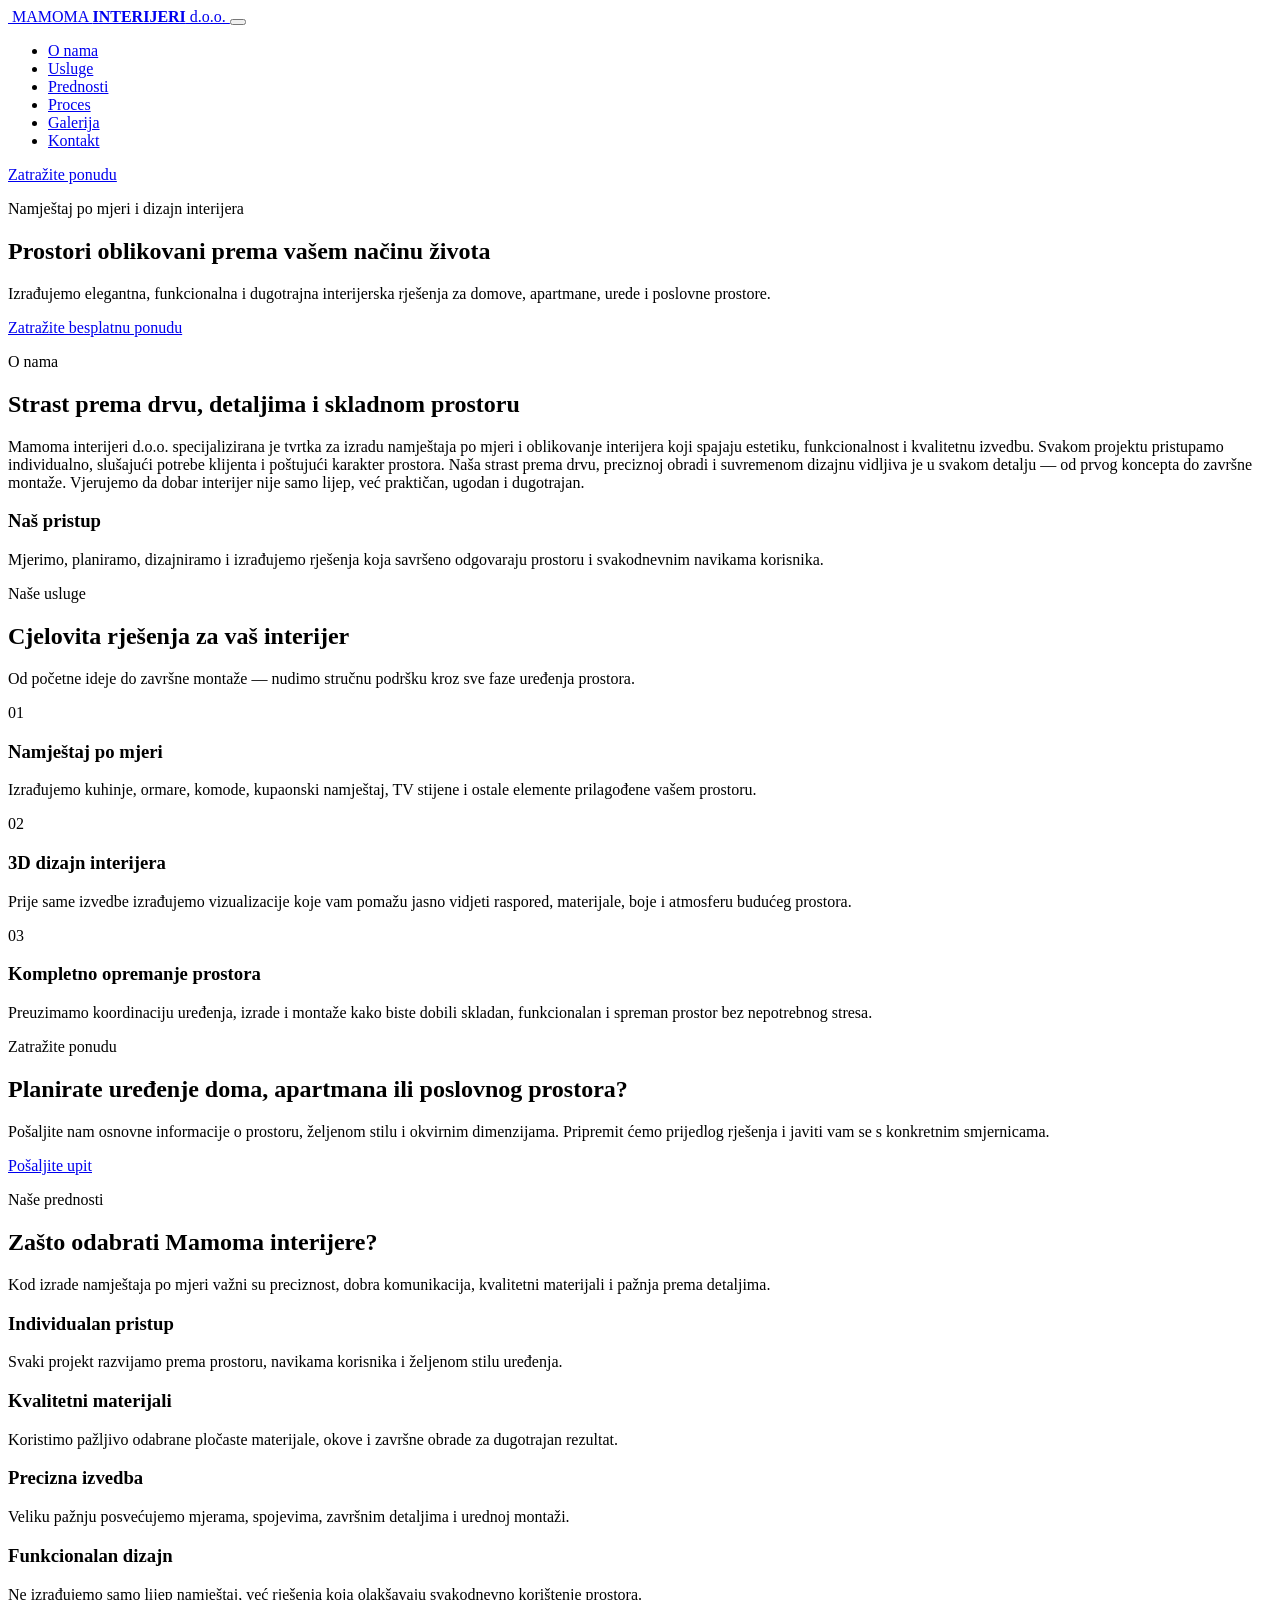
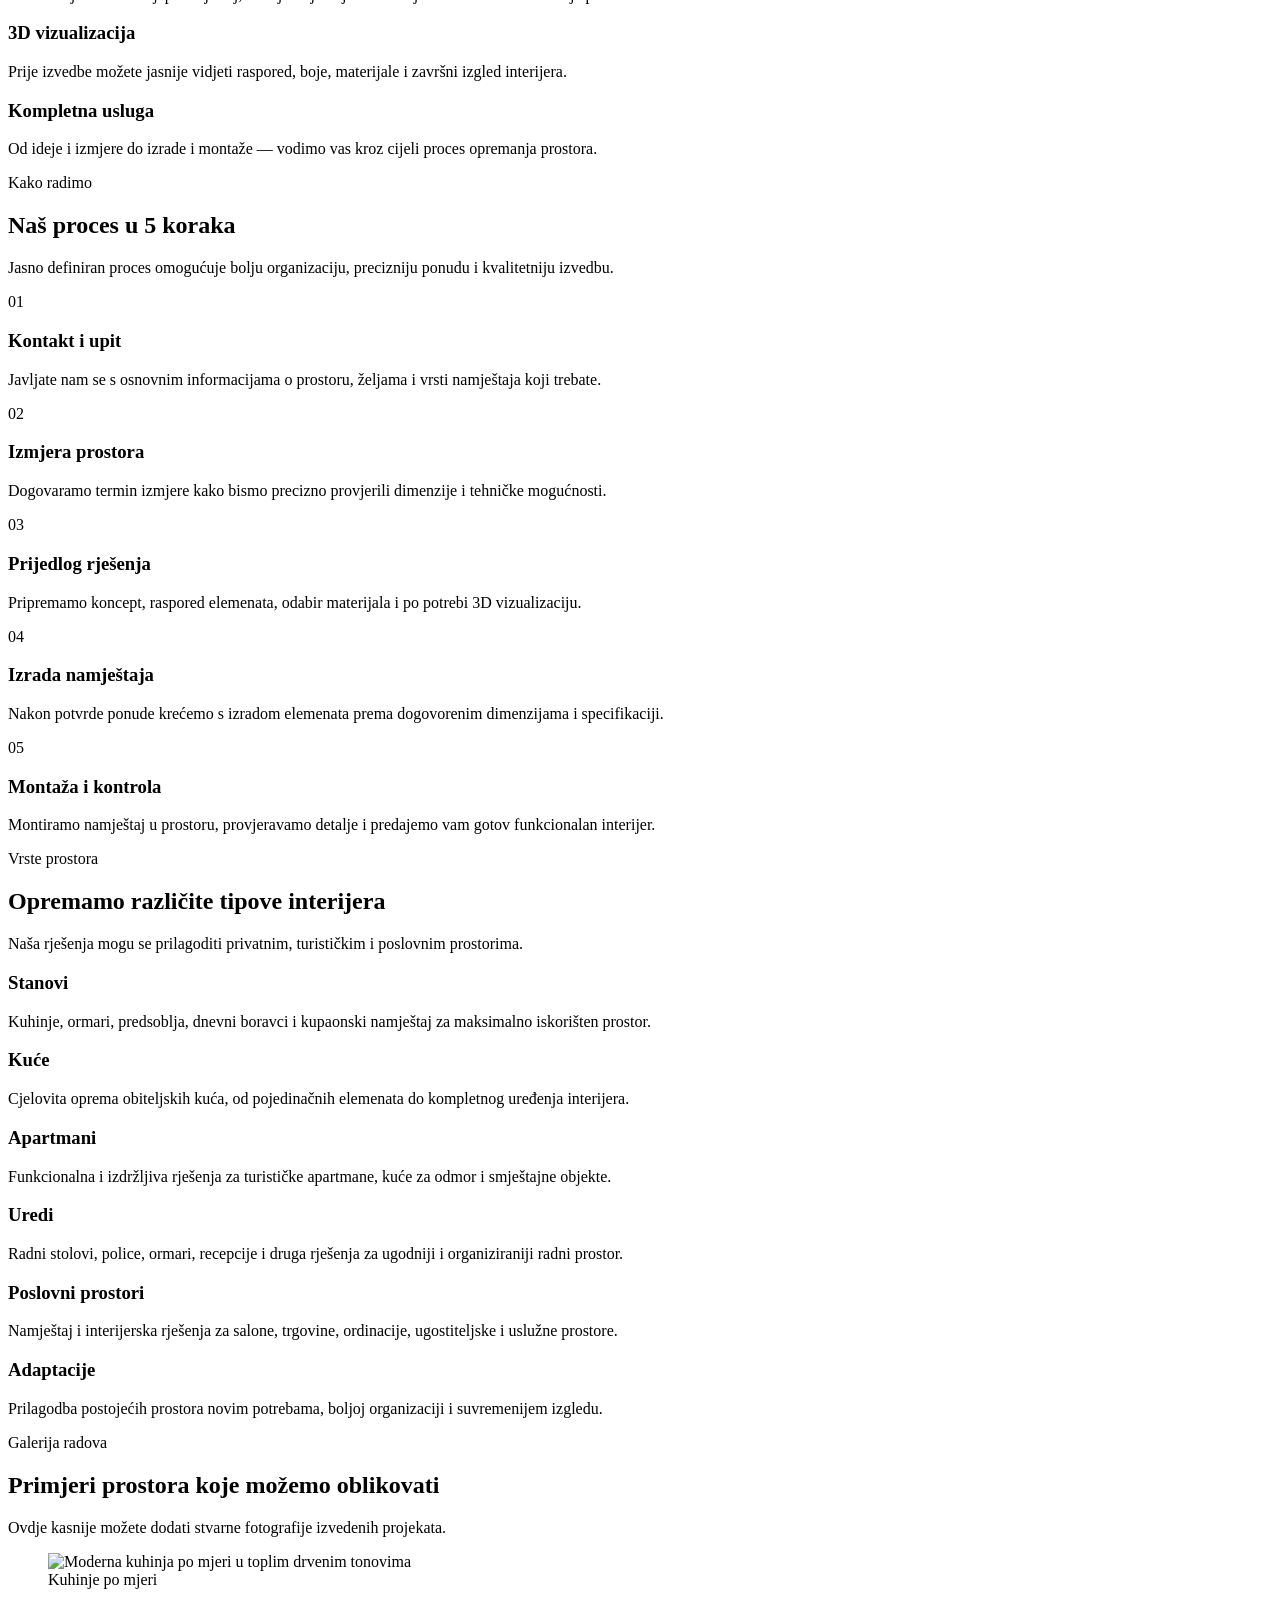
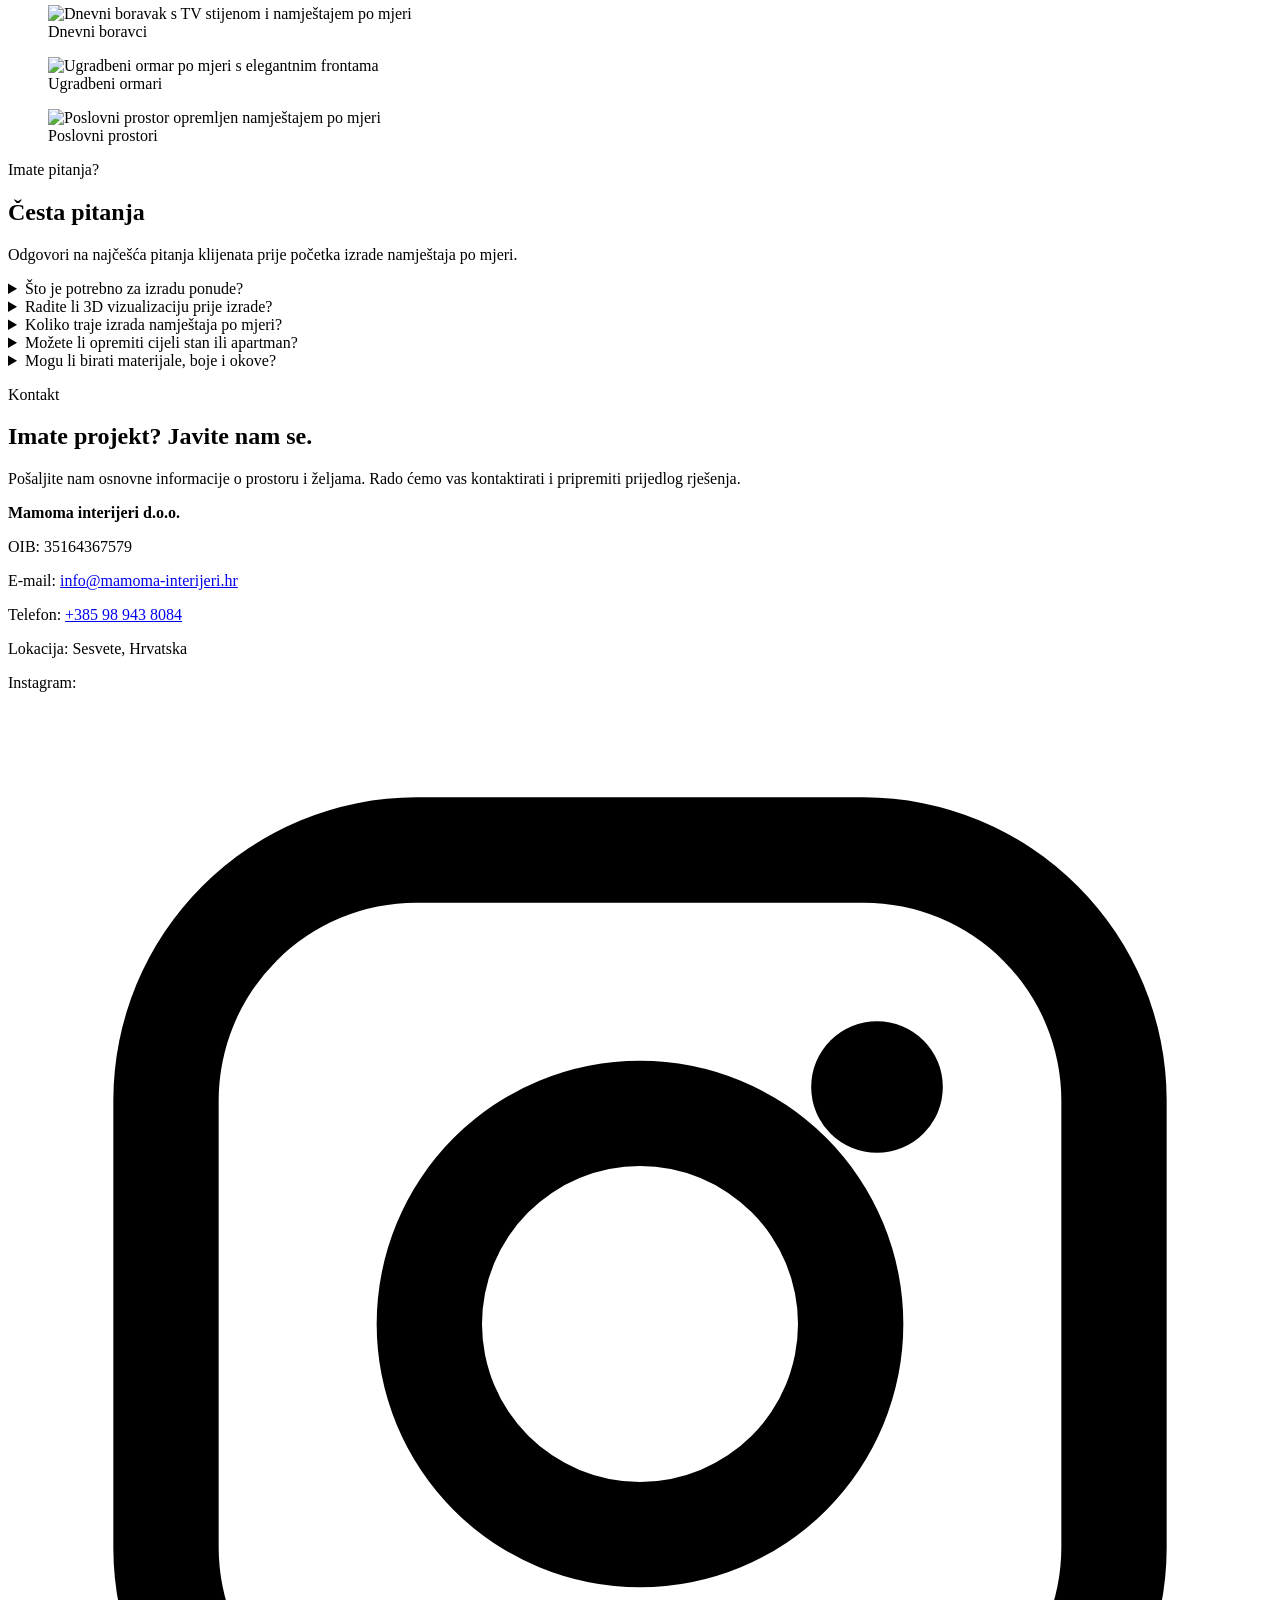
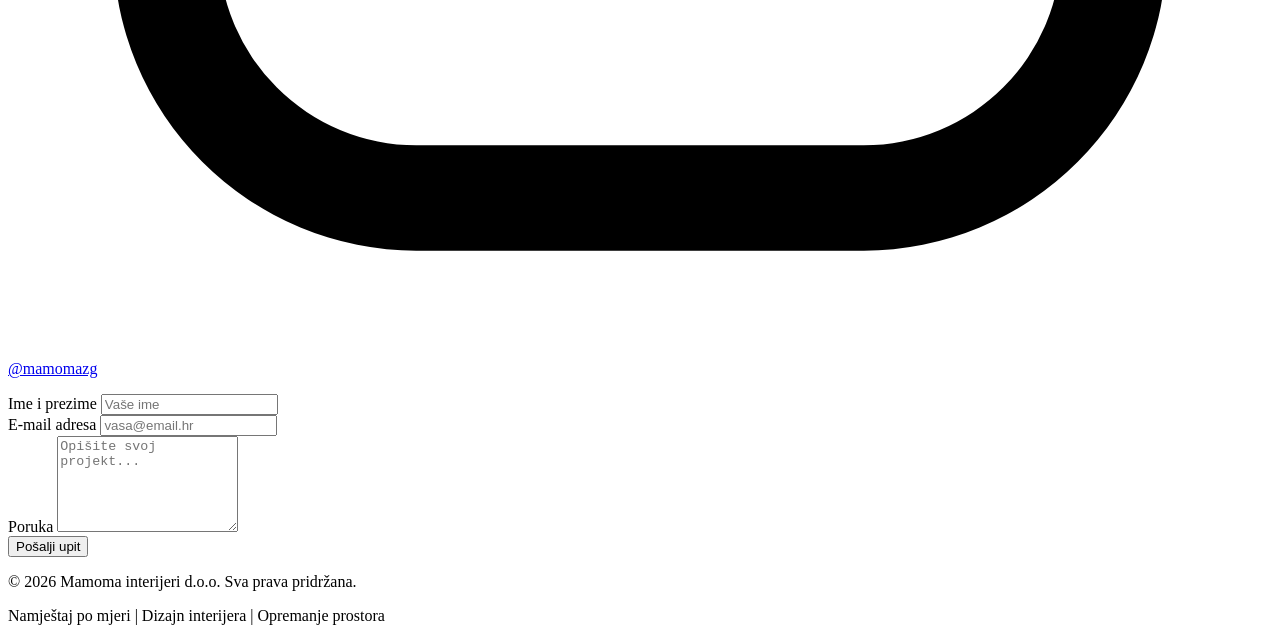
==== index.html @ ce4ad9e4 "Upload new Mamoma website" ====
<!DOCTYPE html>
<html lang="hr">
<head>
    <meta charset="UTF-8">

    <!-- Responzivnost za mobitele, tablete i računala -->
    <meta name="viewport" content="width=device-width, initial-scale=1.0">

    <!-- Osnovni SEO -->
    <title>Mamoma interijeri d.o.o. | Namještaj po mjeri i dizajn interijera</title>
    <meta name="description" content="Mamoma interijeri d.o.o. izrađuje namještaj po mjeri, kuhinje, ormare, 3D dizajn interijera i kompletno opremanje stanova, apartmana, kuća i poslovnih prostora.">
    <meta name="keywords" content="Mamoma interijeri, namještaj po mjeri, kuhinje po mjeri, ormari po mjeri, dizajn interijera, 3D dizajn interijera, opremanje apartmana, opremanje stanova, opremanje poslovnih prostora, Zagreb, Hrvatska">
    <meta name="author" content="Mamoma interijeri d.o.o.">
    <meta name="robots" content="index, follow, max-image-preview:large">
    <meta name="language" content="hr">
    <meta name="theme-color" content="#2b2723">

    <!-- Canonical URL - zamijeni pravom domenom kada stranica bude online -->
    <link rel="canonical" href="https://www.mamoma-interijeri.hr/">

    <!-- Hreflang za hrvatsku verziju stranice -->
    <link rel="alternate" hreflang="hr-HR" href="https://www.mamoma-interijeri.hr/">
    <link rel="alternate" hreflang="x-default" href="https://www.mamoma-interijeri.hr/">

    <!-- Open Graph za Facebook, WhatsApp, LinkedIn i ostale platforme -->
    <meta property="og:locale" content="hr_HR">
    <meta property="og:type" content="website">
    <meta property="og:title" content="Mamoma interijeri d.o.o. | Namještaj po mjeri i dizajn interijera">
    <meta property="og:description" content="Namještaj po mjeri, 3D dizajn interijera i kompletno opremanje stanova, apartmana, kuća i poslovnih prostora.">
    <meta property="og:url" content="https://www.mamoma-interijeri.hr/">
    <meta property="og:site_name" content="Mamoma interijeri d.o.o.">
    <meta property="og:image" content="https://www.mamoma-interijeri.hr/images/mamoma-og-image.jpg">
    <meta property="og:image:alt" content="Elegantno uređen interijer s namještajem po mjeri Mamoma interijeri">
    <meta property="og:image:width" content="1200">
    <meta property="og:image:height" content="630">

    <!-- Twitter/X kartica za dijeljenje linka -->
    <meta name="twitter:card" content="summary_large_image">
    <meta name="twitter:title" content="Mamoma interijeri d.o.o. | Namještaj po mjeri i dizajn interijera">
    <meta name="twitter:description" content="Izrada namještaja po mjeri, 3D dizajn interijera i kompletno opremanje prostora.">
    <meta name="twitter:image" content="https://www.mamoma-interijeri.hr/images/mamoma-og-image.jpg">

    <!-- Ikone - dodaj datoteke u folder images ili prilagodi putanje -->
    <link rel="icon" href="images/favicon.ico?v=3" sizes="any">
	<link rel="icon" type="image/png" sizes="32x32" href="images/favicon-32x32.png?v=3">
	<link rel="icon" type="image/png" sizes="16x16" href="images/favicon-16x16.png?v=3">
	<link rel="apple-touch-icon" sizes="180x180" href="images/apple-touch-icon.png?v=3">

    <!-- Povezivanje CSS datoteke iz foldera css -->
    <link rel="stylesheet" href="css/styles.css">

    <!-- Strukturirani podaci za Google i druge tražilice -->
    <script type="application/ld+json">
    {
        "@context": "https://schema.org",
        "@type": "HomeAndConstructionBusiness",
        "@id": "https://www.mamoma-interijeri.hr/#business",
        "name": "Mamoma interijeri d.o.o.",
        "alternateName": "Mamoma interijeri",
        "url": "https://www.mamoma-interijeri.hr/",
        "logo": "https://www.mamoma-interijeri.hr/images/mamoma-logo.png",
        "image": "https://www.mamoma-interijeri.hr/images/mamoma-og-image.jpg",
        "description": "Mamoma interijeri d.o.o. specijalizirana je tvrtka za izradu namještaja po mjeri, 3D dizajn interijera i kompletno opremanje stanova, kuća, apartmana i poslovnih prostora.",
        "slogan": "Prostori oblikovani prema vašem načinu života",
        "priceRange": "€€",
        "areaServed": [
            {
                "@type": "Country",
                "name": "Hrvatska"
            },
            {
                "@type": "City",
                "name": "Sesvete"
            }
        ],
        "address": {
            "@type": "PostalAddress",
            "addressLocality": "Sesvete",
            "addressCountry": "HR"
        },
        "email": "info@mamoma-interijeri.hr",
        "telephone": "+385989438084",
        "sameAs": [
            "https://www.instagram.com/mamomazg/"
        ],
        "hasOfferCatalog": {
            "@type": "OfferCatalog",
            "name": "Usluge Mamoma interijeri",
            "itemListElement": [
                {
                    "@type": "Offer",
                    "itemOffered": {
                        "@type": "Service",
                        "name": "Namještaj po mjeri",
                        "description": "Izrada kuhinja, ormara, komoda, kupaonskog namještaja, TV stijena i drugih elemenata po mjeri."
                    }
                },
                {
                    "@type": "Offer",
                    "itemOffered": {
                        "@type": "Service",
                        "name": "3D dizajn interijera",
                        "description": "Izrada 3D vizualizacija interijera s prijedlogom rasporeda, materijala, boja i završnog izgleda prostora."
                    }
                },
                {
                    "@type": "Offer",
                    "itemOffered": {
                        "@type": "Service",
                        "name": "Kompletno opremanje prostora",
                        "description": "Planiranje, izrada i montaža namještaja te kompletno opremanje stanova, kuća, apartmana i poslovnih prostora."
                    }
                }
            ]
        }
    }
    </script>

    <!-- Strukturirani podaci za često postavljena pitanja -->
    <script type="application/ld+json">
    {
        "@context": "https://schema.org",
        "@type": "FAQPage",
        "mainEntity": [
            {
                "@type": "Question",
                "name": "Što je potrebno za izradu ponude?",
                "acceptedAnswer": {
                    "@type": "Answer",
                    "text": "Za početnu ponudu korisne su okvirne dimenzije prostora, fotografije, željeni stil, vrsta namještaja i informacije o materijalima koje preferirate. Za preciznu ponudu preporučujemo izmjeru na lokaciji."
                }
            },
            {
                "@type": "Question",
                "name": "Radite li 3D vizualizaciju prije izrade?",
                "acceptedAnswer": {
                    "@type": "Answer",
                    "text": "Da, za veće projekte i kompletna uređenja možemo pripremiti 3D prikaz kako biste lakše vidjeli raspored elemenata, boje, materijale i završni izgled prostora."
                }
            },
            {
                "@type": "Question",
                "name": "Koliko traje izrada namještaja po mjeri?",
                "acceptedAnswer": {
                    "@type": "Answer",
                    "text": "Rok izrade ovisi o opsegu projekta, dostupnosti materijala i složenosti izvedbe. Nakon dogovora i potvrde ponude definiramo realan rok izrade i montaže."
                }
            },
            {
                "@type": "Question",
                "name": "Možete li opremiti cijeli stan ili apartman?",
                "acceptedAnswer": {
                    "@type": "Answer",
                    "text": "Da, nudimo uslugu kompletnog opremanja prostora, uključujući planiranje, izradu namještaja po mjeri, koordinaciju detalja i završnu montažu."
                }
            },
            {
                "@type": "Question",
                "name": "Mogu li birati materijale, boje i okove?",
                "acceptedAnswer": {
                    "@type": "Answer",
                    "text": "Naravno. Zajedno s vama prolazimo kroz opcije materijala, dekora, radnih ploča, ručkica, okova i drugih detalja kako bi završni rezultat odgovarao vašem prostoru i budžetu."
                }
            }
        ]
    }
    </script>
</head>
<body>

    <!-- HEADER / NAVIGACIJA -->
    <header class="site-header">
		<div class="container header-container">

			<!-- Logo tvrtke -->
			<a href="#" class="logo" aria-label="Mamoma interijeri d.o.o. - početna stranica">
				<img src="images/mamoma-symbol.png" alt="" class="logo-symbol">
				<span class="logo-text">
					MAMOMA <strong>INTERIJERI</strong> d.o.o.
				</span>
			</a>

			<!-- Gumb za mobilni meni -->
			<button class="menu-toggle" type="button" aria-label="Otvori navigacijski meni" aria-expanded="false">
				<span></span>
				<span></span>
				<span></span>
			</button>

			<!-- Glavna navigacija -->
			<nav class="main-nav" aria-label="Glavna navigacija">
				<ul>
					<li><a href="#o-nama">O nama</a></li>
					<li><a href="#usluge">Usluge</a></li>
					<li><a href="#prednosti">Prednosti</a></li>
					<li><a href="#proces">Proces</a></li>
					<li><a href="#galerija">Galerija</a></li>
					<li><a href="#kontakt">Kontakt</a></li>
				</ul>

				<!-- CTA gumb u mobilnom meniju -->
				<a href="#kontakt" class="mobile-menu-cta">Zatražite ponudu</a>
			</nav>

		</div>
	</header>

    <!-- GLAVNI SADRŽAJ -->
    <main>

        <!-- HERO SEKCIJA -->
        <section class="hero">
            <div class="hero-overlay">
                <div class="container hero-content">
                    <p class="hero-subtitle">Namještaj po mjeri i dizajn interijera</p>

                    <h1>Prostori oblikovani prema vašem načinu života</h1>

                    <p class="hero-text">
                        Izrađujemo elegantna, funkcionalna i dugotrajna interijerska rješenja
                        za domove, apartmane, urede i poslovne prostore.
                    </p>

                    <a href="#kontakt" class="btn-primary" aria-label="Zatražite besplatnu ponudu za namještaj po mjeri i dizajn interijera">
						Zatražite besplatnu ponudu
					</a>
                </div>
            </div>
        </section>

        <!-- O NAMA -->
        <section id="o-nama" class="about section-padding">
            <div class="container about-grid">

                <div class="about-text">
                    <p class="section-label">O nama</p>

                    <h2>Strast prema drvu, detaljima i skladnom prostoru</h2>

                    <p>
                        Mamoma interijeri d.o.o. specijalizirana je tvrtka za izradu namještaja
                        po mjeri i oblikovanje interijera koji spajaju estetiku, funkcionalnost
                        i kvalitetnu izvedbu. Svakom projektu pristupamo individualno, slušajući
                        potrebe klijenta i poštujući karakter prostora. Naša strast prema drvu,
                        preciznoj obradi i suvremenom dizajnu vidljiva je u svakom detalju — od
                        prvog koncepta do završne montaže. Vjerujemo da dobar interijer nije samo
                        lijep, već praktičan, ugodan i dugotrajan.
                    </p>
                </div>

                <div class="about-card">
                    <h3>Naš pristup</h3>

                    <p>
                        Mjerimo, planiramo, dizajniramo i izrađujemo rješenja koja savršeno
                        odgovaraju prostoru i svakodnevnim navikama korisnika.
                    </p>
                </div>

            </div>
        </section>

        <!-- USLUGE -->
        <section id="usluge" class="services section-padding">
            <div class="container">

                <div class="section-heading">
                    <p class="section-label">Naše usluge</p>

                    <h2>Cjelovita rješenja za vaš interijer</h2>

                    <p>
                        Od početne ideje do završne montaže — nudimo stručnu podršku kroz sve faze
                        uređenja prostora.
                    </p>
                </div>

                <div class="services-grid">

                    <!-- Usluga 1 -->
                    <article class="service-card">
                        <div class="service-icon">01</div>

                        <h3>Namještaj po mjeri</h3>

                        <p>
                            Izrađujemo kuhinje, ormare, komode, kupaonski namještaj, TV stijene
                            i ostale elemente prilagođene vašem prostoru.
                        </p>
                    </article>

                    <!-- Usluga 2 -->
                    <article class="service-card">
                        <div class="service-icon">02</div>

                        <h3>3D dizajn interijera</h3>

                        <p>
                            Prije same izvedbe izrađujemo vizualizacije koje vam pomažu jasno
                            vidjeti raspored, materijale, boje i atmosferu budućeg prostora.
                        </p>
                    </article>

                    <!-- Usluga 3 -->
                    <article class="service-card">
                        <div class="service-icon">03</div>

                        <h3>Kompletno opremanje prostora</h3>

                        <p>
                            Preuzimamo koordinaciju uređenja, izrade i montaže kako biste dobili
                            skladan, funkcionalan i spreman prostor bez nepotrebnog stresa.
                        </p>
                    </article>

                </div>
            </div>
        </section>

        <!-- CTA SEKCIJA -->
        <section class="cta-section">
            <div class="container cta-container">

                <div>
                    <p class="section-label">Zatražite ponudu</p>

                    <h2>Planirate uređenje doma, apartmana ili poslovnog prostora?</h2>

                    <p>
                        Pošaljite nam osnovne informacije o prostoru, željenom stilu i okvirnim
                        dimenzijama. Pripremit ćemo prijedlog rješenja i javiti vam se s konkretnim
                        smjernicama.
                    </p>
                </div>

                <a href="#kontakt" class="btn-primary">Pošaljite upit</a>

            </div>
        </section>

        <!-- PREDNOSTI -->
        <section id="prednosti" class="features section-padding">
            <div class="container">

                <div class="section-heading">
                    <p class="section-label">Naše prednosti</p>

                    <h2>Zašto odabrati Mamoma interijere?</h2>

                    <p>
                        Kod izrade namještaja po mjeri važni su preciznost, dobra komunikacija,
                        kvalitetni materijali i pažnja prema detaljima.
                    </p>
                </div>

                <div class="features-grid">

                    <article class="feature-card">
                        <h3>Individualan pristup</h3>

                        <p>
                            Svaki projekt razvijamo prema prostoru, navikama korisnika i željenom
                            stilu uređenja.
                        </p>
                    </article>

                    <article class="feature-card">
                        <h3>Kvalitetni materijali</h3>

                        <p>
                            Koristimo pažljivo odabrane pločaste materijale, okove i završne obrade
                            za dugotrajan rezultat.
                        </p>
                    </article>

                    <article class="feature-card">
                        <h3>Precizna izvedba</h3>

                        <p>
                            Veliku pažnju posvećujemo mjerama, spojevima, završnim detaljima i
                            urednoj montaži.
                        </p>
                    </article>

                    <article class="feature-card">
                        <h3>Funkcionalan dizajn</h3>

                        <p>
                            Ne izrađujemo samo lijep namještaj, već rješenja koja olakšavaju
                            svakodnevno korištenje prostora.
                        </p>
                    </article>

                    <article class="feature-card">
                        <h3>3D vizualizacija</h3>

                        <p>
                            Prije izvedbe možete jasnije vidjeti raspored, boje, materijale i
                            završni izgled interijera.
                        </p>
                    </article>

                    <article class="feature-card">
                        <h3>Kompletna usluga</h3>

                        <p>
                            Od ideje i izmjere do izrade i montaže — vodimo vas kroz cijeli proces
                            opremanja prostora.
                        </p>
                    </article>

                </div>
            </div>
        </section>

        <!-- PROCES RADA -->
        <section id="proces" class="process section-padding">
            <div class="container">

                <div class="section-heading">
                    <p class="section-label">Kako radimo</p>

                    <h2>Naš proces u 5 koraka</h2>

                    <p>
                        Jasno definiran proces omogućuje bolju organizaciju, precizniju ponudu i
                        kvalitetniju izvedbu.
                    </p>
                </div>

                <div class="process-grid">

                    <article class="process-step">
                        <span>01</span>

                        <h3>Kontakt i upit</h3>

                        <p>
                            Javljate nam se s osnovnim informacijama o prostoru, željama i vrsti
                            namještaja koji trebate.
                        </p>
                    </article>

                    <article class="process-step">
                        <span>02</span>

                        <h3>Izmjera prostora</h3>

                        <p>
                            Dogovaramo termin izmjere kako bismo precizno provjerili dimenzije i
                            tehničke mogućnosti.
                        </p>
                    </article>

                    <article class="process-step">
                        <span>03</span>

                        <h3>Prijedlog rješenja</h3>

                        <p>
                            Pripremamo koncept, raspored elemenata, odabir materijala i po potrebi
                            3D vizualizaciju.
                        </p>
                    </article>

                    <article class="process-step">
                        <span>04</span>

                        <h3>Izrada namještaja</h3>

                        <p>
                            Nakon potvrde ponude krećemo s izradom elemenata prema dogovorenim
                            dimenzijama i specifikaciji.
                        </p>
                    </article>

                    <article class="process-step">
                        <span>05</span>

                        <h3>Montaža i kontrola</h3>

                        <p>
                            Montiramo namještaj u prostoru, provjeravamo detalje i predajemo vam
                            gotov funkcionalan interijer.
                        </p>
                    </article>

                </div>
            </div>
        </section>

        <!-- VRSTE PROSTORA -->
        <section class="spaces section-padding">
            <div class="container">

                <div class="section-heading">
                    <p class="section-label">Vrste prostora</p>

                    <h2>Opremamo različite tipove interijera</h2>

                    <p>
                        Naša rješenja mogu se prilagoditi privatnim, turističkim i poslovnim prostorima.
                    </p>
                </div>

                <div class="spaces-grid">

                    <article class="space-card">
                        <h3>Stanovi</h3>

                        <p>
                            Kuhinje, ormari, predsoblja, dnevni boravci i kupaonski namještaj za
                            maksimalno iskorišten prostor.
                        </p>
                    </article>

                    <article class="space-card">
                        <h3>Kuće</h3>

                        <p>
                            Cjelovita oprema obiteljskih kuća, od pojedinačnih elemenata do
                            kompletnog uređenja interijera.
                        </p>
                    </article>

                    <article class="space-card">
                        <h3>Apartmani</h3>

                        <p>
                            Funkcionalna i izdržljiva rješenja za turističke apartmane, kuće za odmor
                            i smještajne objekte.
                        </p>
                    </article>

                    <article class="space-card">
                        <h3>Uredi</h3>

                        <p>
                            Radni stolovi, police, ormari, recepcije i druga rješenja za ugodniji i
                            organiziraniji radni prostor.
                        </p>
                    </article>

                    <article class="space-card">
                        <h3>Poslovni prostori</h3>

                        <p>
                            Namještaj i interijerska rješenja za salone, trgovine, ordinacije,
                            ugostiteljske i uslužne prostore.
                        </p>
                    </article>

                    <article class="space-card">
                        <h3>Adaptacije</h3>

                        <p>
                            Prilagodba postojećih prostora novim potrebama, boljoj organizaciji i
                            suvremenijem izgledu.
                        </p>
                    </article>

                </div>
            </div>
        </section>

        <!-- GALERIJA RADOVA -->
        <section id="galerija" class="gallery section-padding">
            <div class="container">

                <div class="section-heading">
                    <p class="section-label">Galerija radova</p>

                    <h2>Primjeri prostora koje možemo oblikovati</h2>

                    <p>
                        Ovdje kasnije možete dodati stvarne fotografije izvedenih projekata.
                    </p>
                </div>

                <div class="gallery-grid">

					<figure class="gallery-card">
						<img 
							src="https://images.unsplash.com/photo-1556912173-3bb406ef7e77?auto=format&fit=crop&w=900&q=80" 
							alt="Moderna kuhinja po mjeri u toplim drvenim tonovima"
							loading="lazy"
						>
						<figcaption>Kuhinje po mjeri</figcaption>
					</figure>

					<figure class="gallery-card">
						<img 
							src="https://images.unsplash.com/photo-1600210492486-724fe5c67fb0?auto=format&fit=crop&w=900&q=80" 
							alt="Dnevni boravak s TV stijenom i namještajem po mjeri"
							loading="lazy"
						>
						<figcaption>Dnevni boravci</figcaption>
					</figure>

					<figure class="gallery-card">
						<img 
							src="https://images.unsplash.com/photo-1618220179428-22790b461013?auto=format&fit=crop&w=900&q=80" 
							alt="Ugradbeni ormar po mjeri s elegantnim frontama"
							loading="lazy"
						>
						<figcaption>Ugradbeni ormari</figcaption>
					</figure>

					<figure class="gallery-card">
						<img 
							src="https://images.unsplash.com/photo-1497366754035-f200968a6e72?auto=format&fit=crop&w=900&q=80" 
							alt="Poslovni prostor opremljen namještajem po mjeri"
							loading="lazy"
						>
						<figcaption>Poslovni prostori</figcaption>
					</figure>

				</div>

            </div>
        </section>

        <!-- ČESTA PITANJA -->
        <section class="faq section-padding">
            <div class="container">

                <div class="section-heading">
                    <p class="section-label">Imate pitanja?</p>

                    <h2>Česta pitanja</h2>

                    <p>
                        Odgovori na najčešća pitanja klijenata prije početka izrade namještaja po mjeri.
                    </p>
                </div>

                <div class="faq-list">

                    <details class="faq-item">
                        <summary>Što je potrebno za izradu ponude?</summary>

                        <p>
                            Za početnu ponudu korisne su okvirne dimenzije prostora, fotografije,
                            željeni stil, vrsta namještaja i informacije o materijalima koje preferirate.
                            Za preciznu ponudu preporučujemo izmjeru na lokaciji.
                        </p>
                    </details>

                    <details class="faq-item">
                        <summary>Radite li 3D vizualizaciju prije izrade?</summary>

                        <p>
                            Da, za veće projekte i kompletna uređenja možemo pripremiti 3D prikaz
                            kako biste lakše vidjeli raspored elemenata, boje, materijale i završni
                            izgled prostora.
                        </p>
                    </details>

                    <details class="faq-item">
                        <summary>Koliko traje izrada namještaja po mjeri?</summary>

                        <p>
                            Rok izrade ovisi o opsegu projekta, dostupnosti materijala i složenosti
                            izvedbe. Nakon dogovora i potvrde ponude definiramo realan rok izrade i montaže.
                        </p>
                    </details>

                    <details class="faq-item">
                        <summary>Možete li opremiti cijeli stan ili apartman?</summary>

                        <p>
                            Da, nudimo uslugu kompletnog opremanja prostora, uključujući planiranje,
                            izradu namještaja po mjeri, koordinaciju detalja i završnu montažu.
                        </p>
                    </details>

                    <details class="faq-item">
                        <summary>Mogu li birati materijale, boje i okove?</summary>

                        <p>
                            Naravno. Zajedno s vama prolazimo kroz opcije materijala, dekora, radnih
                            ploča, ručkica, okova i drugih detalja kako bi završni rezultat odgovarao
                            vašem prostoru i budžetu.
                        </p>
                    </details>

                </div>
            </div>
        </section>

        <!-- KONTAKT -->
        <section id="kontakt" class="contact section-padding">
            <div class="container contact-grid">

                <div class="contact-info">
                    <p class="section-label">Kontakt</p>

                    <h2>Imate projekt? Javite nam se.</h2>

                    <p>
                        Pošaljite nam osnovne informacije o prostoru i željama. Rado ćemo vas
                        kontaktirati i pripremiti prijedlog rješenja.
                    </p>

                    <div class="contact-details">
						<p><strong>Mamoma interijeri d.o.o.</strong></p>
						<p>OIB: 35164367579</p>
						<p>E-mail: <a href="mailto:info@mamoma-interijeri.hr">info@mamoma-interijeri.hr</a></p>
						<p>Telefon: <a href="tel:+385989438084">+385 98 943 8084</a></p>
						<p>Lokacija: Sesvete, Hrvatska</p>
						<p class="instagram-contact">
							<span>Instagram:</span>

							<a 
								href="https://www.instagram.com/mamomazg/" 
								target="_blank" 
								rel="noopener noreferrer me" 
								aria-label="Instagram profil Mamoma interijeri"
							>
								<svg class="instagram-icon" viewBox="0 0 24 24" aria-hidden="true">
									<path d="M7.75 2h8.5A5.76 5.76 0 0 1 22 7.75v8.5A5.76 5.76 0 0 1 16.25 22h-8.5A5.76 5.76 0 0 1 2 16.25v-8.5A5.76 5.76 0 0 1 7.75 2Zm0 2A3.76 3.76 0 0 0 4 7.75v8.5A3.76 3.76 0 0 0 7.75 20h8.5A3.76 3.76 0 0 0 20 16.25v-8.5A3.76 3.76 0 0 0 16.25 4h-8.5Zm8.75 2.25a1.25 1.25 0 1 1 0 2.5 1.25 1.25 0 0 1 0-2.5ZM12 7a5 5 0 1 1 0 10 5 5 0 0 1 0-10Zm0 2a3 3 0 1 0 0 6 3 3 0 0 0 0-6Z"></path>
								</svg>

								<span>@mamomazg</span>
							</a>
						</p>
					</div>
                </div>

                <!-- Kontakt forma -->
                <form class="contact-form" action="#" method="post">

                    <div class="form-group">
                        <label for="name">Ime i prezime</label>
                        <input type="text" id="name" name="name" placeholder="Vaše ime" required>
                    </div>

                    <div class="form-group">
                        <label for="email">E-mail adresa</label>
                        <input type="email" id="email" name="email" placeholder="vasa@email.hr" required>
                    </div>

                    <div class="form-group">
                        <label for="message">Poruka</label>
                        <textarea id="message" name="message" rows="6" placeholder="Opišite svoj projekt..." required></textarea>
                    </div>

                    <button type="submit" class="btn-primary">Pošalji upit</button>

                </form>

            </div>
        </section>

    </main>

    <!-- FOOTER -->
    <footer class="site-footer">
        <div class="container footer-container">
            <p>&copy; 2026 Mamoma interijeri d.o.o. Sva prava pridržana.</p>
            <p>Namještaj po mjeri | Dizajn interijera | Opremanje prostora</p>
        </div>
    </footer>
	
	<!-- Skripta za navigaciju i promjenu izgleda headera kod scrollanja -->
	<script>
		const header = document.querySelector('.site-header');
		const menuToggle = document.querySelector('.menu-toggle');
		const mainNav = document.querySelector('.main-nav');
		const navLinks = document.querySelectorAll('.main-nav a');

		function toggleHeaderBackground() {
			if (window.scrollY > 60 || mainNav.classList.contains('is-open')) {
				header.classList.add('scrolled');
			} else {
				header.classList.remove('scrolled');
			}
		}

		menuToggle.addEventListener('click', function () {
			const isOpen = mainNav.classList.toggle('is-open');

			menuToggle.classList.toggle('is-active', isOpen);
			menuToggle.setAttribute('aria-expanded', isOpen);

			document.body.classList.toggle('menu-open', isOpen);

			if (isOpen) {
				header.classList.add('scrolled');
			} else {
				toggleHeaderBackground();
			}
		});

		navLinks.forEach(function (link) {
			link.addEventListener('click', function () {
				mainNav.classList.remove('is-open');
				menuToggle.classList.remove('is-active');
				menuToggle.setAttribute('aria-expanded', 'false');
				document.body.classList.remove('menu-open');
				toggleHeaderBackground();
			});
		});

		window.addEventListener('scroll', toggleHeaderBackground);
		window.addEventListener('load', toggleHeaderBackground);
	</script>

</body>
</html>
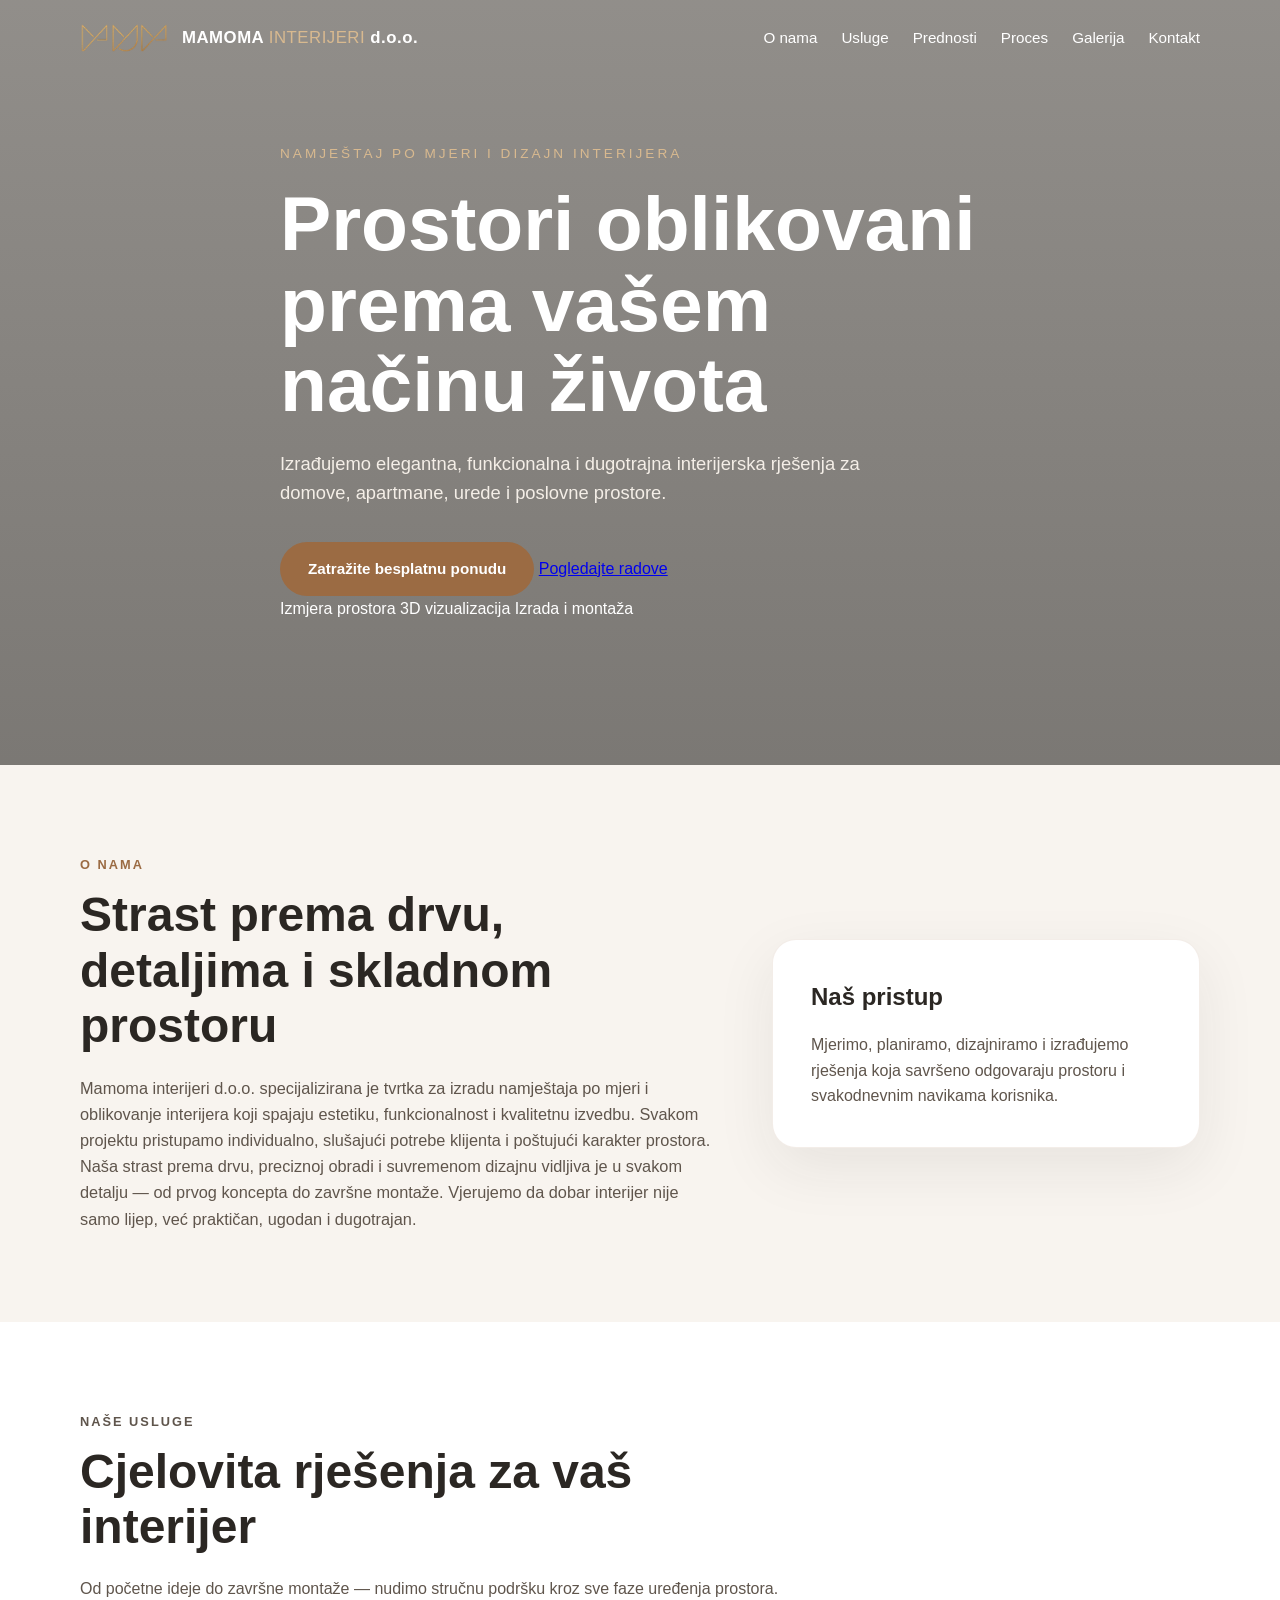
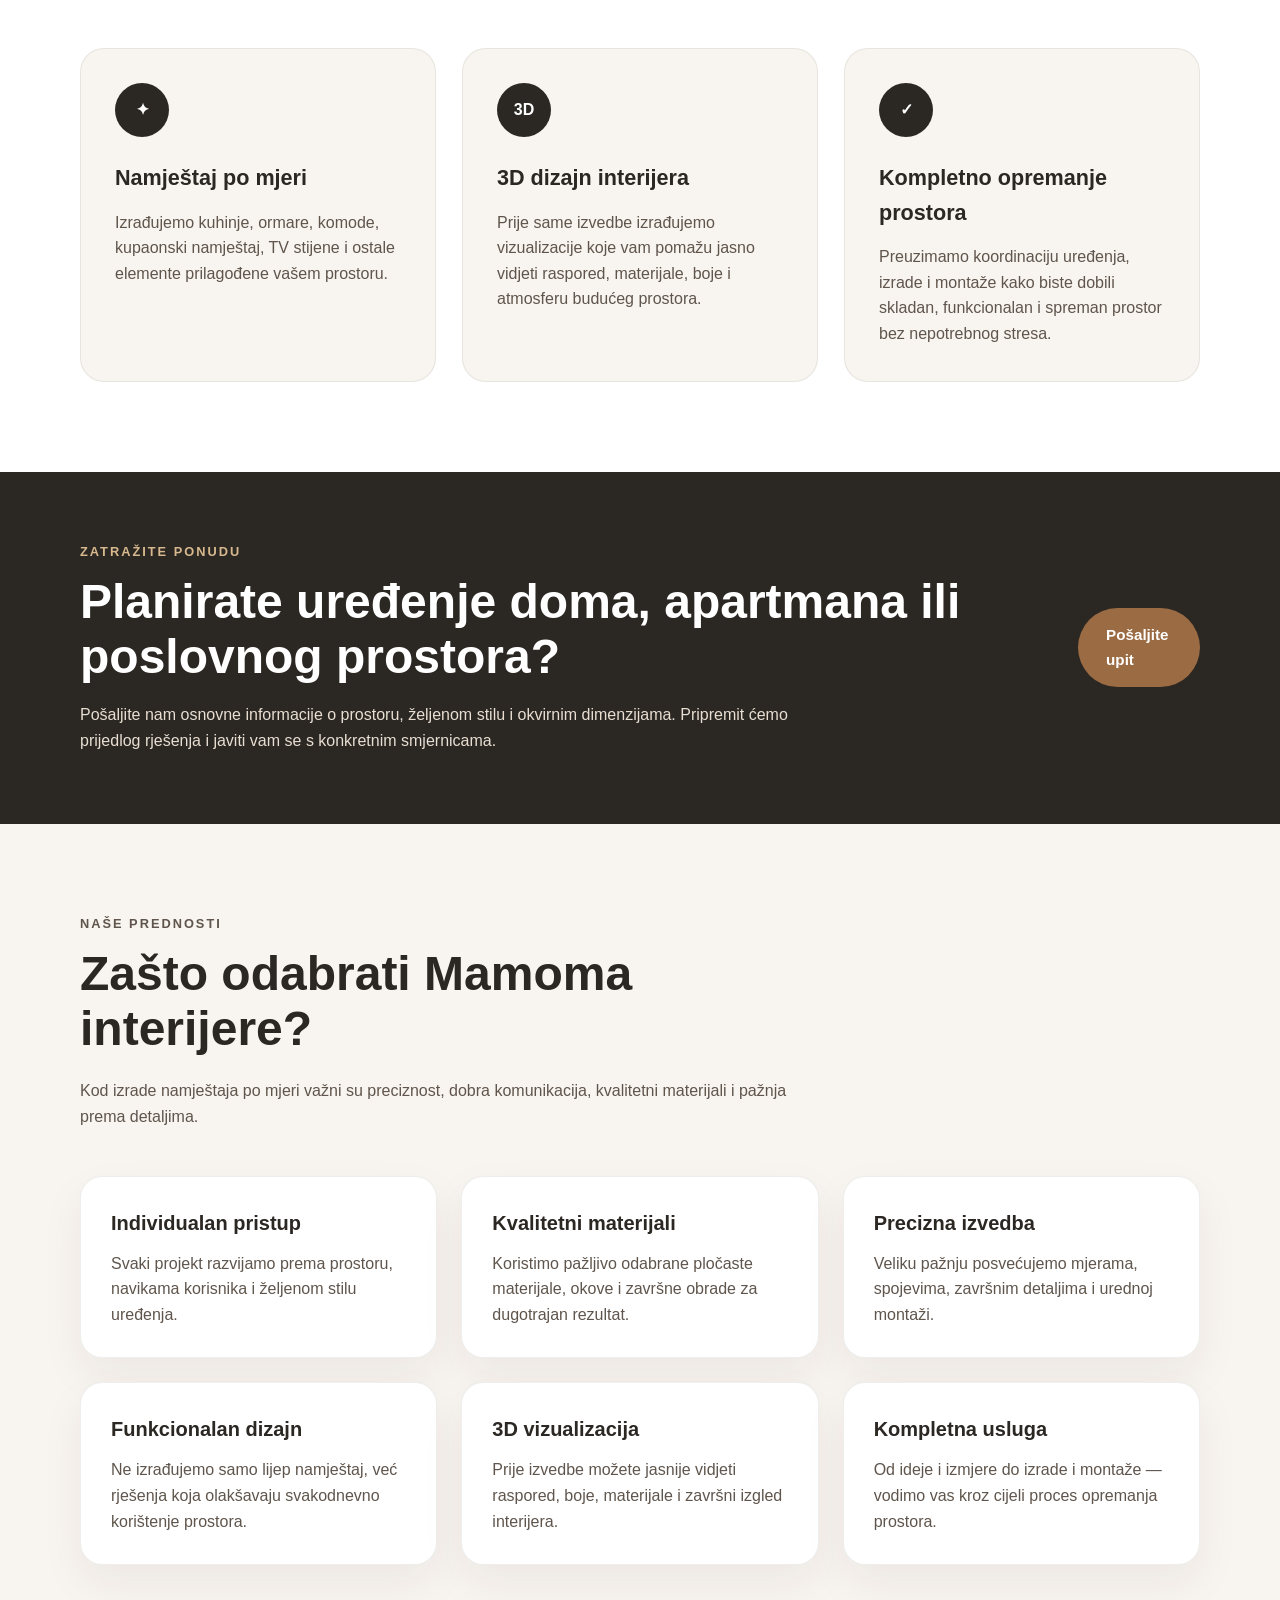
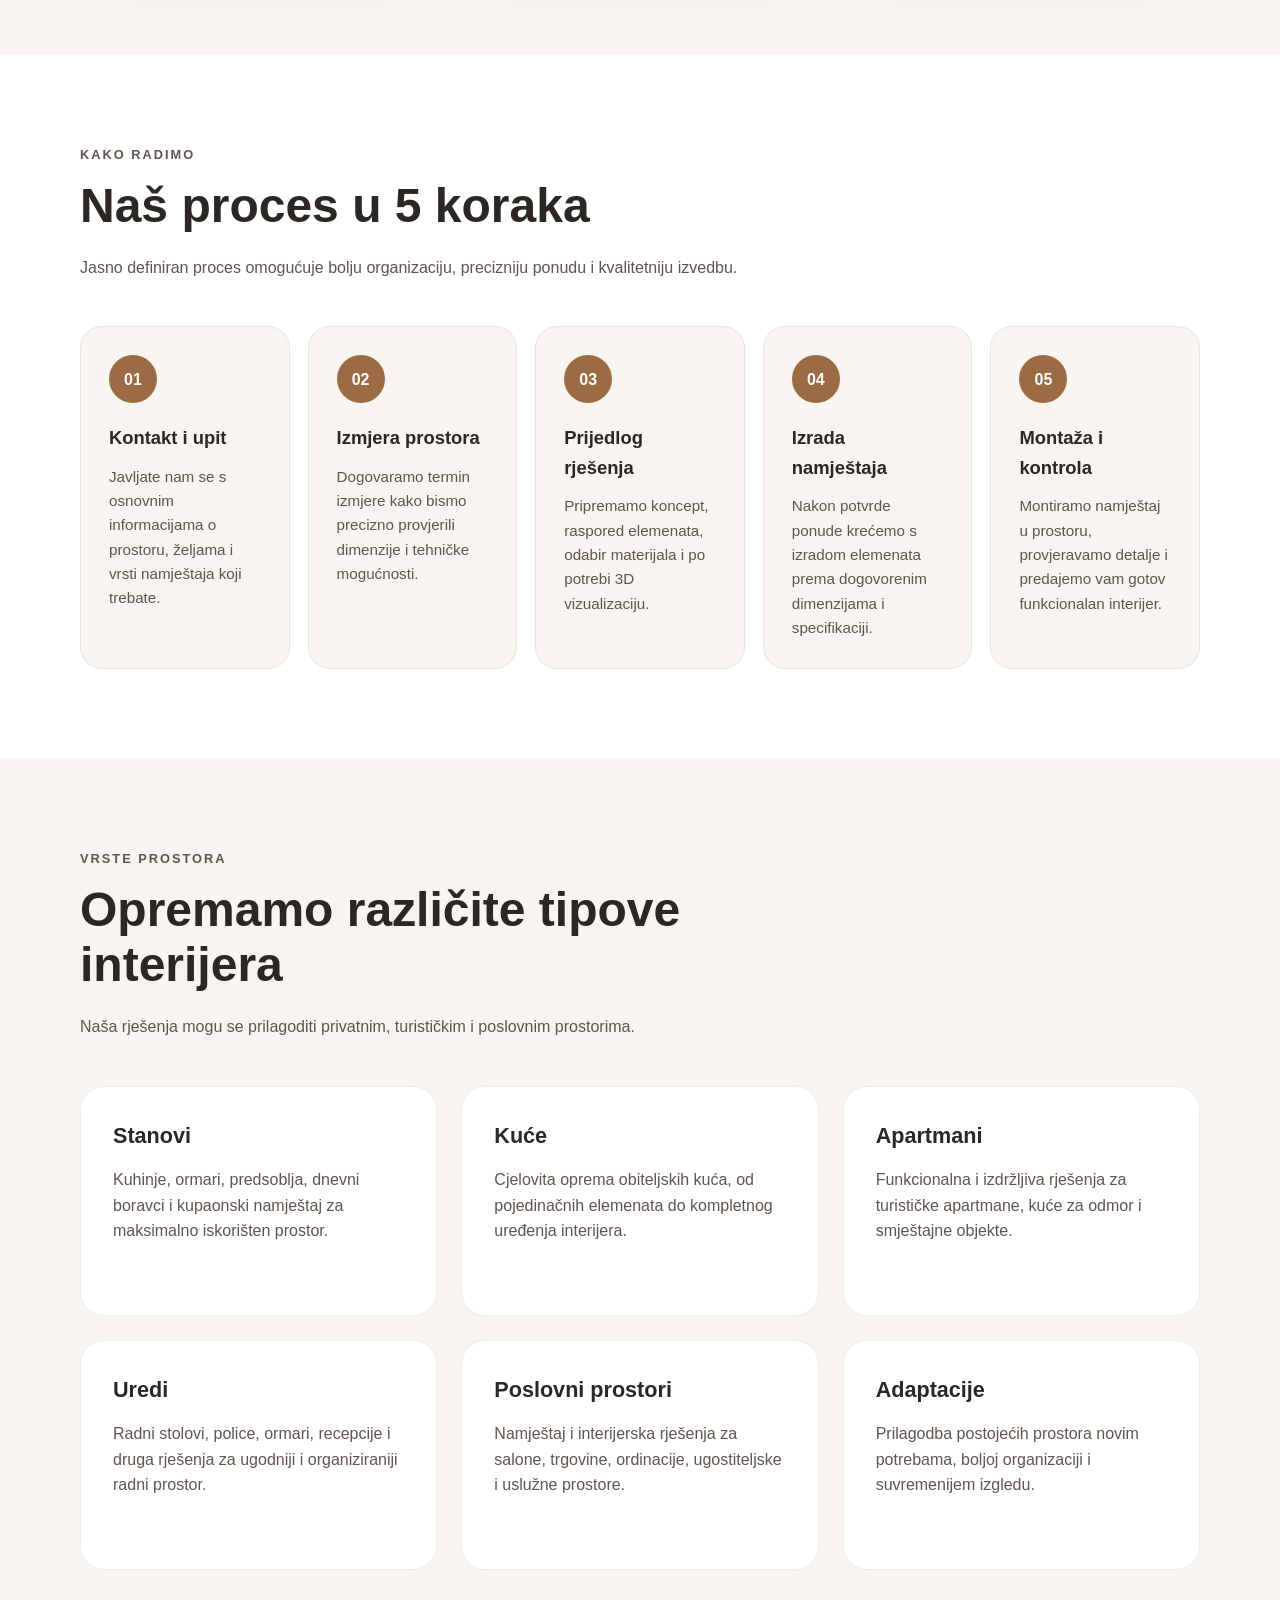
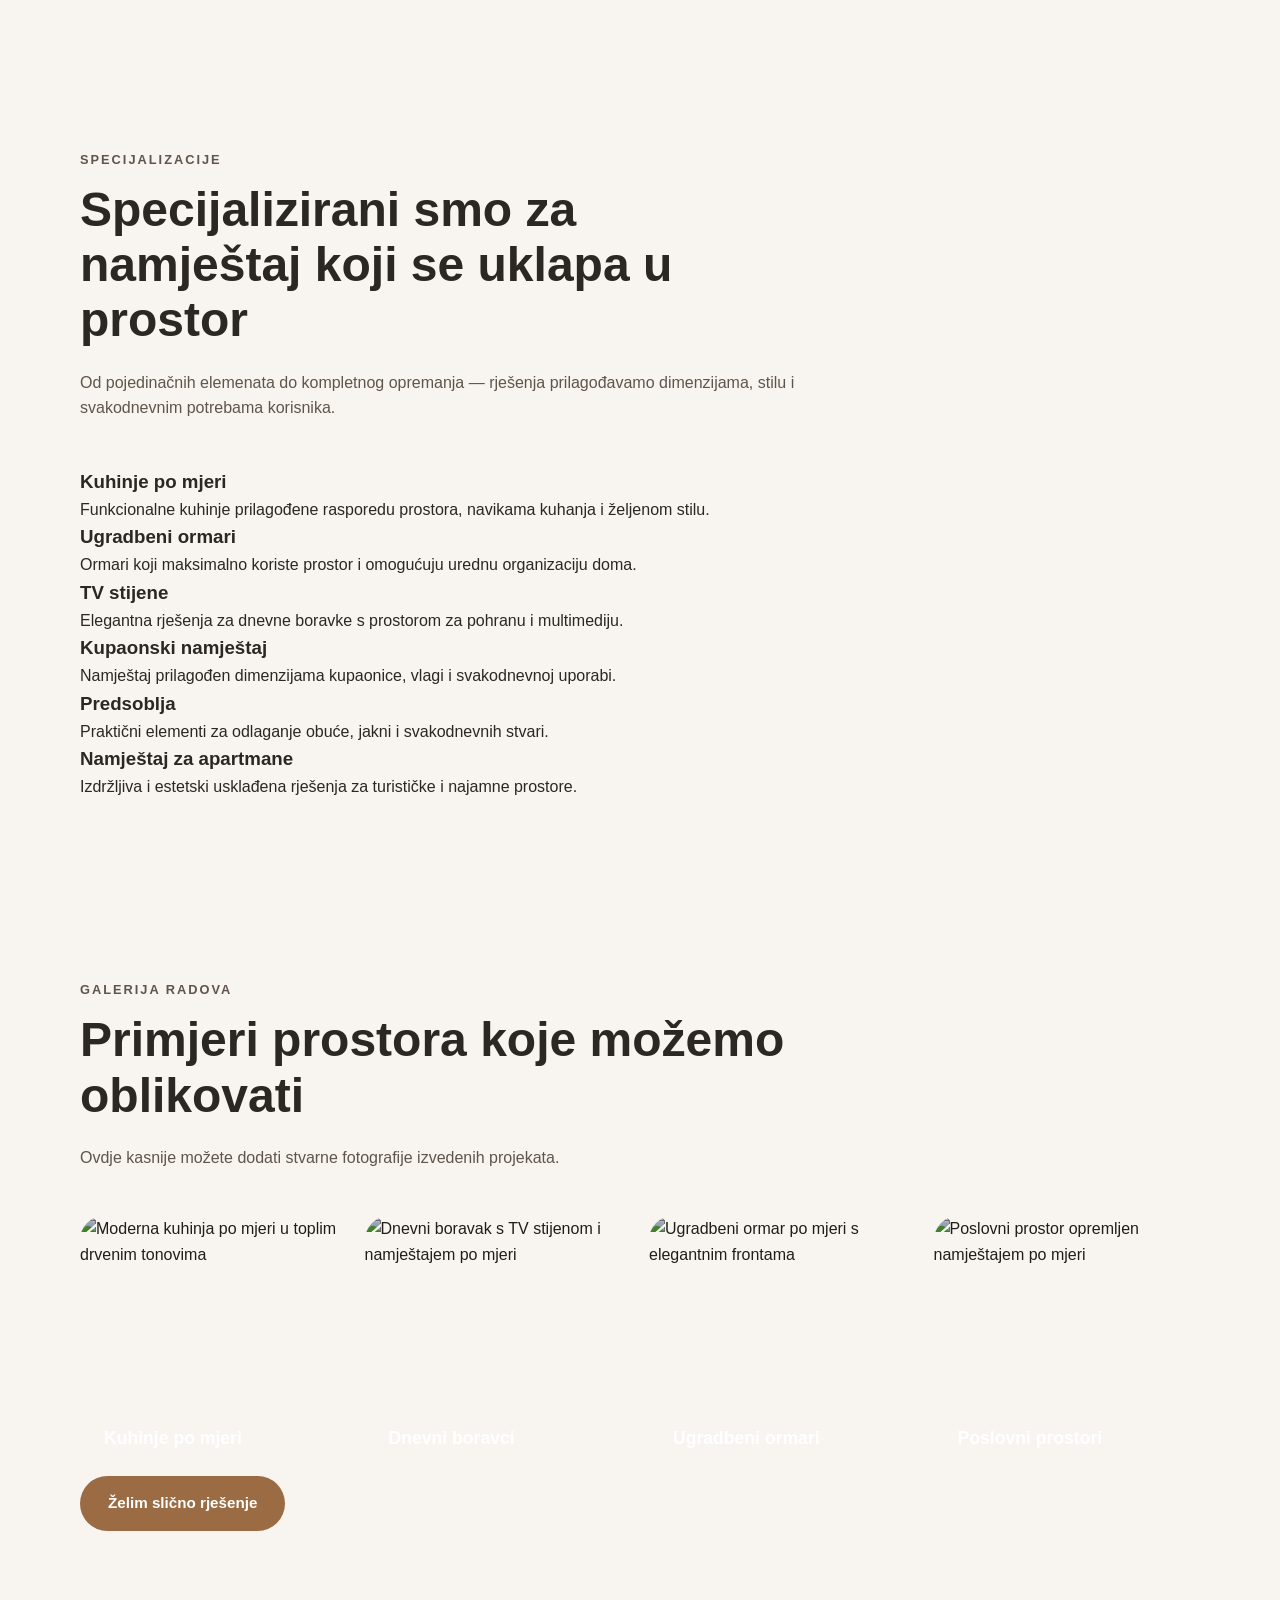
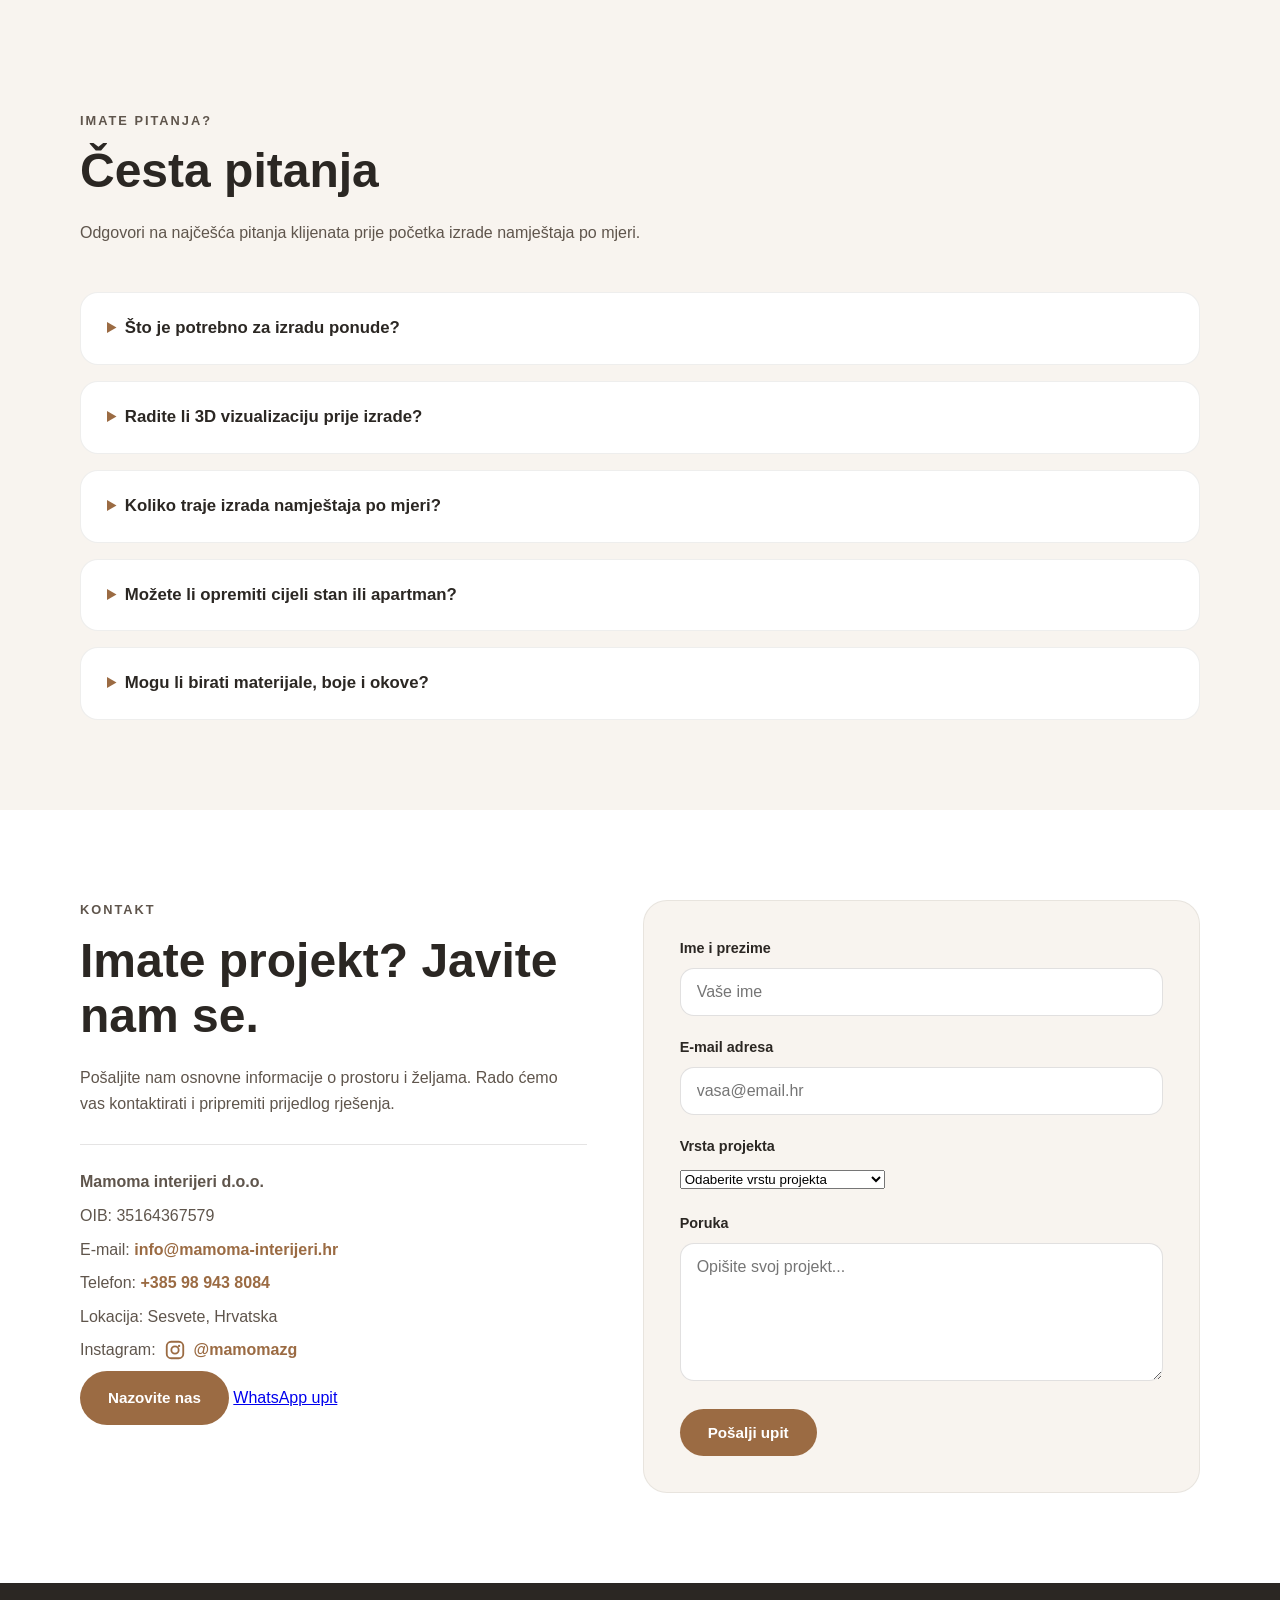
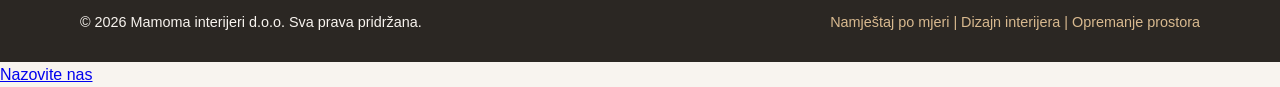
==== commit 28db93b5: "Add files via upload" ====
--- a/index.html
+++ b/index.html
@@ -176,7 +176,7 @@
 			<a href="#" class="logo" aria-label="Mamoma interijeri d.o.o. - početna stranica">
 				<img src="images/mamoma-symbol.png" alt="" class="logo-symbol">
 				<span class="logo-text">
-					MAMOMA <strong>INTERIJERI</strong> d.o.o.
+					MAMOMA <strong>INTERIJERI</strong> <span class="logo-company-type">d.o.o.</span>
 				</span>
 			</a>
 
@@ -221,9 +221,21 @@
                         za domove, apartmane, urede i poslovne prostore.
                     </p>
 
-                    <a href="#kontakt" class="btn-primary" aria-label="Zatražite besplatnu ponudu za namještaj po mjeri i dizajn interijera">
-						Zatražite besplatnu ponudu
-					</a>
+                    <div class="hero-actions">
+                        <a href="#kontakt" class="btn-primary" aria-label="Zatražite besplatnu ponudu za namještaj po mjeri i dizajn interijera">
+                            Zatražite besplatnu ponudu
+                        </a>
+
+                        <a href="#galerija" class="btn-secondary">
+                            Pogledajte radove
+                        </a>
+                    </div>
+
+                    <div class="hero-badges" aria-label="Glavne prednosti usluge">
+                        <span>Izmjera prostora</span>
+                        <span>3D vizualizacija</span>
+                        <span>Izrada i montaža</span>
+                    </div>
                 </div>
             </div>
         </section>
@@ -279,7 +291,7 @@
 
                     <!-- Usluga 1 -->
                     <article class="service-card">
-                        <div class="service-icon">01</div>
+                        <div class="service-icon">✦</div>
 
                         <h3>Namještaj po mjeri</h3>
 
@@ -291,7 +303,7 @@
 
                     <!-- Usluga 2 -->
                     <article class="service-card">
-                        <div class="service-icon">02</div>
+                        <div class="service-icon">3D</div>
 
                         <h3>3D dizajn interijera</h3>
 
@@ -303,7 +315,7 @@
 
                     <!-- Usluga 3 -->
                     <article class="service-card">
-                        <div class="service-icon">03</div>
+                        <div class="service-icon">✓</div>
 
                         <h3>Kompletno opremanje prostora</h3>
 
@@ -557,6 +569,57 @@
                             Prilagodba postojećih prostora novim potrebama, boljoj organizaciji i
                             suvremenijem izgledu.
                         </p>
+                    </article>
+
+                </div>
+            </div>
+        </section>
+
+        <!-- SPECIJALIZACIJE -->
+        <section class="specializations section-padding">
+            <div class="container">
+
+                <div class="section-heading">
+                    <p class="section-label">Specijalizacije</p>
+
+                    <h2>Specijalizirani smo za namještaj koji se uklapa u prostor</h2>
+
+                    <p>
+                        Od pojedinačnih elemenata do kompletnog opremanja — rješenja prilagođavamo
+                        dimenzijama, stilu i svakodnevnim potrebama korisnika.
+                    </p>
+                </div>
+
+                <div class="specializations-grid">
+
+                    <article class="specialization-card">
+                        <h3>Kuhinje po mjeri</h3>
+                        <p>Funkcionalne kuhinje prilagođene rasporedu prostora, navikama kuhanja i željenom stilu.</p>
+                    </article>
+
+                    <article class="specialization-card">
+                        <h3>Ugradbeni ormari</h3>
+                        <p>Ormari koji maksimalno koriste prostor i omogućuju urednu organizaciju doma.</p>
+                    </article>
+
+                    <article class="specialization-card">
+                        <h3>TV stijene</h3>
+                        <p>Elegantna rješenja za dnevne boravke s prostorom za pohranu i multimediju.</p>
+                    </article>
+
+                    <article class="specialization-card">
+                        <h3>Kupaonski namještaj</h3>
+                        <p>Namještaj prilagođen dimenzijama kupaonice, vlagi i svakodnevnoj uporabi.</p>
+                    </article>
+
+                    <article class="specialization-card">
+                        <h3>Predsoblja</h3>
+                        <p>Praktični elementi za odlaganje obuće, jakni i svakodnevnih stvari.</p>
+                    </article>
+
+                    <article class="specialization-card">
+                        <h3>Namještaj za apartmane</h3>
+                        <p>Izdržljiva i estetski usklađena rješenja za turističke i najamne prostore.</p>
                     </article>
 
                 </div>
@@ -616,6 +679,10 @@
 					</figure>
 
 				</div>
+
+                <div class="gallery-actions">
+                    <a href="#kontakt" class="btn-primary">Želim slično rješenje</a>
+                </div>
 
             </div>
         </section>
@@ -725,6 +792,13 @@
 							</a>
 						</p>
 					</div>
+
+                    <div class="contact-actions">
+                        <a href="tel:+385989438084" class="btn-primary">Nazovite nas</a>
+                        <a href="https://wa.me/385989438084" class="btn-outline" target="_blank" rel="noopener noreferrer">
+                            WhatsApp upit
+                        </a>
+                    </div>
                 </div>
 
                 <!-- Kontakt forma -->
@@ -738,6 +812,18 @@
                     <div class="form-group">
                         <label for="email">E-mail adresa</label>
                         <input type="email" id="email" name="email" placeholder="vasa@email.hr" required>
+                    </div>
+
+                    <div class="form-group">
+                        <label for="project-type">Vrsta projekta</label>
+                        <select id="project-type" name="project-type" required>
+                            <option value="">Odaberite vrstu projekta</option>
+                            <option value="kuhinja">Kuhinja po mjeri</option>
+                            <option value="ormari">Ormari po mjeri</option>
+                            <option value="3d-dizajn">3D dizajn interijera</option>
+                            <option value="opremanje">Kompletno opremanje prostora</option>
+                            <option value="ostalo">Ostalo</option>
+                        </select>
                     </div>
 
                     <div class="form-group">
@@ -761,6 +847,11 @@
             <p>Namještaj po mjeri | Dizajn interijera | Opremanje prostora</p>
         </div>
     </footer>
+
+    <!-- Fiksni mobilni gumb za brzi poziv -->
+    <a href="tel:+385989438084" class="mobile-floating-call">
+        Nazovite nas
+    </a>
 	
 	<!-- Skripta za navigaciju i promjenu izgleda headera kod scrollanja -->
 	<script>
@@ -768,12 +859,23 @@
 		const menuToggle = document.querySelector('.menu-toggle');
 		const mainNav = document.querySelector('.main-nav');
 		const navLinks = document.querySelectorAll('.main-nav a');
+		const floatingCall = document.querySelector('.mobile-floating-call');
 
 		function toggleHeaderBackground() {
 			if (window.scrollY > 60 || mainNav.classList.contains('is-open')) {
 				header.classList.add('scrolled');
 			} else {
 				header.classList.remove('scrolled');
+			}
+		}
+
+		function toggleFloatingCall() {
+			if (!floatingCall) return;
+
+			if (window.scrollY > 420) {
+				floatingCall.classList.add('is-visible');
+			} else {
+				floatingCall.classList.remove('is-visible');
 			}
 		}
 
@@ -802,8 +904,15 @@
 			});
 		});
 
-		window.addEventListener('scroll', toggleHeaderBackground);
-		window.addEventListener('load', toggleHeaderBackground);
+		window.addEventListener('scroll', function () {
+			toggleHeaderBackground();
+			toggleFloatingCall();
+		});
+
+		window.addEventListener('load', function () {
+			toggleHeaderBackground();
+			toggleFloatingCall();
+		});
 	</script>
 
 </body>
--- a/css/styles.css
+++ b/css/styles.css
@@ -0,0 +1,1014 @@
+/* =========================================================
+   MAMOMA INTERIJERI - GLAVNI CSS
+
+   Sadržaj:
+   01. CSS varijable
+   02. Reset i osnovne postavke
+   03. Utility klase
+   04. Header, logo i navigacija
+   05. Hero sekcija
+   06. O nama
+   07. Usluge
+   08. CTA sekcija
+   09. Prednosti
+   10. Proces rada
+   11. Vrste prostora
+   12. Galerija
+   13. Česta pitanja
+   14. Kontakt
+   15. Footer
+   16. Responzivnost
+   ========================================================= */
+
+
+/* =========================================================
+   01. CSS VARIJABLE
+   ========================================================= */
+
+:root {
+    --color-dark: #2b2723;
+    --color-dark-menu: #111722;
+    --color-bg: #f8f4ef;
+    --color-white: #ffffff;
+    --color-text-muted: #5f554c;
+    --color-gold: #9b6b43;
+    --color-gold-light: #d8b98f;
+    --color-gold-dark: #7b5131;
+
+    --shadow-soft: 0 20px 60px rgba(43, 39, 35, 0.08);
+    --shadow-card: 0 24px 60px rgba(43, 39, 35, 0.12);
+
+    --radius-small: 14px;
+    --radius-medium: 22px;
+    --radius-large: 24px;
+    --container-width: 1120px;
+}
+
+
+/* =========================================================
+   02. RESET I OSNOVNE POSTAVKE
+   ========================================================= */
+
+* {
+    margin: 0;
+    padding: 0;
+    box-sizing: border-box;
+}
+
+html {
+    scroll-behavior: smooth;
+}
+
+body {
+    font-family: Arial, Helvetica, sans-serif;
+    color: var(--color-dark);
+    background-color: var(--color-bg);
+    line-height: 1.6;
+}
+
+img,
+svg {
+    max-width: 100%;
+}
+
+
+/* =========================================================
+   03. UTILITY KLASE
+   ========================================================= */
+
+.container {
+    width: min(var(--container-width), 90%);
+    margin: 0 auto;
+}
+
+.section-padding {
+    padding: 90px 0;
+}
+
+.section-label {
+    color: var(--color-gold);
+    text-transform: uppercase;
+    letter-spacing: 2px;
+    font-size: 0.8rem;
+    font-weight: 700;
+    margin-bottom: 12px;
+}
+
+.section-heading {
+    max-width: 720px;
+    margin-bottom: 46px;
+}
+
+.section-heading h2,
+.about h2,
+.contact-info h2 {
+    font-size: clamp(2rem, 4vw, 3rem);
+    line-height: 1.15;
+    margin-bottom: 22px;
+    color: var(--color-dark);
+}
+
+.section-heading p {
+    color: var(--color-text-muted);
+}
+
+.btn-primary {
+    display: inline-block;
+    border: none;
+    cursor: pointer;
+    text-decoration: none;
+    background-color: var(--color-gold);
+    color: var(--color-white);
+    padding: 15px 28px;
+    border-radius: 999px;
+    font-size: 0.95rem;
+    font-weight: 700;
+    transition: all 0.3s ease;
+}
+
+.btn-primary:hover {
+    background-color: var(--color-gold-dark);
+    transform: translateY(-2px);
+}
+
+
+/* =========================================================
+   04. HEADER, LOGO I NAVIGACIJA
+   ========================================================= */
+
+.site-header {
+    position: fixed;
+    top: 0;
+    left: 0;
+    width: 100%;
+    z-index: 1000;
+    background-color: transparent;
+    border-bottom: 1px solid transparent;
+    transition: background-color 0.35s ease, box-shadow 0.35s ease, border-color 0.35s ease;
+}
+
+.site-header.scrolled {
+    background-color: rgba(248, 244, 239, 0.96);
+    backdrop-filter: blur(12px);
+    border-bottom: 1px solid rgba(43, 39, 35, 0.08);
+    box-shadow: 0 12px 35px rgba(43, 39, 35, 0.08);
+}
+
+.header-container {
+    min-height: 76px;
+    display: flex;
+    align-items: center;
+    justify-content: space-between;
+    gap: 30px;
+}
+
+/* Logo */
+.logo {
+    display: inline-flex;
+    align-items: center;
+    gap: 14px;
+    color: var(--color-white);
+    text-decoration: none;
+    white-space: nowrap;
+    transition: color 0.3s ease;
+}
+
+.logo-symbol {
+    width: 88px;
+    height: auto;
+    display: block;
+    flex-shrink: 0;
+}
+
+.logo-text {
+    font-size: 1.05rem;
+    font-weight: 800;
+    letter-spacing: 0.5px;
+    color: var(--color-white);
+    line-height: 1;
+    transition: color 0.3s ease;
+}
+
+.logo-text strong {
+    color: var(--color-gold-light);
+    font-weight: 500;
+}
+
+.site-header.scrolled .logo-text {
+    color: var(--color-dark);
+}
+
+.site-header.scrolled .logo-text strong {
+    color: var(--color-gold);
+}
+
+/* Desktop navigacija */
+.main-nav {
+    display: flex;
+    align-items: center;
+    gap: 26px;
+}
+
+.main-nav ul {
+    list-style: none;
+    display: flex;
+    align-items: center;
+    gap: 24px;
+}
+
+.main-nav a {
+    color: var(--color-white);
+    text-decoration: none;
+    font-size: 0.95rem;
+    font-weight: 500;
+    transition: color 0.3s ease;
+}
+
+.main-nav a:hover {
+    color: var(--color-gold-light);
+}
+
+.site-header.scrolled .main-nav a {
+    color: var(--color-dark);
+}
+
+.site-header.scrolled .main-nav a:hover {
+    color: var(--color-gold);
+}
+
+/* CTA gumb u mobilnom meniju - skriven na desktopu */
+.mobile-menu-cta {
+    display: none;
+}
+
+/* Hamburger gumb */
+.menu-toggle {
+    display: none;
+    width: 44px;
+    height: 44px;
+    border: none;
+    background: transparent;
+    cursor: pointer;
+    position: relative;
+    z-index: 1100;
+    padding: 0;
+}
+
+.menu-toggle span {
+    display: block;
+    width: 26px;
+    height: 2px;
+    background-color: var(--color-white);
+    margin: 6px auto;
+    border-radius: 999px;
+    transition: transform 0.3s ease, opacity 0.3s ease, background-color 0.3s ease;
+}
+
+.site-header.scrolled .menu-toggle span {
+    background-color: var(--color-dark);
+}
+
+.menu-toggle.is-active span:nth-child(1) {
+    transform: translateY(8px) rotate(45deg);
+}
+
+.menu-toggle.is-active span:nth-child(2) {
+    opacity: 0;
+}
+
+.menu-toggle.is-active span:nth-child(3) {
+    transform: translateY(-8px) rotate(-45deg);
+}
+
+
+/* =========================================================
+   05. HERO SEKCIJA
+   ========================================================= */
+
+.hero {
+    min-height: 85vh;
+    background-image:
+        linear-gradient(rgba(20, 18, 15, 0.45), rgba(20, 18, 15, 0.55)),
+        url("https://images.unsplash.com/photo-1600607687939-ce8a6c25118c?auto=format&fit=crop&w=1800&q=80");
+    background-size: cover;
+    background-position: center;
+    display: flex;
+    align-items: center;
+}
+
+.hero-overlay {
+    width: 100%;
+}
+
+.hero-content {
+    max-width: 720px;
+    color: var(--color-white);
+}
+
+.hero-subtitle {
+    text-transform: uppercase;
+    letter-spacing: 3px;
+    font-size: 0.85rem;
+    color: var(--color-gold-light);
+    margin-bottom: 18px;
+}
+
+.hero h1 {
+    font-size: clamp(2.6rem, 6vw, 5.2rem);
+    line-height: 1.05;
+    margin-bottom: 24px;
+    font-weight: 700;
+}
+
+.hero-text {
+    font-size: 1.15rem;
+    max-width: 610px;
+    margin-bottom: 34px;
+    color: #f4eee7;
+}
+
+
+/* =========================================================
+   06. O NAMA
+   ========================================================= */
+
+.about {
+    background-color: var(--color-bg);
+}
+
+.about-grid {
+    display: grid;
+    grid-template-columns: 1.5fr 1fr;
+    gap: 50px;
+    align-items: center;
+}
+
+.about-text p:last-child {
+    color: var(--color-text-muted);
+    font-size: 1.02rem;
+}
+
+.about-card {
+    background-color: var(--color-white);
+    padding: 38px;
+    border-radius: var(--radius-large);
+    box-shadow: var(--shadow-soft);
+    border: 1px solid rgba(155, 107, 67, 0.12);
+}
+
+.about-card h3 {
+    font-size: 1.5rem;
+    margin-bottom: 16px;
+    color: var(--color-dark);
+}
+
+.about-card p {
+    color: var(--color-text-muted);
+}
+
+
+/* =========================================================
+   07. USLUGE
+   ========================================================= */
+
+.services {
+    background-color: var(--color-white);
+}
+
+.services-grid {
+    display: grid;
+    grid-template-columns: repeat(3, 1fr);
+    gap: 26px;
+}
+
+.service-card {
+    background-color: var(--color-bg);
+    padding: 34px;
+    border-radius: var(--radius-large);
+    border: 1px solid rgba(43, 39, 35, 0.08);
+    transition: all 0.3s ease;
+}
+
+.service-card:hover {
+    transform: translateY(-8px);
+    box-shadow: var(--shadow-card);
+}
+
+.service-icon {
+    width: 54px;
+    height: 54px;
+    border-radius: 50%;
+    background-color: var(--color-dark);
+    color: var(--color-white);
+    display: flex;
+    align-items: center;
+    justify-content: center;
+    font-weight: 700;
+    margin-bottom: 24px;
+}
+
+.service-card h3 {
+    font-size: 1.35rem;
+    margin-bottom: 14px;
+    color: var(--color-dark);
+}
+
+.service-card p {
+    color: var(--color-text-muted);
+}
+
+
+/* =========================================================
+   08. CTA SEKCIJA
+   ========================================================= */
+
+.cta-section {
+    background-color: var(--color-dark);
+    color: var(--color-white);
+    padding: 70px 0;
+}
+
+.cta-container {
+    display: flex;
+    align-items: center;
+    justify-content: space-between;
+    gap: 40px;
+}
+
+.cta-container h2 {
+    font-size: clamp(1.9rem, 4vw, 3rem);
+    line-height: 1.15;
+    margin-bottom: 18px;
+    color: var(--color-white);
+}
+
+.cta-container p {
+    max-width: 720px;
+    color: #e8ded2;
+}
+
+.cta-container .section-label {
+    color: var(--color-gold-light);
+}
+
+
+/* =========================================================
+   09. PREDNOSTI
+   ========================================================= */
+
+.features {
+    background-color: var(--color-bg);
+}
+
+.features-grid {
+    display: grid;
+    grid-template-columns: repeat(3, 1fr);
+    gap: 24px;
+}
+
+.feature-card {
+    background-color: var(--color-white);
+    padding: 30px;
+    border-radius: var(--radius-medium);
+    border: 1px solid rgba(43, 39, 35, 0.08);
+    box-shadow: 0 18px 45px rgba(43, 39, 35, 0.06);
+}
+
+.feature-card h3 {
+    font-size: 1.25rem;
+    margin-bottom: 12px;
+    color: var(--color-dark);
+}
+
+.feature-card p {
+    color: var(--color-text-muted);
+}
+
+
+/* =========================================================
+   10. PROCES RADA
+   ========================================================= */
+
+.process {
+    background-color: var(--color-white);
+}
+
+.process-grid {
+    display: grid;
+    grid-template-columns: repeat(5, 1fr);
+    gap: 18px;
+}
+
+.process-step {
+    background-color: var(--color-bg);
+    padding: 28px;
+    border-radius: var(--radius-medium);
+    border: 1px solid rgba(43, 39, 35, 0.08);
+}
+
+.process-step span {
+    display: inline-flex;
+    width: 48px;
+    height: 48px;
+    align-items: center;
+    justify-content: center;
+    background-color: var(--color-gold);
+    color: var(--color-white);
+    border-radius: 50%;
+    font-weight: 700;
+    margin-bottom: 20px;
+}
+
+.process-step h3 {
+    font-size: 1.15rem;
+    margin-bottom: 12px;
+    color: var(--color-dark);
+}
+
+.process-step p {
+    color: var(--color-text-muted);
+    font-size: 0.95rem;
+}
+
+
+/* =========================================================
+   11. VRSTE PROSTORA
+   ========================================================= */
+
+.spaces {
+    background-color: var(--color-bg);
+}
+
+.spaces-grid {
+    display: grid;
+    grid-template-columns: repeat(3, 1fr);
+    gap: 24px;
+}
+
+.space-card {
+    min-height: 230px;
+    background-color: var(--color-white);
+    padding: 32px;
+    border-radius: var(--radius-large);
+    border: 1px solid rgba(43, 39, 35, 0.08);
+    transition: all 0.3s ease;
+}
+
+.space-card:hover {
+    transform: translateY(-6px);
+    box-shadow: 0 22px 55px rgba(43, 39, 35, 0.1);
+}
+
+.space-card h3 {
+    font-size: 1.35rem;
+    margin-bottom: 14px;
+    color: var(--color-dark);
+}
+
+.space-card p {
+    color: var(--color-text-muted);
+}
+
+
+/* =========================================================
+   12. GALERIJA
+   ========================================================= */
+
+.gallery {
+    background-color: var(--color-bg);
+}
+
+.gallery-grid {
+    display: grid;
+    grid-template-columns: repeat(4, 1fr);
+    gap: 18px;
+}
+
+.gallery-card {
+    position: relative;
+    min-height: 260px;
+    border-radius: var(--radius-large);
+    overflow: hidden;
+    margin: 0;
+}
+
+.gallery-card img {
+    width: 100%;
+    height: 260px;
+    object-fit: cover;
+    display: block;
+    filter: brightness(0.75);
+    transition: transform 0.4s ease, filter 0.4s ease;
+}
+
+.gallery-card:hover img {
+    transform: scale(1.05);
+    filter: brightness(0.65);
+}
+
+.gallery-card figcaption {
+    position: absolute;
+    left: 24px;
+    bottom: 24px;
+    color: var(--color-white);
+    font-size: 1.1rem;
+    font-weight: 700;
+}
+
+
+/* =========================================================
+   13. ČESTA PITANJA
+   ========================================================= */
+
+.faq {
+    background-color: var(--color-bg);
+}
+
+.faq-list {
+    display: grid;
+    gap: 16px;
+}
+
+.faq-item {
+    background-color: var(--color-white);
+    border-radius: 18px;
+    border: 1px solid rgba(43, 39, 35, 0.08);
+    padding: 22px 26px;
+}
+
+.faq-item summary {
+    cursor: pointer;
+    font-weight: 700;
+    color: var(--color-dark);
+    font-size: 1.05rem;
+}
+
+.faq-item summary::marker {
+    color: var(--color-gold);
+}
+
+.faq-item p {
+    margin-top: 14px;
+    color: var(--color-text-muted);
+}
+
+
+/* =========================================================
+   14. KONTAKT
+   ========================================================= */
+
+.contact {
+    background-color: var(--color-white);
+}
+
+.contact-grid {
+    display: grid;
+    grid-template-columns: 1fr 1.1fr;
+    gap: 56px;
+    align-items: start;
+}
+
+.contact-info p {
+    color: var(--color-text-muted);
+}
+
+.contact-details {
+    margin-top: 28px;
+    padding-top: 24px;
+    border-top: 1px solid rgba(43, 39, 35, 0.12);
+}
+
+.contact-details p {
+    margin-bottom: 8px;
+}
+
+.contact-details a {
+    color: var(--color-gold);
+    text-decoration: none;
+    font-weight: 600;
+}
+
+.contact-details a:hover {
+    text-decoration: underline;
+}
+
+/* Instagram link */
+.instagram-contact {
+    display: flex;
+    align-items: center;
+    gap: 8px;
+    flex-wrap: wrap;
+}
+
+.instagram-contact a {
+    display: inline-flex;
+    align-items: center;
+    gap: 8px;
+    color: var(--color-gold);
+    text-decoration: none;
+    font-weight: 700;
+    transition: color 0.3s ease, transform 0.3s ease;
+}
+
+.instagram-contact a:hover {
+    color: var(--color-gold-dark);
+    transform: translateY(-1px);
+    text-decoration: none;
+}
+
+.instagram-icon {
+    width: 22px;
+    height: 22px;
+    fill: currentColor;
+    flex-shrink: 0;
+}
+
+/* Kontakt forma */
+.contact-form {
+    background-color: var(--color-bg);
+    padding: 36px;
+    border-radius: var(--radius-large);
+    border: 1px solid rgba(43, 39, 35, 0.08);
+}
+
+.form-group {
+    margin-bottom: 20px;
+}
+
+.form-group label {
+    display: block;
+    font-size: 0.9rem;
+    font-weight: 700;
+    margin-bottom: 8px;
+    color: var(--color-dark);
+}
+
+.form-group input,
+.form-group textarea {
+    width: 100%;
+    border: 1px solid rgba(43, 39, 35, 0.14);
+    border-radius: var(--radius-small);
+    padding: 14px 16px;
+    font-size: 1rem;
+    font-family: inherit;
+    color: var(--color-dark);
+    background-color: var(--color-white);
+    outline: none;
+    transition: border-color 0.3s ease, box-shadow 0.3s ease;
+}
+
+.form-group input:focus,
+.form-group textarea:focus {
+    border-color: var(--color-gold);
+    box-shadow: 0 0 0 4px rgba(155, 107, 67, 0.12);
+}
+
+.form-group textarea {
+    resize: vertical;
+}
+
+
+/* =========================================================
+   15. FOOTER
+   ========================================================= */
+
+.site-footer {
+    background-color: var(--color-dark);
+    color: var(--color-bg);
+    padding: 28px 0;
+}
+
+.footer-container {
+    display: flex;
+    align-items: center;
+    justify-content: space-between;
+    gap: 20px;
+    font-size: 0.9rem;
+}
+
+.site-footer p:last-child {
+    color: var(--color-gold-light);
+}
+
+
+/* =========================================================
+   16. RESPONZIVNOST
+   ========================================================= */
+
+/* Manji laptopi */
+@media (max-width: 1100px) {
+    .process-grid {
+        grid-template-columns: repeat(2, 1fr);
+    }
+
+    .process-step:last-child {
+        grid-column: span 2;
+    }
+}
+
+/* Tableti */
+@media (max-width: 992px) {
+    .about-grid,
+    .contact-grid {
+        grid-template-columns: 1fr;
+    }
+
+    .services-grid {
+        grid-template-columns: 1fr;
+    }
+
+    .features-grid,
+    .spaces-grid {
+        grid-template-columns: repeat(2, 1fr);
+    }
+
+    .gallery-grid {
+        grid-template-columns: repeat(2, 1fr);
+    }
+
+    .cta-container {
+        flex-direction: column;
+        align-items: flex-start;
+    }
+}
+
+/* Mobiteli i manji tableti */
+@media (max-width: 768px) {
+    .section-padding {
+        padding: 70px 0;
+    }
+
+    .header-container {
+        min-height: 70px;
+        flex-direction: row;
+        justify-content: space-between;
+        padding: 0;
+    }
+
+    .logo-symbol {
+        width: 66px;
+    }
+
+    .logo-text {
+        font-size: 0.95rem;
+    }
+
+    .menu-toggle {
+        display: block;
+    }
+
+    .main-nav {
+        position: fixed;
+        top: 70px;
+        left: 0;
+        width: 100%;
+        background-color: var(--color-dark-menu);
+        display: flex;
+        flex-direction: column;
+        align-items: flex-start;
+        gap: 0;
+        padding: 26px 5% 30px;
+        border-top: 1px solid rgba(255, 255, 255, 0.08);
+        box-shadow: 0 25px 50px rgba(0, 0, 0, 0.28);
+        opacity: 0;
+        visibility: hidden;
+        transform: translateY(-16px);
+        pointer-events: none;
+        transition: opacity 0.3s ease, transform 0.3s ease, visibility 0.3s ease;
+    }
+
+    .main-nav.is-open {
+        opacity: 1;
+        visibility: visible;
+        transform: translateY(0);
+        pointer-events: auto;
+    }
+
+    .main-nav ul {
+        width: 100%;
+        flex-direction: column;
+        align-items: flex-start;
+        gap: 0;
+    }
+
+    .main-nav li {
+        width: 100%;
+    }
+
+    .main-nav a,
+    .site-header.scrolled .main-nav a {
+        display: block;
+        width: 100%;
+        padding: 15px 0;
+        color: var(--color-white);
+        font-size: 1rem;
+        font-weight: 700;
+        border-bottom: 1px solid rgba(255, 255, 255, 0.08);
+    }
+
+    .main-nav a:hover,
+    .site-header.scrolled .main-nav a:hover {
+        color: var(--color-gold-light);
+    }
+
+    .mobile-menu-cta {
+        display: inline-block;
+        width: auto;
+        margin-top: 22px;
+        padding: 12px 18px !important;
+        background-color: var(--color-gold);
+        color: var(--color-white) !important;
+        border-radius: 8px;
+        font-size: 0.95rem;
+        font-weight: 800;
+        border-bottom: none !important;
+    }
+
+    .mobile-menu-cta:hover {
+        background-color: var(--color-gold-dark);
+        color: var(--color-white) !important;
+        text-decoration: none;
+    }
+
+    body.menu-open {
+        overflow: hidden;
+    }
+
+    .hero {
+        min-height: 78vh;
+        text-align: center;
+    }
+
+    .hero-content {
+        margin: 0 auto;
+    }
+
+    .features-grid,
+    .spaces-grid,
+    .process-grid,
+    .gallery-grid {
+        grid-template-columns: 1fr;
+    }
+
+    .process-step:last-child {
+        grid-column: auto;
+    }
+
+    .contact-form {
+        padding: 26px;
+    }
+
+    .footer-container {
+        flex-direction: column;
+        text-align: center;
+    }
+}
+
+/* Mali mobiteli */
+@media (max-width: 480px) {
+    .logo-symbol {
+        width: 56px;
+    }
+
+    .logo-text {
+        font-size: 0.82rem;
+        letter-spacing: 0.2px;
+    }
+
+    .main-nav {
+        top: 68px;
+    }
+
+    .menu-toggle {
+        width: 40px;
+        height: 40px;
+    }
+
+    .menu-toggle span {
+        width: 24px;
+    }
+
+    .hero h1 {
+        font-size: 2.35rem;
+    }
+
+    .hero-text {
+        font-size: 1rem;
+    }
+
+    .btn-primary {
+        width: 100%;
+        text-align: center;
+    }
+
+    .about-card,
+    .service-card,
+    .feature-card,
+    .process-step,
+    .space-card,
+    .faq-item,
+    .contact-form {
+        border-radius: 18px;
+        padding: 24px;
+    }
+}
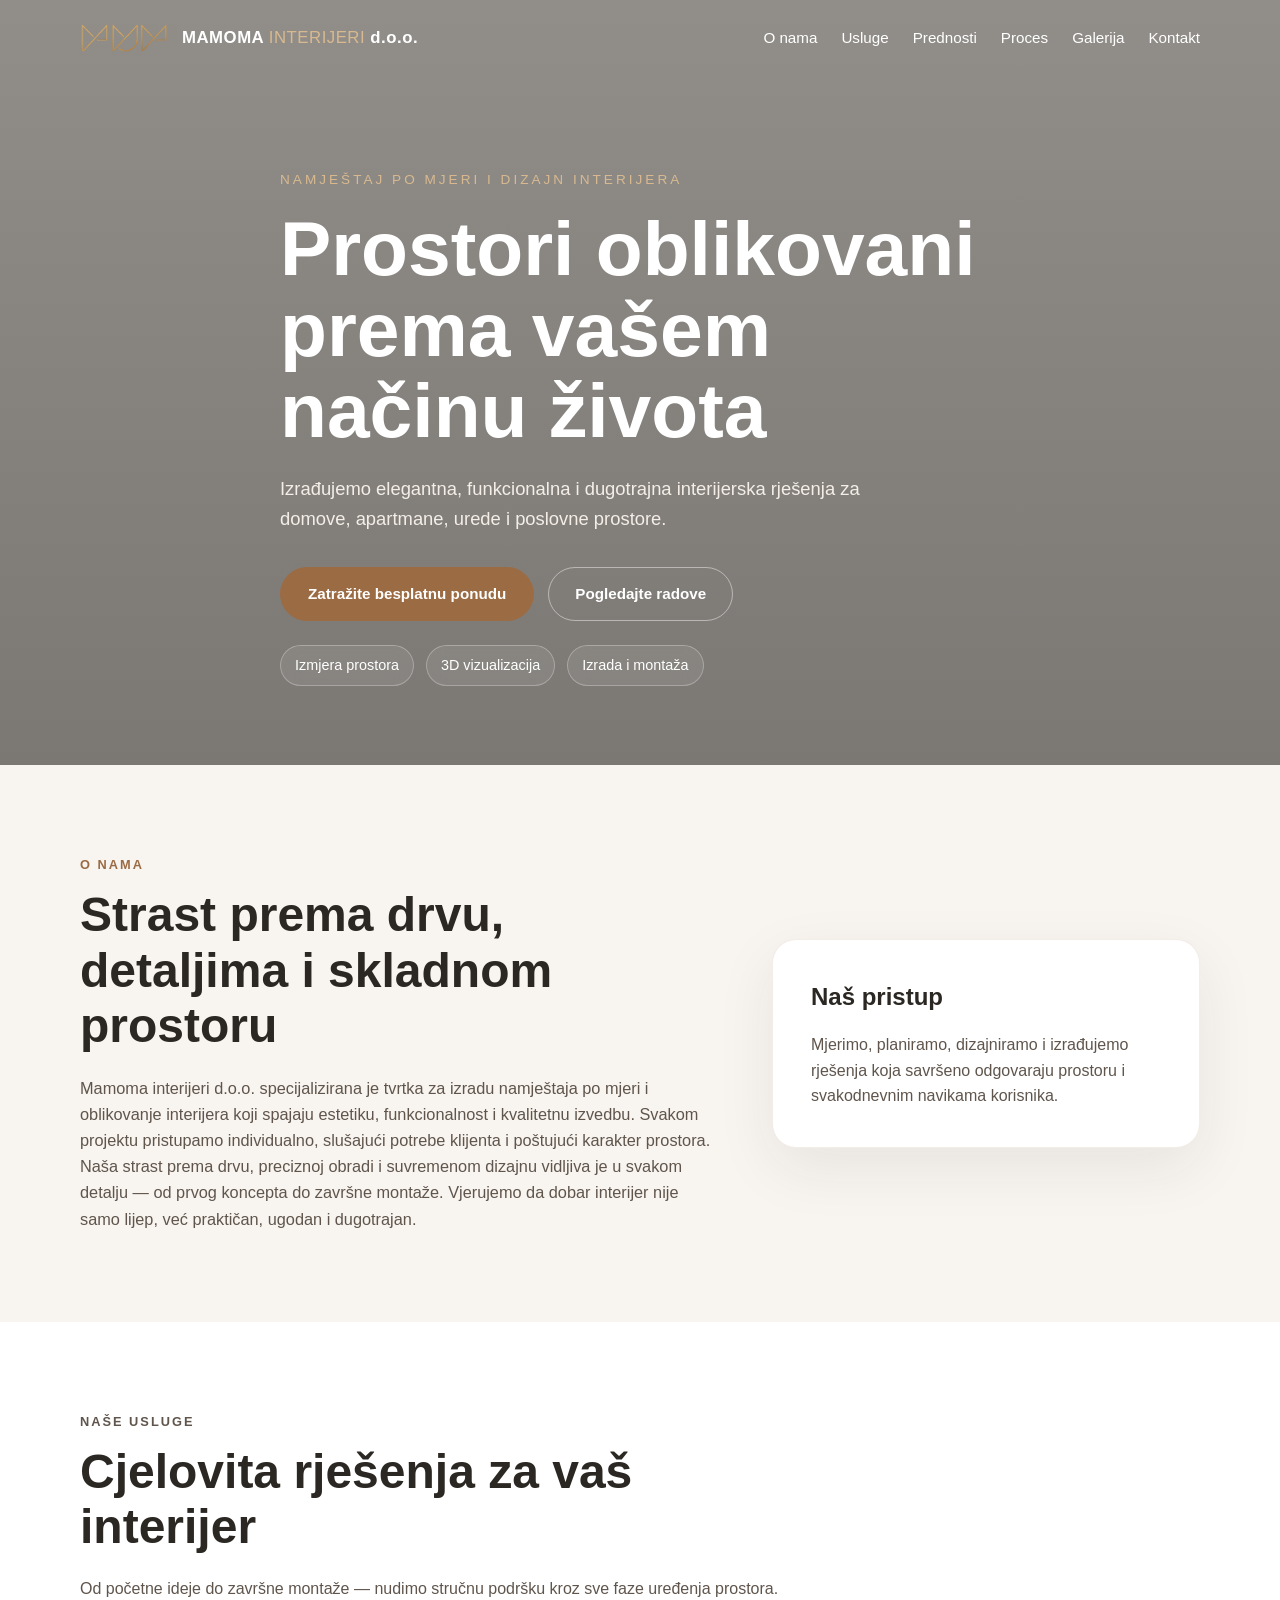
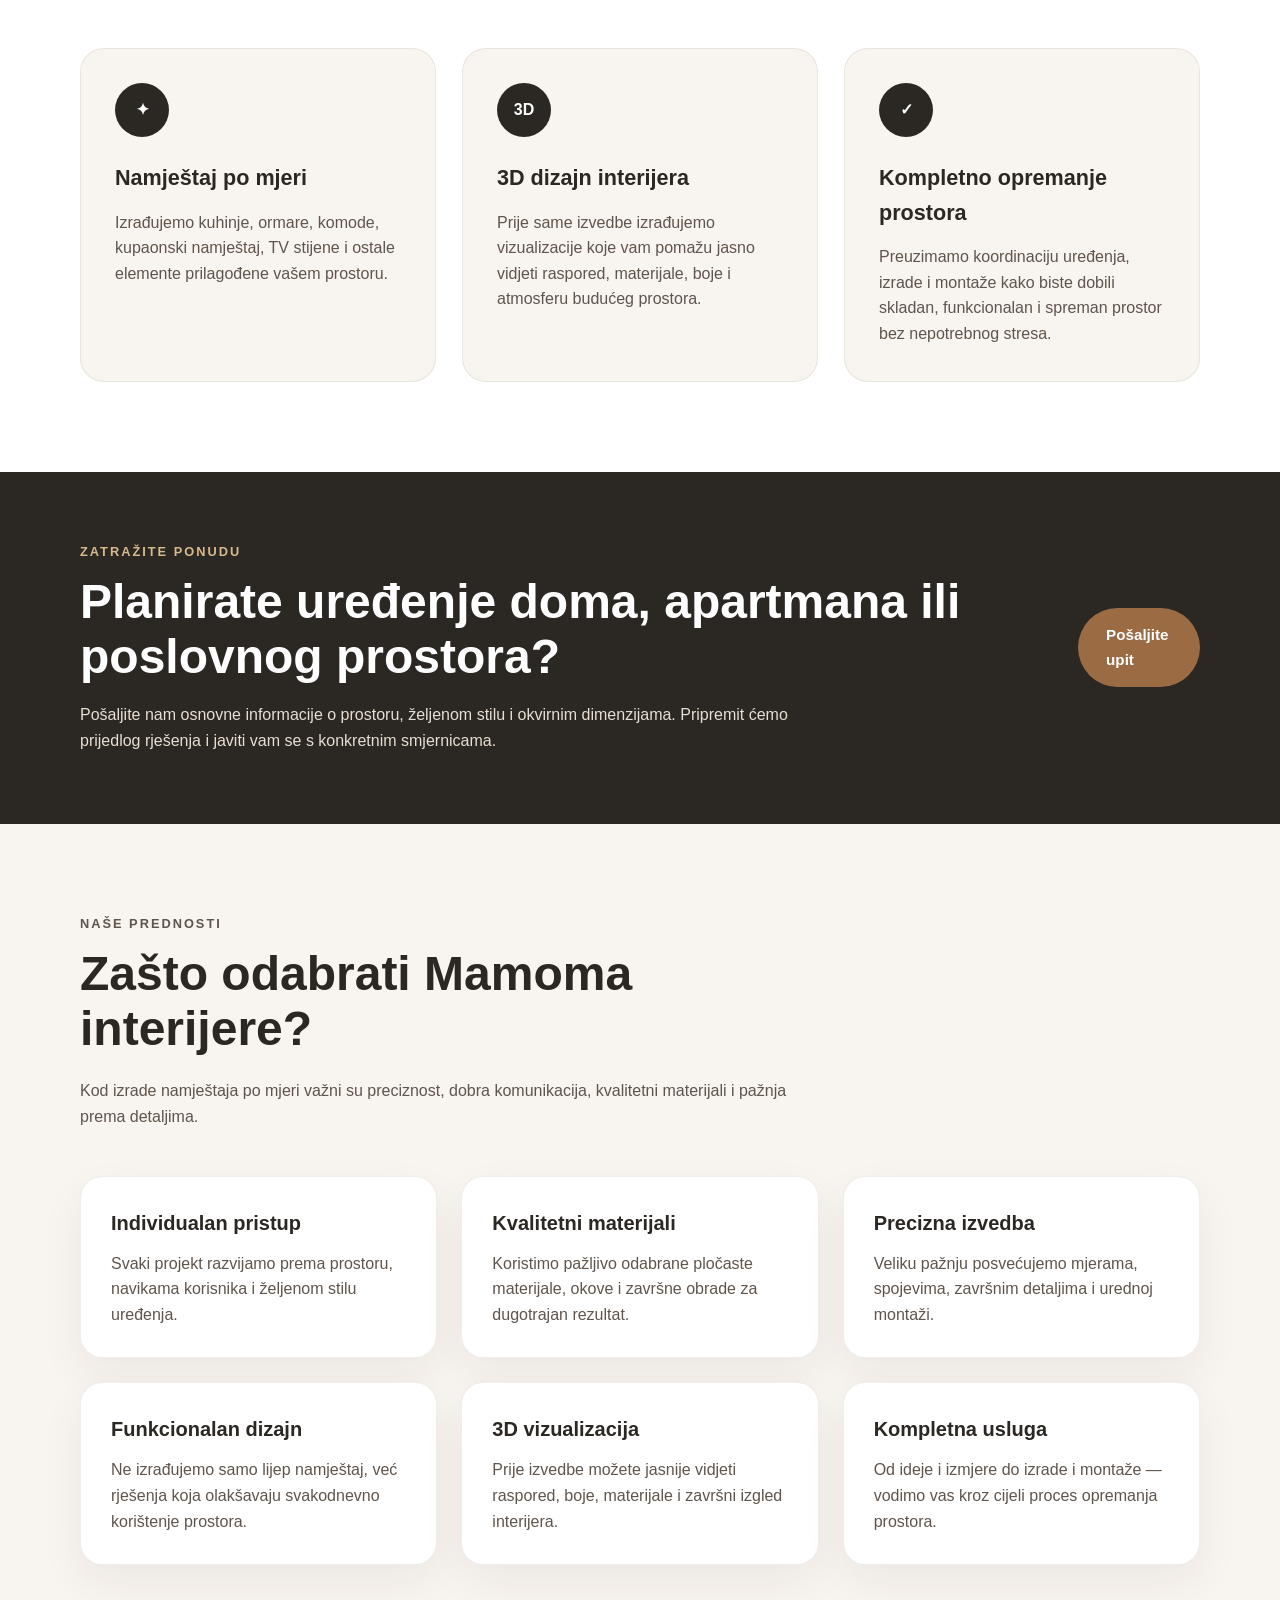
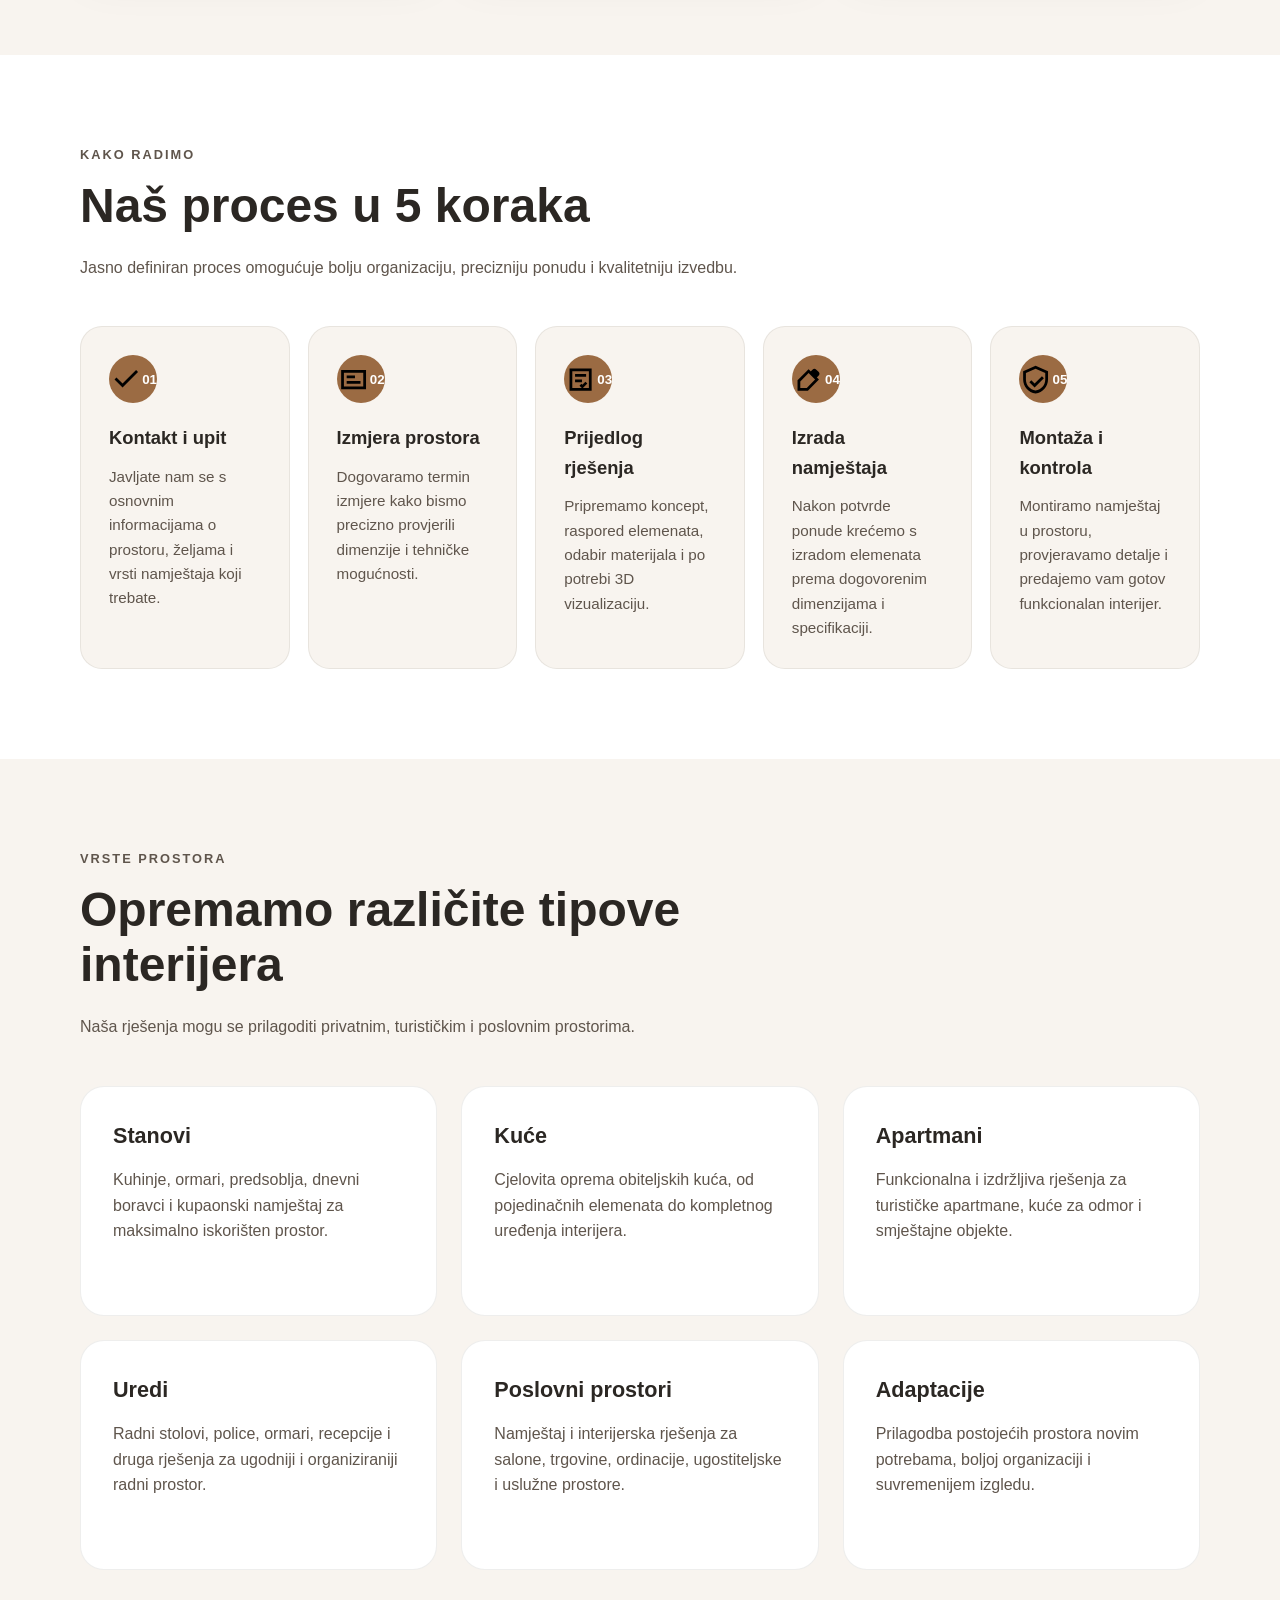
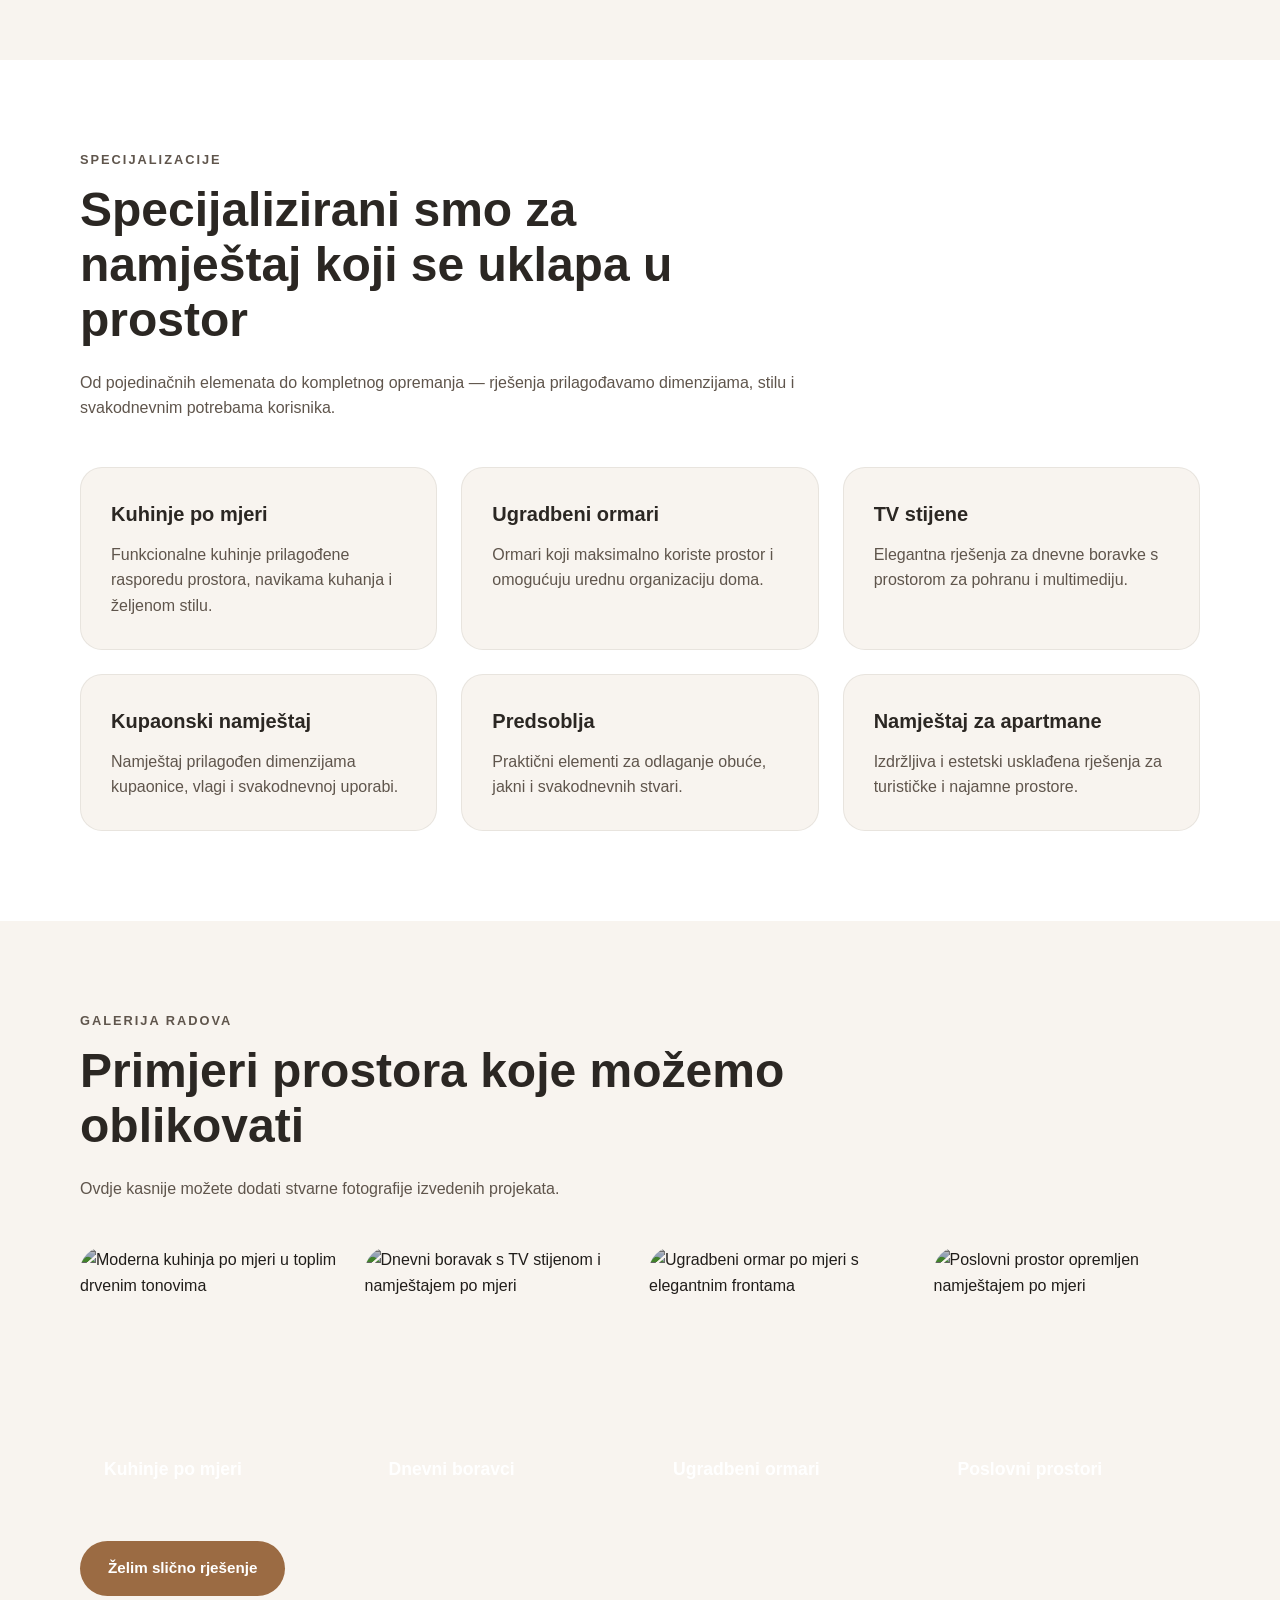
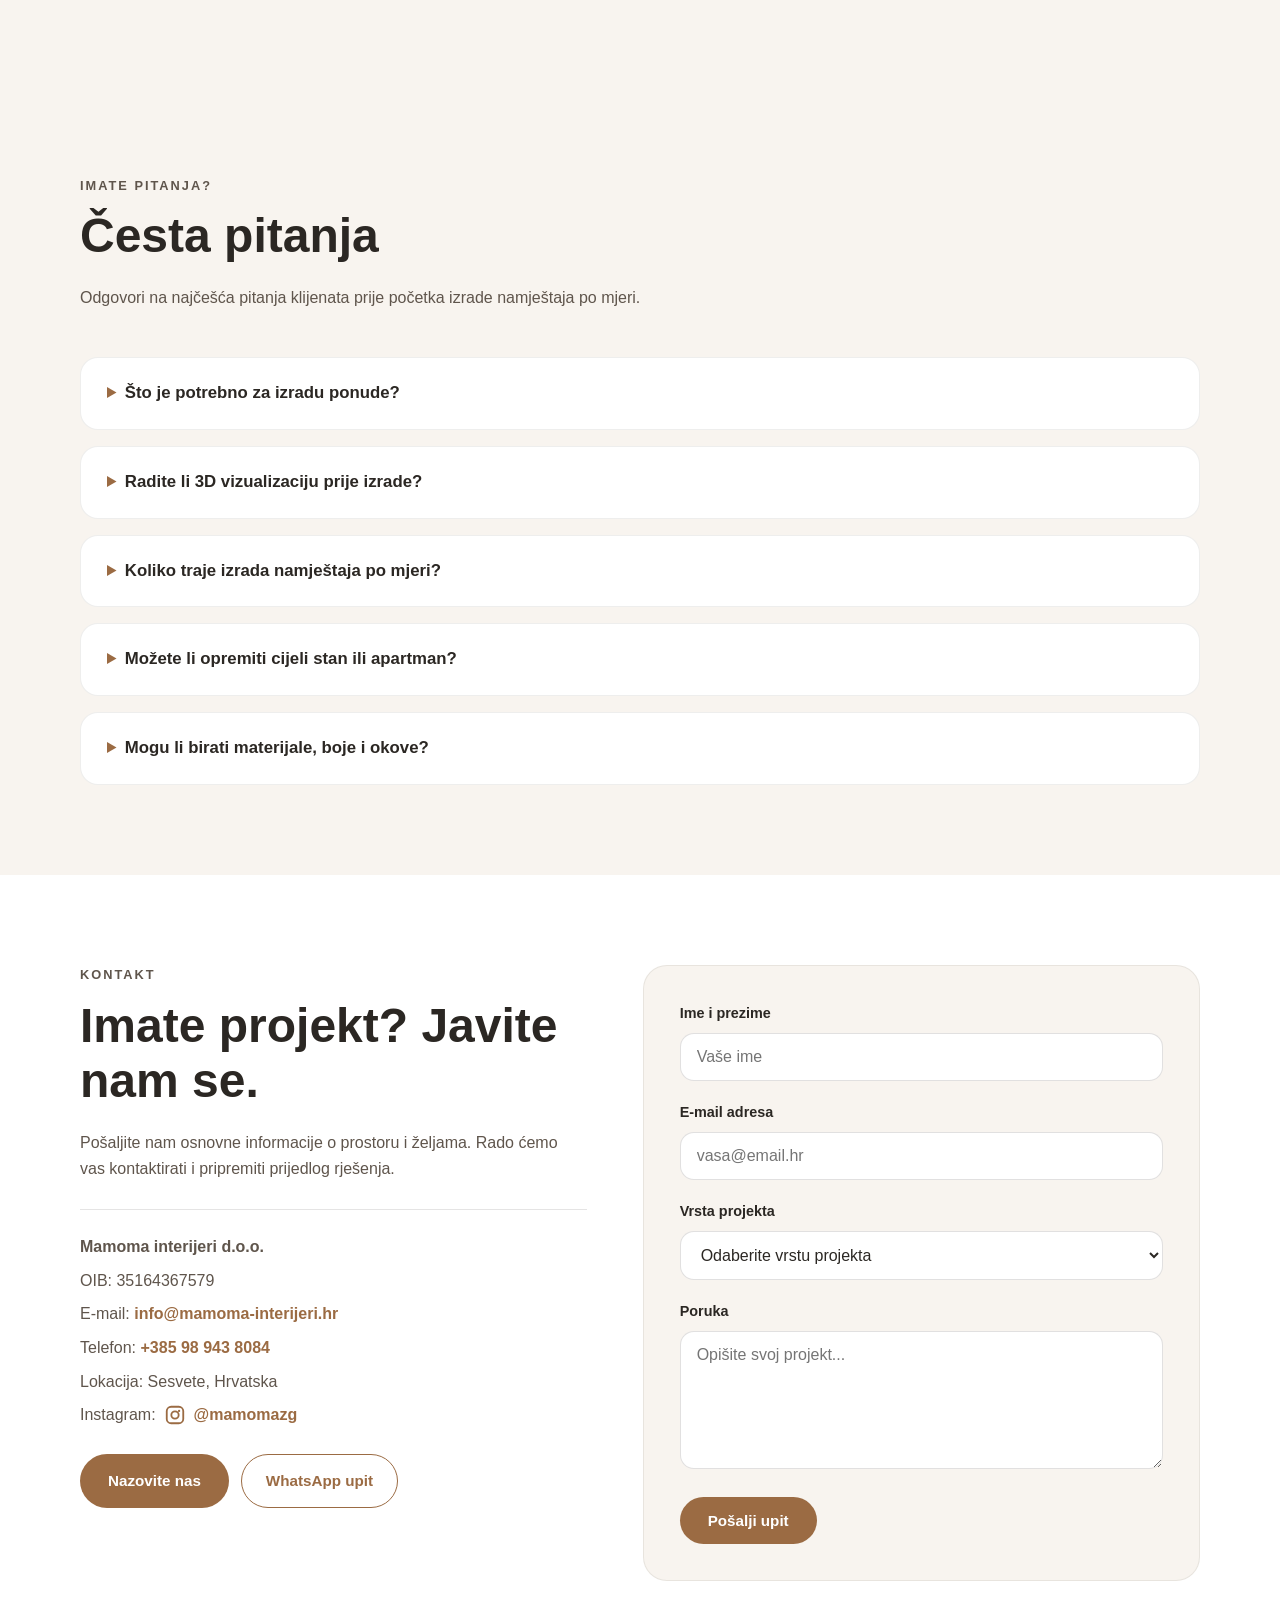
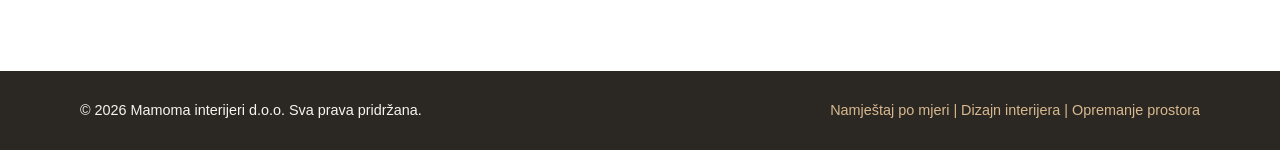
==== commit e5f9b9f6: "Add files via upload" ====
--- a/index.html
+++ b/index.html
@@ -42,9 +42,9 @@
 
     <!-- Ikone - dodaj datoteke u folder images ili prilagodi putanje -->
     <link rel="icon" href="images/favicon.ico?v=3" sizes="any">
-	<link rel="icon" type="image/png" sizes="32x32" href="images/favicon-32x32.png?v=3">
-	<link rel="icon" type="image/png" sizes="16x16" href="images/favicon-16x16.png?v=3">
-	<link rel="apple-touch-icon" sizes="180x180" href="images/apple-touch-icon.png?v=3">
+    <link rel="icon" type="image/png" sizes="32x32" href="images/favicon-32x32.png?v=3">
+    <link rel="icon" type="image/png" sizes="16x16" href="images/favicon-16x16.png?v=3">
+    <link rel="apple-touch-icon" sizes="180x180" href="images/apple-touch-icon.png?v=3">
 
     <!-- Povezivanje CSS datoteke iz foldera css -->
     <link rel="stylesheet" href="css/styles.css">
@@ -170,40 +170,40 @@
 
     <!-- HEADER / NAVIGACIJA -->
     <header class="site-header">
-		<div class="container header-container">
-
-			<!-- Logo tvrtke -->
-			<a href="#" class="logo" aria-label="Mamoma interijeri d.o.o. - početna stranica">
-				<img src="images/mamoma-symbol.png" alt="" class="logo-symbol">
-				<span class="logo-text">
-					MAMOMA <strong>INTERIJERI</strong> <span class="logo-company-type">d.o.o.</span>
-				</span>
-			</a>
-
-			<!-- Gumb za mobilni meni -->
-			<button class="menu-toggle" type="button" aria-label="Otvori navigacijski meni" aria-expanded="false">
-				<span></span>
-				<span></span>
-				<span></span>
-			</button>
-
-			<!-- Glavna navigacija -->
-			<nav class="main-nav" aria-label="Glavna navigacija">
-				<ul>
-					<li><a href="#o-nama">O nama</a></li>
-					<li><a href="#usluge">Usluge</a></li>
-					<li><a href="#prednosti">Prednosti</a></li>
-					<li><a href="#proces">Proces</a></li>
-					<li><a href="#galerija">Galerija</a></li>
-					<li><a href="#kontakt">Kontakt</a></li>
-				</ul>
-
-				<!-- CTA gumb u mobilnom meniju -->
-				<a href="#kontakt" class="mobile-menu-cta">Zatražite ponudu</a>
-			</nav>
-
-		</div>
-	</header>
+        <div class="container header-container">
+
+            <!-- Logo tvrtke -->
+            <a href="#" class="logo" aria-label="Mamoma interijeri d.o.o. - početna stranica">
+                <img src="images/mamoma-symbol.png" alt="" class="logo-symbol">
+                <span class="logo-text">
+                    MAMOMA <strong>INTERIJERI</strong> <span class="logo-company-type">d.o.o.</span>
+                </span>
+            </a>
+
+            <!-- Gumb za mobilni meni -->
+            <button class="menu-toggle" type="button" aria-label="Otvori navigacijski meni" aria-expanded="false">
+                <span></span>
+                <span></span>
+                <span></span>
+            </button>
+
+            <!-- Glavna navigacija -->
+            <nav class="main-nav" aria-label="Glavna navigacija">
+                <ul>
+                    <li><a href="#o-nama">O nama</a></li>
+                    <li><a href="#usluge">Usluge</a></li>
+                    <li><a href="#prednosti">Prednosti</a></li>
+                    <li><a href="#proces">Proces</a></li>
+                    <li><a href="#galerija">Galerija</a></li>
+                    <li><a href="#kontakt">Kontakt</a></li>
+                </ul>
+
+                <!-- CTA gumb u mobilnom meniju -->
+                <a href="#kontakt" class="mobile-menu-cta">Zatražite ponudu</a>
+            </nav>
+
+        </div>
+    </header>
 
     <!-- GLAVNI SADRŽAJ -->
     <main>
@@ -443,7 +443,12 @@
                 <div class="process-grid">
 
                     <article class="process-step">
-                        <span>01</span>
+                        <span class="process-number">
+                            <svg class="process-icon" viewBox="0 0 24 24" aria-hidden="true">
+                                <path d="M21 6.5 9.8 17.7 4 11.9l1.4-1.4 4.4 4.4L19.6 5.1 21 6.5Z"></path>
+                            </svg>
+                            <small>01</small>
+                        </span>
 
                         <h3>Kontakt i upit</h3>
 
@@ -454,7 +459,12 @@
                     </article>
 
                     <article class="process-step">
-                        <span>02</span>
+                        <span class="process-number">
+                            <svg class="process-icon" viewBox="0 0 24 24" aria-hidden="true">
+                                <path d="M3 5h18v14H3V5Zm2 2v10h14V7H5Zm2 2h6v2H7V9Zm0 4h10v2H7v-2Z"></path>
+                            </svg>
+                            <small>02</small>
+                        </span>
 
                         <h3>Izmjera prostora</h3>
 
@@ -465,7 +475,12 @@
                     </article>
 
                     <article class="process-step">
-                        <span>03</span>
+                        <span class="process-number">
+                            <svg class="process-icon" viewBox="0 0 24 24" aria-hidden="true">
+                                <path d="M4 4h16v16H4V4Zm2 2v12h12V6H6Zm2 2h8v2H8V8Zm0 4h5v2H8v-2Zm7.5 1.5 1.4 1.4-3.6 3.6-2.1-2.1 1.4-1.4.7.7 2.2-2.2Z"></path>
+                            </svg>
+                            <small>03</small>
+                        </span>
 
                         <h3>Prijedlog rješenja</h3>
 
@@ -476,7 +491,12 @@
                     </article>
 
                     <article class="process-step">
-                        <span>04</span>
+                        <span class="process-number">
+                            <svg class="process-icon" viewBox="0 0 24 24" aria-hidden="true">
+                                <path d="M4 20v-7.5l8-8 7.5 7.5-8 8H4Zm2-2h4.7l6-6L12 7.3l-6 6V18Zm11.7-7.3L13.3 6.3l1.5-1.5a2 2 0 0 1 2.8 0l1.6 1.6a2 2 0 0 1 0 2.8l-1.5 1.5Z"></path>
+                            </svg>
+                            <small>04</small>
+                        </span>
 
                         <h3>Izrada namještaja</h3>
 
@@ -487,7 +507,12 @@
                     </article>
 
                     <article class="process-step">
-                        <span>05</span>
+                        <span class="process-number">
+                            <svg class="process-icon" viewBox="0 0 24 24" aria-hidden="true">
+                                <path d="M12 2 3 6v6c0 5 3.8 9.7 9 10 5.2-.3 9-5 9-10V6l-9-4Zm0 2.2L19 7.3V12c0 4-2.8 7.4-7 7.9-4.2-.5-7-3.9-7-7.9V7.3l7-3.1Zm4.6 5.4 1.4 1.4-6.7 6.7-3.8-3.8 1.4-1.4 2.4 2.4 5.3-5.3Z"></path>
+                            </svg>
+                            <small>05</small>
+                        </span>
 
                         <h3>Montaža i kontrola</h3>
 
@@ -642,43 +667,43 @@
 
                 <div class="gallery-grid">
 
-					<figure class="gallery-card">
-						<img 
-							src="https://images.unsplash.com/photo-1556912173-3bb406ef7e77?auto=format&fit=crop&w=900&q=80" 
-							alt="Moderna kuhinja po mjeri u toplim drvenim tonovima"
-							loading="lazy"
-						>
-						<figcaption>Kuhinje po mjeri</figcaption>
-					</figure>
-
-					<figure class="gallery-card">
-						<img 
-							src="https://images.unsplash.com/photo-1600210492486-724fe5c67fb0?auto=format&fit=crop&w=900&q=80" 
-							alt="Dnevni boravak s TV stijenom i namještajem po mjeri"
-							loading="lazy"
-						>
-						<figcaption>Dnevni boravci</figcaption>
-					</figure>
-
-					<figure class="gallery-card">
-						<img 
-							src="https://images.unsplash.com/photo-1618220179428-22790b461013?auto=format&fit=crop&w=900&q=80" 
-							alt="Ugradbeni ormar po mjeri s elegantnim frontama"
-							loading="lazy"
-						>
-						<figcaption>Ugradbeni ormari</figcaption>
-					</figure>
-
-					<figure class="gallery-card">
-						<img 
-							src="https://images.unsplash.com/photo-1497366754035-f200968a6e72?auto=format&fit=crop&w=900&q=80" 
-							alt="Poslovni prostor opremljen namještajem po mjeri"
-							loading="lazy"
-						>
-						<figcaption>Poslovni prostori</figcaption>
-					</figure>
-
-				</div>
+                    <figure class="gallery-card">
+                        <img 
+                            src="https://images.unsplash.com/photo-1556912173-3bb406ef7e77?auto=format&fit=crop&w=900&q=80" 
+                            alt="Moderna kuhinja po mjeri u toplim drvenim tonovima"
+                            loading="lazy"
+                        >
+                        <figcaption>Kuhinje po mjeri</figcaption>
+                    </figure>
+
+                    <figure class="gallery-card">
+                        <img 
+                            src="https://images.unsplash.com/photo-1600210492486-724fe5c67fb0?auto=format&fit=crop&w=900&q=80" 
+                            alt="Dnevni boravak s TV stijenom i namještajem po mjeri"
+                            loading="lazy"
+                        >
+                        <figcaption>Dnevni boravci</figcaption>
+                    </figure>
+
+                    <figure class="gallery-card">
+                        <img 
+                            src="https://images.unsplash.com/photo-1618220179428-22790b461013?auto=format&fit=crop&w=900&q=80" 
+                            alt="Ugradbeni ormar po mjeri s elegantnim frontama"
+                            loading="lazy"
+                        >
+                        <figcaption>Ugradbeni ormari</figcaption>
+                    </figure>
+
+                    <figure class="gallery-card">
+                        <img 
+                            src="https://images.unsplash.com/photo-1497366754035-f200968a6e72?auto=format&fit=crop&w=900&q=80" 
+                            alt="Poslovni prostor opremljen namještajem po mjeri"
+                            loading="lazy"
+                        >
+                        <figcaption>Poslovni prostori</figcaption>
+                    </figure>
+
+                </div>
 
                 <div class="gallery-actions">
                     <a href="#kontakt" class="btn-primary">Želim slično rješenje</a>
@@ -770,28 +795,28 @@
                     </p>
 
                     <div class="contact-details">
-						<p><strong>Mamoma interijeri d.o.o.</strong></p>
-						<p>OIB: 35164367579</p>
-						<p>E-mail: <a href="mailto:info@mamoma-interijeri.hr">info@mamoma-interijeri.hr</a></p>
-						<p>Telefon: <a href="tel:+385989438084">+385 98 943 8084</a></p>
-						<p>Lokacija: Sesvete, Hrvatska</p>
-						<p class="instagram-contact">
-							<span>Instagram:</span>
-
-							<a 
-								href="https://www.instagram.com/mamomazg/" 
-								target="_blank" 
-								rel="noopener noreferrer me" 
-								aria-label="Instagram profil Mamoma interijeri"
-							>
-								<svg class="instagram-icon" viewBox="0 0 24 24" aria-hidden="true">
-									<path d="M7.75 2h8.5A5.76 5.76 0 0 1 22 7.75v8.5A5.76 5.76 0 0 1 16.25 22h-8.5A5.76 5.76 0 0 1 2 16.25v-8.5A5.76 5.76 0 0 1 7.75 2Zm0 2A3.76 3.76 0 0 0 4 7.75v8.5A3.76 3.76 0 0 0 7.75 20h8.5A3.76 3.76 0 0 0 20 16.25v-8.5A3.76 3.76 0 0 0 16.25 4h-8.5Zm8.75 2.25a1.25 1.25 0 1 1 0 2.5 1.25 1.25 0 0 1 0-2.5ZM12 7a5 5 0 1 1 0 10 5 5 0 0 1 0-10Zm0 2a3 3 0 1 0 0 6 3 3 0 0 0 0-6Z"></path>
-								</svg>
-
-								<span>@mamomazg</span>
-							</a>
-						</p>
-					</div>
+                        <p><strong>Mamoma interijeri d.o.o.</strong></p>
+                        <p>OIB: 35164367579</p>
+                        <p>E-mail: <a href="mailto:info@mamoma-interijeri.hr">info@mamoma-interijeri.hr</a></p>
+                        <p>Telefon: <a href="tel:+385989438084">+385 98 943 8084</a></p>
+                        <p>Lokacija: Sesvete, Hrvatska</p>
+                        <p class="instagram-contact">
+                            <span>Instagram:</span>
+
+                            <a 
+                                href="https://www.instagram.com/mamomazg/" 
+                                target="_blank" 
+                                rel="noopener noreferrer me" 
+                                aria-label="Instagram profil Mamoma interijeri"
+                            >
+                                <svg class="instagram-icon" viewBox="0 0 24 24" aria-hidden="true">
+                                    <path d="M7.75 2h8.5A5.76 5.76 0 0 1 22 7.75v8.5A5.76 5.76 0 0 1 16.25 22h-8.5A5.76 5.76 0 0 1 2 16.25v-8.5A5.76 5.76 0 0 1 7.75 2Zm0 2A3.76 3.76 0 0 0 4 7.75v8.5A3.76 3.76 0 0 0 7.75 20h8.5A3.76 3.76 0 0 0 20 16.25v-8.5A3.76 3.76 0 0 0 16.25 4h-8.5Zm8.75 2.25a1.25 1.25 0 1 1 0 2.5 1.25 1.25 0 0 1 0-2.5ZM12 7a5 5 0 1 1 0 10 5 5 0 0 1 0-10Zm0 2a3 3 0 1 0 0 6 3 3 0 0 0 0-6Z"></path>
+                                </svg>
+
+                                <span>@mamomazg</span>
+                            </a>
+                        </p>
+                    </div>
 
                     <div class="contact-actions">
                         <a href="tel:+385989438084" class="btn-primary">Nazovite nas</a>
@@ -853,67 +878,67 @@
         Nazovite nas
     </a>
 	
-	<!-- Skripta za navigaciju i promjenu izgleda headera kod scrollanja -->
-	<script>
-		const header = document.querySelector('.site-header');
-		const menuToggle = document.querySelector('.menu-toggle');
-		const mainNav = document.querySelector('.main-nav');
-		const navLinks = document.querySelectorAll('.main-nav a');
-		const floatingCall = document.querySelector('.mobile-floating-call');
-
-		function toggleHeaderBackground() {
-			if (window.scrollY > 60 || mainNav.classList.contains('is-open')) {
-				header.classList.add('scrolled');
-			} else {
-				header.classList.remove('scrolled');
-			}
-		}
-
-		function toggleFloatingCall() {
-			if (!floatingCall) return;
-
-			if (window.scrollY > 420) {
-				floatingCall.classList.add('is-visible');
-			} else {
-				floatingCall.classList.remove('is-visible');
-			}
-		}
-
-		menuToggle.addEventListener('click', function () {
-			const isOpen = mainNav.classList.toggle('is-open');
-
-			menuToggle.classList.toggle('is-active', isOpen);
-			menuToggle.setAttribute('aria-expanded', isOpen);
-
-			document.body.classList.toggle('menu-open', isOpen);
-
-			if (isOpen) {
-				header.classList.add('scrolled');
-			} else {
-				toggleHeaderBackground();
-			}
-		});
-
-		navLinks.forEach(function (link) {
-			link.addEventListener('click', function () {
-				mainNav.classList.remove('is-open');
-				menuToggle.classList.remove('is-active');
-				menuToggle.setAttribute('aria-expanded', 'false');
-				document.body.classList.remove('menu-open');
-				toggleHeaderBackground();
-			});
-		});
-
-		window.addEventListener('scroll', function () {
-			toggleHeaderBackground();
-			toggleFloatingCall();
-		});
-
-		window.addEventListener('load', function () {
-			toggleHeaderBackground();
-			toggleFloatingCall();
-		});
-	</script>
+    <!-- Skripta za navigaciju i promjenu izgleda headera kod scrollanja -->
+    <script>
+        const header = document.querySelector('.site-header');
+        const menuToggle = document.querySelector('.menu-toggle');
+        const mainNav = document.querySelector('.main-nav');
+        const navLinks = document.querySelectorAll('.main-nav a');
+        const floatingCall = document.querySelector('.mobile-floating-call');
+
+        function toggleHeaderBackground() {
+            if (window.scrollY > 60 || mainNav.classList.contains('is-open')) {
+                header.classList.add('scrolled');
+            } else {
+                header.classList.remove('scrolled');
+            }
+        }
+
+        function toggleFloatingCall() {
+            if (!floatingCall) return;
+
+            if (window.scrollY > 420) {
+                floatingCall.classList.add('is-visible');
+            } else {
+                floatingCall.classList.remove('is-visible');
+            }
+        }
+
+        menuToggle.addEventListener('click', function () {
+            const isOpen = mainNav.classList.toggle('is-open');
+
+            menuToggle.classList.toggle('is-active', isOpen);
+            menuToggle.setAttribute('aria-expanded', isOpen);
+
+            document.body.classList.toggle('menu-open', isOpen);
+
+            if (isOpen) {
+                header.classList.add('scrolled');
+            } else {
+                toggleHeaderBackground();
+            }
+        });
+
+        navLinks.forEach(function (link) {
+            link.addEventListener('click', function () {
+                mainNav.classList.remove('is-open');
+                menuToggle.classList.remove('is-active');
+                menuToggle.setAttribute('aria-expanded', 'false');
+                document.body.classList.remove('menu-open');
+                toggleHeaderBackground();
+            });
+        });
+
+        window.addEventListener('scroll', function () {
+            toggleHeaderBackground();
+            toggleFloatingCall();
+        });
+
+        window.addEventListener('load', function () {
+            toggleHeaderBackground();
+            toggleFloatingCall();
+        });
+    </script>
 
 </body>
 </html>
--- a/css/styles.css
+++ b/css/styles.css
@@ -131,6 +131,40 @@
     transform: translateY(-2px);
 }
 
+.btn-secondary {
+    display: inline-block;
+    text-decoration: none;
+    color: var(--color-white);
+    padding: 14px 26px;
+    border-radius: 999px;
+    border: 1px solid rgba(255, 255, 255, 0.45);
+    font-size: 0.95rem;
+    font-weight: 700;
+    transition: all 0.3s ease;
+}
+
+.btn-secondary:hover {
+    background-color: rgba(255, 255, 255, 0.12);
+    transform: translateY(-2px);
+}
+
+.btn-outline {
+    display: inline-block;
+    text-decoration: none;
+    color: var(--color-gold);
+    padding: 14px 24px;
+    border-radius: 999px;
+    border: 1px solid var(--color-gold);
+    font-size: 0.95rem;
+    font-weight: 700;
+    transition: all 0.3s ease;
+}
+
+.btn-outline:hover {
+    background-color: var(--color-gold);
+    color: var(--color-white);
+}
+
 
 /* =========================================================
    04. HEADER, LOGO I NAVIGACIJA
@@ -303,6 +337,7 @@
 .hero-content {
     max-width: 720px;
     color: var(--color-white);
+    padding-top: 90px; /* prostor zbog fiksnog headera */
 }
 
 .hero-subtitle {
@@ -325,6 +360,30 @@
     max-width: 610px;
     margin-bottom: 34px;
     color: #f4eee7;
+}
+
+.hero-actions {
+    display: flex;
+    align-items: center;
+    gap: 14px;
+    flex-wrap: wrap;
+}
+
+.hero-badges {
+    display: flex;
+    flex-wrap: wrap;
+    gap: 12px;
+    margin-top: 24px;
+}
+
+.hero-badges span {
+    padding: 8px 14px;
+    border: 1px solid rgba(255, 255, 255, 0.28);
+    border-radius: 999px;
+    color: var(--color-white);
+    font-size: 0.9rem;
+    background-color: rgba(255, 255, 255, 0.08);
+    backdrop-filter: blur(8px);
 }
 
 
@@ -570,8 +629,47 @@
 }
 
 
-/* =========================================================
-   12. GALERIJA
+
+/* =========================================================
+   12. SPECIJALIZACIJE
+   ========================================================= */
+
+.specializations {
+    background-color: var(--color-white);
+}
+
+.specializations-grid {
+    display: grid;
+    grid-template-columns: repeat(3, 1fr);
+    gap: 24px;
+}
+
+.specialization-card {
+    background-color: var(--color-bg);
+    padding: 30px;
+    border-radius: var(--radius-medium);
+    border: 1px solid rgba(43, 39, 35, 0.08);
+    transition: all 0.3s ease;
+}
+
+.specialization-card:hover {
+    transform: translateY(-6px);
+    box-shadow: 0 22px 55px rgba(43, 39, 35, 0.1);
+}
+
+.specialization-card h3 {
+    font-size: 1.25rem;
+    margin-bottom: 12px;
+    color: var(--color-dark);
+}
+
+.specialization-card p {
+    color: var(--color-text-muted);
+}
+
+
+/* =========================================================
+   13. GALERIJA
    ========================================================= */
 
 .gallery {
@@ -615,9 +713,13 @@
     font-weight: 700;
 }
 
-
-/* =========================================================
-   13. ČESTA PITANJA
+.gallery-actions {
+    margin-top: 34px;
+}
+
+
+/* =========================================================
+   14. ČESTA PITANJA
    ========================================================= */
 
 .faq {
@@ -654,7 +756,7 @@
 
 
 /* =========================================================
-   14. KONTAKT
+   15. KONTAKT
    ========================================================= */
 
 .contact {
@@ -723,6 +825,14 @@
     flex-shrink: 0;
 }
 
+/* Brzi kontakt gumbi */
+.contact-actions {
+    display: flex;
+    gap: 12px;
+    flex-wrap: wrap;
+    margin-top: 26px;
+}
+
 /* Kontakt forma */
 .contact-form {
     background-color: var(--color-bg);
@@ -744,7 +854,8 @@
 }
 
 .form-group input,
-.form-group textarea {
+.form-group textarea,
+.form-group select {
     width: 100%;
     border: 1px solid rgba(43, 39, 35, 0.14);
     border-radius: var(--radius-small);
@@ -758,7 +869,8 @@
 }
 
 .form-group input:focus,
-.form-group textarea:focus {
+.form-group textarea:focus,
+.form-group select:focus {
     border-color: var(--color-gold);
     box-shadow: 0 0 0 4px rgba(155, 107, 67, 0.12);
 }
@@ -768,8 +880,46 @@
 }
 
 
-/* =========================================================
-   15. FOOTER
+
+/* =========================================================
+   PREMIUM HOVER DETALJ ZA KARTICE
+   ========================================================= */
+
+.service-card,
+.feature-card,
+.space-card,
+.process-step,
+.specialization-card {
+    position: relative;
+    overflow: hidden;
+}
+
+.service-card::before,
+.feature-card::before,
+.space-card::before,
+.process-step::before,
+.specialization-card::before {
+    content: "";
+    position: absolute;
+    inset: 0 auto 0 0;
+    width: 4px;
+    background-color: var(--color-gold);
+    transform: scaleY(0);
+    transform-origin: bottom;
+    transition: transform 0.3s ease;
+}
+
+.service-card:hover::before,
+.feature-card:hover::before,
+.space-card:hover::before,
+.process-step:hover::before,
+.specialization-card:hover::before {
+    transform: scaleY(1);
+}
+
+
+/* =========================================================
+   16. FOOTER
    ========================================================= */
 
 .site-footer {
@@ -792,7 +942,16 @@
 
 
 /* =========================================================
-   16. RESPONZIVNOST
+   17. MOBILNI FLOATING GUMB
+   ========================================================= */
+
+.mobile-floating-call {
+    display: none;
+}
+
+
+/* =========================================================
+   18. RESPONZIVNOST
    ========================================================= */
 
 /* Manji laptopi */
@@ -818,7 +977,8 @@
     }
 
     .features-grid,
-    .spaces-grid {
+    .spaces-grid,
+    .specializations-grid {
         grid-template-columns: repeat(2, 1fr);
     }
 
@@ -934,19 +1094,64 @@
         overflow: hidden;
     }
 
+    body {
+        padding-bottom: 72px;
+    }
+
     .hero {
-        min-height: 78vh;
-        text-align: center;
-    }
-
-    .hero-content {
-        margin: 0 auto;
+		min-height: 100svh;
+		text-align: center;
+		align-items: flex-start;
+		padding-top: 110px;
+		padding-bottom: 90px;
+	}
+
+	.hero-content {
+		margin: 0 auto;
+		padding-top: 0;
+	}
+
+	.hero-subtitle {
+		font-size: 0.72rem;
+		letter-spacing: 3px;
+		margin-bottom: 14px;
+	}
+
+	.hero h1 {
+		font-size: clamp(2.15rem, 10vw, 3.2rem);
+		line-height: 1.05;
+		margin-bottom: 22px;
+	}
+
+	.hero-text {
+		font-size: 1rem;
+		line-height: 1.55;
+		margin-bottom: 26px;
+	}
+
+	.hero-actions {
+		justify-content: center;
+		gap: 12px;
+	}
+
+	.hero-badges {
+		justify-content: center;
+		margin-top: 22px;
+	}
+
+    .hero-actions {
+        justify-content: center;
+    }
+
+    .hero-badges {
+        justify-content: center;
     }
 
     .features-grid,
     .spaces-grid,
     .process-grid,
-    .gallery-grid {
+    .gallery-grid,
+    .specializations-grid {
         grid-template-columns: 1fr;
     }
 
@@ -962,17 +1167,48 @@
         flex-direction: column;
         text-align: center;
     }
+
+    .mobile-floating-call {
+		position: fixed;
+		left: 5%;
+		right: 5%;
+		bottom: 16px;
+		z-index: 1200;
+		display: block;
+		text-align: center;
+		background-color: var(--color-gold);
+		color: var(--color-white);
+		text-decoration: none;
+		padding: 14px 18px;
+		border-radius: 999px;
+		font-weight: 800;
+		box-shadow: 0 16px 40px rgba(0, 0, 0, 0.22);
+		opacity: 0;
+		visibility: hidden;
+		transform: translateY(16px);
+		transition: opacity 0.3s ease, visibility 0.3s ease, transform 0.3s ease;
+	}
+
+	.mobile-floating-call.is-visible {
+		opacity: 1;
+		visibility: visible;
+		transform: translateY(0);
+	}
 }
 
 /* Mali mobiteli */
 @media (max-width: 480px) {
     .logo-symbol {
-        width: 56px;
+        width: 48px;
     }
 
     .logo-text {
-        font-size: 0.82rem;
-        letter-spacing: 0.2px;
+		font-size: 0.78rem;
+		letter-spacing: 0.1px;
+	}
+
+    .logo-company-type {
+        display: none;
     }
 
     .main-nav {
@@ -988,17 +1224,47 @@
         width: 24px;
     }
 
-    .hero h1 {
-        font-size: 2.35rem;
-    }
-
-    .hero-text {
-        font-size: 1rem;
-    }
-
-    .btn-primary {
+    .hero {
+		padding-top: 105px;
+		padding-bottom: 100px;
+	}
+
+	.hero-subtitle {
+		font-size: 0.68rem;
+		letter-spacing: 2.5px;
+	}
+
+	.hero h1 {
+		font-size: clamp(2rem, 11vw, 2.7rem);
+		line-height: 1.05;
+		margin-bottom: 20px;
+	}
+
+	.hero-text {
+		font-size: 0.98rem;
+		line-height: 1.55;
+	}
+
+	.hero-badges span {
+		font-size: 0.82rem;
+		padding: 7px 12px;
+	}
+
+    .btn-primary,
+	.btn-secondary,
+	.btn-outline {
+		width: auto;
+		text-align: center;
+	}
+
+	.hero-actions .btn-primary,
+	.hero-actions .btn-secondary {
+		width: 100%;
+	}
+
+    .hero-actions,
+    .contact-actions {
         width: 100%;
-        text-align: center;
     }
 
     .about-card,
@@ -1006,6 +1272,7 @@
     .feature-card,
     .process-step,
     .space-card,
+    .specialization-card,
     .faq-item,
     .contact-form {
         border-radius: 18px;
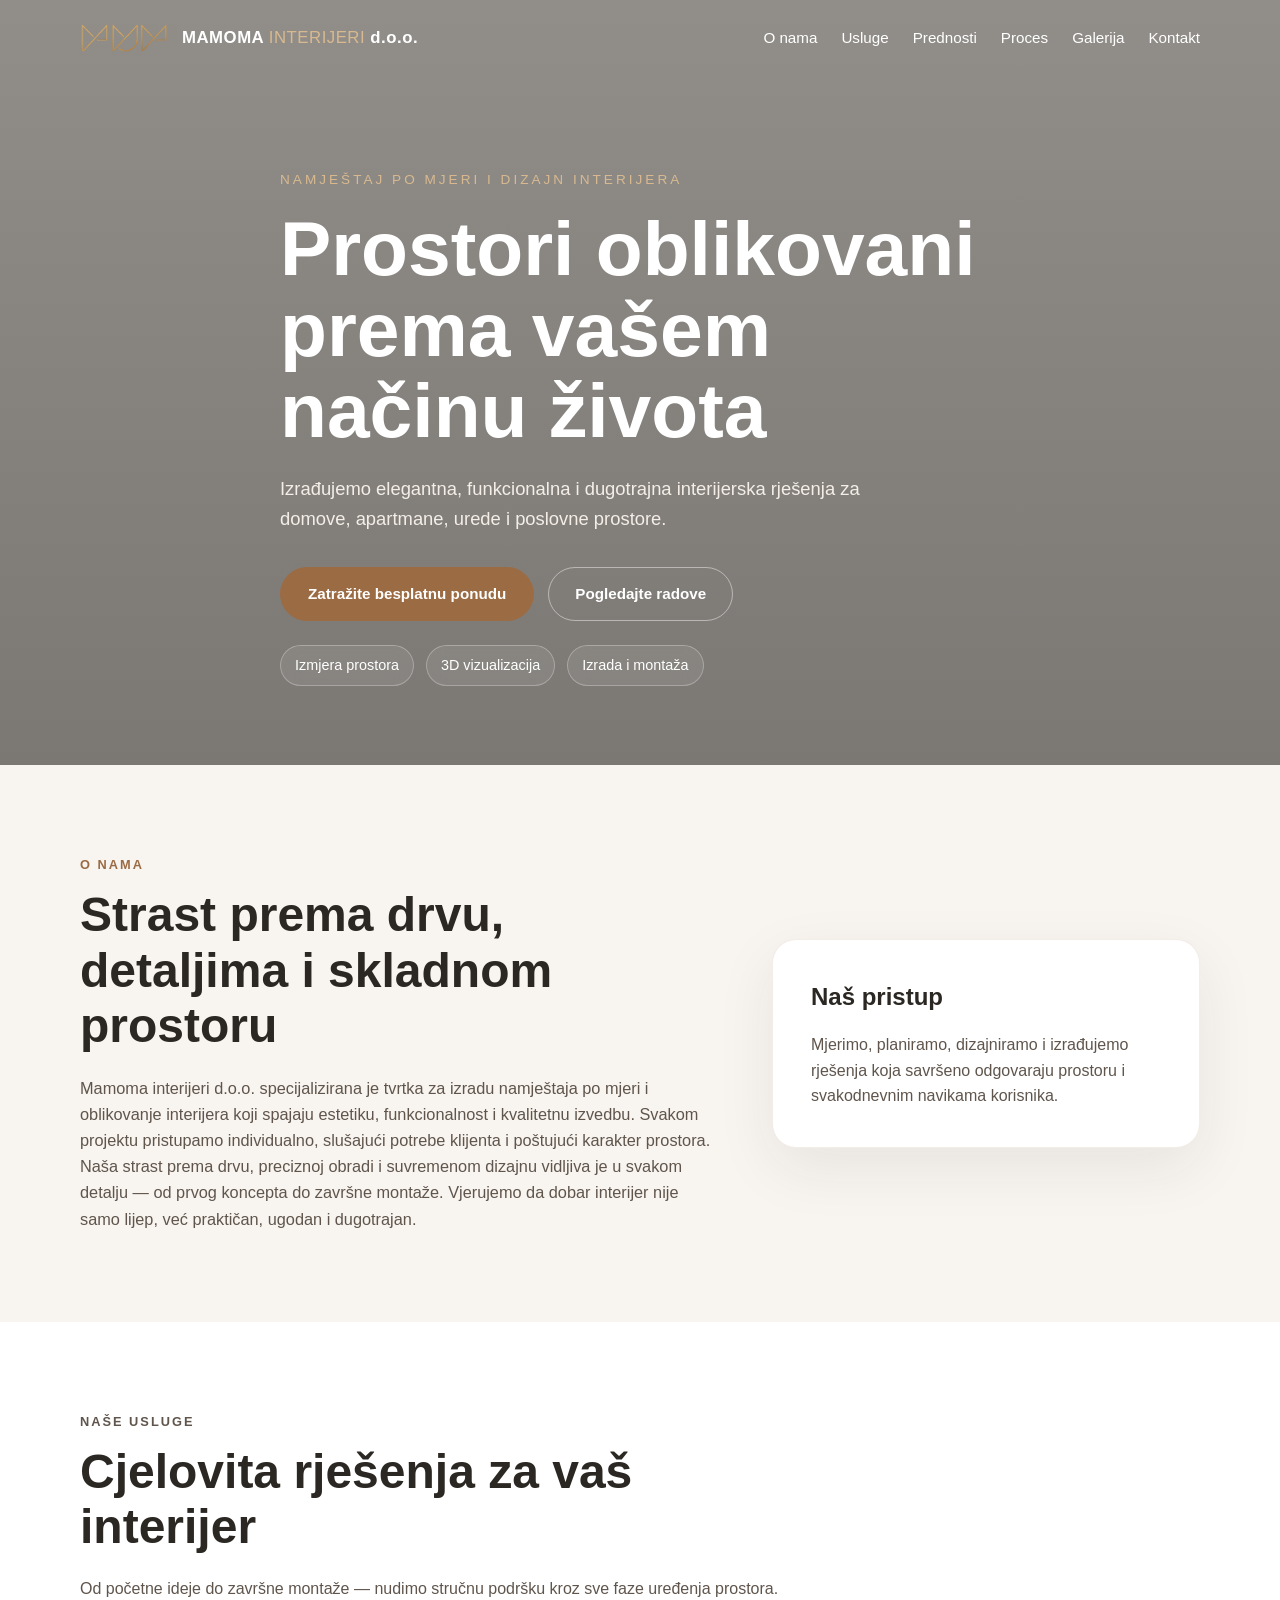
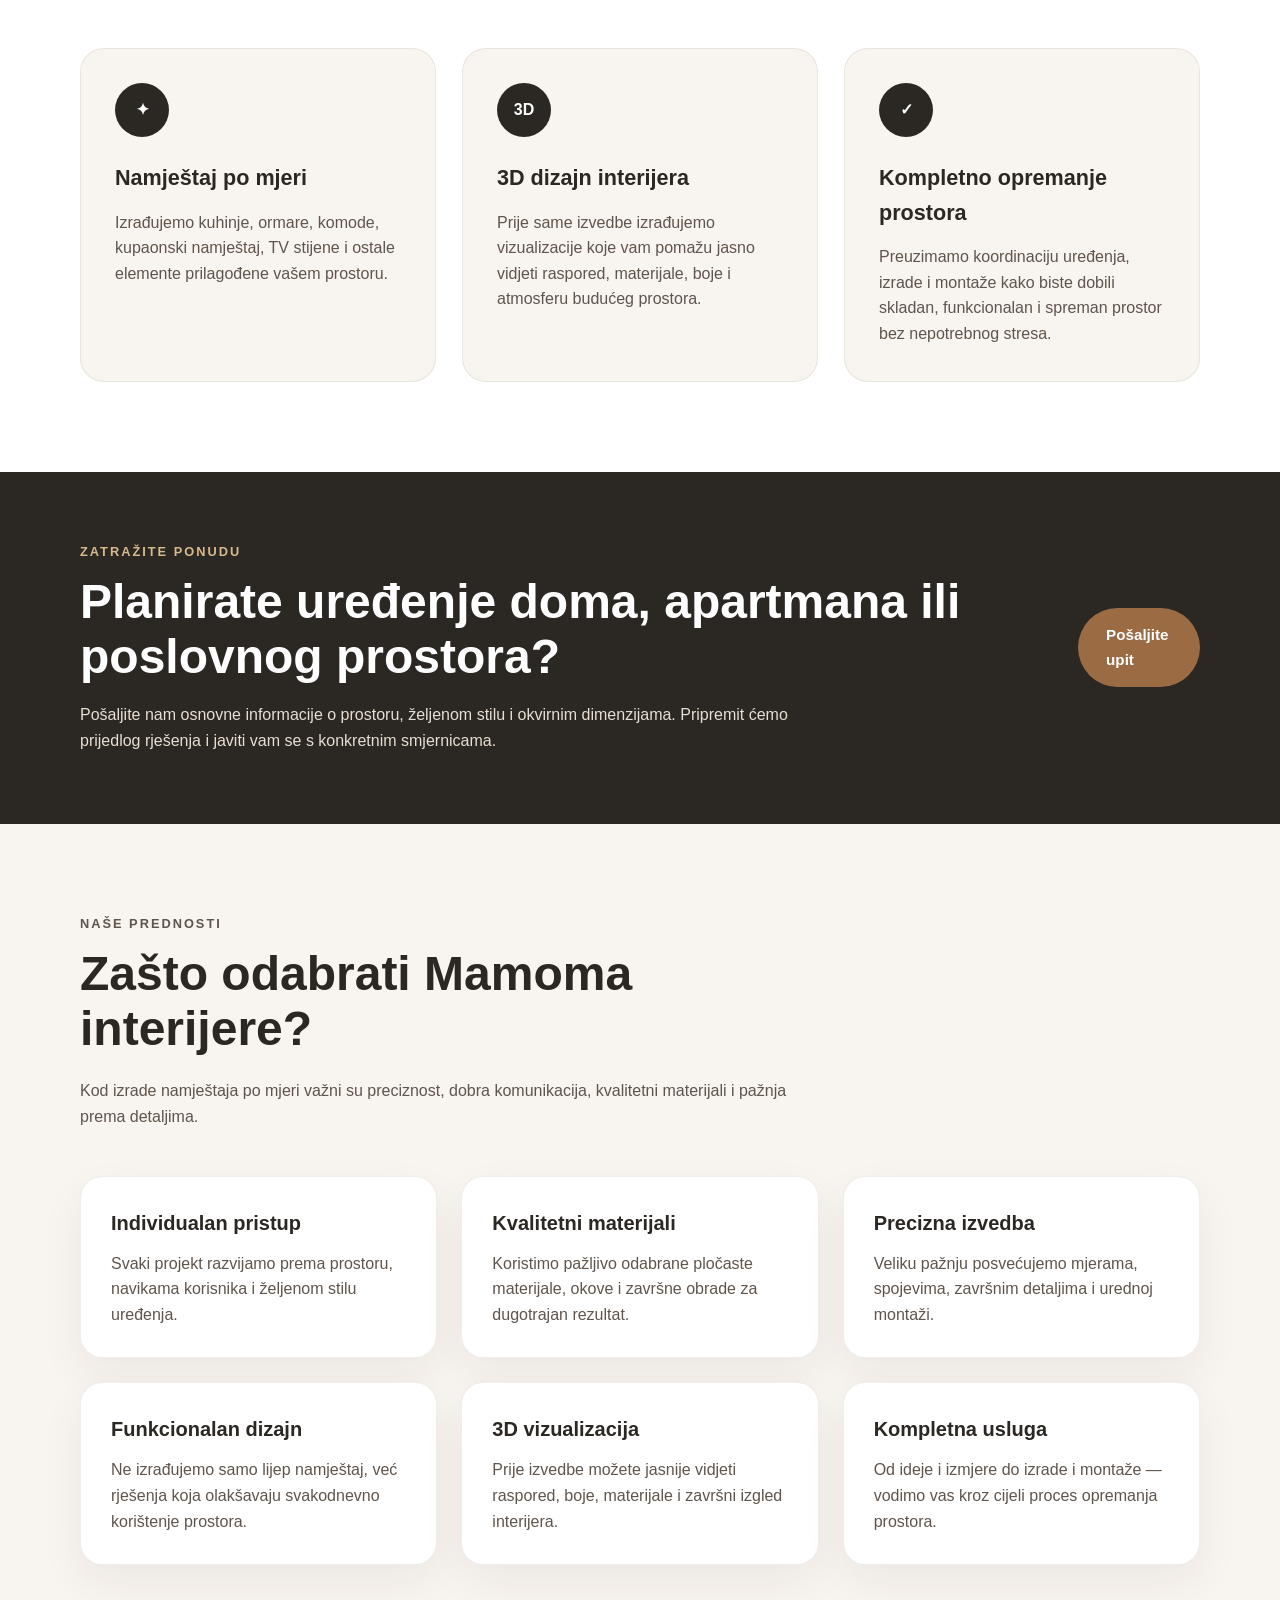
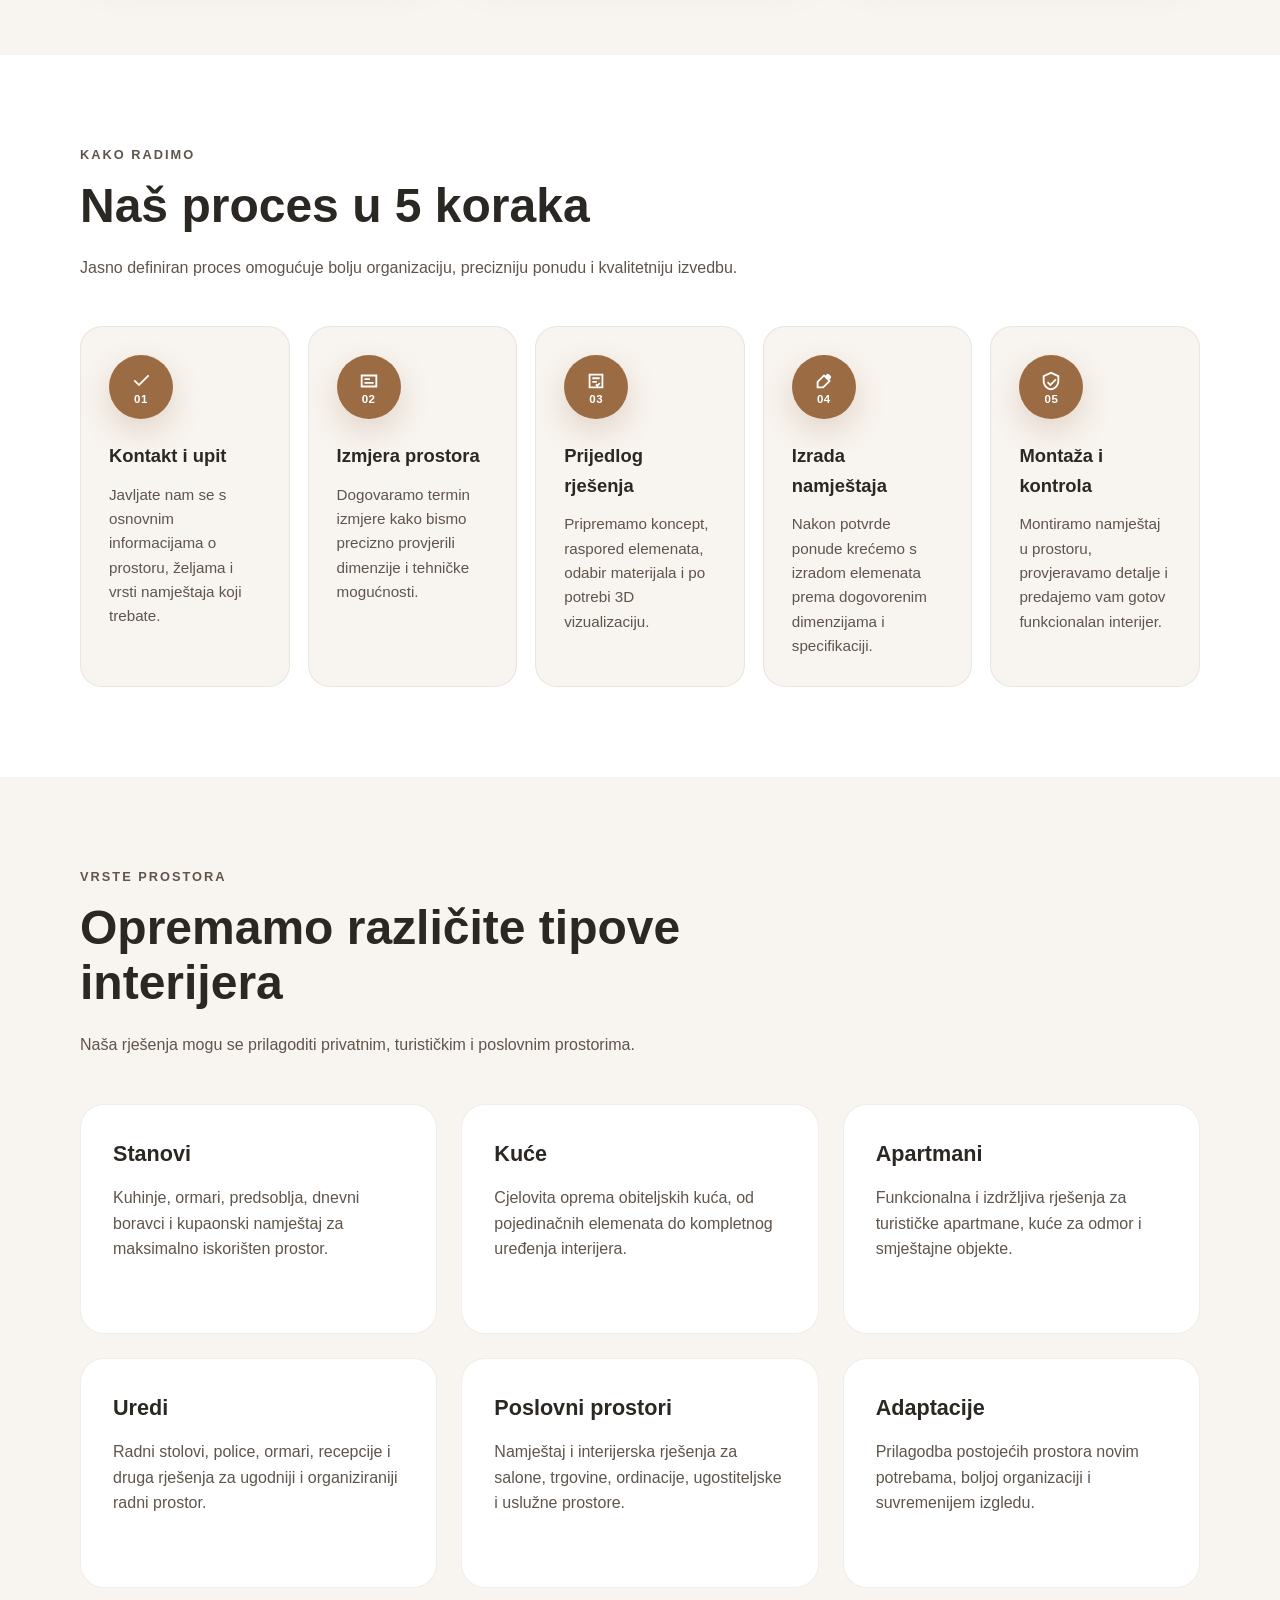
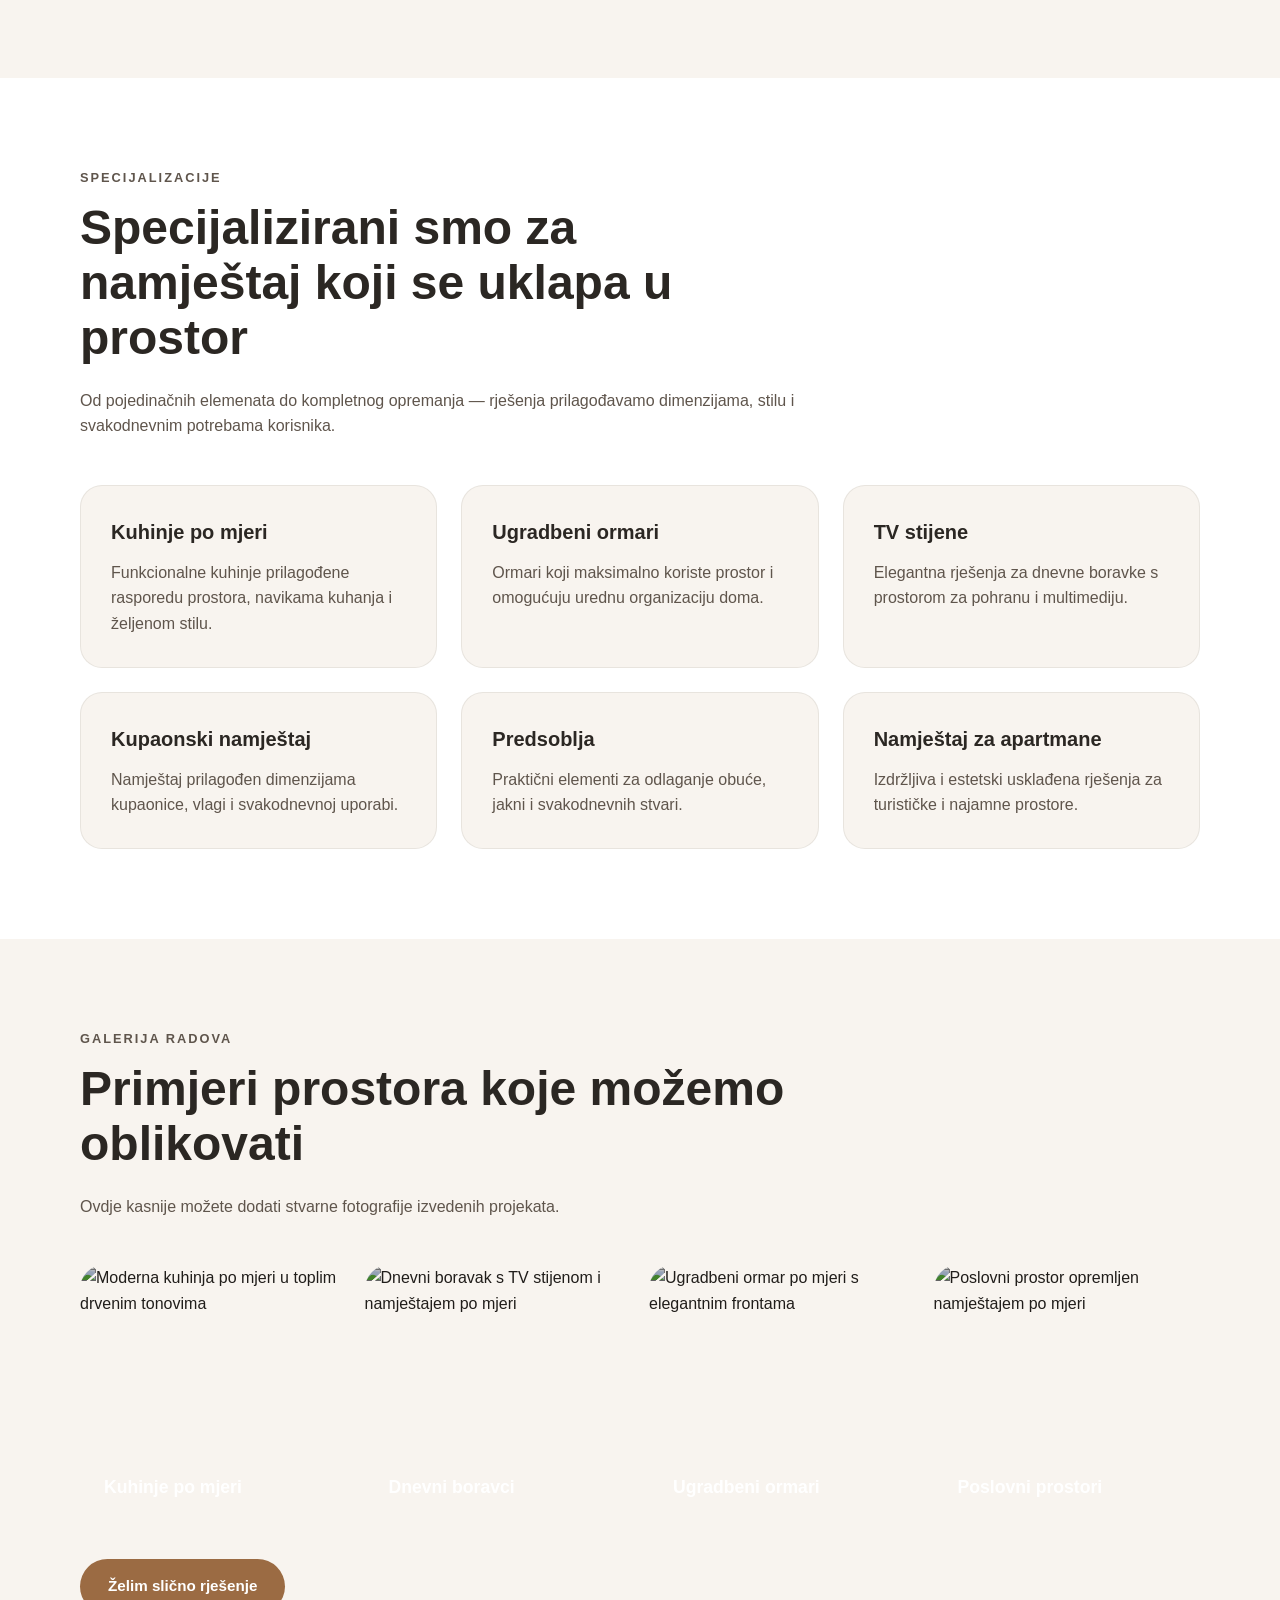
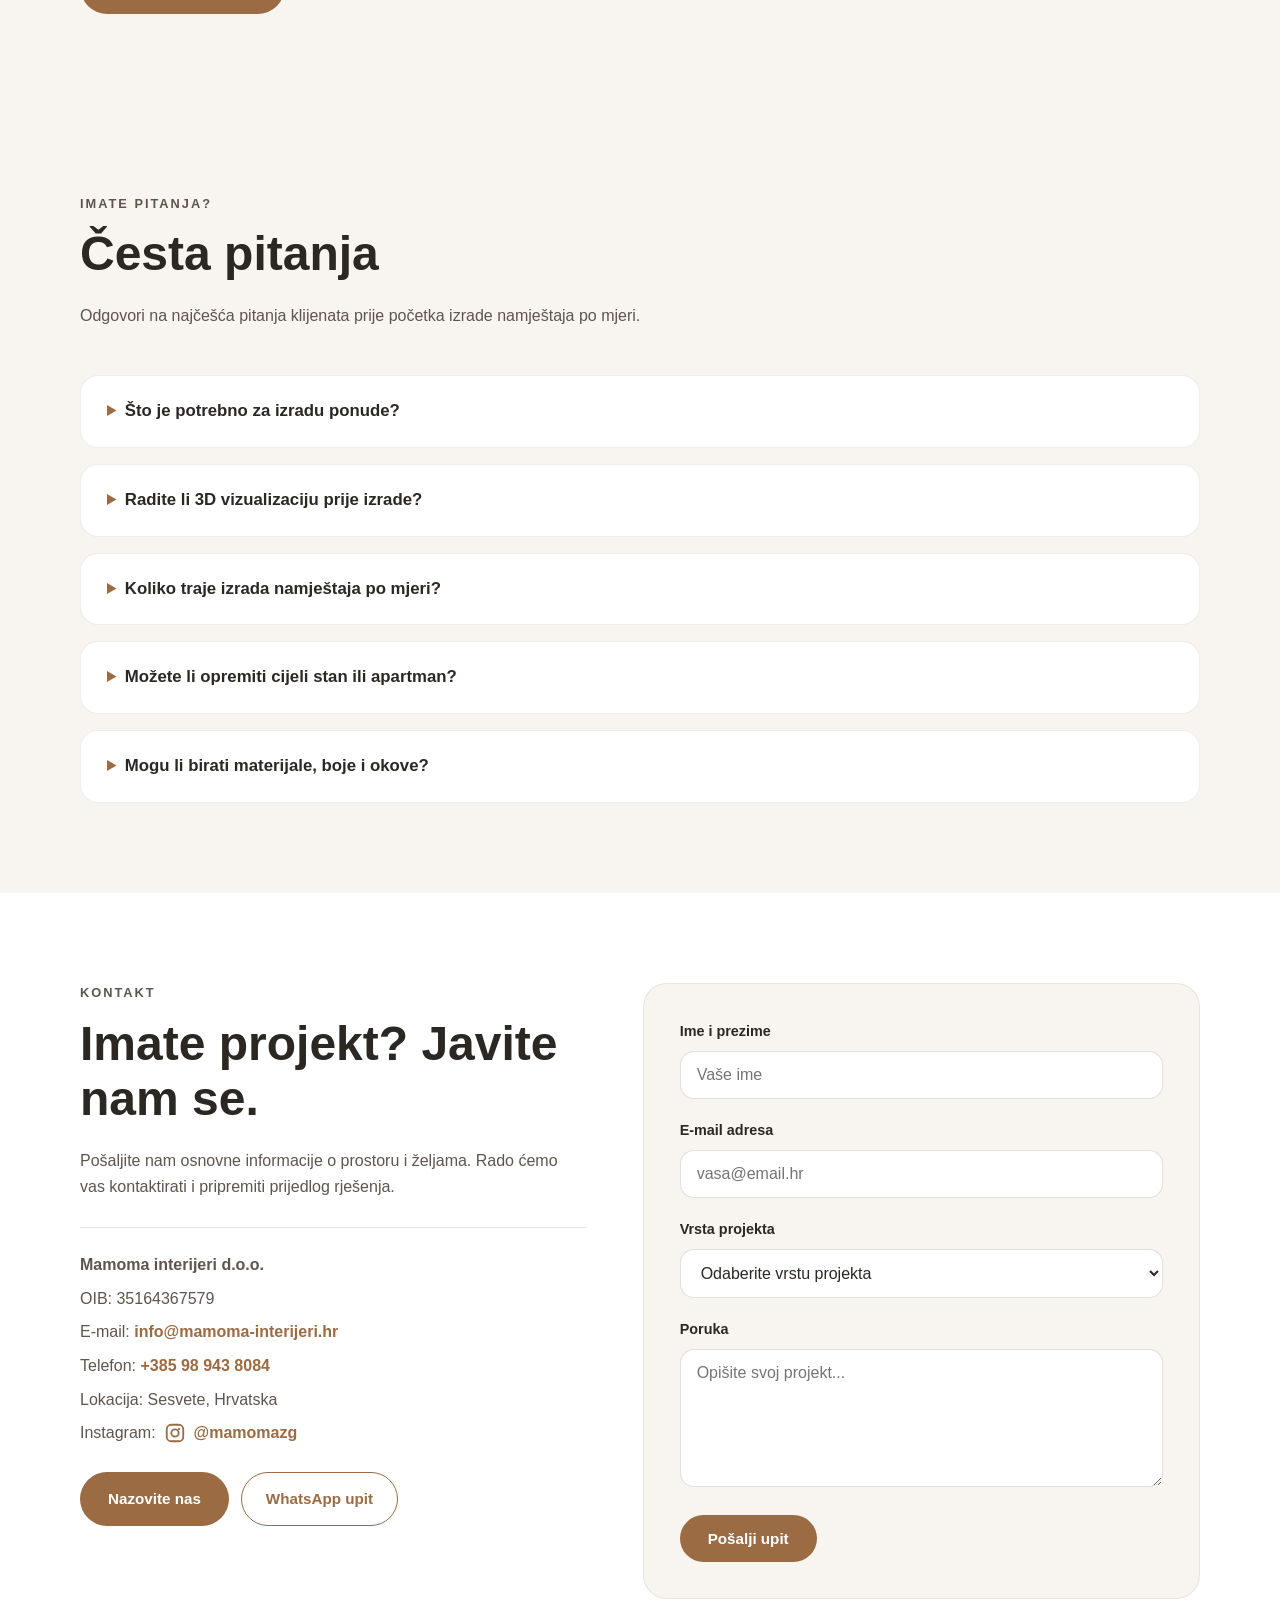
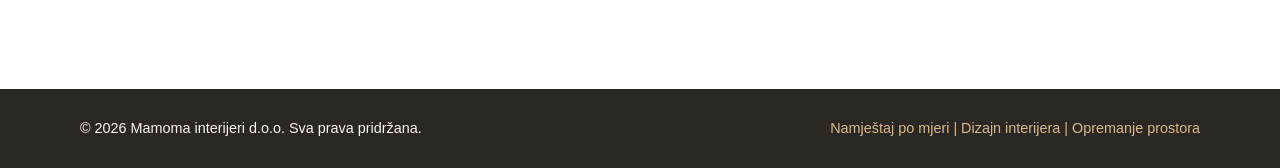
==== commit 80485657: "Add files via upload" ====
--- a/index.html
+++ b/index.html
@@ -667,43 +667,51 @@
 
                 <div class="gallery-grid">
 
-                    <figure class="gallery-card">
-                        <img 
-                            src="https://images.unsplash.com/photo-1556912173-3bb406ef7e77?auto=format&fit=crop&w=900&q=80" 
-                            alt="Moderna kuhinja po mjeri u toplim drvenim tonovima"
-                            loading="lazy"
-                        >
-                        <figcaption>Kuhinje po mjeri</figcaption>
-                    </figure>
-
-                    <figure class="gallery-card">
-                        <img 
-                            src="https://images.unsplash.com/photo-1600210492486-724fe5c67fb0?auto=format&fit=crop&w=900&q=80" 
-                            alt="Dnevni boravak s TV stijenom i namještajem po mjeri"
-                            loading="lazy"
-                        >
-                        <figcaption>Dnevni boravci</figcaption>
-                    </figure>
-
-                    <figure class="gallery-card">
-                        <img 
-                            src="https://images.unsplash.com/photo-1618220179428-22790b461013?auto=format&fit=crop&w=900&q=80" 
-                            alt="Ugradbeni ormar po mjeri s elegantnim frontama"
-                            loading="lazy"
-                        >
-                        <figcaption>Ugradbeni ormari</figcaption>
-                    </figure>
-
-                    <figure class="gallery-card">
-                        <img 
-                            src="https://images.unsplash.com/photo-1497366754035-f200968a6e72?auto=format&fit=crop&w=900&q=80" 
-                            alt="Poslovni prostor opremljen namještajem po mjeri"
-                            loading="lazy"
-                        >
-                        <figcaption>Poslovni prostori</figcaption>
-                    </figure>
-
-                </div>
+					<a href="kuhinje-po-mjeri.html" class="gallery-link" aria-label="Pogledajte stranicu Kuhinje po mjeri">
+						<figure class="gallery-card">
+							<img 
+								src="https://images.unsplash.com/photo-1556912173-3bb406ef7e77?auto=format&fit=crop&w=900&q=80" 
+								alt="Moderna kuhinja po mjeri u toplim drvenim tonovima"
+								loading="lazy"
+							>
+							<figcaption>Kuhinje po mjeri</figcaption>
+						</figure>
+					</a>
+
+					<a href="dnevni-boravci.html" class="gallery-link" aria-label="Pogledajte stranicu Dnevni boravci">
+						<figure class="gallery-card">
+							<img 
+								src="https://images.unsplash.com/photo-1600210492486-724fe5c67fb0?auto=format&fit=crop&w=900&q=80" 
+								alt="Dnevni boravak s TV stijenom i namještajem po mjeri"
+								loading="lazy"
+							>
+							<figcaption>Dnevni boravci</figcaption>
+						</figure>
+					</a>
+
+					<a href="ugradbeni-ormari.html" class="gallery-link" aria-label="Pogledajte stranicu Ugradbeni ormari">
+						<figure class="gallery-card">
+							<img 
+								src="https://images.unsplash.com/photo-1618220179428-22790b461013?auto=format&fit=crop&w=900&q=80" 
+								alt="Ugradbeni ormar po mjeri s elegantnim frontama"
+								loading="lazy"
+							>
+							<figcaption>Ugradbeni ormari</figcaption>
+						</figure>
+					</a>
+
+					<a href="poslovni-prostori.html" class="gallery-link" aria-label="Pogledajte stranicu Poslovni prostori">
+						<figure class="gallery-card">
+							<img 
+								src="https://images.unsplash.com/photo-1497366754035-f200968a6e72?auto=format&fit=crop&w=900&q=80" 
+								alt="Poslovni prostor opremljen namještajem po mjeri"
+								loading="lazy"
+							>
+							<figcaption>Poslovni prostori</figcaption>
+						</figure>
+					</a>
+
+				</div>
 
                 <div class="gallery-actions">
                     <a href="#kontakt" class="btn-primary">Želim slično rješenje</a>
--- a/css/styles.css
+++ b/css/styles.css
@@ -13,11 +13,14 @@
    09. Prednosti
    10. Proces rada
    11. Vrste prostora
-   12. Galerija
-   13. Česta pitanja
-   14. Kontakt
-   15. Footer
-   16. Responzivnost
+   12. Specijalizacije
+   13. Galerija
+   14. Česta pitanja
+   15. Kontakt
+   16. Premium hover detalj za kartice
+   17. Footer
+   18. Mobilni floating gumb
+   19. Responzivnost
    ========================================================= */
 
 
@@ -565,21 +568,38 @@
     border: 1px solid rgba(43, 39, 35, 0.08);
 }
 
-.process-step span {
+.process-number {
     display: inline-flex;
-    width: 48px;
-    height: 48px;
+    width: 64px;
+    height: 64px;
     align-items: center;
     justify-content: center;
+    flex-direction: column;
+    gap: 2px;
     background-color: var(--color-gold);
     color: var(--color-white);
     border-radius: 50%;
     font-weight: 700;
     margin-bottom: 20px;
+    box-shadow: 0 12px 30px rgba(155, 107, 67, 0.22);
+}
+
+.process-number small {
+    font-size: 0.72rem;
+    line-height: 1;
+    letter-spacing: 0.5px;
+}
+
+.process-icon {
+    width: 22px;
+    height: 22px;
+    fill: currentColor;
+    display: block;
 }
 
 .process-step h3 {
     font-size: 1.15rem;
+    margin-top: 2px;
     margin-bottom: 12px;
     color: var(--color-dark);
 }
@@ -629,7 +649,6 @@
 }
 
 
-
 /* =========================================================
    12. SPECIJALIZACIJE
    ========================================================= */
@@ -715,6 +734,22 @@
 
 .gallery-actions {
     margin-top: 34px;
+}
+
+.gallery-link {
+    display: block;
+    color: inherit;
+    text-decoration: none;
+    border-radius: var(--radius-large);
+}
+
+.gallery-link .gallery-card {
+    height: 100%;
+}
+
+.gallery-link:focus-visible {
+    outline: 3px solid var(--color-gold-light);
+    outline-offset: 4px;
 }
 
 
@@ -880,9 +915,8 @@
 }
 
 
-
-/* =========================================================
-   PREMIUM HOVER DETALJ ZA KARTICE
+/* =========================================================
+   16. PREMIUM HOVER DETALJ ZA KARTICE
    ========================================================= */
 
 .service-card,
@@ -919,7 +953,7 @@
 
 
 /* =========================================================
-   16. FOOTER
+   17. FOOTER
    ========================================================= */
 
 .site-footer {
@@ -942,7 +976,7 @@
 
 
 /* =========================================================
-   17. MOBILNI FLOATING GUMB
+   18. MOBILNI FLOATING GUMB
    ========================================================= */
 
 .mobile-floating-call {
@@ -951,7 +985,7 @@
 
 
 /* =========================================================
-   18. RESPONZIVNOST
+   19. RESPONZIVNOST
    ========================================================= */
 
 /* Manji laptopi */
@@ -1099,52 +1133,44 @@
     }
 
     .hero {
-		min-height: 100svh;
-		text-align: center;
-		align-items: flex-start;
-		padding-top: 110px;
-		padding-bottom: 90px;
-	}
-
-	.hero-content {
-		margin: 0 auto;
-		padding-top: 0;
-	}
-
-	.hero-subtitle {
-		font-size: 0.72rem;
-		letter-spacing: 3px;
-		margin-bottom: 14px;
-	}
-
-	.hero h1 {
-		font-size: clamp(2.15rem, 10vw, 3.2rem);
-		line-height: 1.05;
-		margin-bottom: 22px;
-	}
-
-	.hero-text {
-		font-size: 1rem;
-		line-height: 1.55;
-		margin-bottom: 26px;
-	}
-
-	.hero-actions {
-		justify-content: center;
-		gap: 12px;
-	}
-
-	.hero-badges {
-		justify-content: center;
-		margin-top: 22px;
-	}
+        min-height: 100svh;
+        text-align: center;
+        align-items: flex-start;
+        padding-top: 110px;
+        padding-bottom: 90px;
+    }
+
+    .hero-content {
+        margin: 0 auto;
+        padding-top: 0;
+    }
+
+    .hero-subtitle {
+        font-size: 0.72rem;
+        letter-spacing: 3px;
+        margin-bottom: 14px;
+    }
+
+    .hero h1 {
+        font-size: clamp(2.15rem, 10vw, 3.2rem);
+        line-height: 1.05;
+        margin-bottom: 22px;
+    }
+
+    .hero-text {
+        font-size: 1rem;
+        line-height: 1.55;
+        margin-bottom: 26px;
+    }
 
     .hero-actions {
         justify-content: center;
+        gap: 12px;
     }
 
     .hero-badges {
         justify-content: center;
+        margin-top: 22px;
     }
 
     .features-grid,
@@ -1169,31 +1195,31 @@
     }
 
     .mobile-floating-call {
-		position: fixed;
-		left: 5%;
-		right: 5%;
-		bottom: 16px;
-		z-index: 1200;
-		display: block;
-		text-align: center;
-		background-color: var(--color-gold);
-		color: var(--color-white);
-		text-decoration: none;
-		padding: 14px 18px;
-		border-radius: 999px;
-		font-weight: 800;
-		box-shadow: 0 16px 40px rgba(0, 0, 0, 0.22);
-		opacity: 0;
-		visibility: hidden;
-		transform: translateY(16px);
-		transition: opacity 0.3s ease, visibility 0.3s ease, transform 0.3s ease;
-	}
-
-	.mobile-floating-call.is-visible {
-		opacity: 1;
-		visibility: visible;
-		transform: translateY(0);
-	}
+        position: fixed;
+        left: 5%;
+        right: 5%;
+        bottom: 16px;
+        z-index: 1200;
+        display: block;
+        text-align: center;
+        background-color: var(--color-gold);
+        color: var(--color-white);
+        text-decoration: none;
+        padding: 14px 18px;
+        border-radius: 999px;
+        font-weight: 800;
+        box-shadow: 0 16px 40px rgba(0, 0, 0, 0.22);
+        opacity: 0;
+        visibility: hidden;
+        transform: translateY(16px);
+        transition: opacity 0.3s ease, visibility 0.3s ease, transform 0.3s ease;
+    }
+
+    .mobile-floating-call.is-visible {
+        opacity: 1;
+        visibility: visible;
+        transform: translateY(0);
+    }
 }
 
 /* Mali mobiteli */
@@ -1203,9 +1229,9 @@
     }
 
     .logo-text {
-		font-size: 0.78rem;
-		letter-spacing: 0.1px;
-	}
+        font-size: 0.78rem;
+        letter-spacing: 0.1px;
+    }
 
     .logo-company-type {
         display: none;
@@ -1225,42 +1251,42 @@
     }
 
     .hero {
-		padding-top: 105px;
-		padding-bottom: 100px;
-	}
-
-	.hero-subtitle {
-		font-size: 0.68rem;
-		letter-spacing: 2.5px;
-	}
-
-	.hero h1 {
-		font-size: clamp(2rem, 11vw, 2.7rem);
-		line-height: 1.05;
-		margin-bottom: 20px;
-	}
-
-	.hero-text {
-		font-size: 0.98rem;
-		line-height: 1.55;
-	}
-
-	.hero-badges span {
-		font-size: 0.82rem;
-		padding: 7px 12px;
-	}
+        padding-top: 105px;
+        padding-bottom: 100px;
+    }
+
+    .hero-subtitle {
+        font-size: 0.68rem;
+        letter-spacing: 2.5px;
+    }
+
+    .hero h1 {
+        font-size: clamp(2rem, 11vw, 2.7rem);
+        line-height: 1.05;
+        margin-bottom: 20px;
+    }
+
+    .hero-text {
+        font-size: 0.98rem;
+        line-height: 1.55;
+    }
+
+    .hero-badges span {
+        font-size: 0.82rem;
+        padding: 7px 12px;
+    }
 
     .btn-primary,
-	.btn-secondary,
-	.btn-outline {
-		width: auto;
-		text-align: center;
-	}
-
-	.hero-actions .btn-primary,
-	.hero-actions .btn-secondary {
-		width: 100%;
-	}
+    .btn-secondary,
+    .btn-outline {
+        width: auto;
+        text-align: center;
+    }
+
+    .hero-actions .btn-primary,
+    .hero-actions .btn-secondary {
+        width: 100%;
+    }
 
     .hero-actions,
     .contact-actions {
@@ -1279,3 +1305,431 @@
         padding: 24px;
     }
 }
+
+/* =========================================================
+   20. PODSTRANICE KATEGORIJA
+   ========================================================= */
+
+.subpage-hero {
+    min-height: 72vh;
+    background-image:
+        linear-gradient(rgba(20, 18, 15, 0.52), rgba(20, 18, 15, 0.62)),
+        var(--subpage-image);
+    background-size: cover;
+    background-position: center;
+    display: flex;
+    align-items: center;
+    padding: 130px 0 80px;
+    color: var(--color-white);
+}
+
+.subpage-hero-content {
+    max-width: 780px;
+}
+
+.subpage-hero h1 {
+    font-size: clamp(2.6rem, 6vw, 5.1rem);
+    line-height: 1.04;
+    margin-bottom: 24px;
+}
+
+.subpage-hero p:not(.hero-subtitle) {
+    max-width: 680px;
+    color: #f4eee7;
+    font-size: 1.13rem;
+    margin-bottom: 30px;
+}
+
+.subpage-layout {
+    display: grid;
+    grid-template-columns: 1.35fr 0.8fr;
+    gap: 54px;
+    align-items: start;
+}
+
+.subpage-main-text h2 {
+    font-size: clamp(2rem, 4vw, 3rem);
+    line-height: 1.15;
+    margin-bottom: 22px;
+}
+
+.subpage-main-text p {
+    color: var(--color-text-muted);
+    margin-bottom: 18px;
+    font-size: 1.02rem;
+}
+
+.subpage-side-card {
+    background-color: var(--color-white);
+    padding: 34px;
+    border-radius: var(--radius-large);
+    box-shadow: var(--shadow-soft);
+    border: 1px solid rgba(155, 107, 67, 0.12);
+}
+
+.subpage-side-card h3 {
+    font-size: 1.35rem;
+    margin-bottom: 14px;
+}
+
+.subpage-side-card p {
+    color: var(--color-text-muted);
+    margin-bottom: 22px;
+}
+
+.subpage-features {
+    background-color: var(--color-white);
+}
+
+.subpage-feature-grid {
+    display: grid;
+    grid-template-columns: repeat(4, 1fr);
+    gap: 22px;
+}
+
+.subpage-feature-card {
+    background-color: var(--color-bg);
+    padding: 28px;
+    border-radius: var(--radius-medium);
+    border: 1px solid rgba(43, 39, 35, 0.08);
+    position: relative;
+    overflow: hidden;
+    transition: transform 0.3s ease, box-shadow 0.3s ease;
+}
+
+.subpage-feature-card::before {
+    content: "";
+    position: absolute;
+    inset: 0 auto 0 0;
+    width: 4px;
+    background-color: var(--color-gold);
+    transform: scaleY(0);
+    transform-origin: bottom;
+    transition: transform 0.3s ease;
+}
+
+.subpage-feature-card:hover {
+    transform: translateY(-6px);
+    box-shadow: 0 22px 55px rgba(43, 39, 35, 0.1);
+}
+
+.subpage-feature-card:hover::before {
+    transform: scaleY(1);
+}
+
+.subpage-feature-card h3 {
+    font-size: 1.16rem;
+    margin-bottom: 12px;
+}
+
+.subpage-feature-card p {
+    color: var(--color-text-muted);
+    font-size: 0.96rem;
+}
+
+.related-pages {
+    background-color: var(--color-bg);
+}
+
+.related-grid {
+    display: grid;
+    grid-template-columns: repeat(3, 1fr);
+    gap: 22px;
+}
+
+.related-card {
+    display: block;
+    background-color: var(--color-white);
+    padding: 28px;
+    border-radius: var(--radius-medium);
+    border: 1px solid rgba(43, 39, 35, 0.08);
+    text-decoration: none;
+    color: var(--color-dark);
+    transition: transform 0.3s ease, box-shadow 0.3s ease;
+}
+
+.related-card:hover {
+    transform: translateY(-6px);
+    box-shadow: 0 22px 55px rgba(43, 39, 35, 0.1);
+}
+
+.related-card span {
+    display: block;
+    font-weight: 800;
+    font-size: 1.15rem;
+    margin-bottom: 10px;
+}
+
+.related-card p {
+    color: var(--color-text-muted);
+}
+
+.gallery-link {
+    display: block;
+    color: inherit;
+    text-decoration: none;
+    border-radius: var(--radius-large);
+}
+
+.gallery-link:focus-visible {
+    outline: 3px solid var(--color-gold-light);
+    outline-offset: 4px;
+}
+
+/* Responzivnost za podstranice */
+@media (max-width: 992px) {
+    .subpage-layout {
+        grid-template-columns: 1fr;
+    }
+
+    .subpage-feature-grid {
+        grid-template-columns: repeat(2, 1fr);
+    }
+
+    .related-grid {
+        grid-template-columns: 1fr;
+    }
+}
+
+@media (max-width: 768px) {
+    .subpage-hero {
+        min-height: 100svh;
+        text-align: center;
+        align-items: flex-start;
+        padding-top: 112px;
+        padding-bottom: 80px;
+    }
+
+    .subpage-hero-content {
+        margin: 0 auto;
+    }
+
+    .subpage-hero h1 {
+        font-size: clamp(2.15rem, 10vw, 3.2rem);
+    }
+
+    .subpage-hero p:not(.hero-subtitle) {
+        font-size: 1rem;
+        margin-left: auto;
+        margin-right: auto;
+    }
+
+    .subpage-feature-grid {
+        grid-template-columns: 1fr;
+    }
+}
+
+@media (max-width: 480px) {
+    .subpage-hero {
+        padding-top: 105px;
+        padding-bottom: 92px;
+    }
+
+    .subpage-hero h1 {
+        font-size: clamp(2rem, 11vw, 2.7rem);
+    }
+
+    .subpage-side-card,
+    .subpage-feature-card,
+    .related-card {
+        border-radius: 18px;
+        padding: 24px;
+    }
+}
+
+
+/* =========================================================
+   21. GALERIJA NA PODSTRANICAMA + LIGHTBOX========================================================= */
+
+.project-gallery {
+    background-color: var(--color-bg);
+}
+
+.project-gallery-grid {
+    display: grid;
+    grid-template-columns: repeat(3, 1fr);
+    gap: 18px;
+}
+
+.project-gallery-item {
+    display: block;
+    width: 100%;
+    height: 260px;
+    padding: 0;
+    border: none;
+    border-radius: var(--radius-large);
+    overflow: hidden;
+    cursor: pointer;
+    background-color: transparent;
+    box-shadow: 0 18px 45px rgba(43, 39, 35, 0.08);
+}
+
+.project-gallery-item img {
+    width: 100%;
+    height: 100%;
+    object-fit: cover;
+    display: block;
+    transition: transform 0.4s ease, filter 0.4s ease;
+}
+
+.project-gallery-item:hover img {
+    transform: scale(1.06);
+    filter: brightness(0.85);
+}
+
+.project-gallery-item:focus-visible {
+    outline: 3px solid var(--color-gold);
+    outline-offset: 4px;
+}
+
+/* Lightbox */
+.gallery-lightbox {
+    position: fixed;
+    inset: 0;
+    z-index: 3000;
+    display: flex;
+    align-items: center;
+    justify-content: center;
+    padding: 80px 90px;
+    background-color: rgba(17, 23, 34, 0.92);
+    opacity: 0;
+    visibility: hidden;
+    pointer-events: none;
+    transition: opacity 0.3s ease, visibility 0.3s ease;
+}
+
+.gallery-lightbox.is-open {
+    opacity: 1;
+    visibility: visible;
+    pointer-events: auto;
+}
+
+.gallery-lightbox-content {
+    width: min(1000px, 100%);
+    text-align: center;
+}
+
+.gallery-lightbox-image {
+    max-width: 100%;
+    max-height: 75vh;
+    object-fit: contain;
+    border-radius: var(--radius-large);
+    box-shadow: 0 30px 90px rgba(0, 0, 0, 0.45);
+}
+
+.gallery-lightbox-caption {
+    margin-top: 16px;
+    color: var(--color-white);
+    font-size: 1rem;
+    font-weight: 700;
+}
+
+.gallery-lightbox-close {
+    position: absolute;
+    top: 24px;
+    right: 30px;
+    width: 48px;
+    height: 48px;
+    border: none;
+    border-radius: 50%;
+    background-color: var(--color-white);
+    color: var(--color-dark);
+    font-size: 2rem;
+    line-height: 1;
+    cursor: pointer;
+    transition: transform 0.3s ease, background-color 0.3s ease;
+}
+
+.gallery-lightbox-close:hover {
+    transform: scale(1.06);
+    background-color: var(--color-gold-light);
+}
+
+.gallery-lightbox-nav {
+    position: absolute;
+    top: 50%;
+    transform: translateY(-50%);
+    width: 54px;
+    height: 54px;
+    border: none;
+    border-radius: 50%;
+    background-color: rgba(255, 255, 255, 0.95);
+    color: var(--color-dark);
+    font-size: 2rem;
+    cursor: pointer;
+    transition: transform 0.3s ease, background-color 0.3s ease;
+}
+
+.gallery-lightbox-nav:hover {
+    transform: translateY(-50%) scale(1.06);
+    background-color: var(--color-gold-light);
+}
+
+.gallery-lightbox-prev {
+    left: 28px;
+}
+
+.gallery-lightbox-next {
+    right: 28px;
+}
+
+body.lightbox-open {
+    overflow: hidden;
+}
+
+/* Responzivnost galerije */
+@media (max-width: 992px) {
+    .project-gallery-grid {
+        grid-template-columns: repeat(2, 1fr);
+    }
+}
+
+@media (max-width: 768px) {
+    .project-gallery-grid {
+        grid-template-columns: 1fr;
+    }
+
+    .project-gallery-item {
+        height: 240px;
+    }
+
+    .gallery-lightbox {
+        padding: 70px 20px;
+    }
+
+    .gallery-lightbox-nav {
+        width: 44px;
+        height: 44px;
+        font-size: 1.6rem;
+    }
+
+    .gallery-lightbox-prev {
+        left: 12px;
+    }
+
+    .gallery-lightbox-next {
+        right: 12px;
+    }
+
+    .gallery-lightbox-close {
+        top: 18px;
+        right: 18px;
+        width: 44px;
+        height: 44px;
+    }
+
+    .gallery-lightbox-image {
+        max-height: 70vh;
+    }
+}
+
+@media (max-width: 480px) {
+    .project-gallery-item {
+        height: 220px;
+        border-radius: 18px;
+    }
+
+    .gallery-lightbox-image {
+        border-radius: 18px;
+    }
+}
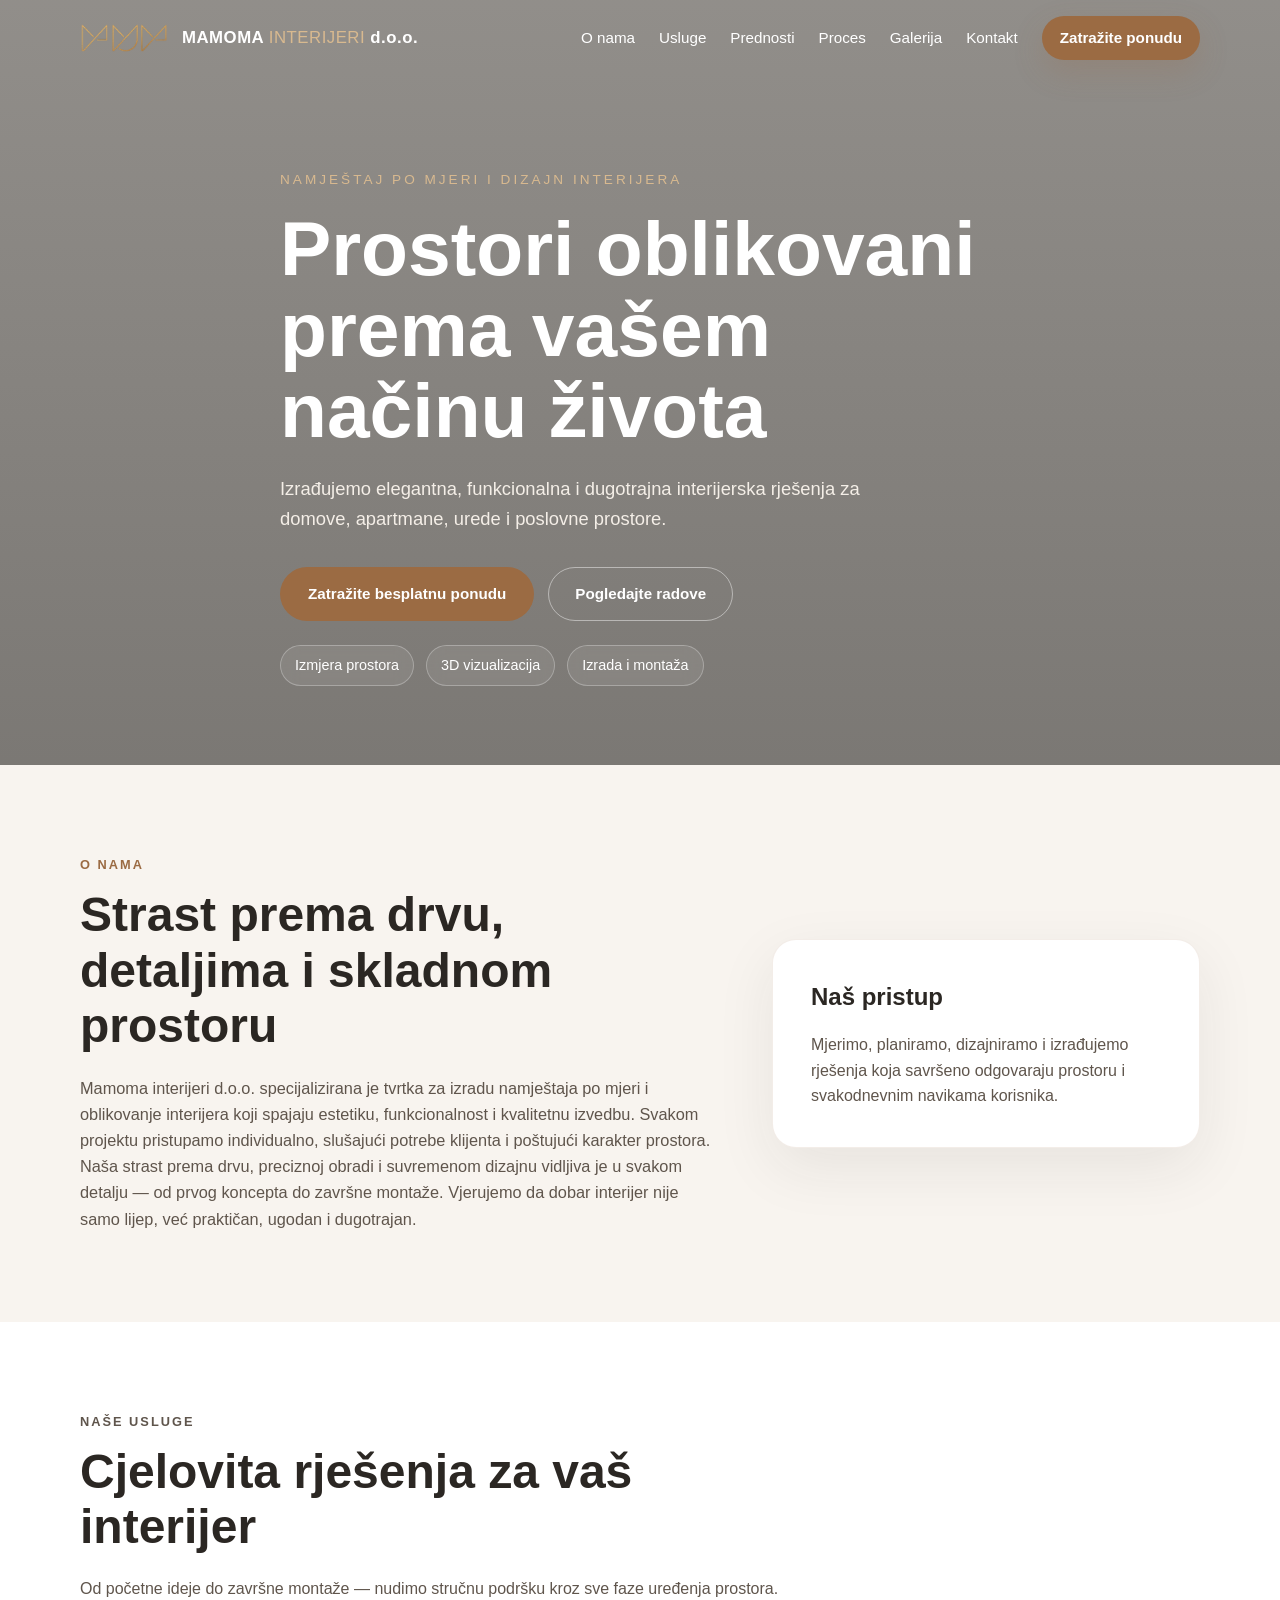
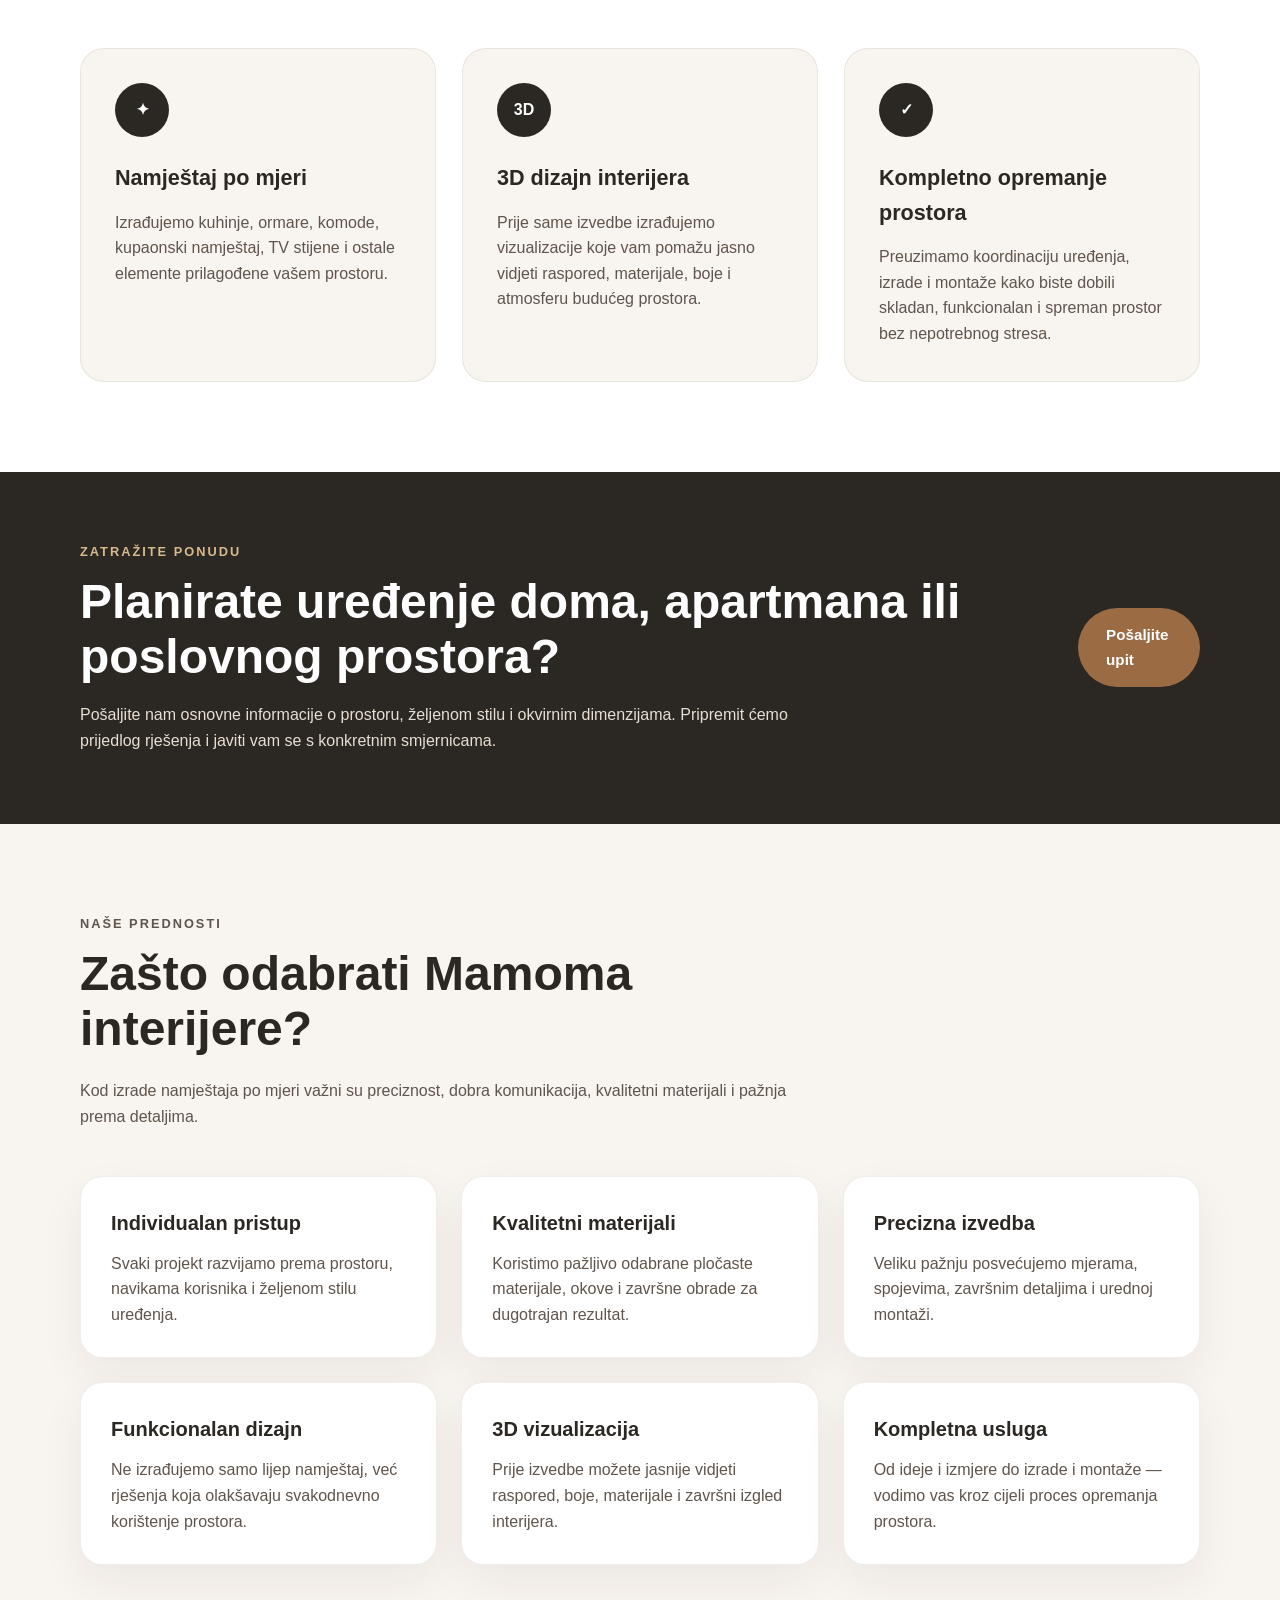
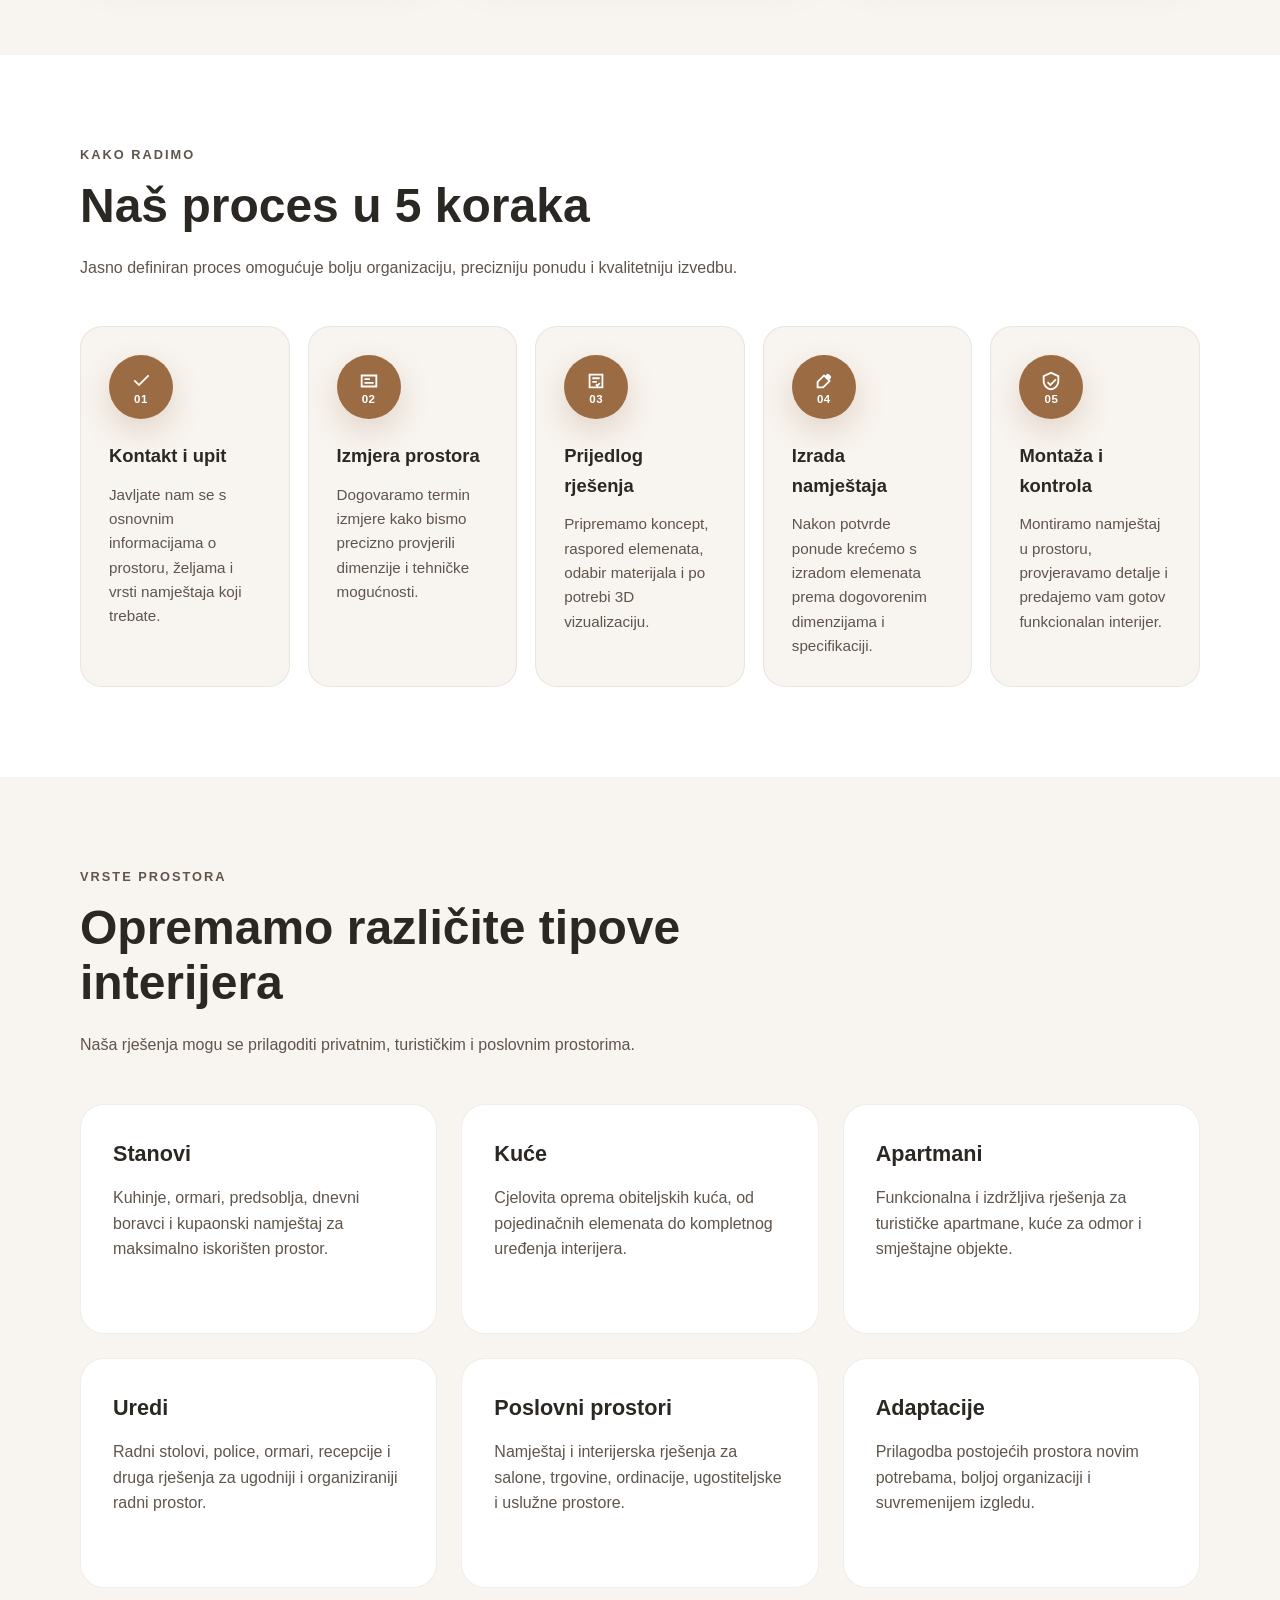
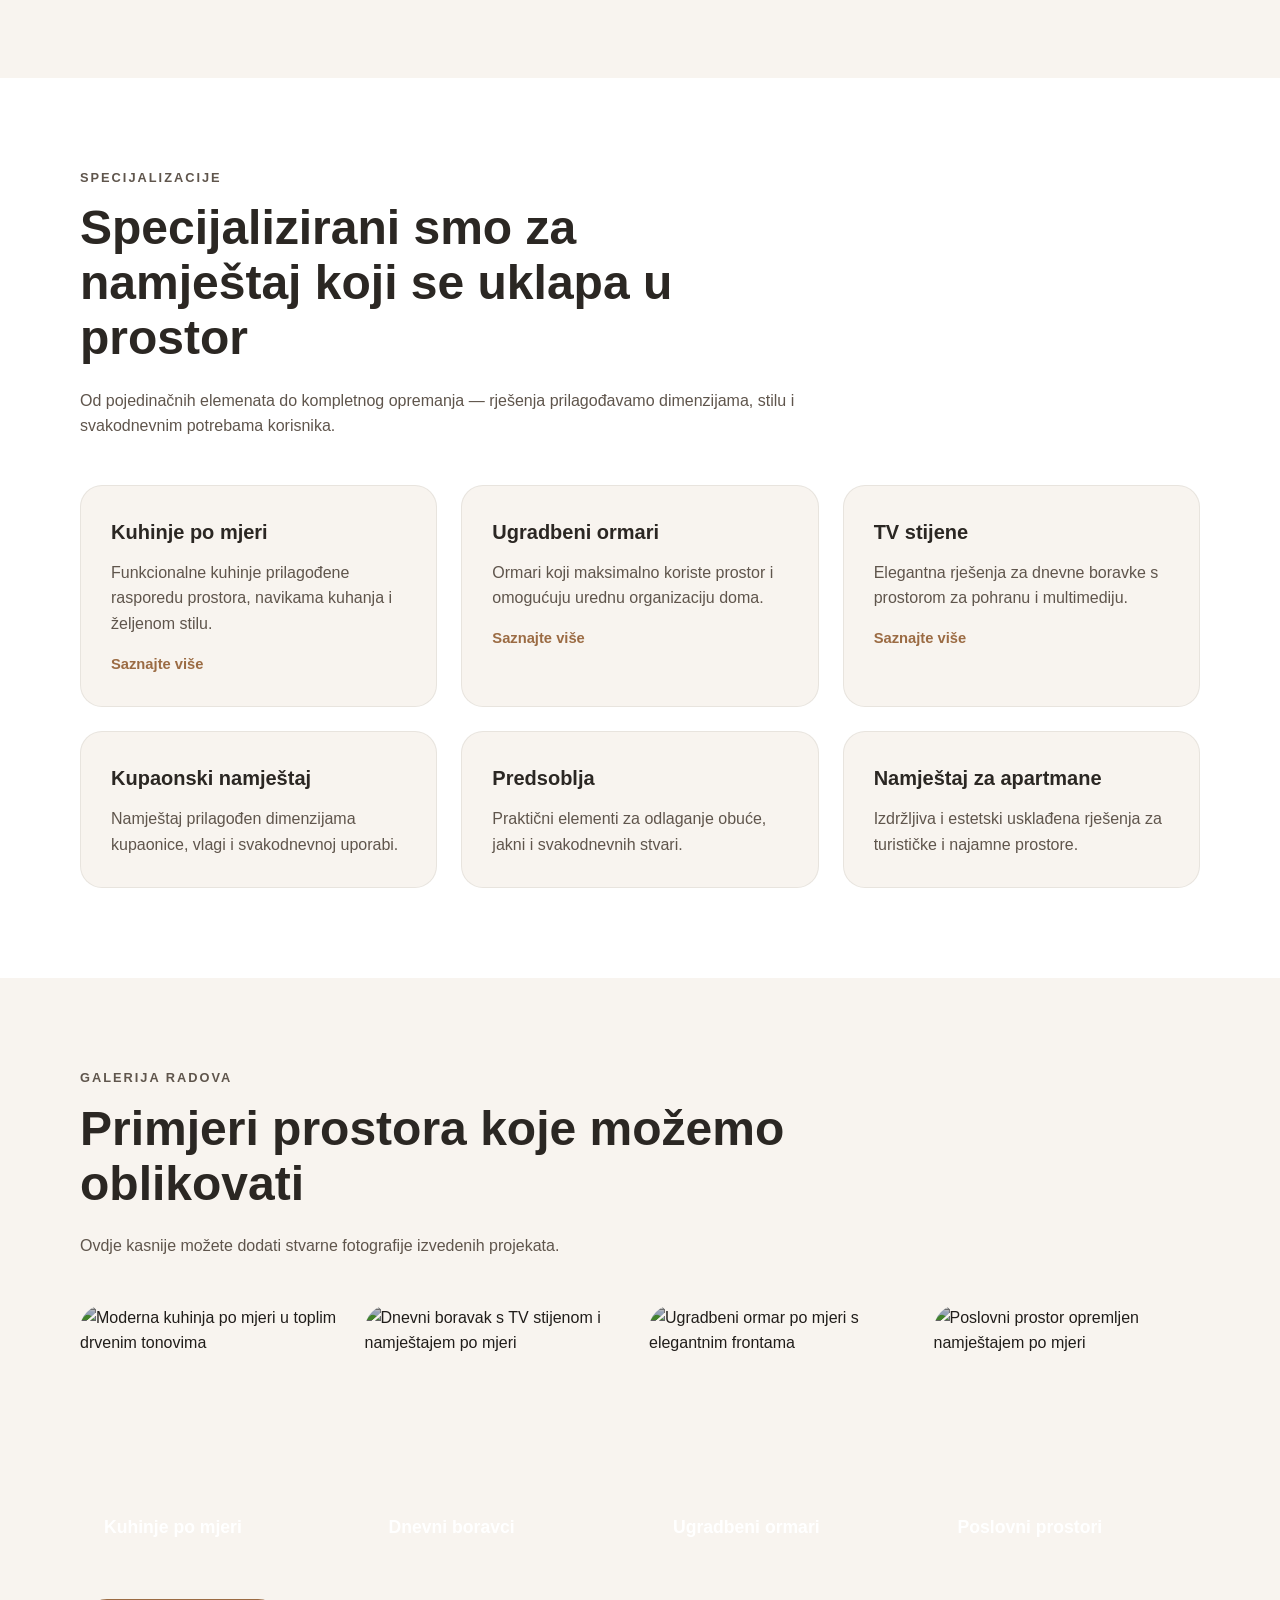
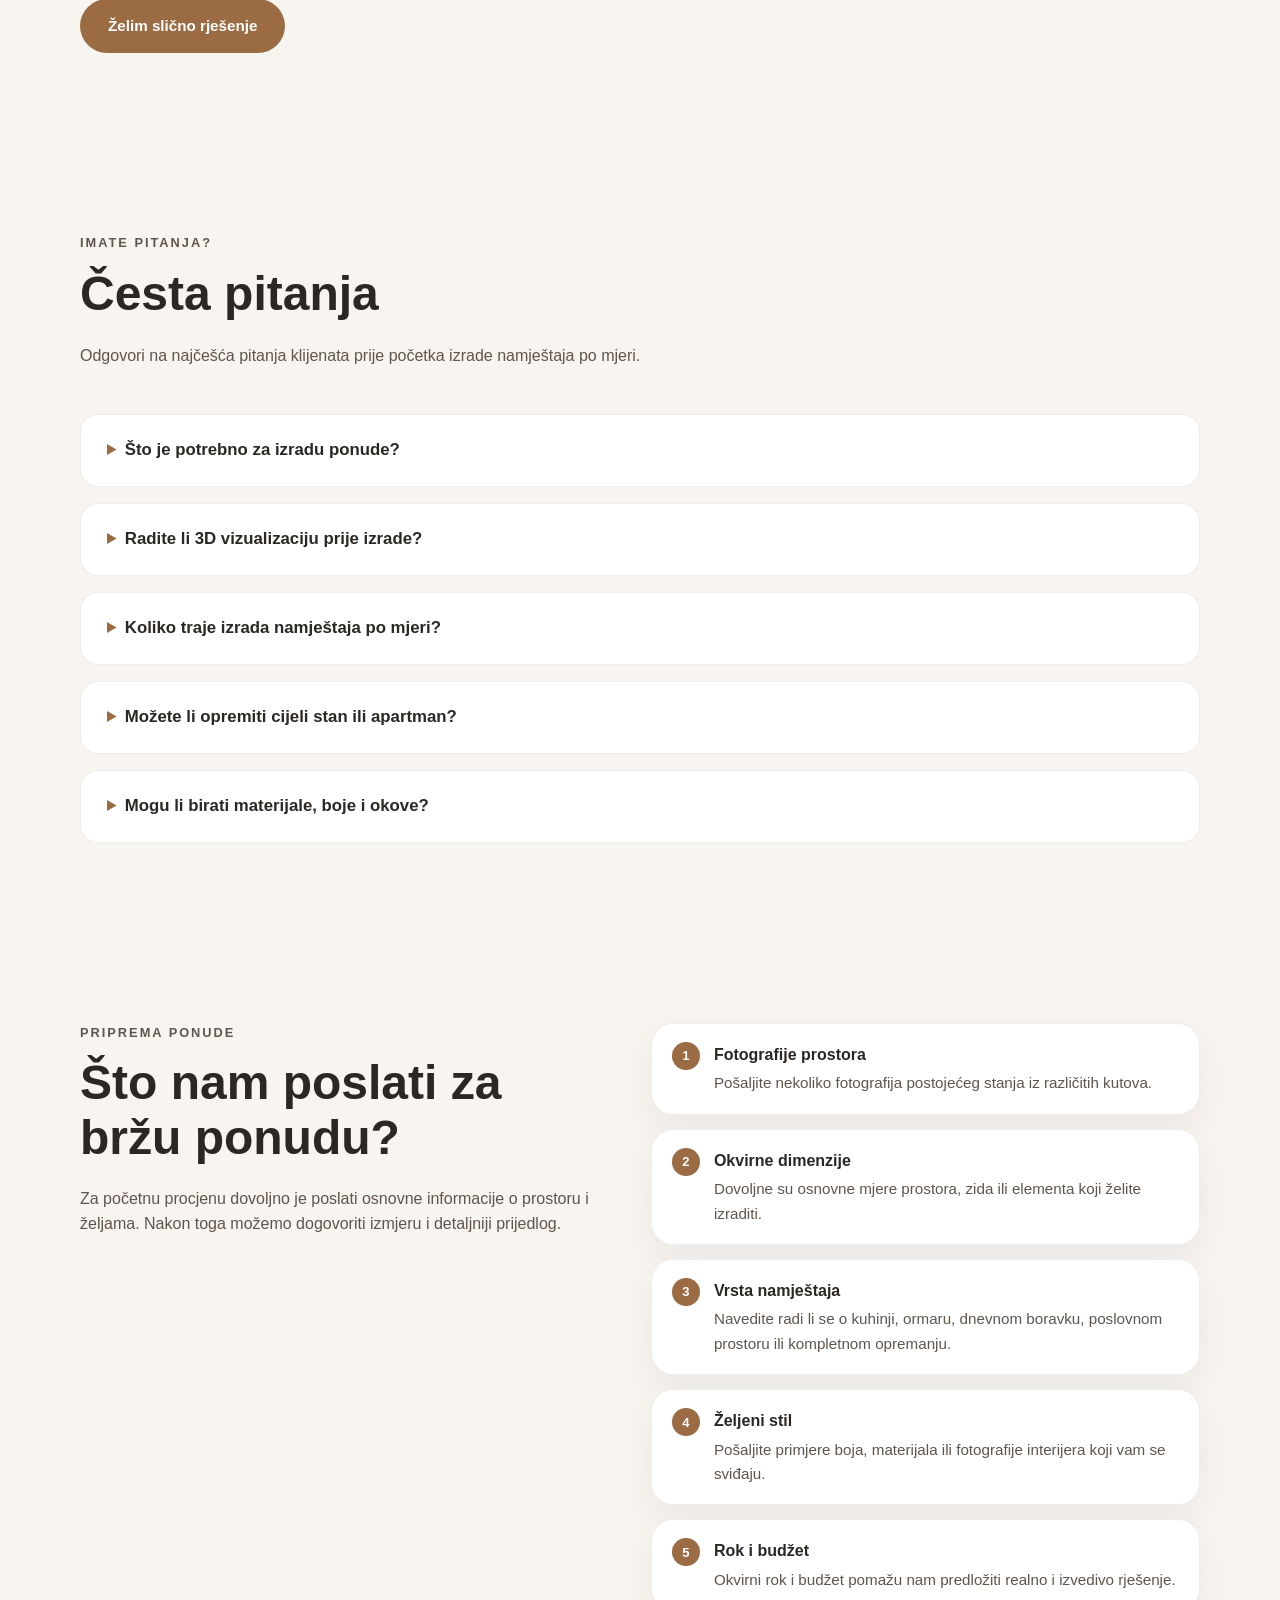
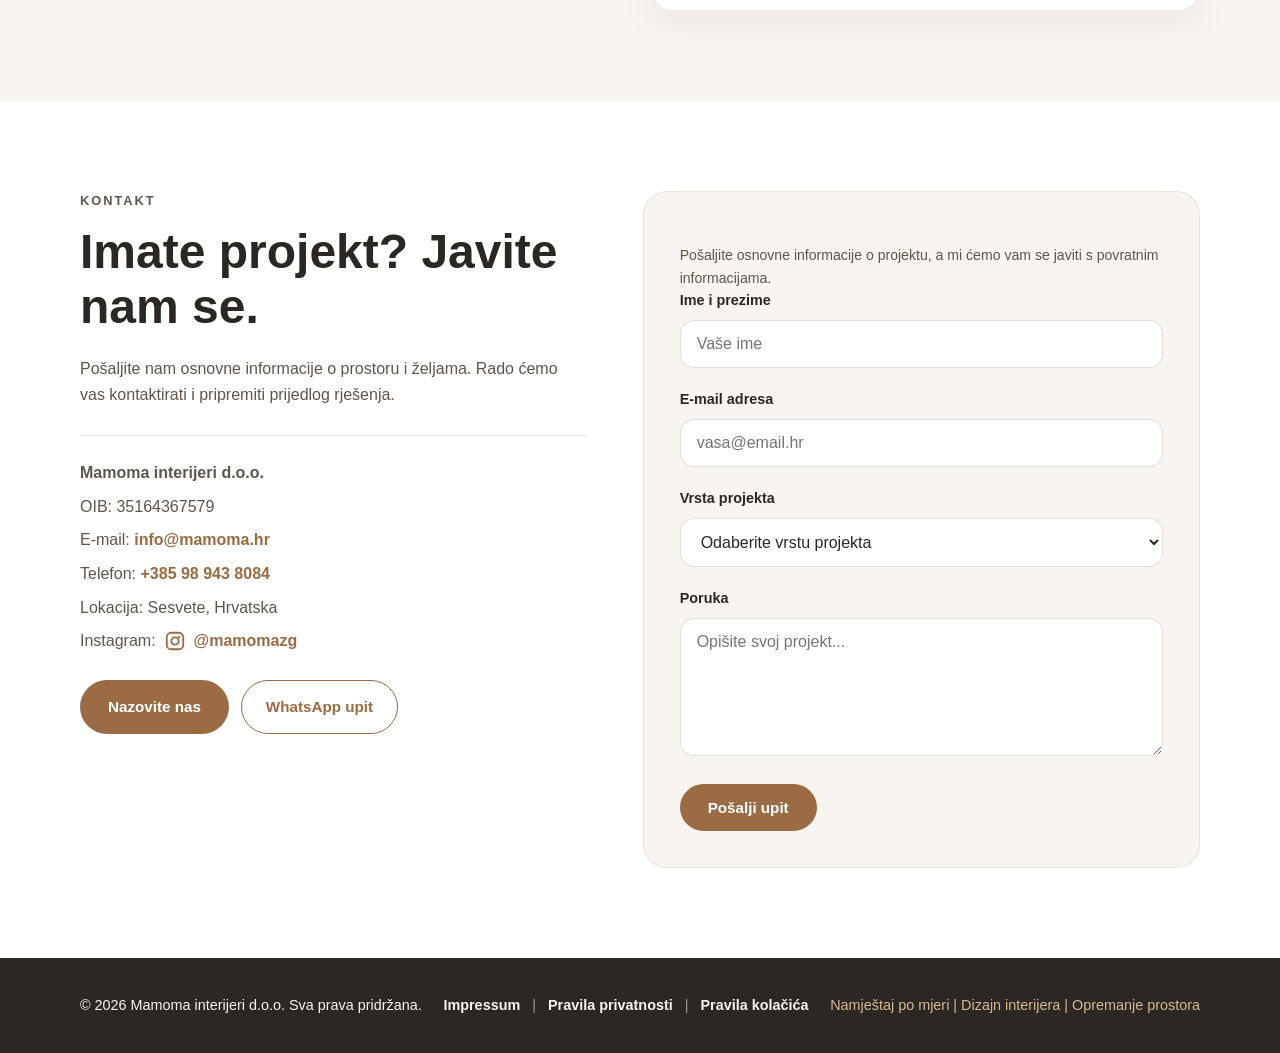
==== commit 10601284: "Add files via upload" ====
--- a/index.html
+++ b/index.html
@@ -7,163 +7,180 @@
     <meta name="viewport" content="width=device-width, initial-scale=1.0">
 
     <!-- Osnovni SEO -->
-    <title>Mamoma interijeri d.o.o. | Namještaj po mjeri i dizajn interijera</title>
-    <meta name="description" content="Mamoma interijeri d.o.o. izrađuje namještaj po mjeri, kuhinje, ormare, 3D dizajn interijera i kompletno opremanje stanova, apartmana, kuća i poslovnih prostora.">
-    <meta name="keywords" content="Mamoma interijeri, namještaj po mjeri, kuhinje po mjeri, ormari po mjeri, dizajn interijera, 3D dizajn interijera, opremanje apartmana, opremanje stanova, opremanje poslovnih prostora, Zagreb, Hrvatska">
+    <title>Mamoma interijeri d.o.o. | Namještaj po mjeri Zagreb i Sesvete</title>
+    <meta name="description" content="Mamoma interijeri d.o.o. izrađuje namještaj po mjeri, kuhinje, ugradbene ormare, TV stijene i rješenja za stambene, apartmanske i poslovne prostore.">
+    <meta name="keywords" content="Mamoma interijeri, namještaj po mjeri, kuhinje po mjeri, ugradbeni ormari, TV stijene, dnevni boravci, poslovni prostori, dizajn interijera, 3D dizajn interijera, Zagreb, Sesvete">
     <meta name="author" content="Mamoma interijeri d.o.o.">
     <meta name="robots" content="index, follow, max-image-preview:large">
     <meta name="language" content="hr">
     <meta name="theme-color" content="#2b2723">
 
-    <!-- Canonical URL - zamijeni pravom domenom kada stranica bude online -->
-    <link rel="canonical" href="https://www.mamoma-interijeri.hr/">
+    <!-- Canonical URL -->
+    <link rel="canonical" href="https://www.mamoma.hr/">
 
     <!-- Hreflang za hrvatsku verziju stranice -->
-    <link rel="alternate" hreflang="hr-HR" href="https://www.mamoma-interijeri.hr/">
-    <link rel="alternate" hreflang="x-default" href="https://www.mamoma-interijeri.hr/">
+    <link rel="alternate" hreflang="hr-HR" href="https://www.mamoma.hr/">
+    <link rel="alternate" hreflang="x-default" href="https://www.mamoma.hr/">
 
     <!-- Open Graph za Facebook, WhatsApp, LinkedIn i ostale platforme -->
     <meta property="og:locale" content="hr_HR">
     <meta property="og:type" content="website">
-    <meta property="og:title" content="Mamoma interijeri d.o.o. | Namještaj po mjeri i dizajn interijera">
-    <meta property="og:description" content="Namještaj po mjeri, 3D dizajn interijera i kompletno opremanje stanova, apartmana, kuća i poslovnih prostora.">
-    <meta property="og:url" content="https://www.mamoma-interijeri.hr/">
+    <meta property="og:title" content="Mamoma interijeri d.o.o. | Namještaj po mjeri Zagreb i Sesvete">
+    <meta property="og:description" content="Mamoma interijeri d.o.o. izrađuje namještaj po mjeri, kuhinje, ugradbene ormare, TV stijene i rješenja za stambene, apartmanske i poslovne prostore.">
+    <meta property="og:url" content="https://www.mamoma.hr/">
     <meta property="og:site_name" content="Mamoma interijeri d.o.o.">
-    <meta property="og:image" content="https://www.mamoma-interijeri.hr/images/mamoma-og-image.jpg">
-    <meta property="og:image:alt" content="Elegantno uređen interijer s namještajem po mjeri Mamoma interijeri">
+    <meta property="og:image" content="https://www.mamoma.hr/images/mamoma-og-image.jpg">
+    <meta property="og:image:alt" content="Mamoma interijeri d.o.o. | Namještaj po mjeri Zagreb i Sesvete">
     <meta property="og:image:width" content="1200">
     <meta property="og:image:height" content="630">
 
     <!-- Twitter/X kartica za dijeljenje linka -->
     <meta name="twitter:card" content="summary_large_image">
-    <meta name="twitter:title" content="Mamoma interijeri d.o.o. | Namještaj po mjeri i dizajn interijera">
-    <meta name="twitter:description" content="Izrada namještaja po mjeri, 3D dizajn interijera i kompletno opremanje prostora.">
-    <meta name="twitter:image" content="https://www.mamoma-interijeri.hr/images/mamoma-og-image.jpg">
-
-    <!-- Ikone - dodaj datoteke u folder images ili prilagodi putanje -->
+    <meta name="twitter:title" content="Mamoma interijeri d.o.o. | Namještaj po mjeri Zagreb i Sesvete">
+    <meta name="twitter:description" content="Mamoma interijeri d.o.o. izrađuje namještaj po mjeri, kuhinje, ugradbene ormare, TV stijene i rješenja za stambene, apartmanske i poslovne prostore.">
+    <meta name="twitter:image" content="https://www.mamoma.hr/images/mamoma-og-image.jpg">
+
+    <!-- Ikone -->
     <link rel="icon" href="images/favicon.ico?v=3" sizes="any">
     <link rel="icon" type="image/png" sizes="32x32" href="images/favicon-32x32.png?v=3">
     <link rel="icon" type="image/png" sizes="16x16" href="images/favicon-16x16.png?v=3">
     <link rel="apple-touch-icon" sizes="180x180" href="images/apple-touch-icon.png?v=3">
 
-    <!-- Povezivanje CSS datoteke iz foldera css -->
+    <!-- CSS -->
     <link rel="stylesheet" href="css/styles.css">
 
     <!-- Strukturirani podaci za Google i druge tražilice -->
     <script type="application/ld+json">
-    {
+{
         "@context": "https://schema.org",
         "@type": "HomeAndConstructionBusiness",
-        "@id": "https://www.mamoma-interijeri.hr/#business",
+        "@id": "https://www.mamoma.hr/#business",
         "name": "Mamoma interijeri d.o.o.",
         "alternateName": "Mamoma interijeri",
-        "url": "https://www.mamoma-interijeri.hr/",
-        "logo": "https://www.mamoma-interijeri.hr/images/mamoma-logo.png",
-        "image": "https://www.mamoma-interijeri.hr/images/mamoma-og-image.jpg",
-        "description": "Mamoma interijeri d.o.o. specijalizirana je tvrtka za izradu namještaja po mjeri, 3D dizajn interijera i kompletno opremanje stanova, kuća, apartmana i poslovnih prostora.",
+        "url": "https://www.mamoma.hr/",
+        "logo": "https://www.mamoma.hr/images/mamoma-logo.png",
+        "image": "https://www.mamoma.hr/images/mamoma-og-image.jpg",
+        "description": "Mamoma interijeri d.o.o. izrađuje namještaj po mjeri, kuhinje, ugradbene ormare, TV stijene, 3D dizajn interijera i oprema stambene, apartmanske i poslovne prostore.",
         "slogan": "Prostori oblikovani prema vašem načinu života",
+        "telephone": "+385989438084",
+        "email": "info@mamoma.hr",
         "priceRange": "€€",
+        "identifier": {
+                "@type": "PropertyValue",
+                "name": "OIB",
+                "value": "35164367579"
+        },
+        "address": {
+                "@type": "PostalAddress",
+                "addressLocality": "Sesvete",
+                "addressRegion": "Grad Zagreb",
+                "addressCountry": "HR"
+        },
         "areaServed": [
-            {
-                "@type": "Country",
-                "name": "Hrvatska"
-            },
-            {
-                "@type": "City",
-                "name": "Sesvete"
-            }
+                {
+                        "@type": "City",
+                        "name": "Zagreb"
+                },
+                {
+                        "@type": "City",
+                        "name": "Sesvete"
+                },
+                {
+                        "@type": "Country",
+                        "name": "Hrvatska"
+                }
         ],
-        "address": {
-            "@type": "PostalAddress",
-            "addressLocality": "Sesvete",
-            "addressCountry": "HR"
-        },
-        "email": "info@mamoma-interijeri.hr",
-        "telephone": "+385989438084",
         "sameAs": [
-            "https://www.instagram.com/mamomazg/"
+                "https://www.instagram.com/mamomazg/"
         ],
         "hasOfferCatalog": {
-            "@type": "OfferCatalog",
-            "name": "Usluge Mamoma interijeri",
-            "itemListElement": [
-                {
-                    "@type": "Offer",
-                    "itemOffered": {
-                        "@type": "Service",
-                        "name": "Namještaj po mjeri",
-                        "description": "Izrada kuhinja, ormara, komoda, kupaonskog namještaja, TV stijena i drugih elemenata po mjeri."
-                    }
-                },
-                {
-                    "@type": "Offer",
-                    "itemOffered": {
-                        "@type": "Service",
-                        "name": "3D dizajn interijera",
-                        "description": "Izrada 3D vizualizacija interijera s prijedlogom rasporeda, materijala, boja i završnog izgleda prostora."
-                    }
-                },
-                {
-                    "@type": "Offer",
-                    "itemOffered": {
-                        "@type": "Service",
-                        "name": "Kompletno opremanje prostora",
-                        "description": "Planiranje, izrada i montaža namještaja te kompletno opremanje stanova, kuća, apartmana i poslovnih prostora."
-                    }
-                }
-            ]
+                "@type": "OfferCatalog",
+                "name": "Usluge Mamoma interijeri",
+                "itemListElement": [
+                        {
+                                "@type": "Offer",
+                                "itemOffered": {
+                                        "@type": "Service",
+                                        "name": "Kuhinje po mjeri",
+                                        "description": "Planiranje, izrada i montaža kuhinja po mjeri."
+                                }
+                        },
+                        {
+                                "@type": "Offer",
+                                "itemOffered": {
+                                        "@type": "Service",
+                                        "name": "Ugradbeni ormari po mjeri",
+                                        "description": "Izrada ormara po mjeri za maksimalno iskorišten prostor."
+                                }
+                        },
+                        {
+                                "@type": "Offer",
+                                "itemOffered": {
+                                        "@type": "Service",
+                                        "name": "Dnevni boravci po mjeri",
+                                        "description": "TV stijene, komode, police i namještaj za dnevne boravke."
+                                }
+                        },
+                        {
+                                "@type": "Offer",
+                                "itemOffered": {
+                                        "@type": "Service",
+                                        "name": "Namještaj za poslovne prostore",
+                                        "description": "Namještaj po mjeri za urede, recepcije, salone i poslovne prostore."
+                                }
+                        }
+                ]
         }
-    }
+}
     </script>
 
-    <!-- Strukturirani podaci za često postavljena pitanja -->
     <script type="application/ld+json">
-    {
+{
         "@context": "https://schema.org",
         "@type": "FAQPage",
         "mainEntity": [
-            {
-                "@type": "Question",
-                "name": "Što je potrebno za izradu ponude?",
-                "acceptedAnswer": {
-                    "@type": "Answer",
-                    "text": "Za početnu ponudu korisne su okvirne dimenzije prostora, fotografije, željeni stil, vrsta namještaja i informacije o materijalima koje preferirate. Za preciznu ponudu preporučujemo izmjeru na lokaciji."
+                {
+                        "@type": "Question",
+                        "name": "Što je potrebno za izradu ponude?",
+                        "acceptedAnswer": {
+                                "@type": "Answer",
+                                "text": "Za početnu ponudu korisne su okvirne dimenzije prostora, fotografije, željeni stil, vrsta namještaja i informacije o materijalima koje preferirate. Za preciznu ponudu preporučujemo izmjeru na lokaciji."
+                        }
+                },
+                {
+                        "@type": "Question",
+                        "name": "Radite li 3D vizualizaciju prije izrade?",
+                        "acceptedAnswer": {
+                                "@type": "Answer",
+                                "text": "Da, za veće projekte i kompletna uređenja možemo pripremiti 3D prikaz kako biste lakše vidjeli raspored elemenata, boje, materijale i završni izgled prostora."
+                        }
+                },
+                {
+                        "@type": "Question",
+                        "name": "Koliko traje izrada namještaja po mjeri?",
+                        "acceptedAnswer": {
+                                "@type": "Answer",
+                                "text": "Rok izrade ovisi o opsegu projekta, dostupnosti materijala i složenosti izvedbe. Nakon dogovora i potvrde ponude definiramo realan rok izrade i montaže."
+                        }
+                },
+                {
+                        "@type": "Question",
+                        "name": "Možete li opremiti cijeli stan ili apartman?",
+                        "acceptedAnswer": {
+                                "@type": "Answer",
+                                "text": "Da, nudimo uslugu kompletnog opremanja prostora, uključujući planiranje, izradu namještaja po mjeri, koordinaciju detalja i završnu montažu."
+                        }
+                },
+                {
+                        "@type": "Question",
+                        "name": "Mogu li birati materijale, boje i okove?",
+                        "acceptedAnswer": {
+                                "@type": "Answer",
+                                "text": "Da. Zajedno s vama prolazimo kroz opcije materijala, dekora, radnih ploča, ručkica, okova i drugih detalja kako bi završni rezultat odgovarao prostoru i budžetu."
+                        }
                 }
-            },
-            {
-                "@type": "Question",
-                "name": "Radite li 3D vizualizaciju prije izrade?",
-                "acceptedAnswer": {
-                    "@type": "Answer",
-                    "text": "Da, za veće projekte i kompletna uređenja možemo pripremiti 3D prikaz kako biste lakše vidjeli raspored elemenata, boje, materijale i završni izgled prostora."
-                }
-            },
-            {
-                "@type": "Question",
-                "name": "Koliko traje izrada namještaja po mjeri?",
-                "acceptedAnswer": {
-                    "@type": "Answer",
-                    "text": "Rok izrade ovisi o opsegu projekta, dostupnosti materijala i složenosti izvedbe. Nakon dogovora i potvrde ponude definiramo realan rok izrade i montaže."
-                }
-            },
-            {
-                "@type": "Question",
-                "name": "Možete li opremiti cijeli stan ili apartman?",
-                "acceptedAnswer": {
-                    "@type": "Answer",
-                    "text": "Da, nudimo uslugu kompletnog opremanja prostora, uključujući planiranje, izradu namještaja po mjeri, koordinaciju detalja i završnu montažu."
-                }
-            },
-            {
-                "@type": "Question",
-                "name": "Mogu li birati materijale, boje i okove?",
-                "acceptedAnswer": {
-                    "@type": "Answer",
-                    "text": "Naravno. Zajedno s vama prolazimo kroz opcije materijala, dekora, radnih ploča, ručkica, okova i drugih detalja kako bi završni rezultat odgovarao vašem prostoru i budžetu."
-                }
-            }
         ]
-    }
+}
     </script>
 </head>
 <body>
@@ -173,7 +190,7 @@
         <div class="container header-container">
 
             <!-- Logo tvrtke -->
-            <a href="#" class="logo" aria-label="Mamoma interijeri d.o.o. - početna stranica">
+            <a href="index.html" class="logo" aria-label="Mamoma interijeri d.o.o. - početna stranica">
                 <img src="images/mamoma-symbol.png" alt="" class="logo-symbol">
                 <span class="logo-text">
                     MAMOMA <strong>INTERIJERI</strong> <span class="logo-company-type">d.o.o.</span>
@@ -196,6 +213,8 @@
                     <li><a href="#proces">Proces</a></li>
                     <li><a href="#galerija">Galerija</a></li>
                     <li><a href="#kontakt">Kontakt</a></li>
+                
+                    <li class="desktop-nav-cta"><a href="#kontakt" class="header-cta">Zatražite ponudu</a></li>
                 </ul>
 
                 <!-- CTA gumb u mobilnom meniju -->
@@ -617,20 +636,23 @@
 
                 <div class="specializations-grid">
 
-                    <article class="specialization-card">
+                    <a href="kuhinje-po-mjeri.html" class="specialization-card specialization-link">
                         <h3>Kuhinje po mjeri</h3>
                         <p>Funkcionalne kuhinje prilagođene rasporedu prostora, navikama kuhanja i željenom stilu.</p>
-                    </article>
-
-                    <article class="specialization-card">
+                        <span class="card-more">Saznajte više</span>
+                    </a>
+
+                    <a href="ugradbeni-ormari.html" class="specialization-card specialization-link">
                         <h3>Ugradbeni ormari</h3>
                         <p>Ormari koji maksimalno koriste prostor i omogućuju urednu organizaciju doma.</p>
-                    </article>
-
-                    <article class="specialization-card">
+                        <span class="card-more">Saznajte više</span>
+                    </a>
+
+                    <a href="dnevni-boravci.html" class="specialization-card specialization-link">
                         <h3>TV stijene</h3>
                         <p>Elegantna rješenja za dnevne boravke s prostorom za pohranu i multimediju.</p>
-                    </article>
+                        <span class="card-more">Saznajte više</span>
+                    </a>
 
                     <article class="specialization-card">
                         <h3>Kupaonski namještaj</h3>
@@ -788,6 +810,58 @@
             </div>
         </section>
 
+
+
+        <!-- ŠTO NAM POSLATI ZA PONUDU -->
+        <section class="quote-prep section-padding">
+            <div class="container quote-prep-grid">
+                <div>
+                    <p class="section-label">Priprema ponude</p>
+                    <h2>Što nam poslati za bržu ponudu?</h2>
+                    <p>Za početnu procjenu dovoljno je poslati osnovne informacije o prostoru i željama. Nakon toga možemo dogovoriti izmjeru i detaljniji prijedlog.</p>
+                </div>
+
+                <div class="quote-checklist">
+
+                    <div class="quote-checklist-item">
+                        <span>1</span>
+                        <div>
+                            <strong>Fotografije prostora</strong>
+                            <p>Pošaljite nekoliko fotografija postojećeg stanja iz različitih kutova.</p>
+                        </div>
+                    </div>
+                    <div class="quote-checklist-item">
+                        <span>2</span>
+                        <div>
+                            <strong>Okvirne dimenzije</strong>
+                            <p>Dovoljne su osnovne mjere prostora, zida ili elementa koji želite izraditi.</p>
+                        </div>
+                    </div>
+                    <div class="quote-checklist-item">
+                        <span>3</span>
+                        <div>
+                            <strong>Vrsta namještaja</strong>
+                            <p>Navedite radi li se o kuhinji, ormaru, dnevnom boravku, poslovnom prostoru ili kompletnom opremanju.</p>
+                        </div>
+                    </div>
+                    <div class="quote-checklist-item">
+                        <span>4</span>
+                        <div>
+                            <strong>Željeni stil</strong>
+                            <p>Pošaljite primjere boja, materijala ili fotografije interijera koji vam se sviđaju.</p>
+                        </div>
+                    </div>
+                    <div class="quote-checklist-item">
+                        <span>5</span>
+                        <div>
+                            <strong>Rok i budžet</strong>
+                            <p>Okvirni rok i budžet pomažu nam predložiti realno i izvedivo rješenje.</p>
+                        </div>
+                    </div>
+                </div>
+            </div>
+        </section>
+
         <!-- KONTAKT -->
         <section id="kontakt" class="contact section-padding">
             <div class="container contact-grid">
@@ -805,7 +879,7 @@
                     <div class="contact-details">
                         <p><strong>Mamoma interijeri d.o.o.</strong></p>
                         <p>OIB: 35164367579</p>
-                        <p>E-mail: <a href="mailto:info@mamoma-interijeri.hr">info@mamoma-interijeri.hr</a></p>
+                        <p>E-mail: <a href="mailto:info@mamoma.hr">info@mamoma.hr</a></p>
                         <p>Telefon: <a href="tel:+385989438084">+385 98 943 8084</a></p>
                         <p>Lokacija: Sesvete, Hrvatska</p>
                         <p class="instagram-contact">
@@ -828,45 +902,58 @@
 
                     <div class="contact-actions">
                         <a href="tel:+385989438084" class="btn-primary">Nazovite nas</a>
-                        <a href="https://wa.me/385989438084" class="btn-outline" target="_blank" rel="noopener noreferrer">
+                        <a href="https://wa.me/385989438084?text=Pozdrav%2C%20zanima%20me%20ponuda%20za%20namje%C5%A1taj%20po%20mjeri." class="btn-outline" target="_blank" rel="noopener noreferrer">
                             WhatsApp upit
                         </a>
                     </div>
                 </div>
 
                 <!-- Kontakt forma -->
-                <form class="contact-form" action="#" method="post">
-
-                    <div class="form-group">
-                        <label for="name">Ime i prezime</label>
-                        <input type="text" id="name" name="name" placeholder="Vaše ime" required>
-                    </div>
-
-                    <div class="form-group">
-                        <label for="email">E-mail adresa</label>
-                        <input type="email" id="email" name="email" placeholder="vasa@email.hr" required>
-                    </div>
-
-                    <div class="form-group">
-                        <label for="project-type">Vrsta projekta</label>
-                        <select id="project-type" name="project-type" required>
-                            <option value="">Odaberite vrstu projekta</option>
-                            <option value="kuhinja">Kuhinja po mjeri</option>
-                            <option value="ormari">Ormari po mjeri</option>
-                            <option value="3d-dizajn">3D dizajn interijera</option>
-                            <option value="opremanje">Kompletno opremanje prostora</option>
-                            <option value="ostalo">Ostalo</option>
-                        </select>
-                    </div>
-
-                    <div class="form-group">
-                        <label for="message">Poruka</label>
-                        <textarea id="message" name="message" rows="6" placeholder="Opišite svoj projekt..." required></textarea>
-                    </div>
-
-                    <button type="submit" class="btn-primary">Pošalji upit</button>
-
-                </form>
+				<form class="contact-form" action="send-mail.php" method="post">
+					<p class="form-note">
+						Pošaljite osnovne informacije o projektu, a mi ćemo vam se javiti s povratnim informacijama.
+					</p>
+
+					<!-- Skriveno polje za osnovnu zaštitu od botova -->
+					<div style="display: none;">
+						<label for="website">Web stranica</label>
+						<input type="text" id="website" name="website" tabindex="-1" autocomplete="off">
+					</div>
+
+					<div class="form-group">
+						<label for="name">Ime i prezime</label>
+						<input type="text" id="name" name="name" placeholder="Vaše ime" required>
+					</div>
+
+					<div class="form-group">
+						<label for="email">E-mail adresa</label>
+						<input type="email" id="email" name="email" placeholder="vasa@email.hr" required>
+					</div>
+
+					<div class="form-group">
+						<label for="project-type">Vrsta projekta</label>
+
+						<select id="project-type" name="project-type" required>
+							<option value="">Odaberite vrstu projekta</option>
+							<option value="kuhinja">Kuhinja po mjeri</option>
+							<option value="dnevni-boravak">Dnevni boravak</option>
+							<option value="ormari">Ugradbeni ormari</option>
+							<option value="poslovni-prostor">Poslovni prostor</option>
+							<option value="3d-dizajn">3D dizajn interijera</option>
+							<option value="opremanje">Kompletno opremanje prostora</option>
+							<option value="ostalo">Ostalo</option>
+						</select>
+					</div>
+
+					<div class="form-group">
+						<label for="message">Poruka</label>
+						<textarea id="message" name="message" rows="6" placeholder="Opišite svoj projekt..." required></textarea>
+					</div>
+
+					<button type="submit" class="btn-primary">Pošalji upit</button>
+
+					<p class="form-status-message" aria-live="polite"></p>
+				</form>
 
             </div>
         </section>
@@ -874,12 +961,21 @@
     </main>
 
     <!-- FOOTER -->
-    <footer class="site-footer">
-        <div class="container footer-container">
-            <p>&copy; 2026 Mamoma interijeri d.o.o. Sva prava pridržana.</p>
-            <p>Namještaj po mjeri | Dizajn interijera | Opremanje prostora</p>
-        </div>
-    </footer>
+	<footer class="site-footer">
+		<div class="container footer-container">
+			<p>&copy; 2026 Mamoma interijeri d.o.o. Sva prava pridržana.</p>
+
+			<p class="footer-links">
+				<a href="impressum.html">Impressum</a>
+				<span aria-hidden="true">|</span>
+				<a href="privatnost.html">Pravila privatnosti</a>
+				<span aria-hidden="true">|</span>
+				<a href="kolacici.html">Pravila kolačića</a>
+			</p>
+
+			<p>Namještaj po mjeri | Dizajn interijera | Opremanje prostora</p>
+		</div>
+	</footer>
 
     <!-- Fiksni mobilni gumb za brzi poziv -->
     <a href="tel:+385989438084" class="mobile-floating-call">
--- a/css/styles.css
+++ b/css/styles.css
@@ -1539,7 +1539,8 @@
 
 
 /* =========================================================
-   21. GALERIJA NA PODSTRANICAMA + LIGHTBOX========================================================= */
+   21. GALERIJA NA PODSTRANICAMA + LIGHTBOX
+   ========================================================= */
 
 .project-gallery {
     background-color: var(--color-bg);
@@ -1733,3 +1734,278 @@
         border-radius: 18px;
     }
 }
+
+/* =========================================================
+   22. UX DORADE: BREADCRUMB, CTA I FORMA
+   ========================================================= */
+
+/* Istaknuti CTA u desktop navigaciji */
+.header-cta {
+    display: inline-block;
+    padding: 10px 18px;
+    border-radius: 999px;
+    background-color: var(--color-gold);
+    color: var(--color-white) !important;
+    font-weight: 800 !important;
+    border-bottom: none !important;
+    box-shadow: 0 12px 30px rgba(155, 107, 67, 0.22);
+}
+
+.header-cta:hover {
+    background-color: var(--color-gold-dark);
+    color: var(--color-white) !important;
+    transform: translateY(-1px);
+    text-decoration: none;
+}
+
+/* Breadcrumb u hero sekciji podstranica */
+.breadcrumb-on-hero {
+    margin-bottom: 20px;
+    color: rgba(255, 255, 255, 0.78);
+    font-size: 0.92rem;
+    font-weight: 700;
+}
+
+.breadcrumb-on-hero a,
+.breadcrumb-on-hero span {
+    display: inline-block;
+    color: inherit;
+    text-decoration: none;
+}
+
+.breadcrumb-on-hero a:hover {
+    color: var(--color-gold-light);
+}
+
+.breadcrumb-on-hero .breadcrumb-separator {
+    margin: 0 8px;
+    opacity: 0.65;
+}
+
+.breadcrumb-on-hero .breadcrumb-current {
+    color: var(--color-gold-light);
+}
+
+/* Mini CTA nakon galerije */
+.mini-cta {
+    background-color: var(--color-dark);
+    color: var(--color-white);
+    padding: 46px 0;
+}
+
+.mini-cta-container {
+    display: flex;
+    align-items: center;
+    justify-content: space-between;
+    gap: 28px;
+}
+
+.mini-cta h2 {
+    font-size: clamp(1.6rem, 3vw, 2.35rem);
+    line-height: 1.15;
+    margin-bottom: 10px;
+    color: var(--color-white);
+}
+
+.mini-cta p {
+    color: #e8ded2;
+    max-width: 760px;
+}
+
+/* Sekcija: što poslati za ponudu */
+.quote-prep {
+    background-color: var(--color-bg);
+}
+
+.quote-prep-grid {
+    display: grid;
+    grid-template-columns: 1fr 1.05fr;
+    gap: 48px;
+    align-items: start;
+}
+
+.quote-prep h2 {
+    font-size: clamp(2rem, 4vw, 3rem);
+    line-height: 1.15;
+    margin-bottom: 20px;
+}
+
+.quote-prep p {
+    color: var(--color-text-muted);
+}
+
+.quote-checklist {
+    display: grid;
+    gap: 14px;
+}
+
+.quote-checklist-item {
+    display: flex;
+    gap: 14px;
+    align-items: flex-start;
+    background-color: var(--color-white);
+    padding: 18px 20px;
+    border-radius: var(--radius-medium);
+    border: 1px solid rgba(43, 39, 35, 0.08);
+    box-shadow: 0 14px 36px rgba(43, 39, 35, 0.06);
+}
+
+.quote-checklist-item span {
+    width: 28px;
+    height: 28px;
+    flex-shrink: 0;
+    display: inline-flex;
+    align-items: center;
+    justify-content: center;
+    border-radius: 50%;
+    background-color: var(--color-gold);
+    color: var(--color-white);
+    font-size: 0.82rem;
+    font-weight: 800;
+}
+
+.quote-checklist-item strong {
+    display: block;
+    color: var(--color-dark);
+    margin-bottom: 4px;
+}
+
+.quote-checklist-item p {
+    margin: 0;
+    font-size: 0.95rem;
+}
+
+/* Klikabilne kartice na početnoj */
+.specialization-link,
+.space-link {
+    display: block;
+    color: inherit;
+    text-decoration: none;
+}
+
+.specialization-link:focus-visible,
+.space-link:focus-visible {
+    outline: 3px solid var(--color-gold-light);
+    outline-offset: 4px;
+}
+
+.specialization-card .card-more,
+.space-card .card-more {
+    display: inline-block;
+    margin-top: 16px;
+    color: var(--color-gold);
+    font-weight: 800;
+    font-size: 0.92rem;
+}
+
+/* Napomena ispod forme */
+.form-note {
+    margin-top: 16px;
+    color: var(--color-text-muted);
+    font-size: 0.88rem;
+}
+
+@media (max-width: 768px) {
+    .header-cta {
+        display: none !important;
+    }
+
+    .breadcrumb-on-hero {
+        text-align: center;
+        margin-bottom: 16px;
+        font-size: 0.86rem;
+    }
+
+    .mini-cta-container,
+    .quote-prep-grid {
+        grid-template-columns: 1fr;
+        flex-direction: column;
+        align-items: flex-start;
+    }
+
+    .mini-cta {
+        padding: 40px 0;
+    }
+}
+
+/* Poruka nakon slanja kontakt forme */
+.form-status-message {
+    display: none;
+    margin-top: 18px;
+    padding: 14px 16px;
+    border-radius: var(--radius-small);
+    font-weight: 700;
+    font-size: 0.95rem;
+}
+
+.form-status-message.is-visible {
+    display: block;
+}
+
+.form-status-message.is-success {
+    color: #1f5f37;
+    background-color: #e7f6ec;
+    border: 1px solid rgba(31, 95, 55, 0.18);
+}
+
+.form-status-message.is-error {
+    color: #8a2f2f;
+    background-color: #fdecec;
+    border: 1px solid rgba(138, 47, 47, 0.18);
+}
+
+/* Footer linkovi za pravila privatnosti i kolačiće */
+.footer-links {
+    margin: 8px 0;
+    font-size: 0.9rem;
+}
+
+.footer-links a {
+    color: inherit;
+    text-decoration: none;
+    font-weight: 700;
+}
+
+.footer-links a:hover {
+    color: var(--color-gold-light);
+    text-decoration: underline;
+}
+
+.footer-links span {
+    display: inline-block;
+    margin: 0 8px;
+    opacity: 0.55;
+}
+
+/* Pravne stranice */
+.legal-content {
+    max-width: 900px;
+}
+
+.legal-content h2 {
+    margin-top: 34px;
+    margin-bottom: 12px;
+    font-size: 1.55rem;
+}
+
+.legal-content h3 {
+    margin-top: 24px;
+    margin-bottom: 10px;
+    font-size: 1.15rem;
+}
+
+.legal-content p,
+.legal-content li {
+    color: var(--color-text-muted);
+    line-height: 1.75;
+}
+
+.legal-content ul {
+    padding-left: 22px;
+    margin: 12px 0 20px;
+}
+
+.legal-content a {
+    color: var(--color-gold);
+    font-weight: 700;
+}
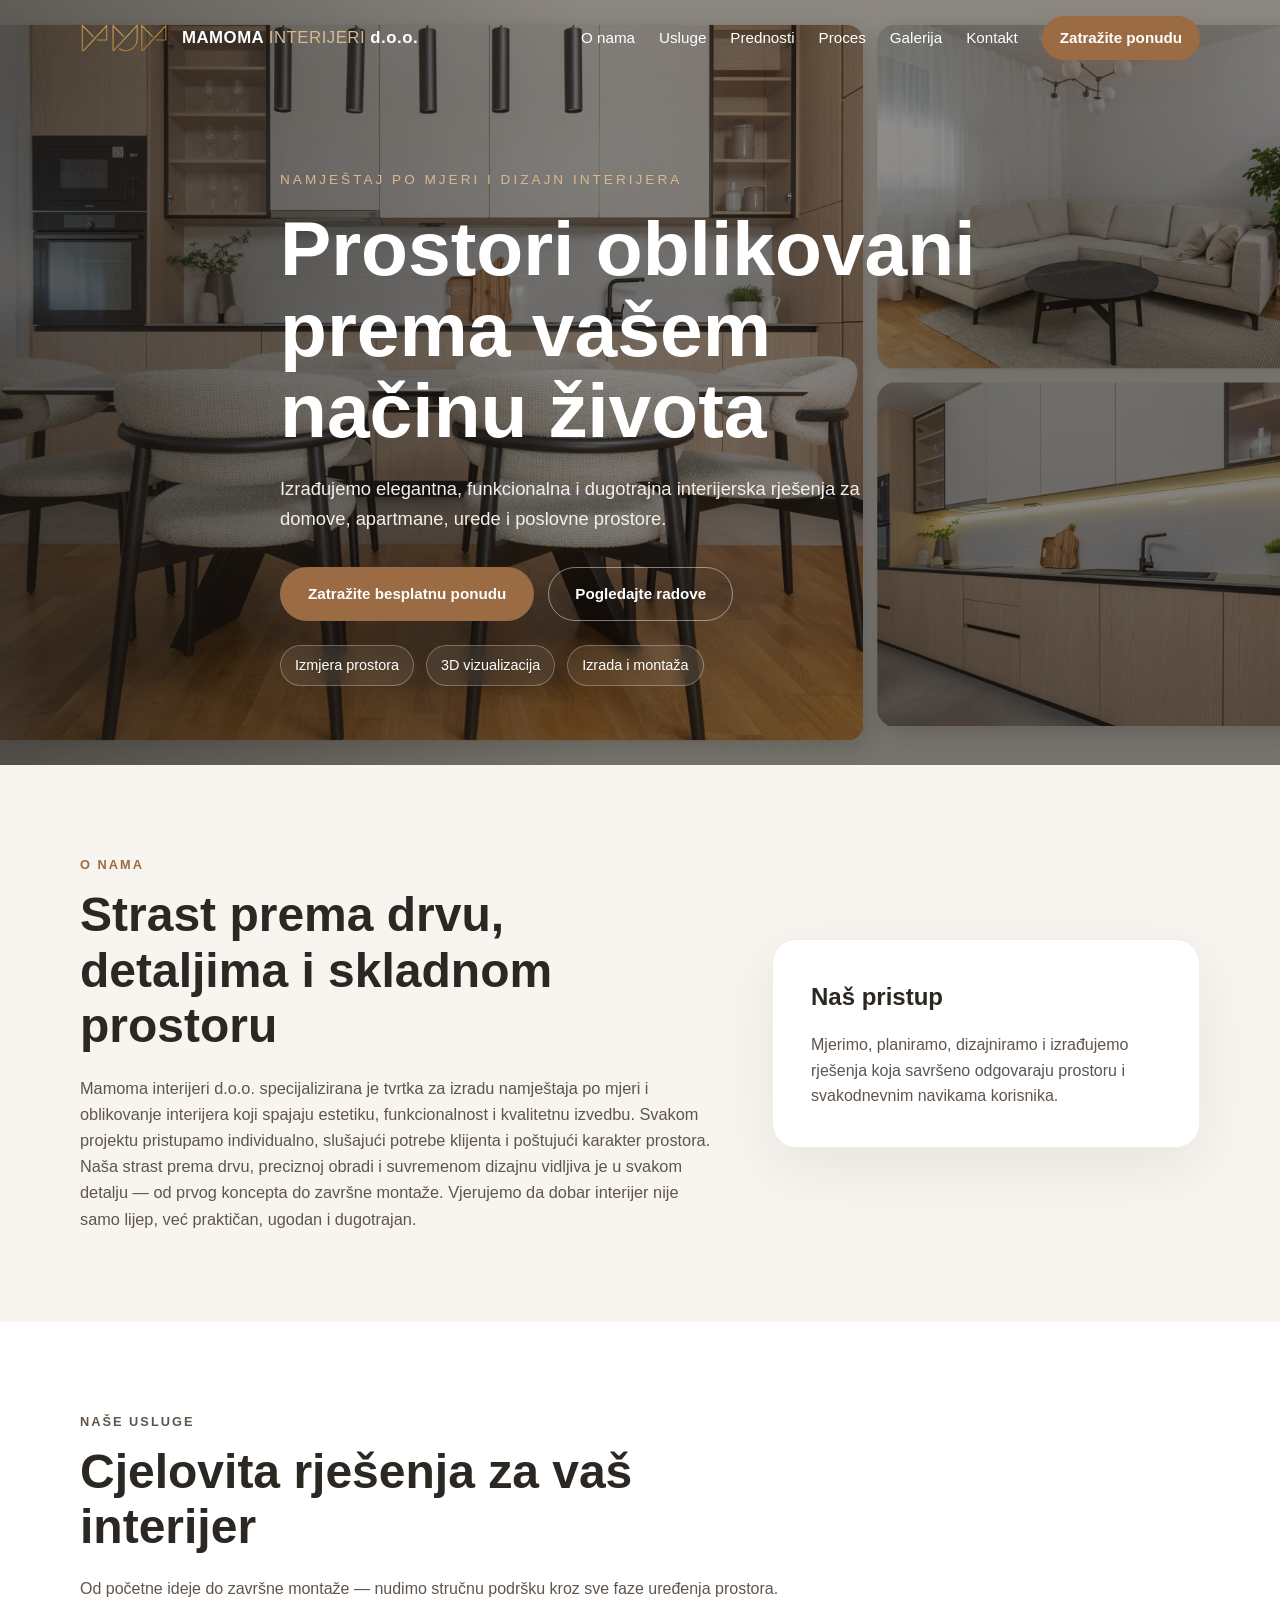
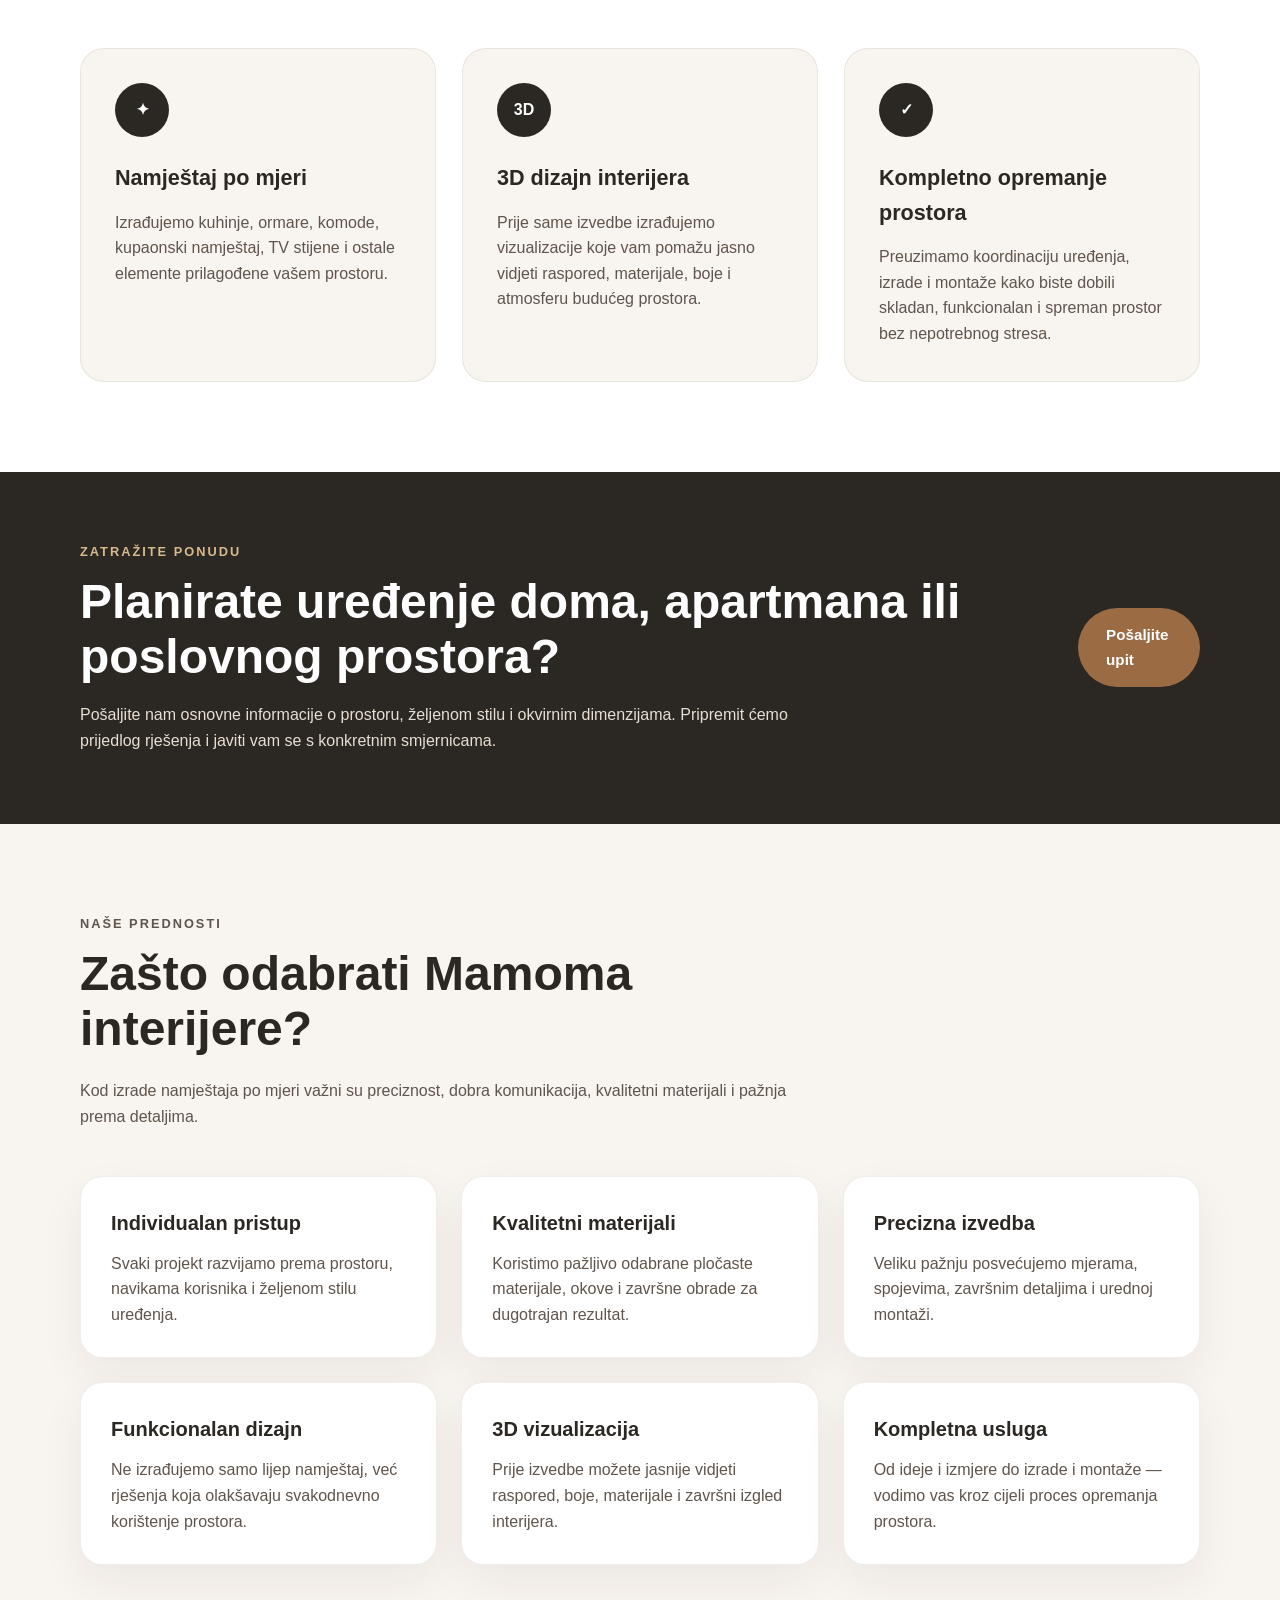
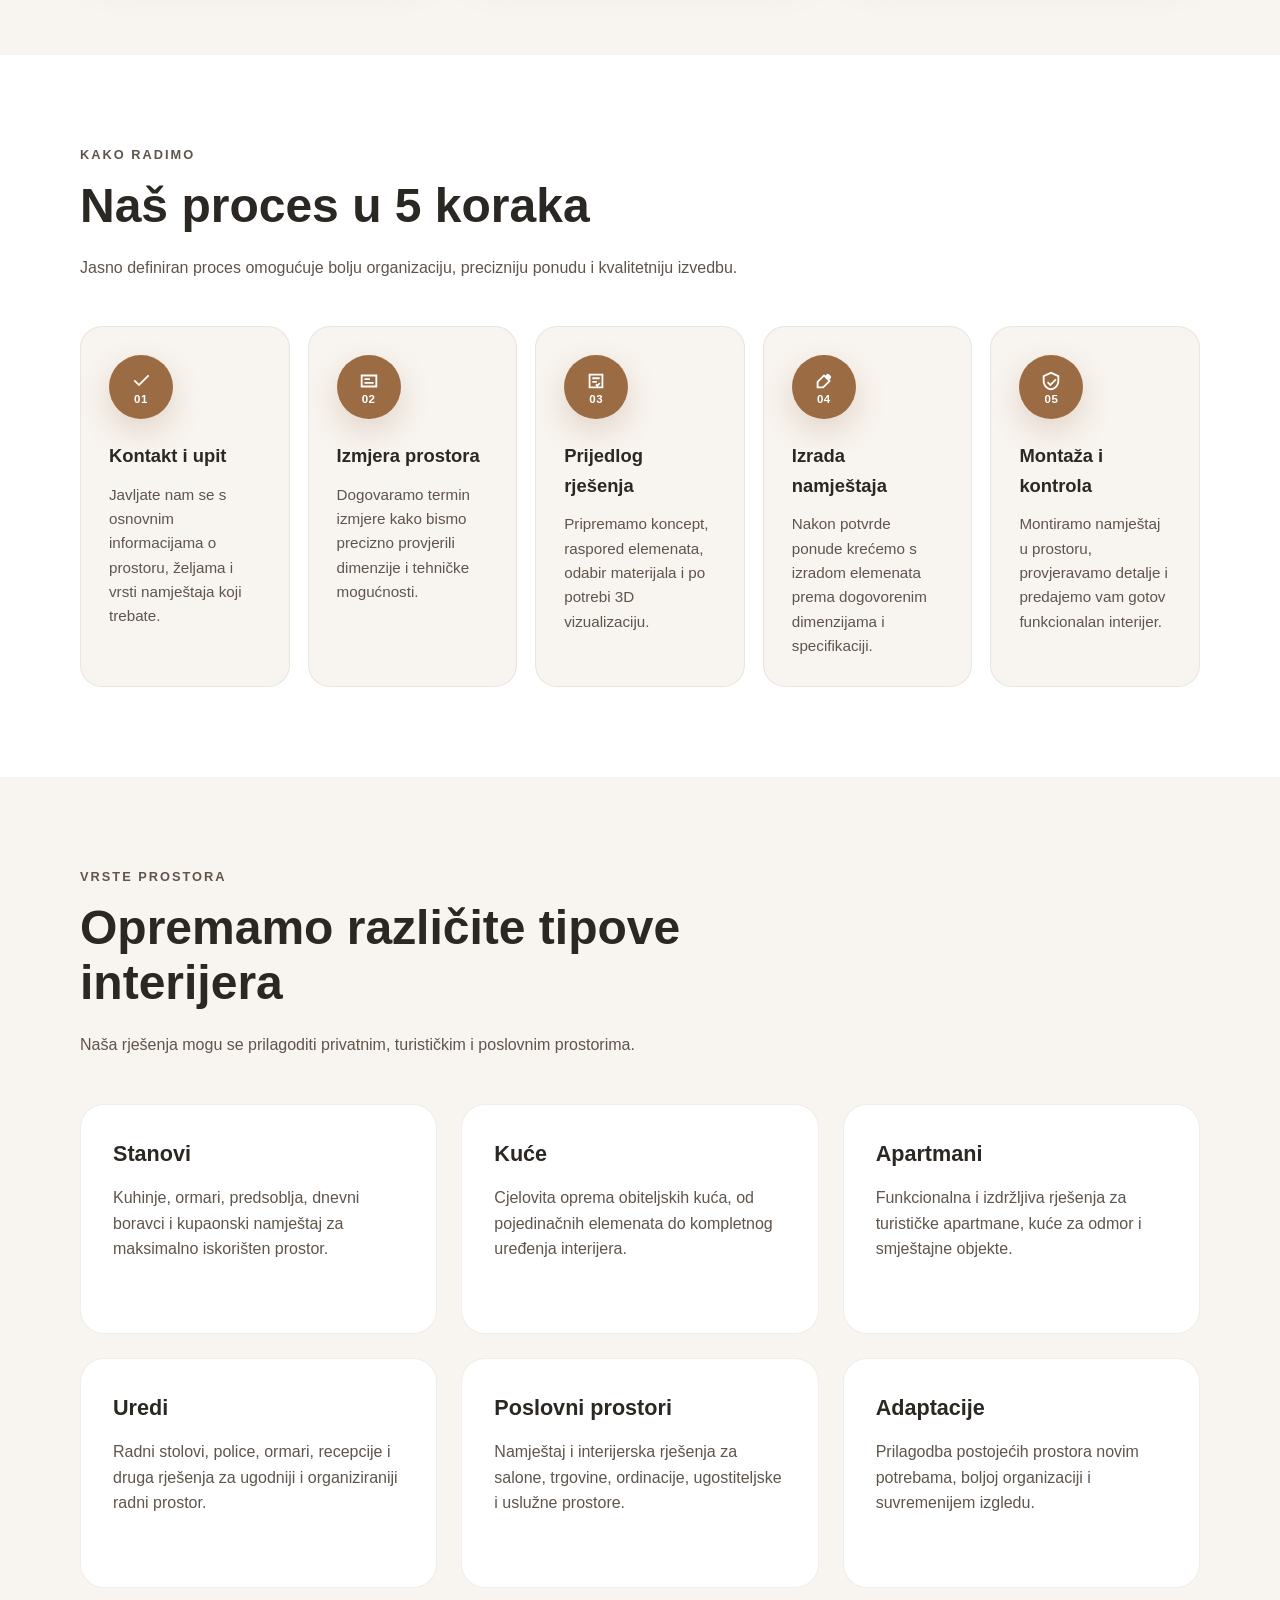
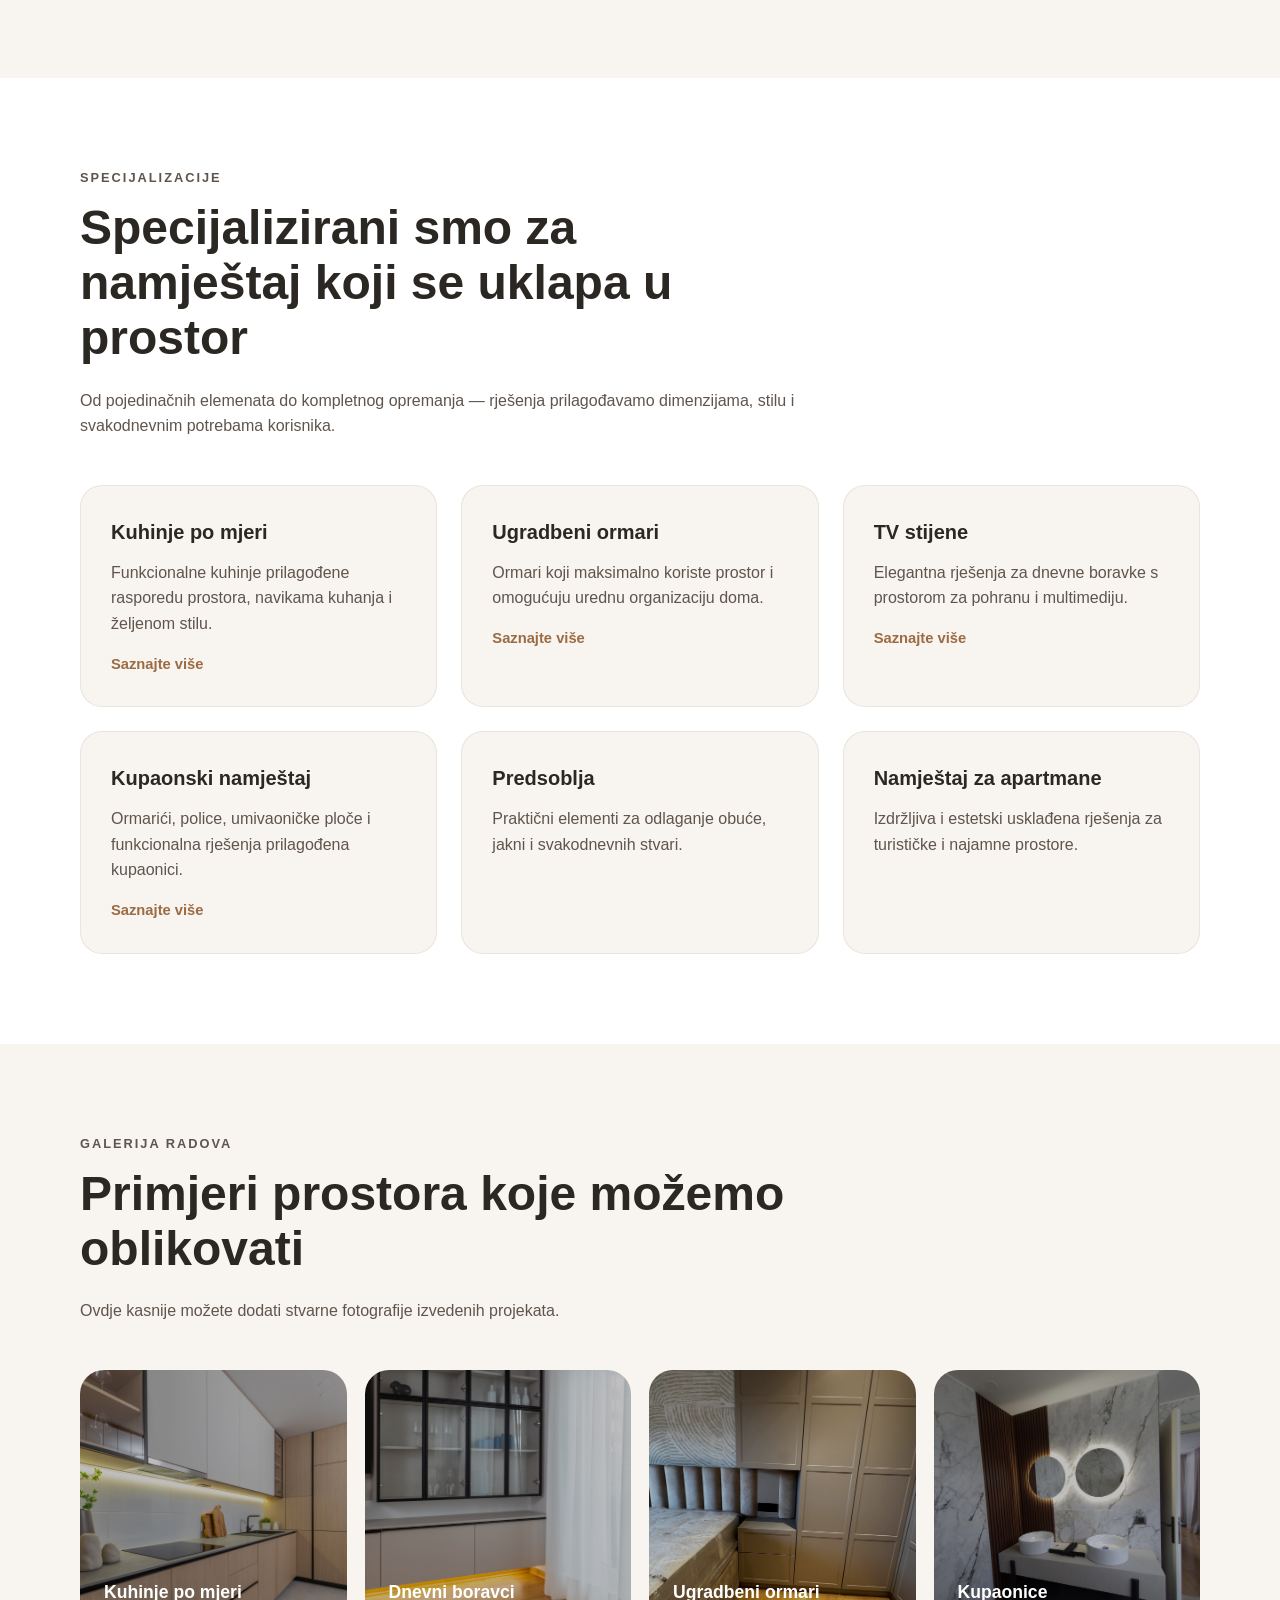
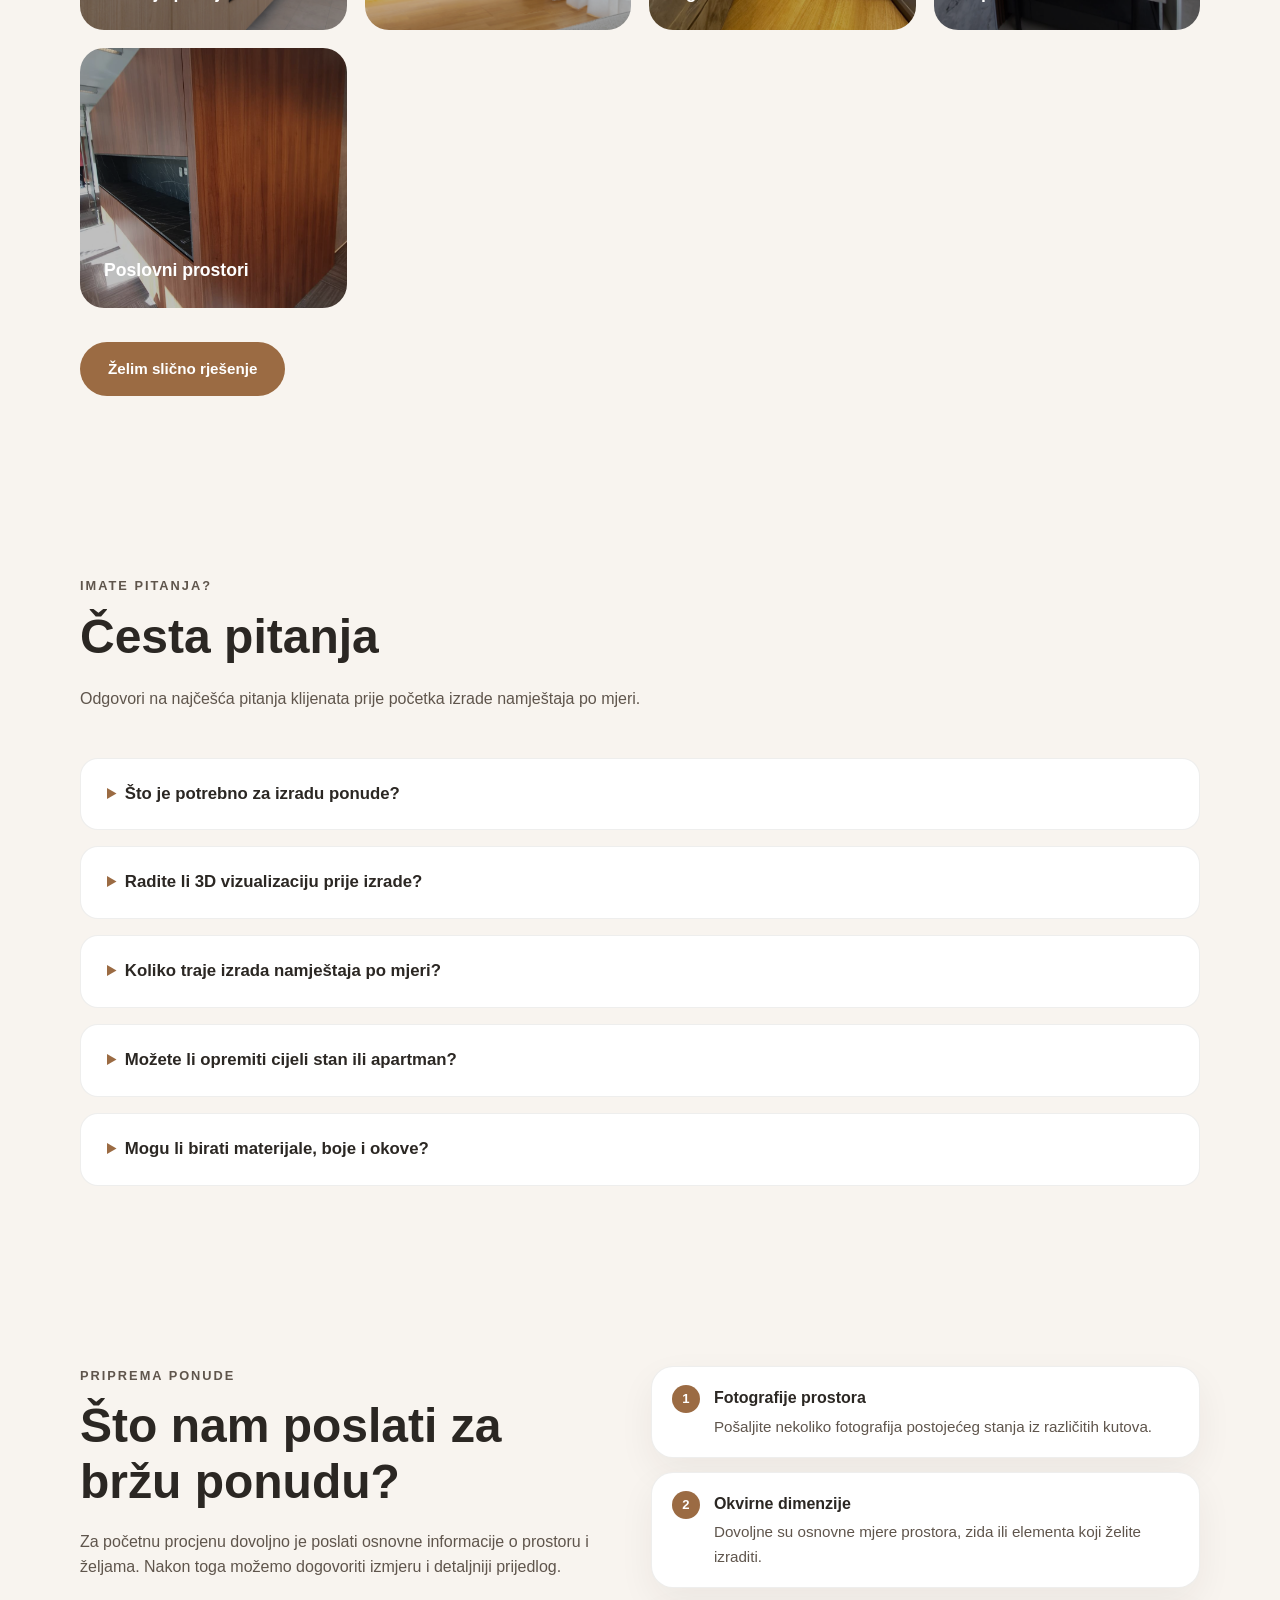
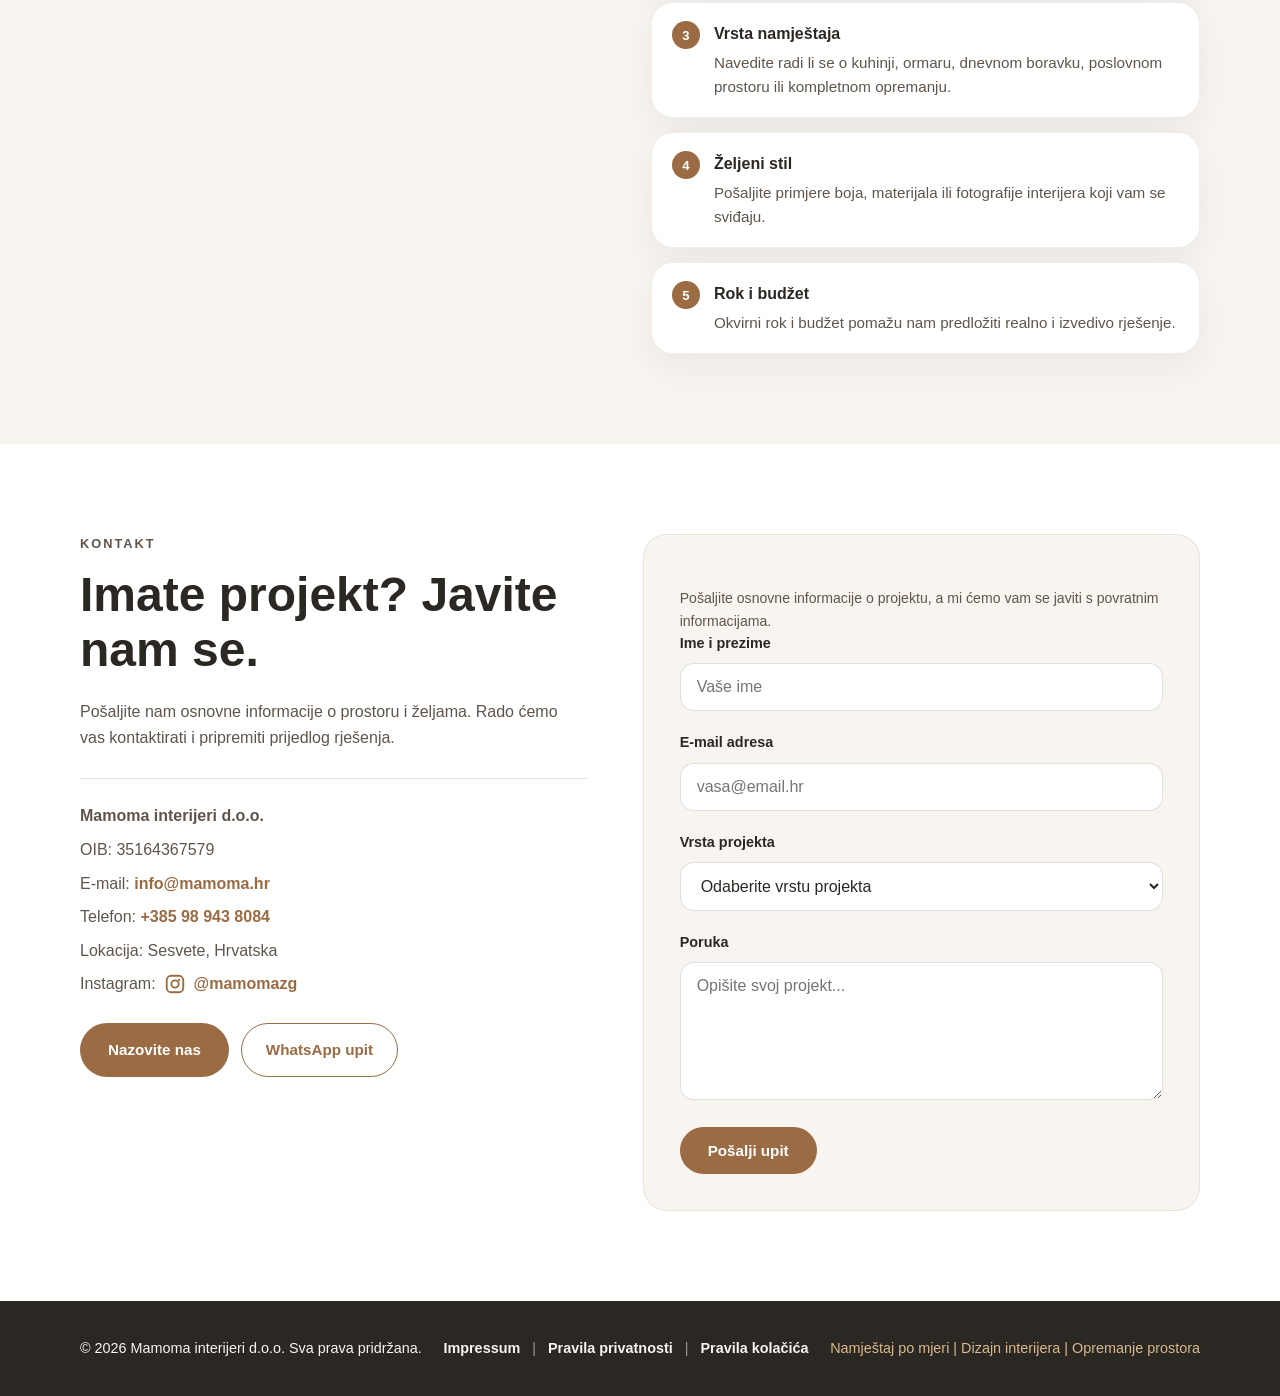
==== commit ff170e85: "Add files via upload" ====
--- a/index.html
+++ b/index.html
@@ -121,6 +121,14 @@
                                         "description": "TV stijene, komode, police i namještaj za dnevne boravke."
                                 }
                         },
+						{
+								"@type": "Offer",
+								"itemOffered": {
+										"@type": "Service",
+										"name": "Kupaonski namještaj po mjeri",
+										"description": "Kupaonski ormarići, police, umivaoničke ploče i funkcionalna rješenja za kupaonice."
+								}
+						},
                         {
                                 "@type": "Offer",
                                 "itemOffered": {
@@ -654,10 +662,11 @@
                         <span class="card-more">Saznajte više</span>
                     </a>
 
-                    <article class="specialization-card">
-                        <h3>Kupaonski namještaj</h3>
-                        <p>Namještaj prilagođen dimenzijama kupaonice, vlagi i svakodnevnoj uporabi.</p>
-                    </article>
+                    <a href="kupaonice.html" class="specialization-card specialization-link">
+						<h3>Kupaonski namještaj</h3>
+						<p>Ormarići, police, umivaoničke ploče i funkcionalna rješenja prilagođena kupaonici.</p>
+						<span class="card-more">Saznajte više</span>
+					</a>
 
                     <article class="specialization-card">
                         <h3>Predsoblja</h3>
@@ -692,7 +701,7 @@
 					<a href="kuhinje-po-mjeri.html" class="gallery-link" aria-label="Pogledajte stranicu Kuhinje po mjeri">
 						<figure class="gallery-card">
 							<img 
-								src="https://images.unsplash.com/photo-1556912173-3bb406ef7e77?auto=format&fit=crop&w=900&q=80" 
+								src="images/kuhinje/01_kuhinje.jpg" 
 								alt="Moderna kuhinja po mjeri u toplim drvenim tonovima"
 								loading="lazy"
 							>
@@ -703,7 +712,7 @@
 					<a href="dnevni-boravci.html" class="gallery-link" aria-label="Pogledajte stranicu Dnevni boravci">
 						<figure class="gallery-card">
 							<img 
-								src="https://images.unsplash.com/photo-1600210492486-724fe5c67fb0?auto=format&fit=crop&w=900&q=80" 
+								src="images/dnevniboravci/01_dnevniboravci.jpg" 
 								alt="Dnevni boravak s TV stijenom i namještajem po mjeri"
 								loading="lazy"
 							>
@@ -714,18 +723,29 @@
 					<a href="ugradbeni-ormari.html" class="gallery-link" aria-label="Pogledajte stranicu Ugradbeni ormari">
 						<figure class="gallery-card">
 							<img 
-								src="https://images.unsplash.com/photo-1618220179428-22790b461013?auto=format&fit=crop&w=900&q=80" 
+								src="images/ormari/01_ormari.jpeg" 
 								alt="Ugradbeni ormar po mjeri s elegantnim frontama"
 								loading="lazy"
 							>
 							<figcaption>Ugradbeni ormari</figcaption>
 						</figure>
 					</a>
+					
+					<a href="kupaonice.html" class="gallery-link" aria-label="Pogledajte stranicu Kupaonice">
+						<figure class="gallery-card">
+							<img 
+								src="images/kupaonice/01_kupaonice.jpeg" 
+								alt="Kupaonski namještaj po mjeri s drvenim dekorom i umivaonikom"
+								loading="lazy"
+							>
+							<figcaption>Kupaonice</figcaption>
+						</figure>
+					</a>
 
 					<a href="poslovni-prostori.html" class="gallery-link" aria-label="Pogledajte stranicu Poslovni prostori">
 						<figure class="gallery-card">
 							<img 
-								src="https://images.unsplash.com/photo-1497366754035-f200968a6e72?auto=format&fit=crop&w=900&q=80" 
+								src="images/poslovniprostori/01_poslovniprostori.jpeg" 
 								alt="Poslovni prostor opremljen namještajem po mjeri"
 								loading="lazy"
 							>
@@ -938,6 +958,7 @@
 							<option value="kuhinja">Kuhinja po mjeri</option>
 							<option value="dnevni-boravak">Dnevni boravak</option>
 							<option value="ormari">Ugradbeni ormari</option>
+							<option value="kupaonice">Kupaonice</option>
 							<option value="poslovni-prostor">Poslovni prostor</option>
 							<option value="3d-dizajn">3D dizajn interijera</option>
 							<option value="opremanje">Kompletno opremanje prostora</option>
--- a/css/styles.css
+++ b/css/styles.css
@@ -326,7 +326,7 @@
     min-height: 85vh;
     background-image:
         linear-gradient(rgba(20, 18, 15, 0.45), rgba(20, 18, 15, 0.55)),
-        url("https://images.unsplash.com/photo-1600607687939-ce8a6c25118c?auto=format&fit=crop&w=1800&q=80");
+        url("../images/pocetna/mamoma-pocetna-hero.webp");
     background-size: cover;
     background-position: center;
     display: flex;
@@ -1001,6 +1001,33 @@
 
 /* Tableti */
 @media (max-width: 992px) {
+    .hero {
+        min-height: 100svh;
+        text-align: center;
+        align-items: flex-start;
+        padding-top: 115px;
+        padding-bottom: 70px;
+
+        background-image:
+            linear-gradient(rgba(20, 18, 15, 0.45), rgba(20, 18, 15, 0.62)),
+            url("../images/pocetna/mamoma-pocetna-hero-mobile.webp");
+
+        background-size: 100% auto;
+        background-position: center top;
+        background-repeat: no-repeat;
+        background-color: #d8d1c7;
+    }
+
+    .hero-content {
+        margin: 0 auto;
+        padding-top: 0;
+    }
+
+    .hero-actions,
+    .hero-badges {
+        justify-content: center;
+    }
+
     .about-grid,
     .contact-grid {
         grid-template-columns: 1fr;
@@ -1133,12 +1160,21 @@
     }
 
     .hero {
-        min-height: 100svh;
-        text-align: center;
-        align-items: flex-start;
-        padding-top: 110px;
-        padding-bottom: 90px;
-    }
+		min-height: 100svh;
+		text-align: center;
+		align-items: flex-start;
+		padding-top: 105px;
+		padding-bottom: 64px;
+
+		background-image:
+			linear-gradient(rgba(20, 18, 15, 0.45), rgba(20, 18, 15, 0.62)),
+			url("../images/pocetna/mamoma-pocetna-hero-mobile.webp");
+
+		background-size: 100% auto;
+		background-position: center top;
+		background-repeat: no-repeat;
+		background-color: #d8d1c7;
+	}
 
     .hero-content {
         margin: 0 auto;
@@ -1251,9 +1287,19 @@
     }
 
     .hero {
-        padding-top: 105px;
-        padding-bottom: 100px;
-    }
+		min-height: 100svh;
+		padding-top: 96px;
+		padding-bottom: 54px;
+
+		background-image:
+			linear-gradient(rgba(20, 18, 15, 0.45), rgba(20, 18, 15, 0.62)),
+			url("../images/pocetna/mamoma-pocetna-hero-mobile.webp");
+
+		background-size: 100% auto;
+		background-position: center top;
+		background-repeat: no-repeat;
+		background-color: #d8d1c7;
+	}
 
     .hero-subtitle {
         font-size: 0.68rem;
@@ -2008,4 +2054,239 @@
 .legal-content a {
     color: var(--color-gold);
     font-weight: 700;
+}
+
+/* =========================================================
+   KUHINJE - HERO SLIKA
+   ========================================================= */
+
+.kuhinje-hero {
+    background-image:
+        linear-gradient(rgba(20, 18, 15, 0.52), rgba(20, 18, 15, 0.62)),
+        url("../images/kuhinje/kuhinje-hero.webp");
+    background-size: cover;
+    background-position: center;
+    background-repeat: no-repeat;
+}
+
+/* Tablet i mobitel */
+@media (max-width: 992px) {
+    .kuhinje-hero {
+        min-height: 100svh;
+        text-align: center;
+        align-items: flex-start;
+        padding-top: 115px;
+        padding-bottom: 70px;
+
+        background-image:
+            linear-gradient(rgba(20, 18, 15, 0.45), rgba(20, 18, 15, 0.62)),
+            url("../images/kuhinje/kuhinje-hero-mobile.webp");
+
+        background-size: 100% auto;
+        background-position: center top;
+        background-repeat: no-repeat;
+        background-color: #d8d1c7;
+    }
+}
+
+@media (max-width: 768px) {
+    .kuhinje-hero {
+        padding-top: 105px;
+        padding-bottom: 64px;
+    }
+}
+
+@media (max-width: 480px) {
+    .kuhinje-hero {
+        padding-top: 96px;
+        padding-bottom: 54px;
+    }
+}
+
+/* =========================================================
+   DNEVNI BORAVCI - HERO SLIKA
+   ========================================================= */
+
+.dnevni-hero {
+    background-image:
+        linear-gradient(rgba(20, 18, 15, 0.52), rgba(20, 18, 15, 0.62)),
+        url("../images/dnevniboravci/dnevni-hero.webp");
+    background-size: cover;
+    background-position: center;
+    background-repeat: no-repeat;
+}
+
+/* Tablet i mobitel */
+@media (max-width: 992px) {
+    .dnevni-hero {
+        min-height: 100svh;
+        text-align: center;
+        align-items: flex-start;
+        padding-top: 115px;
+        padding-bottom: 70px;
+
+        background-image:
+            linear-gradient(rgba(20, 18, 15, 0.45), rgba(20, 18, 15, 0.62)),
+            url("../images/dnevniboravci/dnevni-hero-mobile.webp");
+
+        background-size: 100% auto;
+        background-position: center top;
+        background-repeat: no-repeat;
+        background-color: #d8d1c7;
+    }
+}
+
+@media (max-width: 768px) {
+    .dnevni-hero {
+        padding-top: 105px;
+        padding-bottom: 64px;
+    }
+}
+
+@media (max-width: 480px) {
+    .dnevni-hero {
+        padding-top: 96px;
+        padding-bottom: 54px;
+    }
+}
+
+/* =========================================================
+   ORMARI - HERO SLIKA
+   ========================================================= */
+
+.ormari-hero {
+    background-image:
+        linear-gradient(rgba(20, 18, 15, 0.52), rgba(20, 18, 15, 0.62)),
+        url("../images/ormari/ormari-hero.webp");
+    background-size: cover;
+    background-position: center;
+    background-repeat: no-repeat;
+}
+
+/* Tablet i mobitel */
+@media (max-width: 992px) {
+    .ormari-hero {
+        min-height: 100svh;
+        text-align: center;
+        align-items: flex-start;
+        padding-top: 115px;
+        padding-bottom: 70px;
+
+        background-image:
+            linear-gradient(rgba(20, 18, 15, 0.45), rgba(20, 18, 15, 0.62)),
+            url("../images/ormari/ormari-hero-mobile.webp");
+
+        background-size: 100% auto;
+        background-position: center top;
+        background-repeat: no-repeat;
+        background-color: #d8d1c7;
+    }
+}
+
+@media (max-width: 768px) {
+    .ormari-hero {
+        padding-top: 105px;
+        padding-bottom: 64px;
+    }
+}
+
+@media (max-width: 480px) {
+    .ormari-hero {
+        padding-top: 96px;
+        padding-bottom: 54px;
+    }
+}
+
+/* =========================================================
+   POSLOVNI PROSTORI - HERO SLIKA
+   ========================================================= */
+
+.poslovni-hero {
+    background-image:
+        linear-gradient(rgba(20, 18, 15, 0.52), rgba(20, 18, 15, 0.62)),
+        url("../images/poslovniprostori/poslovni-hero.webp");
+    background-size: cover;
+    background-position: center;
+    background-repeat: no-repeat;
+}
+
+/* Tablet i mobitel */
+@media (max-width: 992px) {
+    .poslovni-hero {
+        min-height: 100svh;
+        text-align: center;
+        align-items: flex-start;
+        padding-top: 115px;
+        padding-bottom: 70px;
+
+        background-image:
+            linear-gradient(rgba(20, 18, 15, 0.45), rgba(20, 18, 15, 0.62)),
+            url("../images/poslovniprostori/poslovni-hero-mobile.webp");
+
+        background-size: 100% auto;
+        background-position: center top;
+        background-repeat: no-repeat;
+        background-color: #d8d1c7;
+    }
+}
+
+@media (max-width: 768px) {
+    .poslovni-hero {
+        padding-top: 105px;
+        padding-bottom: 64px;
+    }
+}
+
+@media (max-width: 480px) {
+    .poslovni-hero {
+        padding-top: 96px;
+        padding-bottom: 54px;
+    }
+}
+
+/* =========================================================
+   KUPAONICE - HERO SLIKA
+   ========================================================= */
+
+.kupaonice-hero {
+    background-image:
+        linear-gradient(rgba(20, 18, 15, 0.52), rgba(20, 18, 15, 0.62)),
+        url("../images/kupaonice/kupaonice-hero.webp");
+    background-size: cover;
+    background-position: center;
+    background-repeat: no-repeat;
+}
+
+/* Tablet i mobitel */
+@media (max-width: 992px) {
+    .kupaonice-hero {
+        min-height: 100svh;
+        text-align: center;
+        align-items: flex-start;
+        padding-top: 115px;
+        padding-bottom: 70px;
+
+        background-image:
+            linear-gradient(rgba(20, 18, 15, 0.45), rgba(20, 18, 15, 0.62)),
+            url("../images/kupaonice/kupaonice-hero-mobile.webp");
+
+        background-size: 100% auto;
+        background-position: center top;
+        background-repeat: no-repeat;
+        background-color: #d8d1c7;
+    }
+}
+
+@media (max-width: 768px) {
+    .kupaonice-hero {
+        padding-top: 105px;
+        padding-bottom: 64px;
+    }
+}
+
+@media (max-width: 480px) {
+    .kupaonice-hero {
+        padding-top: 96px;
+        padding-bottom: 54px;
+    }
 }
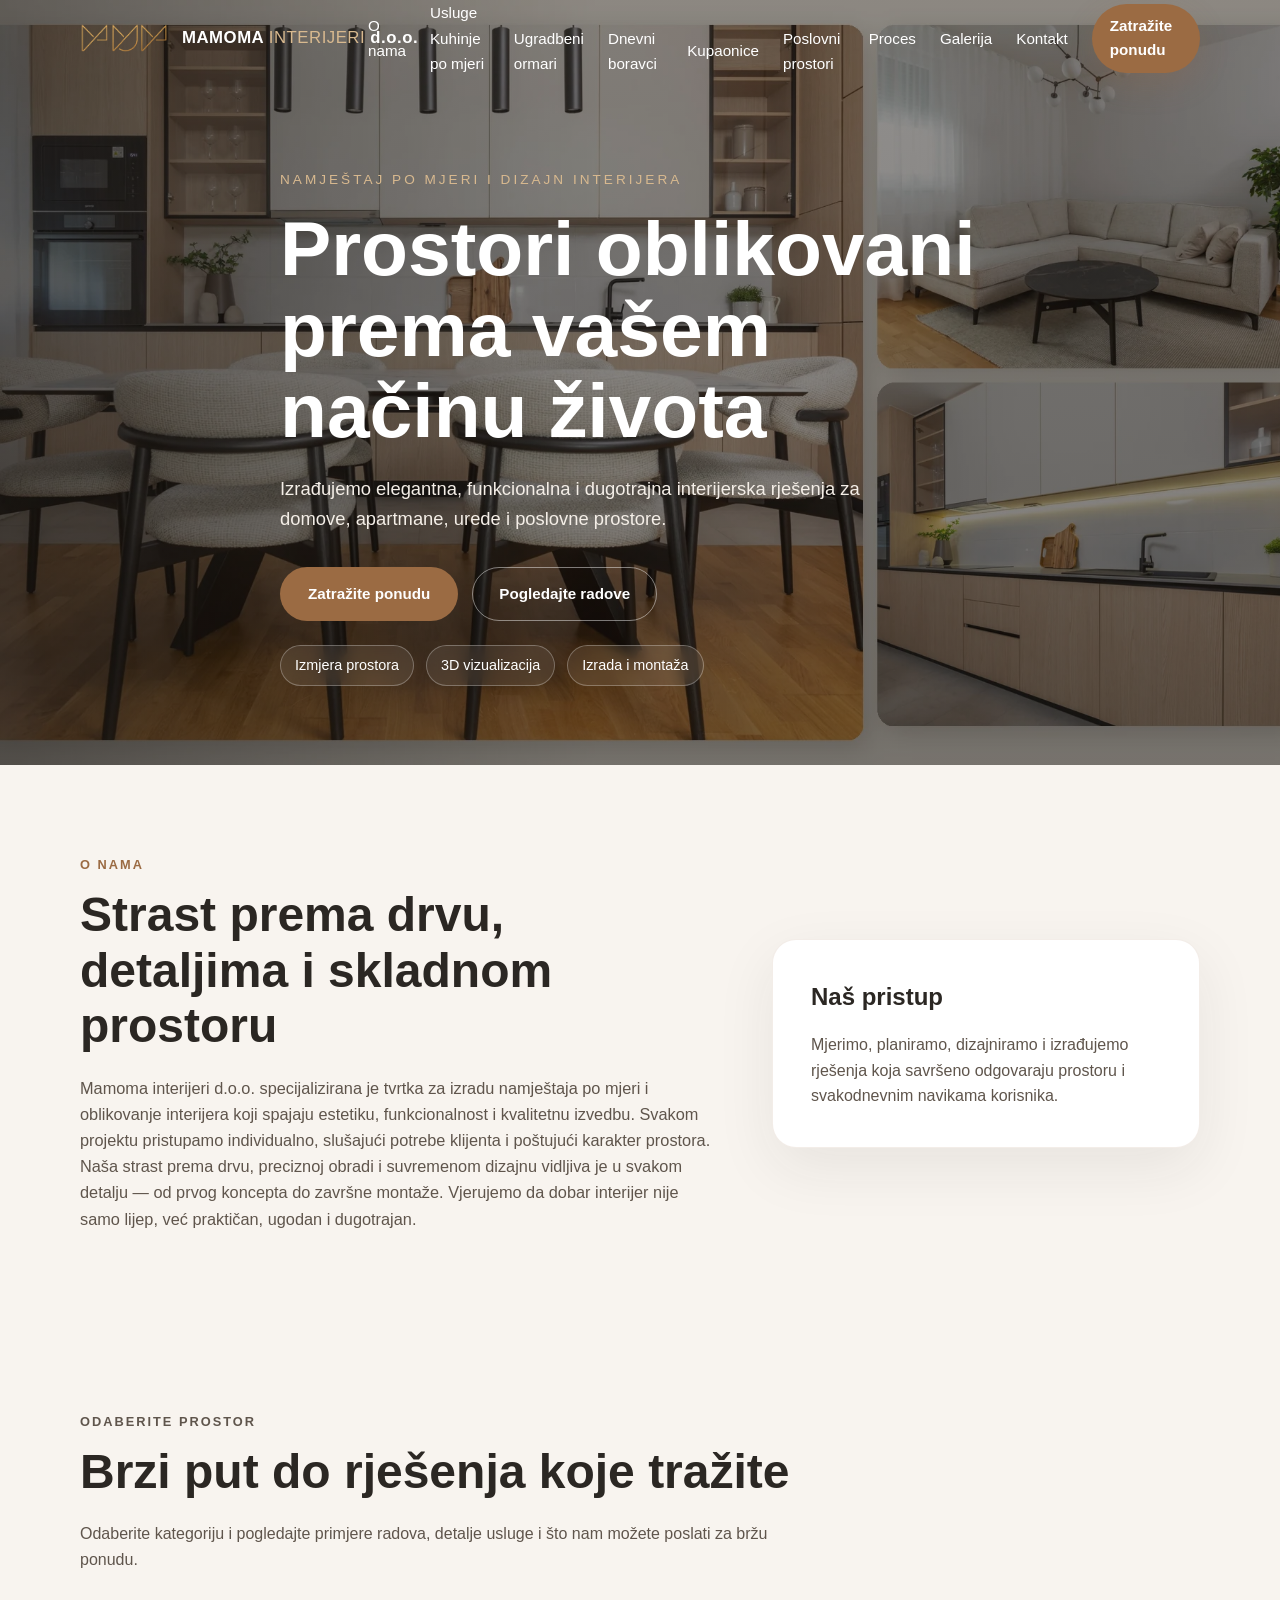
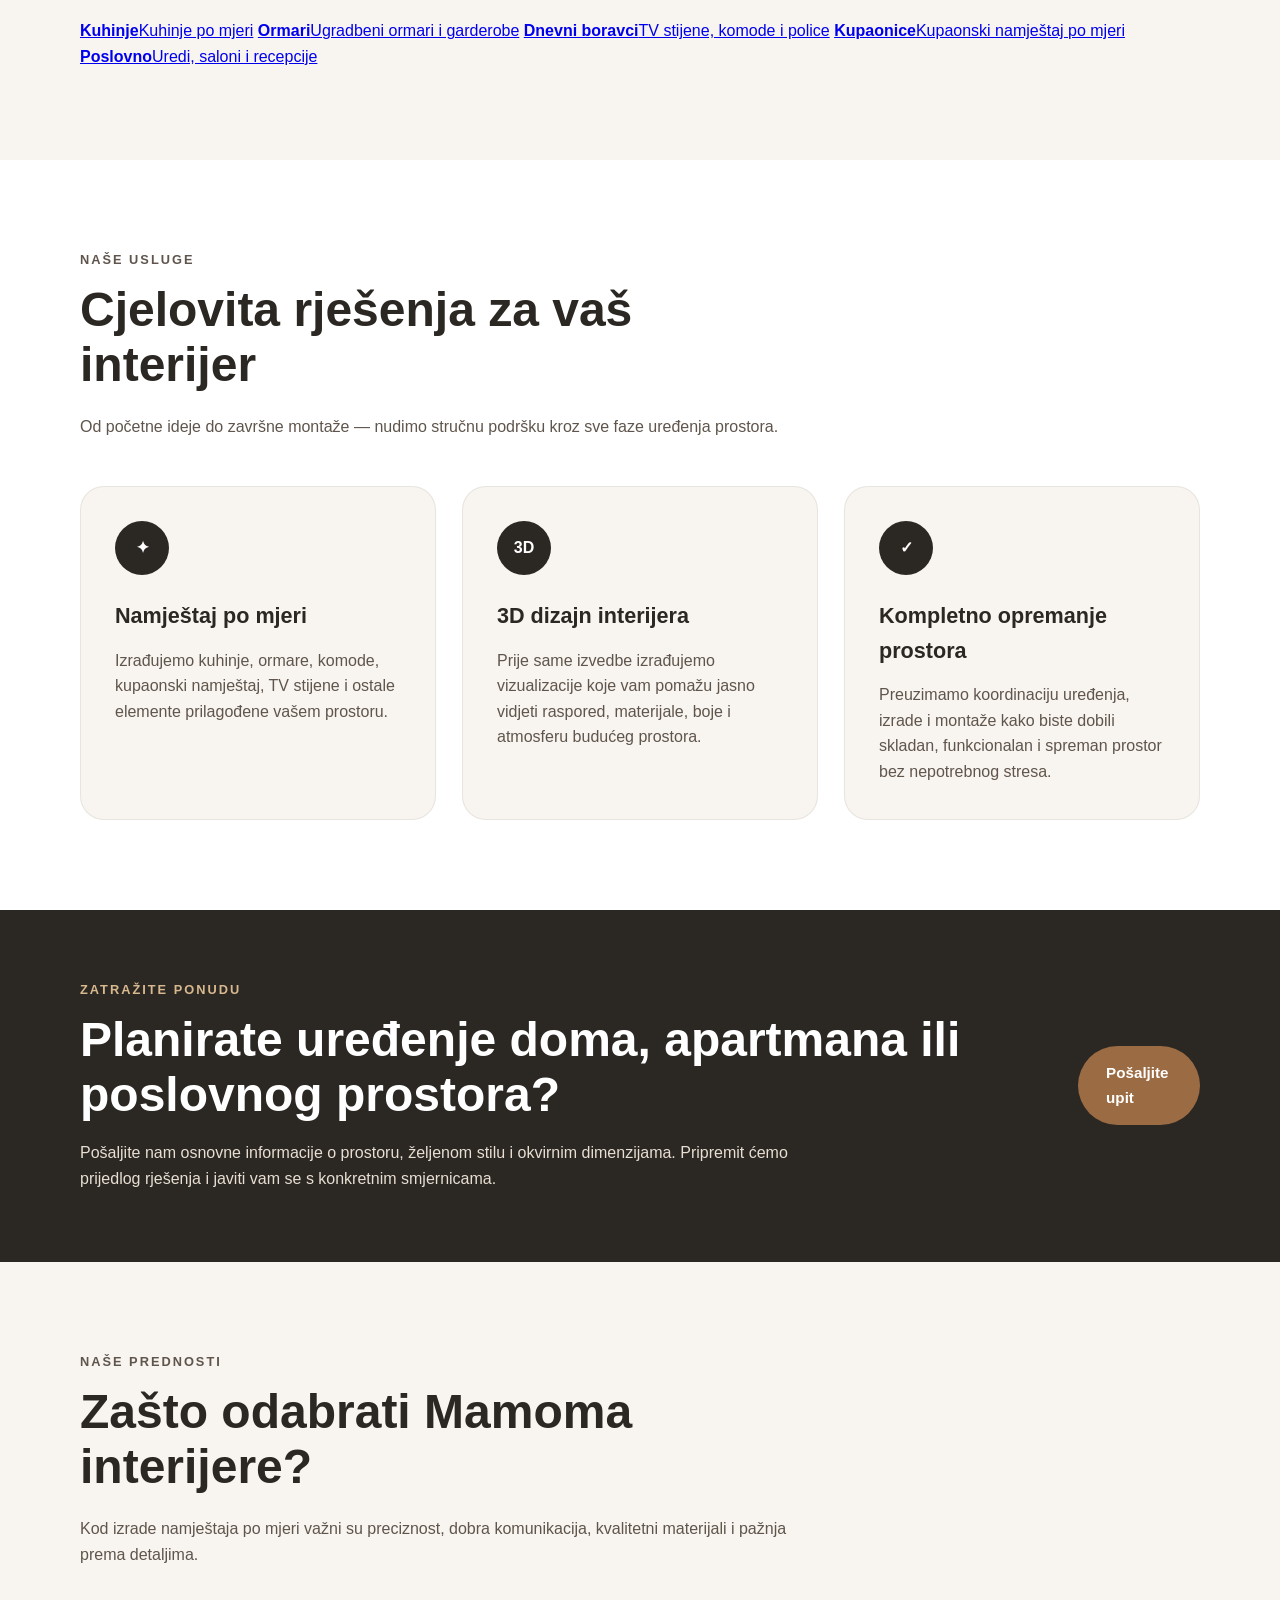
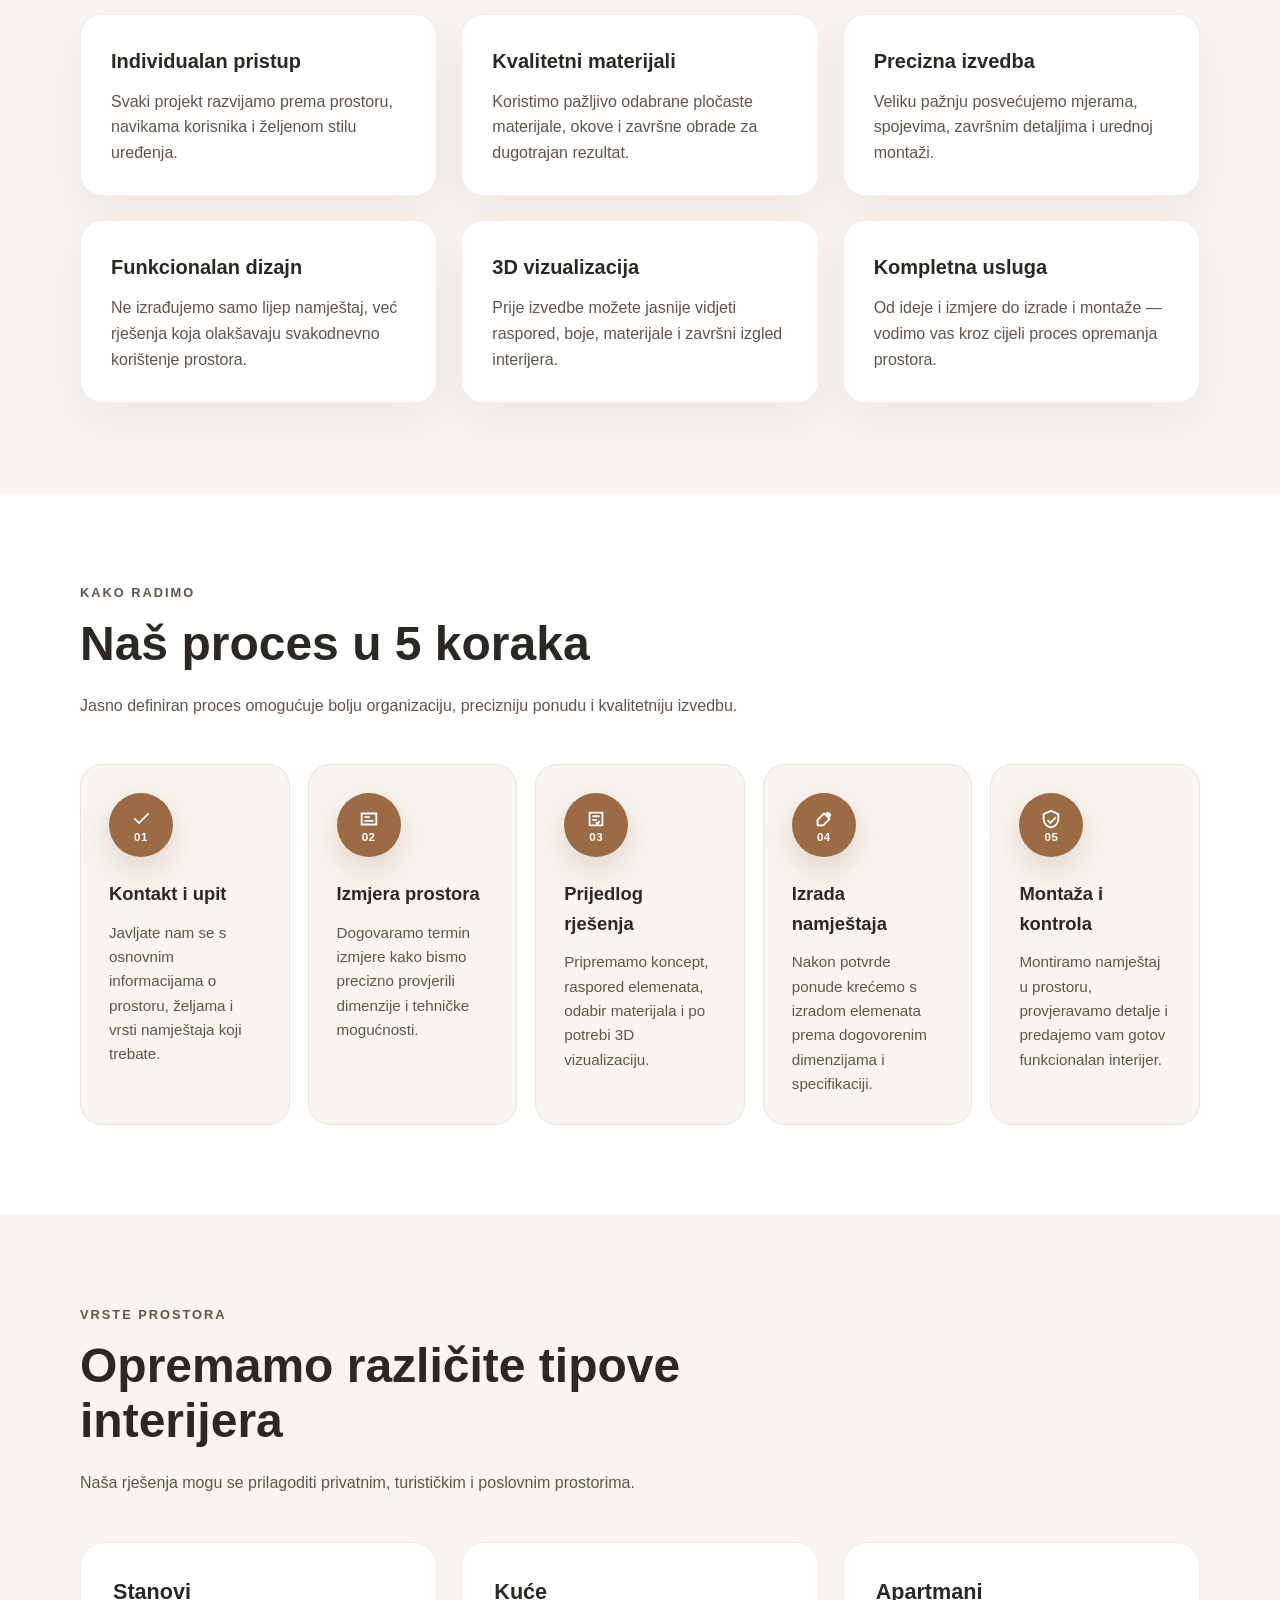
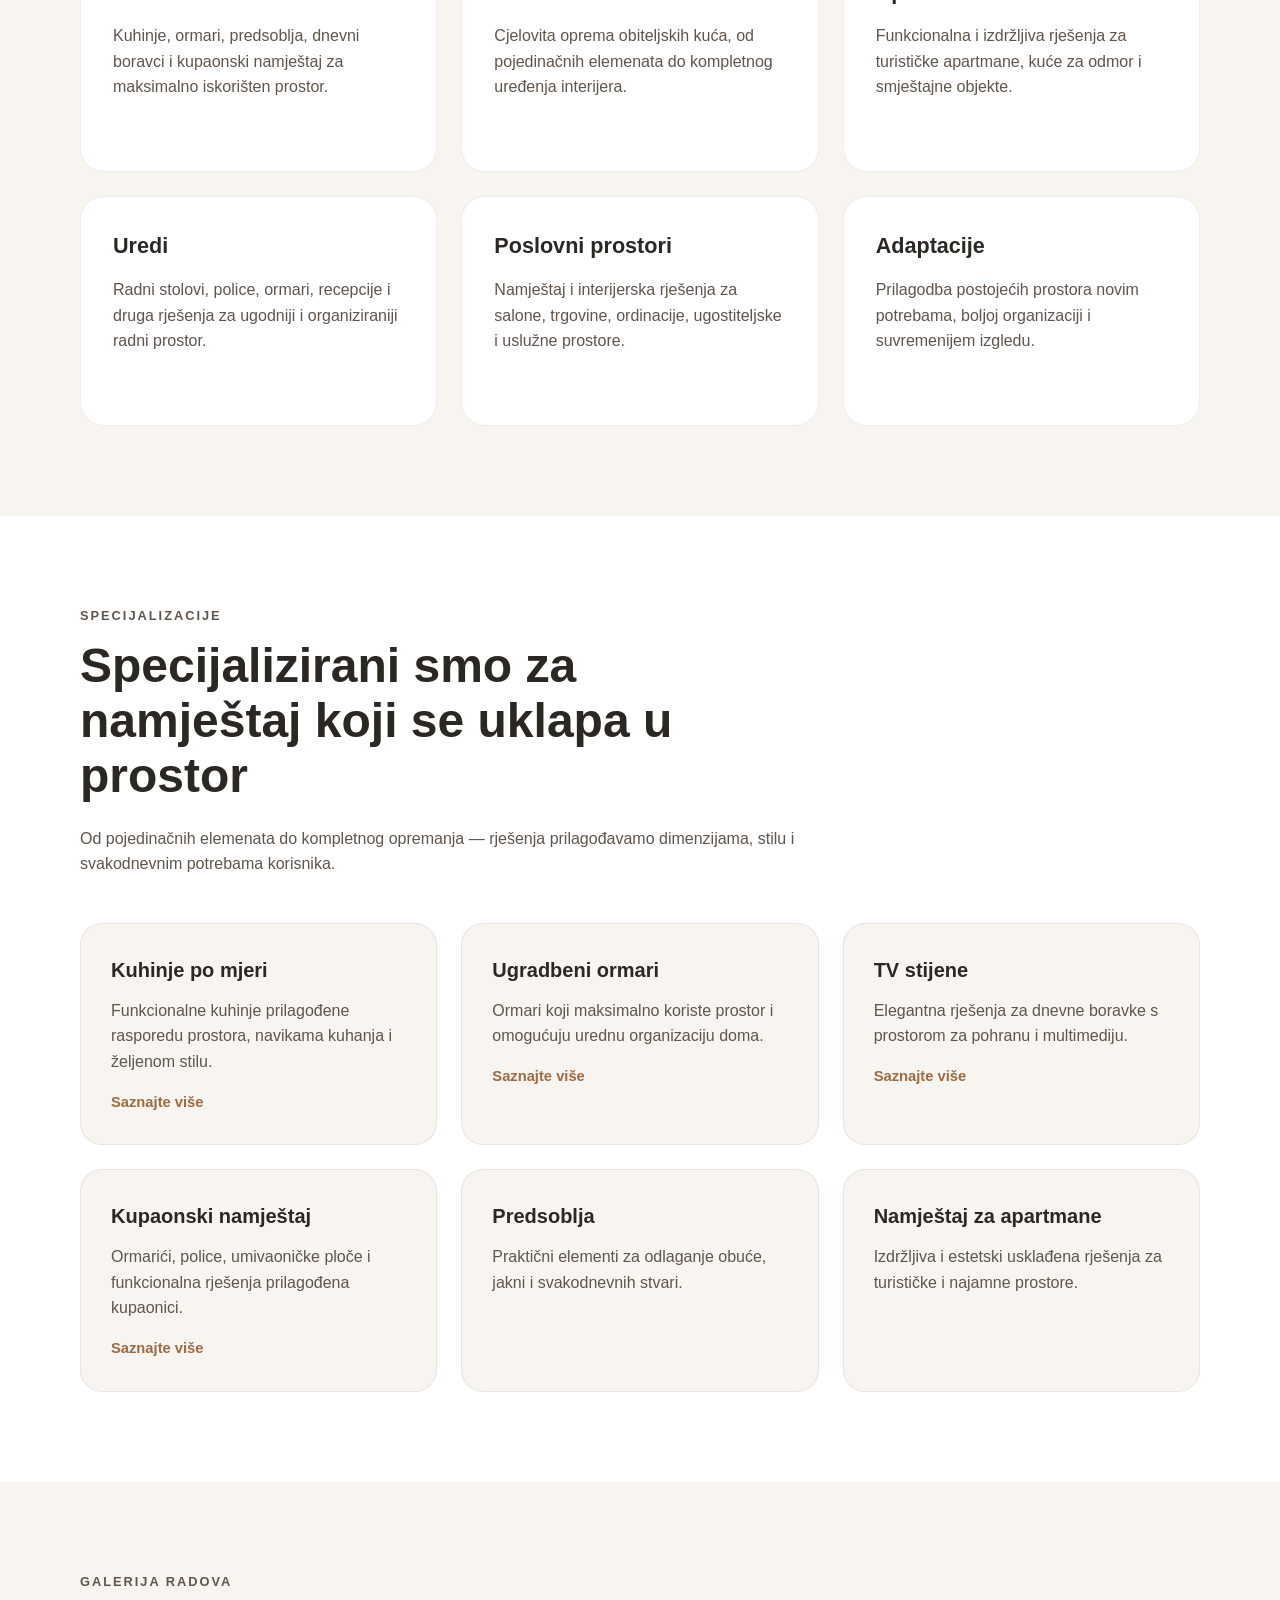
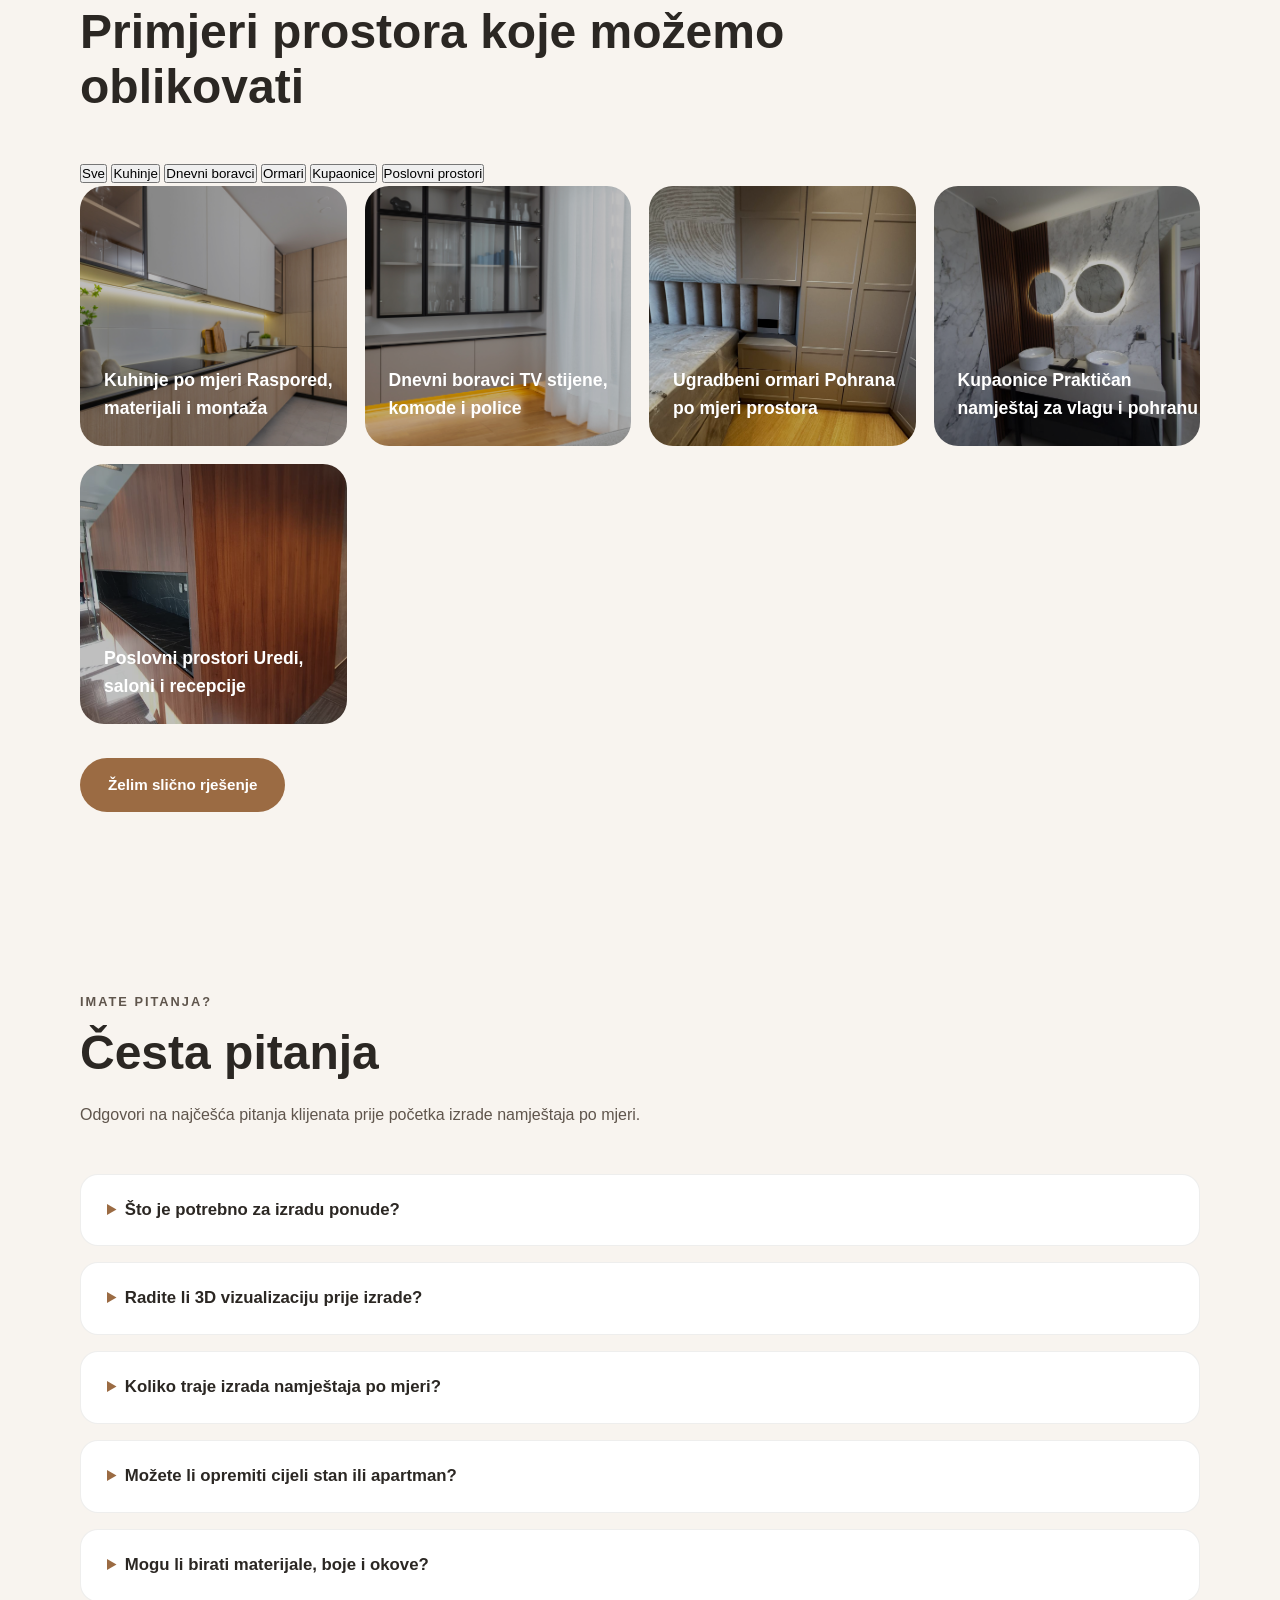
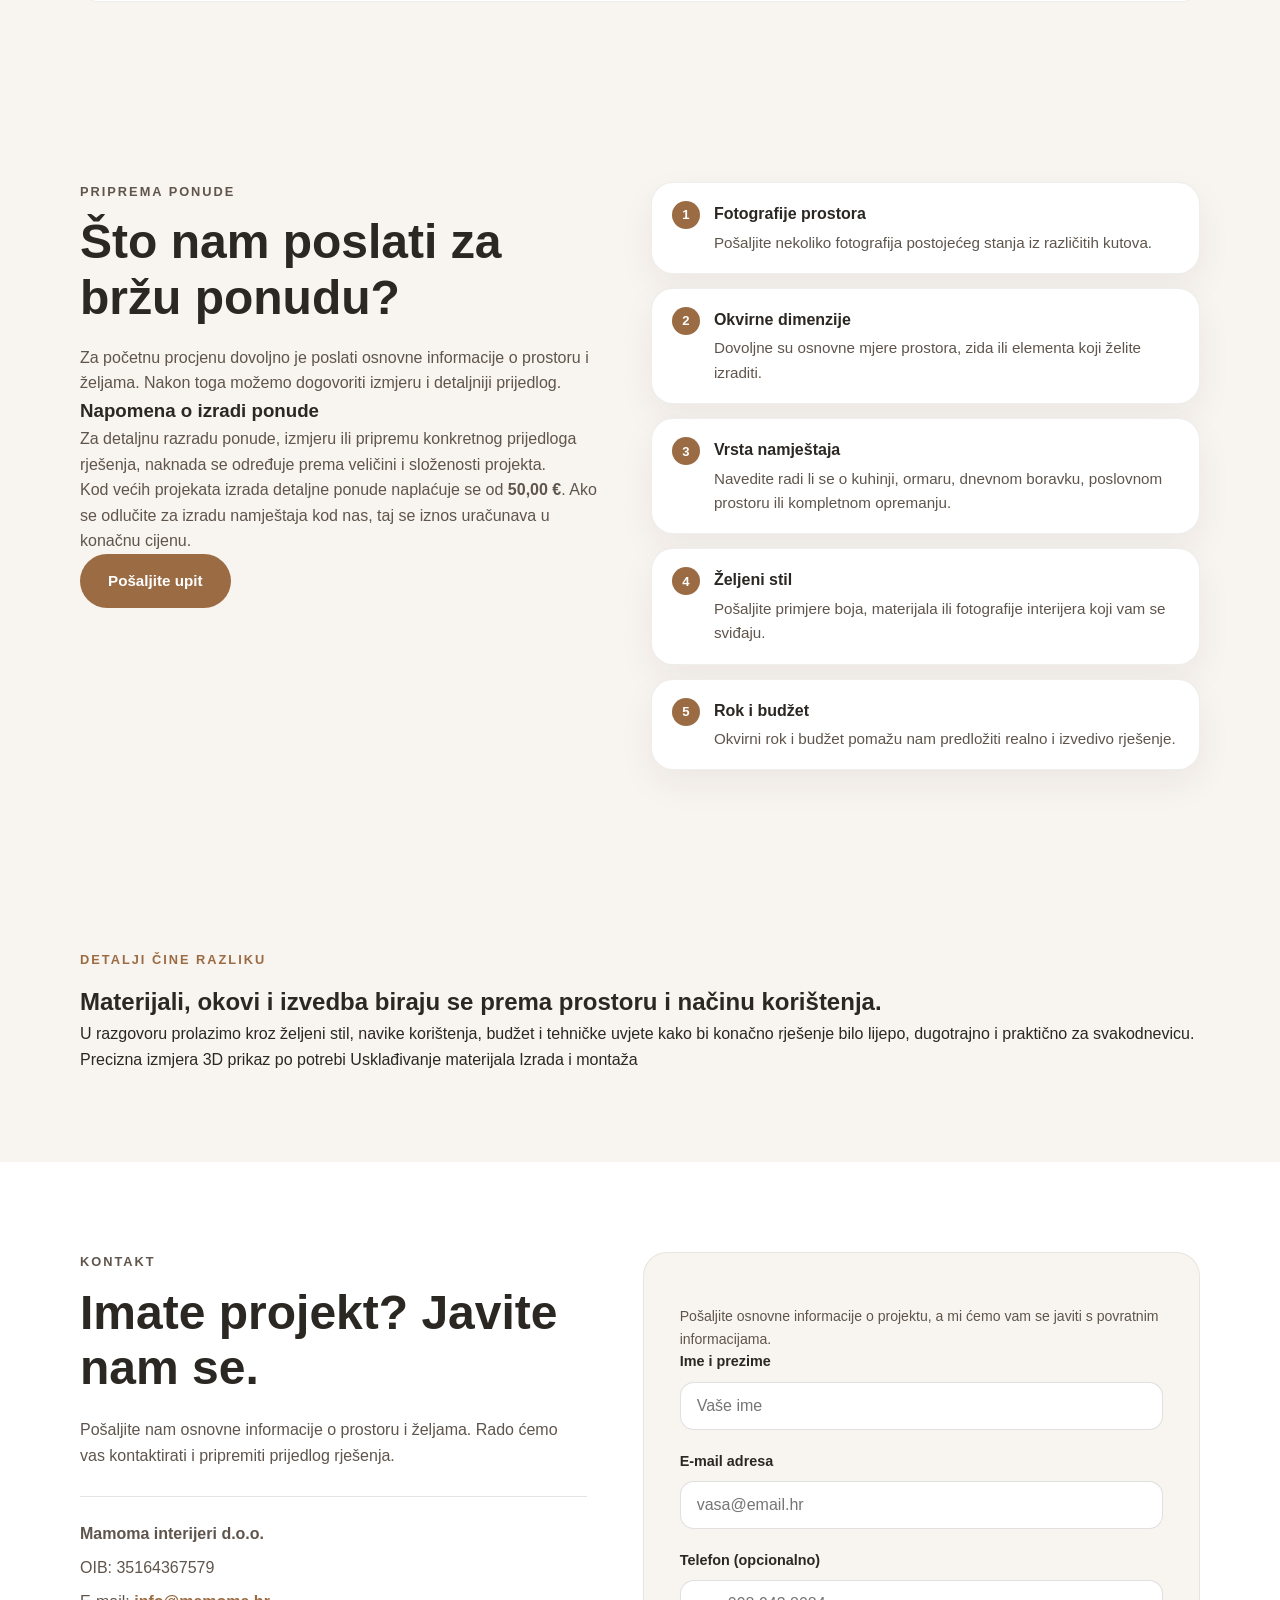
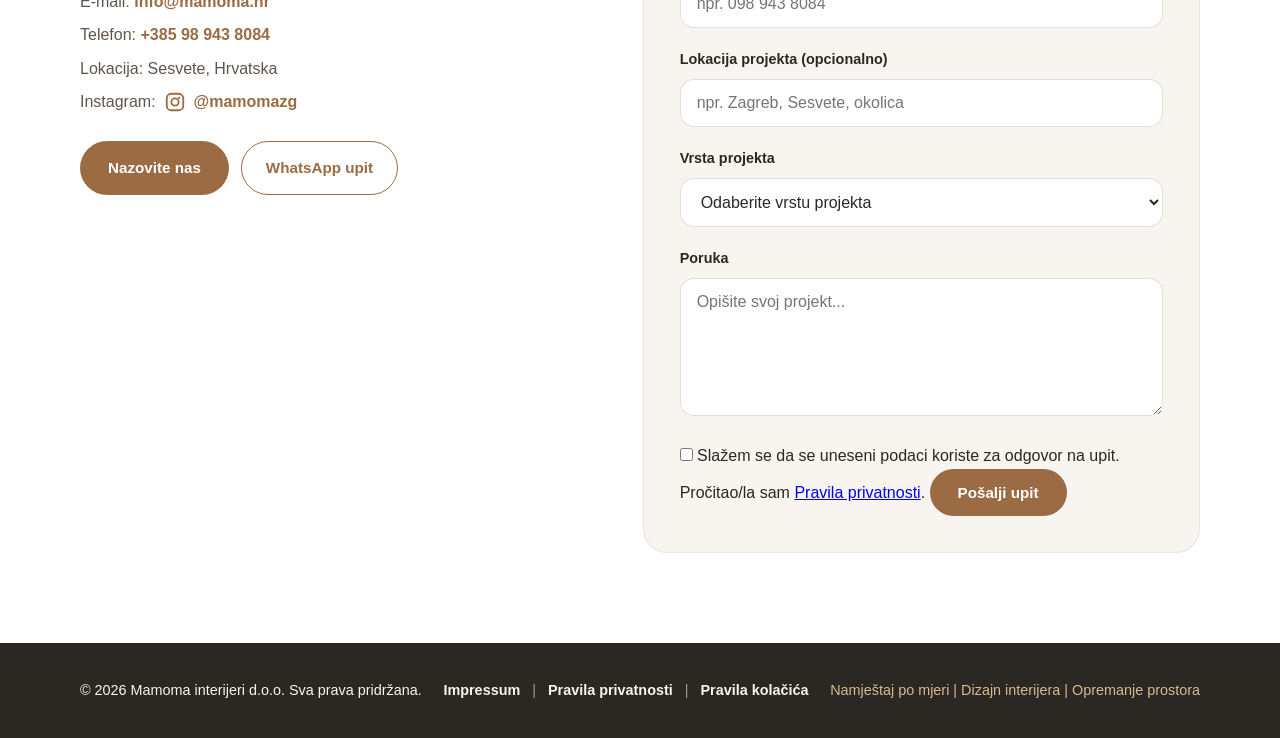
==== commit e526474a: "Add files via upload" ====
--- a/index.html
+++ b/index.html
@@ -1,1069 +1,1181 @@
-<!DOCTYPE html>
-<html lang="hr">
-<head>
-    <meta charset="UTF-8">
-
-    <!-- Responzivnost za mobitele, tablete i računala -->
-    <meta name="viewport" content="width=device-width, initial-scale=1.0">
-
-    <!-- Osnovni SEO -->
-    <title>Mamoma interijeri d.o.o. | Namještaj po mjeri Zagreb i Sesvete</title>
-    <meta name="description" content="Mamoma interijeri d.o.o. izrađuje namještaj po mjeri, kuhinje, ugradbene ormare, TV stijene i rješenja za stambene, apartmanske i poslovne prostore.">
-    <meta name="keywords" content="Mamoma interijeri, namještaj po mjeri, kuhinje po mjeri, ugradbeni ormari, TV stijene, dnevni boravci, poslovni prostori, dizajn interijera, 3D dizajn interijera, Zagreb, Sesvete">
-    <meta name="author" content="Mamoma interijeri d.o.o.">
-    <meta name="robots" content="index, follow, max-image-preview:large">
-    <meta name="language" content="hr">
-    <meta name="theme-color" content="#2b2723">
-
-    <!-- Canonical URL -->
-    <link rel="canonical" href="https://www.mamoma.hr/">
-
-    <!-- Hreflang za hrvatsku verziju stranice -->
-    <link rel="alternate" hreflang="hr-HR" href="https://www.mamoma.hr/">
-    <link rel="alternate" hreflang="x-default" href="https://www.mamoma.hr/">
-
-    <!-- Open Graph za Facebook, WhatsApp, LinkedIn i ostale platforme -->
-    <meta property="og:locale" content="hr_HR">
-    <meta property="og:type" content="website">
-    <meta property="og:title" content="Mamoma interijeri d.o.o. | Namještaj po mjeri Zagreb i Sesvete">
-    <meta property="og:description" content="Mamoma interijeri d.o.o. izrađuje namještaj po mjeri, kuhinje, ugradbene ormare, TV stijene i rješenja za stambene, apartmanske i poslovne prostore.">
-    <meta property="og:url" content="https://www.mamoma.hr/">
-    <meta property="og:site_name" content="Mamoma interijeri d.o.o.">
-    <meta property="og:image" content="https://www.mamoma.hr/images/mamoma-og-image.jpg">
-    <meta property="og:image:alt" content="Mamoma interijeri d.o.o. | Namještaj po mjeri Zagreb i Sesvete">
-    <meta property="og:image:width" content="1200">
-    <meta property="og:image:height" content="630">
-
-    <!-- Twitter/X kartica za dijeljenje linka -->
-    <meta name="twitter:card" content="summary_large_image">
-    <meta name="twitter:title" content="Mamoma interijeri d.o.o. | Namještaj po mjeri Zagreb i Sesvete">
-    <meta name="twitter:description" content="Mamoma interijeri d.o.o. izrađuje namještaj po mjeri, kuhinje, ugradbene ormare, TV stijene i rješenja za stambene, apartmanske i poslovne prostore.">
-    <meta name="twitter:image" content="https://www.mamoma.hr/images/mamoma-og-image.jpg">
-
-    <!-- Ikone -->
-    <link rel="icon" href="images/favicon.ico?v=3" sizes="any">
-    <link rel="icon" type="image/png" sizes="32x32" href="images/favicon-32x32.png?v=3">
-    <link rel="icon" type="image/png" sizes="16x16" href="images/favicon-16x16.png?v=3">
-    <link rel="apple-touch-icon" sizes="180x180" href="images/apple-touch-icon.png?v=3">
-
-    <!-- CSS -->
-    <link rel="stylesheet" href="css/styles.css">
-
-    <!-- Strukturirani podaci za Google i druge tražilice -->
-    <script type="application/ld+json">
-{
-        "@context": "https://schema.org",
-        "@type": "HomeAndConstructionBusiness",
-        "@id": "https://www.mamoma.hr/#business",
-        "name": "Mamoma interijeri d.o.o.",
-        "alternateName": "Mamoma interijeri",
-        "url": "https://www.mamoma.hr/",
-        "logo": "https://www.mamoma.hr/images/mamoma-logo.png",
-        "image": "https://www.mamoma.hr/images/mamoma-og-image.jpg",
-        "description": "Mamoma interijeri d.o.o. izrađuje namještaj po mjeri, kuhinje, ugradbene ormare, TV stijene, 3D dizajn interijera i oprema stambene, apartmanske i poslovne prostore.",
-        "slogan": "Prostori oblikovani prema vašem načinu života",
-        "telephone": "+385989438084",
-        "email": "info@mamoma.hr",
-        "priceRange": "€€",
-        "identifier": {
-                "@type": "PropertyValue",
-                "name": "OIB",
-                "value": "35164367579"
-        },
-        "address": {
-                "@type": "PostalAddress",
-                "addressLocality": "Sesvete",
-                "addressRegion": "Grad Zagreb",
-                "addressCountry": "HR"
-        },
-        "areaServed": [
-                {
-                        "@type": "City",
-                        "name": "Zagreb"
-                },
-                {
-                        "@type": "City",
-                        "name": "Sesvete"
-                },
-                {
-                        "@type": "Country",
-                        "name": "Hrvatska"
-                }
-        ],
-        "sameAs": [
-                "https://www.instagram.com/mamomazg/"
-        ],
-        "hasOfferCatalog": {
-                "@type": "OfferCatalog",
-                "name": "Usluge Mamoma interijeri",
-                "itemListElement": [
-                        {
-                                "@type": "Offer",
-                                "itemOffered": {
-                                        "@type": "Service",
-                                        "name": "Kuhinje po mjeri",
-                                        "description": "Planiranje, izrada i montaža kuhinja po mjeri."
-                                }
-                        },
-                        {
-                                "@type": "Offer",
-                                "itemOffered": {
-                                        "@type": "Service",
-                                        "name": "Ugradbeni ormari po mjeri",
-                                        "description": "Izrada ormara po mjeri za maksimalno iskorišten prostor."
-                                }
-                        },
-                        {
-                                "@type": "Offer",
-                                "itemOffered": {
-                                        "@type": "Service",
-                                        "name": "Dnevni boravci po mjeri",
-                                        "description": "TV stijene, komode, police i namještaj za dnevne boravke."
-                                }
-                        },
-						{
-								"@type": "Offer",
-								"itemOffered": {
-										"@type": "Service",
-										"name": "Kupaonski namještaj po mjeri",
-										"description": "Kupaonski ormarići, police, umivaoničke ploče i funkcionalna rješenja za kupaonice."
-								}
-						},
-                        {
-                                "@type": "Offer",
-                                "itemOffered": {
-                                        "@type": "Service",
-                                        "name": "Namještaj za poslovne prostore",
-                                        "description": "Namještaj po mjeri za urede, recepcije, salone i poslovne prostore."
-                                }
-                        }
-                ]
-        }
-}
-    </script>
-
-    <script type="application/ld+json">
-{
-        "@context": "https://schema.org",
-        "@type": "FAQPage",
-        "mainEntity": [
-                {
-                        "@type": "Question",
-                        "name": "Što je potrebno za izradu ponude?",
-                        "acceptedAnswer": {
-                                "@type": "Answer",
-                                "text": "Za početnu ponudu korisne su okvirne dimenzije prostora, fotografije, željeni stil, vrsta namještaja i informacije o materijalima koje preferirate. Za preciznu ponudu preporučujemo izmjeru na lokaciji."
-                        }
-                },
-                {
-                        "@type": "Question",
-                        "name": "Radite li 3D vizualizaciju prije izrade?",
-                        "acceptedAnswer": {
-                                "@type": "Answer",
-                                "text": "Da, za veće projekte i kompletna uređenja možemo pripremiti 3D prikaz kako biste lakše vidjeli raspored elemenata, boje, materijale i završni izgled prostora."
-                        }
-                },
-                {
-                        "@type": "Question",
-                        "name": "Koliko traje izrada namještaja po mjeri?",
-                        "acceptedAnswer": {
-                                "@type": "Answer",
-                                "text": "Rok izrade ovisi o opsegu projekta, dostupnosti materijala i složenosti izvedbe. Nakon dogovora i potvrde ponude definiramo realan rok izrade i montaže."
-                        }
-                },
-                {
-                        "@type": "Question",
-                        "name": "Možete li opremiti cijeli stan ili apartman?",
-                        "acceptedAnswer": {
-                                "@type": "Answer",
-                                "text": "Da, nudimo uslugu kompletnog opremanja prostora, uključujući planiranje, izradu namještaja po mjeri, koordinaciju detalja i završnu montažu."
-                        }
-                },
-                {
-                        "@type": "Question",
-                        "name": "Mogu li birati materijale, boje i okove?",
-                        "acceptedAnswer": {
-                                "@type": "Answer",
-                                "text": "Da. Zajedno s vama prolazimo kroz opcije materijala, dekora, radnih ploča, ručkica, okova i drugih detalja kako bi završni rezultat odgovarao prostoru i budžetu."
-                        }
-                }
-        ]
-}
-    </script>
-</head>
-<body>
-
-    <!-- HEADER / NAVIGACIJA -->
-    <header class="site-header">
-        <div class="container header-container">
-
-            <!-- Logo tvrtke -->
-            <a href="index.html" class="logo" aria-label="Mamoma interijeri d.o.o. - početna stranica">
-                <img src="images/mamoma-symbol.png" alt="" class="logo-symbol">
-                <span class="logo-text">
-                    MAMOMA <strong>INTERIJERI</strong> <span class="logo-company-type">d.o.o.</span>
-                </span>
-            </a>
-
-            <!-- Gumb za mobilni meni -->
-            <button class="menu-toggle" type="button" aria-label="Otvori navigacijski meni" aria-expanded="false">
-                <span></span>
-                <span></span>
-                <span></span>
-            </button>
-
-            <!-- Glavna navigacija -->
-            <nav class="main-nav" aria-label="Glavna navigacija">
-                <ul>
-                    <li><a href="#o-nama">O nama</a></li>
-                    <li><a href="#usluge">Usluge</a></li>
-                    <li><a href="#prednosti">Prednosti</a></li>
-                    <li><a href="#proces">Proces</a></li>
-                    <li><a href="#galerija">Galerija</a></li>
-                    <li><a href="#kontakt">Kontakt</a></li>
-                
-                    <li class="desktop-nav-cta"><a href="#kontakt" class="header-cta">Zatražite ponudu</a></li>
-                </ul>
-
-                <!-- CTA gumb u mobilnom meniju -->
-                <a href="#kontakt" class="mobile-menu-cta">Zatražite ponudu</a>
-            </nav>
-
-        </div>
-    </header>
-
-    <!-- GLAVNI SADRŽAJ -->
-    <main>
-
-        <!-- HERO SEKCIJA -->
-        <section class="hero">
-            <div class="hero-overlay">
-                <div class="container hero-content">
-                    <p class="hero-subtitle">Namještaj po mjeri i dizajn interijera</p>
-
-                    <h1>Prostori oblikovani prema vašem načinu života</h1>
-
-                    <p class="hero-text">
-                        Izrađujemo elegantna, funkcionalna i dugotrajna interijerska rješenja
-                        za domove, apartmane, urede i poslovne prostore.
-                    </p>
-
-                    <div class="hero-actions">
-                        <a href="#kontakt" class="btn-primary" aria-label="Zatražite besplatnu ponudu za namještaj po mjeri i dizajn interijera">
-                            Zatražite besplatnu ponudu
-                        </a>
-
-                        <a href="#galerija" class="btn-secondary">
-                            Pogledajte radove
-                        </a>
-                    </div>
-
-                    <div class="hero-badges" aria-label="Glavne prednosti usluge">
-                        <span>Izmjera prostora</span>
-                        <span>3D vizualizacija</span>
-                        <span>Izrada i montaža</span>
-                    </div>
-                </div>
-            </div>
-        </section>
-
-        <!-- O NAMA -->
-        <section id="o-nama" class="about section-padding">
-            <div class="container about-grid">
-
-                <div class="about-text">
-                    <p class="section-label">O nama</p>
-
-                    <h2>Strast prema drvu, detaljima i skladnom prostoru</h2>
-
-                    <p>
-                        Mamoma interijeri d.o.o. specijalizirana je tvrtka za izradu namještaja
-                        po mjeri i oblikovanje interijera koji spajaju estetiku, funkcionalnost
-                        i kvalitetnu izvedbu. Svakom projektu pristupamo individualno, slušajući
-                        potrebe klijenta i poštujući karakter prostora. Naša strast prema drvu,
-                        preciznoj obradi i suvremenom dizajnu vidljiva je u svakom detalju — od
-                        prvog koncepta do završne montaže. Vjerujemo da dobar interijer nije samo
-                        lijep, već praktičan, ugodan i dugotrajan.
-                    </p>
-                </div>
-
-                <div class="about-card">
-                    <h3>Naš pristup</h3>
-
-                    <p>
-                        Mjerimo, planiramo, dizajniramo i izrađujemo rješenja koja savršeno
-                        odgovaraju prostoru i svakodnevnim navikama korisnika.
-                    </p>
-                </div>
-
-            </div>
-        </section>
-
-        <!-- USLUGE -->
-        <section id="usluge" class="services section-padding">
-            <div class="container">
-
-                <div class="section-heading">
-                    <p class="section-label">Naše usluge</p>
-
-                    <h2>Cjelovita rješenja za vaš interijer</h2>
-
-                    <p>
-                        Od početne ideje do završne montaže — nudimo stručnu podršku kroz sve faze
-                        uređenja prostora.
-                    </p>
-                </div>
-
-                <div class="services-grid">
-
-                    <!-- Usluga 1 -->
-                    <article class="service-card">
-                        <div class="service-icon">✦</div>
-
-                        <h3>Namještaj po mjeri</h3>
-
-                        <p>
-                            Izrađujemo kuhinje, ormare, komode, kupaonski namještaj, TV stijene
-                            i ostale elemente prilagođene vašem prostoru.
-                        </p>
-                    </article>
-
-                    <!-- Usluga 2 -->
-                    <article class="service-card">
-                        <div class="service-icon">3D</div>
-
-                        <h3>3D dizajn interijera</h3>
-
-                        <p>
-                            Prije same izvedbe izrađujemo vizualizacije koje vam pomažu jasno
-                            vidjeti raspored, materijale, boje i atmosferu budućeg prostora.
-                        </p>
-                    </article>
-
-                    <!-- Usluga 3 -->
-                    <article class="service-card">
-                        <div class="service-icon">✓</div>
-
-                        <h3>Kompletno opremanje prostora</h3>
-
-                        <p>
-                            Preuzimamo koordinaciju uređenja, izrade i montaže kako biste dobili
-                            skladan, funkcionalan i spreman prostor bez nepotrebnog stresa.
-                        </p>
-                    </article>
-
-                </div>
-            </div>
-        </section>
-
-        <!-- CTA SEKCIJA -->
-        <section class="cta-section">
-            <div class="container cta-container">
-
-                <div>
-                    <p class="section-label">Zatražite ponudu</p>
-
-                    <h2>Planirate uređenje doma, apartmana ili poslovnog prostora?</h2>
-
-                    <p>
-                        Pošaljite nam osnovne informacije o prostoru, željenom stilu i okvirnim
-                        dimenzijama. Pripremit ćemo prijedlog rješenja i javiti vam se s konkretnim
-                        smjernicama.
-                    </p>
-                </div>
-
-                <a href="#kontakt" class="btn-primary">Pošaljite upit</a>
-
-            </div>
-        </section>
-
-        <!-- PREDNOSTI -->
-        <section id="prednosti" class="features section-padding">
-            <div class="container">
-
-                <div class="section-heading">
-                    <p class="section-label">Naše prednosti</p>
-
-                    <h2>Zašto odabrati Mamoma interijere?</h2>
-
-                    <p>
-                        Kod izrade namještaja po mjeri važni su preciznost, dobra komunikacija,
-                        kvalitetni materijali i pažnja prema detaljima.
-                    </p>
-                </div>
-
-                <div class="features-grid">
-
-                    <article class="feature-card">
-                        <h3>Individualan pristup</h3>
-
-                        <p>
-                            Svaki projekt razvijamo prema prostoru, navikama korisnika i željenom
-                            stilu uređenja.
-                        </p>
-                    </article>
-
-                    <article class="feature-card">
-                        <h3>Kvalitetni materijali</h3>
-
-                        <p>
-                            Koristimo pažljivo odabrane pločaste materijale, okove i završne obrade
-                            za dugotrajan rezultat.
-                        </p>
-                    </article>
-
-                    <article class="feature-card">
-                        <h3>Precizna izvedba</h3>
-
-                        <p>
-                            Veliku pažnju posvećujemo mjerama, spojevima, završnim detaljima i
-                            urednoj montaži.
-                        </p>
-                    </article>
-
-                    <article class="feature-card">
-                        <h3>Funkcionalan dizajn</h3>
-
-                        <p>
-                            Ne izrađujemo samo lijep namještaj, već rješenja koja olakšavaju
-                            svakodnevno korištenje prostora.
-                        </p>
-                    </article>
-
-                    <article class="feature-card">
-                        <h3>3D vizualizacija</h3>
-
-                        <p>
-                            Prije izvedbe možete jasnije vidjeti raspored, boje, materijale i
-                            završni izgled interijera.
-                        </p>
-                    </article>
-
-                    <article class="feature-card">
-                        <h3>Kompletna usluga</h3>
-
-                        <p>
-                            Od ideje i izmjere do izrade i montaže — vodimo vas kroz cijeli proces
-                            opremanja prostora.
-                        </p>
-                    </article>
-
-                </div>
-            </div>
-        </section>
-
-        <!-- PROCES RADA -->
-        <section id="proces" class="process section-padding">
-            <div class="container">
-
-                <div class="section-heading">
-                    <p class="section-label">Kako radimo</p>
-
-                    <h2>Naš proces u 5 koraka</h2>
-
-                    <p>
-                        Jasno definiran proces omogućuje bolju organizaciju, precizniju ponudu i
-                        kvalitetniju izvedbu.
-                    </p>
-                </div>
-
-                <div class="process-grid">
-
-                    <article class="process-step">
-                        <span class="process-number">
-                            <svg class="process-icon" viewBox="0 0 24 24" aria-hidden="true">
-                                <path d="M21 6.5 9.8 17.7 4 11.9l1.4-1.4 4.4 4.4L19.6 5.1 21 6.5Z"></path>
-                            </svg>
-                            <small>01</small>
-                        </span>
-
-                        <h3>Kontakt i upit</h3>
-
-                        <p>
-                            Javljate nam se s osnovnim informacijama o prostoru, željama i vrsti
-                            namještaja koji trebate.
-                        </p>
-                    </article>
-
-                    <article class="process-step">
-                        <span class="process-number">
-                            <svg class="process-icon" viewBox="0 0 24 24" aria-hidden="true">
-                                <path d="M3 5h18v14H3V5Zm2 2v10h14V7H5Zm2 2h6v2H7V9Zm0 4h10v2H7v-2Z"></path>
-                            </svg>
-                            <small>02</small>
-                        </span>
-
-                        <h3>Izmjera prostora</h3>
-
-                        <p>
-                            Dogovaramo termin izmjere kako bismo precizno provjerili dimenzije i
-                            tehničke mogućnosti.
-                        </p>
-                    </article>
-
-                    <article class="process-step">
-                        <span class="process-number">
-                            <svg class="process-icon" viewBox="0 0 24 24" aria-hidden="true">
-                                <path d="M4 4h16v16H4V4Zm2 2v12h12V6H6Zm2 2h8v2H8V8Zm0 4h5v2H8v-2Zm7.5 1.5 1.4 1.4-3.6 3.6-2.1-2.1 1.4-1.4.7.7 2.2-2.2Z"></path>
-                            </svg>
-                            <small>03</small>
-                        </span>
-
-                        <h3>Prijedlog rješenja</h3>
-
-                        <p>
-                            Pripremamo koncept, raspored elemenata, odabir materijala i po potrebi
-                            3D vizualizaciju.
-                        </p>
-                    </article>
-
-                    <article class="process-step">
-                        <span class="process-number">
-                            <svg class="process-icon" viewBox="0 0 24 24" aria-hidden="true">
-                                <path d="M4 20v-7.5l8-8 7.5 7.5-8 8H4Zm2-2h4.7l6-6L12 7.3l-6 6V18Zm11.7-7.3L13.3 6.3l1.5-1.5a2 2 0 0 1 2.8 0l1.6 1.6a2 2 0 0 1 0 2.8l-1.5 1.5Z"></path>
-                            </svg>
-                            <small>04</small>
-                        </span>
-
-                        <h3>Izrada namještaja</h3>
-
-                        <p>
-                            Nakon potvrde ponude krećemo s izradom elemenata prema dogovorenim
-                            dimenzijama i specifikaciji.
-                        </p>
-                    </article>
-
-                    <article class="process-step">
-                        <span class="process-number">
-                            <svg class="process-icon" viewBox="0 0 24 24" aria-hidden="true">
-                                <path d="M12 2 3 6v6c0 5 3.8 9.7 9 10 5.2-.3 9-5 9-10V6l-9-4Zm0 2.2L19 7.3V12c0 4-2.8 7.4-7 7.9-4.2-.5-7-3.9-7-7.9V7.3l7-3.1Zm4.6 5.4 1.4 1.4-6.7 6.7-3.8-3.8 1.4-1.4 2.4 2.4 5.3-5.3Z"></path>
-                            </svg>
-                            <small>05</small>
-                        </span>
-
-                        <h3>Montaža i kontrola</h3>
-
-                        <p>
-                            Montiramo namještaj u prostoru, provjeravamo detalje i predajemo vam
-                            gotov funkcionalan interijer.
-                        </p>
-                    </article>
-
-                </div>
-            </div>
-        </section>
-
-        <!-- VRSTE PROSTORA -->
-        <section class="spaces section-padding">
-            <div class="container">
-
-                <div class="section-heading">
-                    <p class="section-label">Vrste prostora</p>
-
-                    <h2>Opremamo različite tipove interijera</h2>
-
-                    <p>
-                        Naša rješenja mogu se prilagoditi privatnim, turističkim i poslovnim prostorima.
-                    </p>
-                </div>
-
-                <div class="spaces-grid">
-
-                    <article class="space-card">
-                        <h3>Stanovi</h3>
-
-                        <p>
-                            Kuhinje, ormari, predsoblja, dnevni boravci i kupaonski namještaj za
-                            maksimalno iskorišten prostor.
-                        </p>
-                    </article>
-
-                    <article class="space-card">
-                        <h3>Kuće</h3>
-
-                        <p>
-                            Cjelovita oprema obiteljskih kuća, od pojedinačnih elemenata do
-                            kompletnog uređenja interijera.
-                        </p>
-                    </article>
-
-                    <article class="space-card">
-                        <h3>Apartmani</h3>
-
-                        <p>
-                            Funkcionalna i izdržljiva rješenja za turističke apartmane, kuće za odmor
-                            i smještajne objekte.
-                        </p>
-                    </article>
-
-                    <article class="space-card">
-                        <h3>Uredi</h3>
-
-                        <p>
-                            Radni stolovi, police, ormari, recepcije i druga rješenja za ugodniji i
-                            organiziraniji radni prostor.
-                        </p>
-                    </article>
-
-                    <article class="space-card">
-                        <h3>Poslovni prostori</h3>
-
-                        <p>
-                            Namještaj i interijerska rješenja za salone, trgovine, ordinacije,
-                            ugostiteljske i uslužne prostore.
-                        </p>
-                    </article>
-
-                    <article class="space-card">
-                        <h3>Adaptacije</h3>
-
-                        <p>
-                            Prilagodba postojećih prostora novim potrebama, boljoj organizaciji i
-                            suvremenijem izgledu.
-                        </p>
-                    </article>
-
-                </div>
-            </div>
-        </section>
-
-        <!-- SPECIJALIZACIJE -->
-        <section class="specializations section-padding">
-            <div class="container">
-
-                <div class="section-heading">
-                    <p class="section-label">Specijalizacije</p>
-
-                    <h2>Specijalizirani smo za namještaj koji se uklapa u prostor</h2>
-
-                    <p>
-                        Od pojedinačnih elemenata do kompletnog opremanja — rješenja prilagođavamo
-                        dimenzijama, stilu i svakodnevnim potrebama korisnika.
-                    </p>
-                </div>
-
-                <div class="specializations-grid">
-
-                    <a href="kuhinje-po-mjeri.html" class="specialization-card specialization-link">
-                        <h3>Kuhinje po mjeri</h3>
-                        <p>Funkcionalne kuhinje prilagođene rasporedu prostora, navikama kuhanja i željenom stilu.</p>
-                        <span class="card-more">Saznajte više</span>
-                    </a>
-
-                    <a href="ugradbeni-ormari.html" class="specialization-card specialization-link">
-                        <h3>Ugradbeni ormari</h3>
-                        <p>Ormari koji maksimalno koriste prostor i omogućuju urednu organizaciju doma.</p>
-                        <span class="card-more">Saznajte više</span>
-                    </a>
-
-                    <a href="dnevni-boravci.html" class="specialization-card specialization-link">
-                        <h3>TV stijene</h3>
-                        <p>Elegantna rješenja za dnevne boravke s prostorom za pohranu i multimediju.</p>
-                        <span class="card-more">Saznajte više</span>
-                    </a>
-
-                    <a href="kupaonice.html" class="specialization-card specialization-link">
-						<h3>Kupaonski namještaj</h3>
-						<p>Ormarići, police, umivaoničke ploče i funkcionalna rješenja prilagođena kupaonici.</p>
-						<span class="card-more">Saznajte više</span>
-					</a>
-
-                    <article class="specialization-card">
-                        <h3>Predsoblja</h3>
-                        <p>Praktični elementi za odlaganje obuće, jakni i svakodnevnih stvari.</p>
-                    </article>
-
-                    <article class="specialization-card">
-                        <h3>Namještaj za apartmane</h3>
-                        <p>Izdržljiva i estetski usklađena rješenja za turističke i najamne prostore.</p>
-                    </article>
-
-                </div>
-            </div>
-        </section>
-
-        <!-- GALERIJA RADOVA -->
-        <section id="galerija" class="gallery section-padding">
-            <div class="container">
-
-                <div class="section-heading">
-                    <p class="section-label">Galerija radova</p>
-
-                    <h2>Primjeri prostora koje možemo oblikovati</h2>
-
-                    <p>
-                        Ovdje kasnije možete dodati stvarne fotografije izvedenih projekata.
-                    </p>
-                </div>
-
-                <div class="gallery-grid">
-
-					<a href="kuhinje-po-mjeri.html" class="gallery-link" aria-label="Pogledajte stranicu Kuhinje po mjeri">
-						<figure class="gallery-card">
-							<img 
-								src="images/kuhinje/01_kuhinje.jpg" 
-								alt="Moderna kuhinja po mjeri u toplim drvenim tonovima"
-								loading="lazy"
-							>
-							<figcaption>Kuhinje po mjeri</figcaption>
-						</figure>
-					</a>
-
-					<a href="dnevni-boravci.html" class="gallery-link" aria-label="Pogledajte stranicu Dnevni boravci">
-						<figure class="gallery-card">
-							<img 
-								src="images/dnevniboravci/01_dnevniboravci.jpg" 
-								alt="Dnevni boravak s TV stijenom i namještajem po mjeri"
-								loading="lazy"
-							>
-							<figcaption>Dnevni boravci</figcaption>
-						</figure>
-					</a>
-
-					<a href="ugradbeni-ormari.html" class="gallery-link" aria-label="Pogledajte stranicu Ugradbeni ormari">
-						<figure class="gallery-card">
-							<img 
-								src="images/ormari/01_ormari.jpeg" 
-								alt="Ugradbeni ormar po mjeri s elegantnim frontama"
-								loading="lazy"
-							>
-							<figcaption>Ugradbeni ormari</figcaption>
-						</figure>
-					</a>
-					
-					<a href="kupaonice.html" class="gallery-link" aria-label="Pogledajte stranicu Kupaonice">
-						<figure class="gallery-card">
-							<img 
-								src="images/kupaonice/01_kupaonice.jpeg" 
-								alt="Kupaonski namještaj po mjeri s drvenim dekorom i umivaonikom"
-								loading="lazy"
-							>
-							<figcaption>Kupaonice</figcaption>
-						</figure>
-					</a>
-
-					<a href="poslovni-prostori.html" class="gallery-link" aria-label="Pogledajte stranicu Poslovni prostori">
-						<figure class="gallery-card">
-							<img 
-								src="images/poslovniprostori/01_poslovniprostori.jpeg" 
-								alt="Poslovni prostor opremljen namještajem po mjeri"
-								loading="lazy"
-							>
-							<figcaption>Poslovni prostori</figcaption>
-						</figure>
-					</a>
-
-				</div>
-
-                <div class="gallery-actions">
-                    <a href="#kontakt" class="btn-primary">Želim slično rješenje</a>
-                </div>
-
-            </div>
-        </section>
-
-        <!-- ČESTA PITANJA -->
-        <section class="faq section-padding">
-            <div class="container">
-
-                <div class="section-heading">
-                    <p class="section-label">Imate pitanja?</p>
-
-                    <h2>Česta pitanja</h2>
-
-                    <p>
-                        Odgovori na najčešća pitanja klijenata prije početka izrade namještaja po mjeri.
-                    </p>
-                </div>
-
-                <div class="faq-list">
-
-                    <details class="faq-item">
-                        <summary>Što je potrebno za izradu ponude?</summary>
-
-                        <p>
-                            Za početnu ponudu korisne su okvirne dimenzije prostora, fotografije,
-                            željeni stil, vrsta namještaja i informacije o materijalima koje preferirate.
-                            Za preciznu ponudu preporučujemo izmjeru na lokaciji.
-                        </p>
-                    </details>
-
-                    <details class="faq-item">
-                        <summary>Radite li 3D vizualizaciju prije izrade?</summary>
-
-                        <p>
-                            Da, za veće projekte i kompletna uređenja možemo pripremiti 3D prikaz
-                            kako biste lakše vidjeli raspored elemenata, boje, materijale i završni
-                            izgled prostora.
-                        </p>
-                    </details>
-
-                    <details class="faq-item">
-                        <summary>Koliko traje izrada namještaja po mjeri?</summary>
-
-                        <p>
-                            Rok izrade ovisi o opsegu projekta, dostupnosti materijala i složenosti
-                            izvedbe. Nakon dogovora i potvrde ponude definiramo realan rok izrade i montaže.
-                        </p>
-                    </details>
-
-                    <details class="faq-item">
-                        <summary>Možete li opremiti cijeli stan ili apartman?</summary>
-
-                        <p>
-                            Da, nudimo uslugu kompletnog opremanja prostora, uključujući planiranje,
-                            izradu namještaja po mjeri, koordinaciju detalja i završnu montažu.
-                        </p>
-                    </details>
-
-                    <details class="faq-item">
-                        <summary>Mogu li birati materijale, boje i okove?</summary>
-
-                        <p>
-                            Naravno. Zajedno s vama prolazimo kroz opcije materijala, dekora, radnih
-                            ploča, ručkica, okova i drugih detalja kako bi završni rezultat odgovarao
-                            vašem prostoru i budžetu.
-                        </p>
-                    </details>
-
-                </div>
-            </div>
-        </section>
-
-
-
-        <!-- ŠTO NAM POSLATI ZA PONUDU -->
-        <section class="quote-prep section-padding">
-            <div class="container quote-prep-grid">
-                <div>
-                    <p class="section-label">Priprema ponude</p>
-                    <h2>Što nam poslati za bržu ponudu?</h2>
-                    <p>Za početnu procjenu dovoljno je poslati osnovne informacije o prostoru i željama. Nakon toga možemo dogovoriti izmjeru i detaljniji prijedlog.</p>
-                </div>
-
-                <div class="quote-checklist">
-
-                    <div class="quote-checklist-item">
-                        <span>1</span>
-                        <div>
-                            <strong>Fotografije prostora</strong>
-                            <p>Pošaljite nekoliko fotografija postojećeg stanja iz različitih kutova.</p>
-                        </div>
-                    </div>
-                    <div class="quote-checklist-item">
-                        <span>2</span>
-                        <div>
-                            <strong>Okvirne dimenzije</strong>
-                            <p>Dovoljne su osnovne mjere prostora, zida ili elementa koji želite izraditi.</p>
-                        </div>
-                    </div>
-                    <div class="quote-checklist-item">
-                        <span>3</span>
-                        <div>
-                            <strong>Vrsta namještaja</strong>
-                            <p>Navedite radi li se o kuhinji, ormaru, dnevnom boravku, poslovnom prostoru ili kompletnom opremanju.</p>
-                        </div>
-                    </div>
-                    <div class="quote-checklist-item">
-                        <span>4</span>
-                        <div>
-                            <strong>Željeni stil</strong>
-                            <p>Pošaljite primjere boja, materijala ili fotografije interijera koji vam se sviđaju.</p>
-                        </div>
-                    </div>
-                    <div class="quote-checklist-item">
-                        <span>5</span>
-                        <div>
-                            <strong>Rok i budžet</strong>
-                            <p>Okvirni rok i budžet pomažu nam predložiti realno i izvedivo rješenje.</p>
-                        </div>
-                    </div>
-                </div>
-            </div>
-        </section>
-
-        <!-- KONTAKT -->
-        <section id="kontakt" class="contact section-padding">
-            <div class="container contact-grid">
-
-                <div class="contact-info">
-                    <p class="section-label">Kontakt</p>
-
-                    <h2>Imate projekt? Javite nam se.</h2>
-
-                    <p>
-                        Pošaljite nam osnovne informacije o prostoru i željama. Rado ćemo vas
-                        kontaktirati i pripremiti prijedlog rješenja.
-                    </p>
-
-                    <div class="contact-details">
-                        <p><strong>Mamoma interijeri d.o.o.</strong></p>
-                        <p>OIB: 35164367579</p>
-                        <p>E-mail: <a href="mailto:info@mamoma.hr">info@mamoma.hr</a></p>
-                        <p>Telefon: <a href="tel:+385989438084">+385 98 943 8084</a></p>
-                        <p>Lokacija: Sesvete, Hrvatska</p>
-                        <p class="instagram-contact">
-                            <span>Instagram:</span>
-
-                            <a 
-                                href="https://www.instagram.com/mamomazg/" 
-                                target="_blank" 
-                                rel="noopener noreferrer me" 
-                                aria-label="Instagram profil Mamoma interijeri"
-                            >
-                                <svg class="instagram-icon" viewBox="0 0 24 24" aria-hidden="true">
-                                    <path d="M7.75 2h8.5A5.76 5.76 0 0 1 22 7.75v8.5A5.76 5.76 0 0 1 16.25 22h-8.5A5.76 5.76 0 0 1 2 16.25v-8.5A5.76 5.76 0 0 1 7.75 2Zm0 2A3.76 3.76 0 0 0 4 7.75v8.5A3.76 3.76 0 0 0 7.75 20h8.5A3.76 3.76 0 0 0 20 16.25v-8.5A3.76 3.76 0 0 0 16.25 4h-8.5Zm8.75 2.25a1.25 1.25 0 1 1 0 2.5 1.25 1.25 0 0 1 0-2.5ZM12 7a5 5 0 1 1 0 10 5 5 0 0 1 0-10Zm0 2a3 3 0 1 0 0 6 3 3 0 0 0 0-6Z"></path>
-                                </svg>
-
-                                <span>@mamomazg</span>
-                            </a>
-                        </p>
-                    </div>
-
-                    <div class="contact-actions">
-                        <a href="tel:+385989438084" class="btn-primary">Nazovite nas</a>
-                        <a href="https://wa.me/385989438084?text=Pozdrav%2C%20zanima%20me%20ponuda%20za%20namje%C5%A1taj%20po%20mjeri." class="btn-outline" target="_blank" rel="noopener noreferrer">
-                            WhatsApp upit
-                        </a>
-                    </div>
-                </div>
-
-                <!-- Kontakt forma -->
-				<form class="contact-form" action="send-mail.php" method="post">
-					<p class="form-note">
-						Pošaljite osnovne informacije o projektu, a mi ćemo vam se javiti s povratnim informacijama.
-					</p>
-
-					<!-- Skriveno polje za osnovnu zaštitu od botova -->
-					<div style="display: none;">
-						<label for="website">Web stranica</label>
-						<input type="text" id="website" name="website" tabindex="-1" autocomplete="off">
-					</div>
-
-					<div class="form-group">
-						<label for="name">Ime i prezime</label>
-						<input type="text" id="name" name="name" placeholder="Vaše ime" required>
-					</div>
-
-					<div class="form-group">
-						<label for="email">E-mail adresa</label>
-						<input type="email" id="email" name="email" placeholder="vasa@email.hr" required>
-					</div>
-
-					<div class="form-group">
-						<label for="project-type">Vrsta projekta</label>
-
-						<select id="project-type" name="project-type" required>
-							<option value="">Odaberite vrstu projekta</option>
-							<option value="kuhinja">Kuhinja po mjeri</option>
-							<option value="dnevni-boravak">Dnevni boravak</option>
-							<option value="ormari">Ugradbeni ormari</option>
-							<option value="kupaonice">Kupaonice</option>
-							<option value="poslovni-prostor">Poslovni prostor</option>
-							<option value="3d-dizajn">3D dizajn interijera</option>
-							<option value="opremanje">Kompletno opremanje prostora</option>
-							<option value="ostalo">Ostalo</option>
-						</select>
-					</div>
-
-					<div class="form-group">
-						<label for="message">Poruka</label>
-						<textarea id="message" name="message" rows="6" placeholder="Opišite svoj projekt..." required></textarea>
-					</div>
-
-					<button type="submit" class="btn-primary">Pošalji upit</button>
-
-					<p class="form-status-message" aria-live="polite"></p>
-				</form>
-
-            </div>
-        </section>
-
-    </main>
-
-    <!-- FOOTER -->
-	<footer class="site-footer">
-		<div class="container footer-container">
-			<p>&copy; 2026 Mamoma interijeri d.o.o. Sva prava pridržana.</p>
-
-			<p class="footer-links">
-				<a href="impressum.html">Impressum</a>
-				<span aria-hidden="true">|</span>
-				<a href="privatnost.html">Pravila privatnosti</a>
-				<span aria-hidden="true">|</span>
-				<a href="kolacici.html">Pravila kolačića</a>
-			</p>
-
-			<p>Namještaj po mjeri | Dizajn interijera | Opremanje prostora</p>
-		</div>
-	</footer>
-
-    <!-- Fiksni mobilni gumb za brzi poziv -->
-    <a href="tel:+385989438084" class="mobile-floating-call">
-        Nazovite nas
-    </a>
-	
-    <!-- Skripta za navigaciju i promjenu izgleda headera kod scrollanja -->
-    <script>
-        const header = document.querySelector('.site-header');
-        const menuToggle = document.querySelector('.menu-toggle');
-        const mainNav = document.querySelector('.main-nav');
-        const navLinks = document.querySelectorAll('.main-nav a');
-        const floatingCall = document.querySelector('.mobile-floating-call');
-
-        function toggleHeaderBackground() {
-            if (window.scrollY > 60 || mainNav.classList.contains('is-open')) {
-                header.classList.add('scrolled');
-            } else {
-                header.classList.remove('scrolled');
-            }
-        }
-
-        function toggleFloatingCall() {
-            if (!floatingCall) return;
-
-            if (window.scrollY > 420) {
-                floatingCall.classList.add('is-visible');
-            } else {
-                floatingCall.classList.remove('is-visible');
-            }
-        }
-
-        menuToggle.addEventListener('click', function () {
-            const isOpen = mainNav.classList.toggle('is-open');
-
-            menuToggle.classList.toggle('is-active', isOpen);
-            menuToggle.setAttribute('aria-expanded', isOpen);
-
-            document.body.classList.toggle('menu-open', isOpen);
-
-            if (isOpen) {
-                header.classList.add('scrolled');
-            } else {
-                toggleHeaderBackground();
-            }
-        });
-
-        navLinks.forEach(function (link) {
-            link.addEventListener('click', function () {
-                mainNav.classList.remove('is-open');
-                menuToggle.classList.remove('is-active');
-                menuToggle.setAttribute('aria-expanded', 'false');
-                document.body.classList.remove('menu-open');
-                toggleHeaderBackground();
-            });
-        });
-
-        window.addEventListener('scroll', function () {
-            toggleHeaderBackground();
-            toggleFloatingCall();
-        });
-
-        window.addEventListener('load', function () {
-            toggleHeaderBackground();
-            toggleFloatingCall();
-        });
-    </script>
-
-</body>
+<!DOCTYPE html>
+<html lang="hr">
+<head>
+    <meta charset="UTF-8">
+
+    <!-- Responzivnost za mobitele, tablete i računala -->
+    <meta name="viewport" content="width=device-width, initial-scale=1.0">
+
+    <!-- Osnovni SEO -->
+    <title>Mamoma interijeri d.o.o. | Namještaj po mjeri Zagreb i Sesvete</title>
+    <meta name="description" content="Namještaj po mjeri Zagreb i Sesvete: kuhinje, ugradbeni ormari, TV stijene, kupaonice, poslovni prostori, 3D dizajn, izrada i montaža.">
+    <meta name="keywords" content="Mamoma interijeri, namještaj po mjeri, kuhinje po mjeri, ugradbeni ormari, TV stijene, dnevni boravci, poslovni prostori, dizajn interijera, 3D dizajn interijera, Zagreb, Sesvete">
+    <meta name="author" content="Mamoma interijeri d.o.o.">
+    <meta name="robots" content="index, follow, max-image-preview:large">
+    <meta name="language" content="hr">
+    <meta name="theme-color" content="#2b2723">
+
+    <!-- Canonical URL -->
+    <link rel="canonical" href="https://www.mamoma.hr/">
+
+    <!-- Hreflang za hrvatsku verziju stranice -->
+    <link rel="alternate" hreflang="hr-HR" href="https://www.mamoma.hr/">
+    <link rel="alternate" hreflang="x-default" href="https://www.mamoma.hr/">
+
+    <!-- Open Graph za Facebook, WhatsApp, LinkedIn i ostale platforme -->
+    <meta property="og:locale" content="hr_HR">
+    <meta property="og:type" content="website">
+    <meta property="og:title" content="Mamoma interijeri d.o.o. | Namještaj po mjeri Zagreb i Sesvete">
+    <meta property="og:description" content="Mamoma interijeri d.o.o. izrađuje namještaj po mjeri, kuhinje, ugradbene ormare, TV stijene i rješenja za stambene, apartmanske i poslovne prostore.">
+    <meta property="og:url" content="https://www.mamoma.hr/">
+    <meta property="og:site_name" content="Mamoma interijeri d.o.o.">
+    <meta property="og:image" content="https://www.mamoma.hr/images/mamoma-og-image.jpg">
+    <meta property="og:image:alt" content="Mamoma interijeri d.o.o. | Namještaj po mjeri Zagreb i Sesvete">
+    <meta property="og:image:width" content="1200">
+    <meta property="og:image:height" content="630">
+
+    <!-- Twitter/X kartica za dijeljenje linka -->
+    <meta name="twitter:card" content="summary_large_image">
+    <meta name="twitter:title" content="Mamoma interijeri d.o.o. | Namještaj po mjeri Zagreb i Sesvete">
+    <meta name="twitter:description" content="Mamoma interijeri d.o.o. izrađuje namještaj po mjeri, kuhinje, ugradbene ormare, TV stijene i rješenja za stambene, apartmanske i poslovne prostore.">
+    <meta name="twitter:image" content="https://www.mamoma.hr/images/mamoma-og-image.jpg">
+
+    <!-- Ikone -->
+    <link rel="icon" href="images/favicon.ico?v=3" sizes="any">
+    <link rel="icon" type="image/png" sizes="32x32" href="images/favicon-32x32.png?v=3">
+    <link rel="icon" type="image/png" sizes="16x16" href="images/favicon-16x16.png?v=3">
+    <link rel="apple-touch-icon" sizes="180x180" href="images/apple-touch-icon.png?v=3">
+
+    <!-- CSS -->
+    <link rel="stylesheet" href="css/styles.css">
+
+    <!-- Strukturirani podaci za Google i druge tražilice -->
+    <script type="application/ld+json">
+{
+        "@context": "https://schema.org",
+        "@type": "HomeAndConstructionBusiness",
+        "@id": "https://www.mamoma.hr/#business",
+        "name": "Mamoma interijeri d.o.o.",
+        "alternateName": "Mamoma interijeri",
+        "url": "https://www.mamoma.hr/",
+        "logo": "https://www.mamoma.hr/images/mamoma-logo.png",
+        "image": "https://www.mamoma.hr/images/mamoma-og-image.jpg",
+        "description": "Mamoma interijeri d.o.o. izrađuje namještaj po mjeri, kuhinje, ugradbene ormare, TV stijene, 3D dizajn interijera i oprema stambene, apartmanske i poslovne prostore.",
+        "slogan": "Prostori oblikovani prema vašem načinu života",
+        "telephone": "+385989438084",
+        "email": "info@mamoma.hr",
+        "priceRange": "€€",
+        "identifier": {
+                "@type": "PropertyValue",
+                "name": "OIB",
+                "value": "35164367579"
+        },
+        "address": {
+                "@type": "PostalAddress",
+                "addressLocality": "Sesvete",
+                "addressRegion": "Grad Zagreb",
+                "addressCountry": "HR"
+        },
+        "areaServed": [
+                {
+                        "@type": "City",
+                        "name": "Zagreb"
+                },
+                {
+                        "@type": "City",
+                        "name": "Sesvete"
+                },
+                {
+                        "@type": "Country",
+                        "name": "Hrvatska"
+                }
+        ],
+        "sameAs": [
+                "https://www.instagram.com/mamomazg/"
+        ],
+        "hasOfferCatalog": {
+                "@type": "OfferCatalog",
+                "name": "Usluge Mamoma interijeri",
+                "itemListElement": [
+                        {
+                                "@type": "Offer",
+                                "itemOffered": {
+                                        "@type": "Service",
+                                        "name": "Kuhinje po mjeri",
+                                        "description": "Planiranje, izrada i montaža kuhinja po mjeri."
+                                }
+                        },
+                        {
+                                "@type": "Offer",
+                                "itemOffered": {
+                                        "@type": "Service",
+                                        "name": "Ugradbeni ormari po mjeri",
+                                        "description": "Izrada ormara po mjeri za maksimalno iskorišten prostor."
+                                }
+                        },
+                        {
+                                "@type": "Offer",
+                                "itemOffered": {
+                                        "@type": "Service",
+                                        "name": "Dnevni boravci po mjeri",
+                                        "description": "TV stijene, komode, police i namještaj za dnevne boravke."
+                                }
+                        },
+						{
+								"@type": "Offer",
+								"itemOffered": {
+										"@type": "Service",
+										"name": "Kupaonski namještaj po mjeri",
+										"description": "Kupaonski ormarići, police, umivaoničke ploče i funkcionalna rješenja za kupaonice."
+								}
+						},
+                        {
+                                "@type": "Offer",
+                                "itemOffered": {
+                                        "@type": "Service",
+                                        "name": "Namještaj za poslovne prostore",
+                                        "description": "Namještaj po mjeri za urede, recepcije, salone i poslovne prostore."
+                                }
+                        }
+                ]
+        }
+}
+    </script>
+
+    <script type="application/ld+json">
+{
+        "@context": "https://schema.org",
+        "@type": "FAQPage",
+        "mainEntity": [
+                {
+                        "@type": "Question",
+                        "name": "Što je potrebno za izradu ponude?",
+                        "acceptedAnswer": {
+                                "@type": "Answer",
+                                "text": "Za početnu ponudu korisne su okvirne dimenzije prostora, fotografije, željeni stil, vrsta namještaja i informacije o materijalima koje preferirate. Za preciznu ponudu preporučujemo izmjeru na lokaciji."
+                        }
+                },
+                {
+                        "@type": "Question",
+                        "name": "Radite li 3D vizualizaciju prije izrade?",
+                        "acceptedAnswer": {
+                                "@type": "Answer",
+                                "text": "Da, za veće projekte i kompletna uređenja možemo pripremiti 3D prikaz kako biste lakše vidjeli raspored elemenata, boje, materijale i završni izgled prostora."
+                        }
+                },
+                {
+                        "@type": "Question",
+                        "name": "Koliko traje izrada namještaja po mjeri?",
+                        "acceptedAnswer": {
+                                "@type": "Answer",
+                                "text": "Rok izrade ovisi o opsegu projekta, dostupnosti materijala i složenosti izvedbe. Nakon dogovora i potvrde ponude definiramo realan rok izrade i montaže."
+                        }
+                },
+                {
+                        "@type": "Question",
+                        "name": "Možete li opremiti cijeli stan ili apartman?",
+                        "acceptedAnswer": {
+                                "@type": "Answer",
+                                "text": "Da, nudimo uslugu kompletnog opremanja prostora, uključujući planiranje, izradu namještaja po mjeri, koordinaciju detalja i završnu montažu."
+                        }
+                },
+                {
+                        "@type": "Question",
+                        "name": "Mogu li birati materijale, boje i okove?",
+                        "acceptedAnswer": {
+                                "@type": "Answer",
+                                "text": "Da. Zajedno s vama prolazimo kroz opcije materijala, dekora, radnih ploča, ručkica, okova i drugih detalja kako bi završni rezultat odgovarao prostoru i budžetu."
+                        }
+                }
+        ]
+}
+    </script>
+</head>
+<body>
+
+    <!-- HEADER / NAVIGACIJA -->
+    <header class="site-header">
+        <div class="container header-container">
+
+            <!-- Logo tvrtke -->
+            <a href="index.html" class="logo" aria-label="Mamoma interijeri d.o.o. - početna stranica">
+                <img src="images/mamoma-symbol.png" alt="" class="logo-symbol">
+                <span class="logo-text">
+                    MAMOMA <strong>INTERIJERI</strong> <span class="logo-company-type">d.o.o.</span>
+                </span>
+            </a>
+
+            <!-- Gumb za mobilni meni -->
+            <button class="menu-toggle" type="button" aria-label="Otvori navigacijski meni" aria-expanded="false">
+                <span></span>
+                <span></span>
+                <span></span>
+            </button>
+
+            <!-- Glavna navigacija -->
+            <nav class="main-nav" aria-label="Glavna navigacija">
+                <ul>
+                    <li><a href="#o-nama">O nama</a></li>
+                    <li class="nav-has-dropdown">
+                        <a href="#usluge" class="nav-dropdown-toggle" aria-haspopup="true" aria-expanded="false">
+							<span>Usluge</span>
+							<span class="dropdown-arrow-css" aria-hidden="true"></span>
+						</a>
+                        <ul class="nav-dropdown" aria-label="Podstranice usluga">
+                            <li><a href="kuhinje-po-mjeri.html">Kuhinje po mjeri</a></li>
+                            <li><a href="ugradbeni-ormari.html">Ugradbeni ormari</a></li>
+                            <li><a href="dnevni-boravci.html">Dnevni boravci</a></li>
+                            <li><a href="kupaonice.html">Kupaonice</a></li>
+                            <li><a href="poslovni-prostori.html">Poslovni prostori</a></li>
+                        </ul>
+                    </li>
+                    <li><a href="#proces">Proces</a></li>
+                    <li><a href="#galerija">Galerija</a></li>
+                    <li><a href="#kontakt">Kontakt</a></li>
+                    <li class="desktop-nav-cta"><a href="#ponuda" class="header-cta">Zatražite ponudu</a></li>
+                </ul>
+
+                <a href="#ponuda" class="mobile-menu-cta">Zatražite ponudu</a>
+            </nav>
+
+        </div>
+    </header>
+
+    <!-- GLAVNI SADRŽAJ -->
+    <main>
+
+        <!-- HERO SEKCIJA -->
+        <section class="hero">
+            <div class="hero-overlay">
+                <div class="container hero-content">
+                    <p class="hero-subtitle">Namještaj po mjeri i dizajn interijera</p>
+
+                    <h1>Prostori oblikovani prema vašem načinu života</h1>
+
+                    <p class="hero-text">
+                        Izrađujemo elegantna, funkcionalna i dugotrajna interijerska rješenja
+                        za domove, apartmane, urede i poslovne prostore.
+                    </p>
+
+                    <div class="hero-actions">
+                        <a href="#ponuda" class="btn-primary" aria-label="Zatražite ponudu za namještaj po mjeri i dizajn interijera">
+                            Zatražite ponudu
+                        </a>
+
+                        <a href="#galerija" class="btn-secondary">
+                            Pogledajte radove
+                        </a>
+                    </div>
+
+                    <div class="hero-badges" aria-label="Glavne prednosti usluge">
+                        <span>Izmjera prostora</span>
+                        <span>3D vizualizacija</span>
+                        <span>Izrada i montaža</span>
+                    </div>
+                </div>
+            </div>
+        </section>
+
+        <!-- O NAMA -->
+        <section id="o-nama" class="about section-padding">
+            <div class="container about-grid">
+
+                <div class="about-text">
+                    <p class="section-label">O nama</p>
+
+                    <h2>Strast prema drvu, detaljima i skladnom prostoru</h2>
+
+                    <p>
+                        Mamoma interijeri d.o.o. specijalizirana je tvrtka za izradu namještaja
+                        po mjeri i oblikovanje interijera koji spajaju estetiku, funkcionalnost
+                        i kvalitetnu izvedbu. Svakom projektu pristupamo individualno, slušajući
+                        potrebe klijenta i poštujući karakter prostora. Naša strast prema drvu,
+                        preciznoj obradi i suvremenom dizajnu vidljiva je u svakom detalju — od
+                        prvog koncepta do završne montaže. Vjerujemo da dobar interijer nije samo
+                        lijep, već praktičan, ugodan i dugotrajan.
+                    </p>
+                </div>
+
+                <div class="about-card">
+                    <h3>Naš pristup</h3>
+
+                    <p>
+                        Mjerimo, planiramo, dizajniramo i izrađujemo rješenja koja savršeno
+                        odgovaraju prostoru i svakodnevnim navikama korisnika.
+                    </p>
+                </div>
+
+            </div>
+        </section>
+
+        <!-- BRZA NAVIGACIJA USLUGA -->
+        <section class="service-finder section-padding">
+            <div class="container">
+                <div class="section-heading">
+                    <p class="section-label">Odaberite prostor</p>
+                    <h2>Brzi put do rješenja koje tražite</h2>
+                    <p>Odaberite kategoriju i pogledajte primjere radova, detalje usluge i što nam možete poslati za bržu ponudu.</p>
+                </div>
+                <div class="service-finder-grid">
+                    <a href="kuhinje-po-mjeri.html" class="service-finder-card"><strong>Kuhinje</strong><span>Kuhinje po mjeri</span></a>
+                    <a href="ugradbeni-ormari.html" class="service-finder-card"><strong>Ormari</strong><span>Ugradbeni ormari i garderobe</span></a>
+                    <a href="dnevni-boravci.html" class="service-finder-card"><strong>Dnevni boravci</strong><span>TV stijene, komode i police</span></a>
+                    <a href="kupaonice.html" class="service-finder-card"><strong>Kupaonice</strong><span>Kupaonski namještaj po mjeri</span></a>
+                    <a href="poslovni-prostori.html" class="service-finder-card"><strong>Poslovno</strong><span>Uredi, saloni i recepcije</span></a>
+                </div>
+            </div>
+        </section>
+
+        <!-- USLUGE -->
+        <section id="usluge" class="services section-padding">
+            <div class="container">
+
+                <div class="section-heading">
+                    <p class="section-label">Naše usluge</p>
+
+                    <h2>Cjelovita rješenja za vaš interijer</h2>
+
+                    <p>
+                        Od početne ideje do završne montaže — nudimo stručnu podršku kroz sve faze
+                        uređenja prostora.
+                    </p>
+                </div>
+
+                <div class="services-grid">
+
+                    <!-- Usluga 1 -->
+                    <article class="service-card">
+                        <div class="service-icon">✦</div>
+
+                        <h3>Namještaj po mjeri</h3>
+
+                        <p>
+                            Izrađujemo kuhinje, ormare, komode, kupaonski namještaj, TV stijene
+                            i ostale elemente prilagođene vašem prostoru.
+                        </p>
+                    </article>
+
+                    <!-- Usluga 2 -->
+                    <article class="service-card">
+                        <div class="service-icon">3D</div>
+
+                        <h3>3D dizajn interijera</h3>
+
+                        <p>
+                            Prije same izvedbe izrađujemo vizualizacije koje vam pomažu jasno
+                            vidjeti raspored, materijale, boje i atmosferu budućeg prostora.
+                        </p>
+                    </article>
+
+                    <!-- Usluga 3 -->
+                    <article class="service-card">
+                        <div class="service-icon">✓</div>
+
+                        <h3>Kompletno opremanje prostora</h3>
+
+                        <p>
+                            Preuzimamo koordinaciju uređenja, izrade i montaže kako biste dobili
+                            skladan, funkcionalan i spreman prostor bez nepotrebnog stresa.
+                        </p>
+                    </article>
+
+                </div>
+            </div>
+        </section>
+
+        <!-- CTA SEKCIJA -->
+        <section class="cta-section">
+            <div class="container cta-container">
+
+                <div>
+                    <p class="section-label">Zatražite ponudu</p>
+
+                    <h2>Planirate uređenje doma, apartmana ili poslovnog prostora?</h2>
+
+                    <p>
+                        Pošaljite nam osnovne informacije o prostoru, željenom stilu i okvirnim
+                        dimenzijama. Pripremit ćemo prijedlog rješenja i javiti vam se s konkretnim
+                        smjernicama.
+                    </p>
+                </div>
+
+                <a href="#kontakt" class="btn-primary">Pošaljite upit</a>
+
+            </div>
+        </section>
+
+        <!-- PREDNOSTI -->
+        <section id="prednosti" class="features section-padding">
+            <div class="container">
+
+                <div class="section-heading">
+                    <p class="section-label">Naše prednosti</p>
+
+                    <h2>Zašto odabrati Mamoma interijere?</h2>
+
+                    <p>
+                        Kod izrade namještaja po mjeri važni su preciznost, dobra komunikacija,
+                        kvalitetni materijali i pažnja prema detaljima.
+                    </p>
+                </div>
+
+                <div class="features-grid">
+
+                    <article class="feature-card">
+                        <h3>Individualan pristup</h3>
+
+                        <p>
+                            Svaki projekt razvijamo prema prostoru, navikama korisnika i željenom
+                            stilu uređenja.
+                        </p>
+                    </article>
+
+                    <article class="feature-card">
+                        <h3>Kvalitetni materijali</h3>
+
+                        <p>
+                            Koristimo pažljivo odabrane pločaste materijale, okove i završne obrade
+                            za dugotrajan rezultat.
+                        </p>
+                    </article>
+
+                    <article class="feature-card">
+                        <h3>Precizna izvedba</h3>
+
+                        <p>
+                            Veliku pažnju posvećujemo mjerama, spojevima, završnim detaljima i
+                            urednoj montaži.
+                        </p>
+                    </article>
+
+                    <article class="feature-card">
+                        <h3>Funkcionalan dizajn</h3>
+
+                        <p>
+                            Ne izrađujemo samo lijep namještaj, već rješenja koja olakšavaju
+                            svakodnevno korištenje prostora.
+                        </p>
+                    </article>
+
+                    <article class="feature-card">
+                        <h3>3D vizualizacija</h3>
+
+                        <p>
+                            Prije izvedbe možete jasnije vidjeti raspored, boje, materijale i
+                            završni izgled interijera.
+                        </p>
+                    </article>
+
+                    <article class="feature-card">
+                        <h3>Kompletna usluga</h3>
+
+                        <p>
+                            Od ideje i izmjere do izrade i montaže — vodimo vas kroz cijeli proces
+                            opremanja prostora.
+                        </p>
+                    </article>
+
+                </div>
+            </div>
+        </section>
+
+        <!-- PROCES RADA -->
+        <section id="proces" class="process section-padding">
+            <div class="container">
+
+                <div class="section-heading">
+                    <p class="section-label">Kako radimo</p>
+
+                    <h2>Naš proces u 5 koraka</h2>
+
+                    <p>
+                        Jasno definiran proces omogućuje bolju organizaciju, precizniju ponudu i
+                        kvalitetniju izvedbu.
+                    </p>
+                </div>
+
+                <div class="process-grid">
+
+                    <article class="process-step">
+                        <span class="process-number">
+                            <svg class="process-icon" viewBox="0 0 24 24" aria-hidden="true">
+                                <path d="M21 6.5 9.8 17.7 4 11.9l1.4-1.4 4.4 4.4L19.6 5.1 21 6.5Z"></path>
+                            </svg>
+                            <small>01</small>
+                        </span>
+
+                        <h3>Kontakt i upit</h3>
+
+                        <p>
+                            Javljate nam se s osnovnim informacijama o prostoru, željama i vrsti
+                            namještaja koji trebate.
+                        </p>
+                    </article>
+
+                    <article class="process-step">
+                        <span class="process-number">
+                            <svg class="process-icon" viewBox="0 0 24 24" aria-hidden="true">
+                                <path d="M3 5h18v14H3V5Zm2 2v10h14V7H5Zm2 2h6v2H7V9Zm0 4h10v2H7v-2Z"></path>
+                            </svg>
+                            <small>02</small>
+                        </span>
+
+                        <h3>Izmjera prostora</h3>
+
+                        <p>
+                            Dogovaramo termin izmjere kako bismo precizno provjerili dimenzije i
+                            tehničke mogućnosti.
+                        </p>
+                    </article>
+
+                    <article class="process-step">
+                        <span class="process-number">
+                            <svg class="process-icon" viewBox="0 0 24 24" aria-hidden="true">
+                                <path d="M4 4h16v16H4V4Zm2 2v12h12V6H6Zm2 2h8v2H8V8Zm0 4h5v2H8v-2Zm7.5 1.5 1.4 1.4-3.6 3.6-2.1-2.1 1.4-1.4.7.7 2.2-2.2Z"></path>
+                            </svg>
+                            <small>03</small>
+                        </span>
+
+                        <h3>Prijedlog rješenja</h3>
+
+                        <p>
+                            Pripremamo koncept, raspored elemenata, odabir materijala i po potrebi
+                            3D vizualizaciju.
+                        </p>
+                    </article>
+
+                    <article class="process-step">
+                        <span class="process-number">
+                            <svg class="process-icon" viewBox="0 0 24 24" aria-hidden="true">
+                                <path d="M4 20v-7.5l8-8 7.5 7.5-8 8H4Zm2-2h4.7l6-6L12 7.3l-6 6V18Zm11.7-7.3L13.3 6.3l1.5-1.5a2 2 0 0 1 2.8 0l1.6 1.6a2 2 0 0 1 0 2.8l-1.5 1.5Z"></path>
+                            </svg>
+                            <small>04</small>
+                        </span>
+
+                        <h3>Izrada namještaja</h3>
+
+                        <p>
+                            Nakon potvrde ponude krećemo s izradom elemenata prema dogovorenim
+                            dimenzijama i specifikaciji.
+                        </p>
+                    </article>
+
+                    <article class="process-step">
+                        <span class="process-number">
+                            <svg class="process-icon" viewBox="0 0 24 24" aria-hidden="true">
+                                <path d="M12 2 3 6v6c0 5 3.8 9.7 9 10 5.2-.3 9-5 9-10V6l-9-4Zm0 2.2L19 7.3V12c0 4-2.8 7.4-7 7.9-4.2-.5-7-3.9-7-7.9V7.3l7-3.1Zm4.6 5.4 1.4 1.4-6.7 6.7-3.8-3.8 1.4-1.4 2.4 2.4 5.3-5.3Z"></path>
+                            </svg>
+                            <small>05</small>
+                        </span>
+
+                        <h3>Montaža i kontrola</h3>
+
+                        <p>
+                            Montiramo namještaj u prostoru, provjeravamo detalje i predajemo vam
+                            gotov funkcionalan interijer.
+                        </p>
+                    </article>
+
+                </div>
+            </div>
+        </section>
+
+        <!-- VRSTE PROSTORA -->
+        <section class="spaces section-padding">
+            <div class="container">
+
+                <div class="section-heading">
+                    <p class="section-label">Vrste prostora</p>
+
+                    <h2>Opremamo različite tipove interijera</h2>
+
+                    <p>
+                        Naša rješenja mogu se prilagoditi privatnim, turističkim i poslovnim prostorima.
+                    </p>
+                </div>
+
+                <div class="spaces-grid">
+
+                    <article class="space-card">
+                        <h3>Stanovi</h3>
+
+                        <p>
+                            Kuhinje, ormari, predsoblja, dnevni boravci i kupaonski namještaj za
+                            maksimalno iskorišten prostor.
+                        </p>
+                    </article>
+
+                    <article class="space-card">
+                        <h3>Kuće</h3>
+
+                        <p>
+                            Cjelovita oprema obiteljskih kuća, od pojedinačnih elemenata do
+                            kompletnog uređenja interijera.
+                        </p>
+                    </article>
+
+                    <article class="space-card">
+                        <h3>Apartmani</h3>
+
+                        <p>
+                            Funkcionalna i izdržljiva rješenja za turističke apartmane, kuće za odmor
+                            i smještajne objekte.
+                        </p>
+                    </article>
+
+                    <article class="space-card">
+                        <h3>Uredi</h3>
+
+                        <p>
+                            Radni stolovi, police, ormari, recepcije i druga rješenja za ugodniji i
+                            organiziraniji radni prostor.
+                        </p>
+                    </article>
+
+                    <article class="space-card">
+                        <h3>Poslovni prostori</h3>
+
+                        <p>
+                            Namještaj i interijerska rješenja za salone, trgovine, ordinacije,
+                            ugostiteljske i uslužne prostore.
+                        </p>
+                    </article>
+
+                    <article class="space-card">
+                        <h3>Adaptacije</h3>
+
+                        <p>
+                            Prilagodba postojećih prostora novim potrebama, boljoj organizaciji i
+                            suvremenijem izgledu.
+                        </p>
+                    </article>
+
+                </div>
+            </div>
+        </section>
+
+        <!-- SPECIJALIZACIJE -->
+        <section class="specializations section-padding">
+            <div class="container">
+
+                <div class="section-heading">
+                    <p class="section-label">Specijalizacije</p>
+
+                    <h2>Specijalizirani smo za namještaj koji se uklapa u prostor</h2>
+
+                    <p>
+                        Od pojedinačnih elemenata do kompletnog opremanja — rješenja prilagođavamo
+                        dimenzijama, stilu i svakodnevnim potrebama korisnika.
+                    </p>
+                </div>
+
+                <div class="specializations-grid">
+
+                    <a href="kuhinje-po-mjeri.html" class="specialization-card specialization-link">
+                        <h3>Kuhinje po mjeri</h3>
+                        <p>Funkcionalne kuhinje prilagođene rasporedu prostora, navikama kuhanja i željenom stilu.</p>
+                        <span class="card-more">Saznajte više</span>
+                    </a>
+
+                    <a href="ugradbeni-ormari.html" class="specialization-card specialization-link">
+                        <h3>Ugradbeni ormari</h3>
+                        <p>Ormari koji maksimalno koriste prostor i omogućuju urednu organizaciju doma.</p>
+                        <span class="card-more">Saznajte više</span>
+                    </a>
+
+                    <a href="dnevni-boravci.html" class="specialization-card specialization-link">
+                        <h3>TV stijene</h3>
+                        <p>Elegantna rješenja za dnevne boravke s prostorom za pohranu i multimediju.</p>
+                        <span class="card-more">Saznajte više</span>
+                    </a>
+
+                    <a href="kupaonice.html" class="specialization-card specialization-link">
+						<h3>Kupaonski namještaj</h3>
+						<p>Ormarići, police, umivaoničke ploče i funkcionalna rješenja prilagođena kupaonici.</p>
+						<span class="card-more">Saznajte više</span>
+					</a>
+
+                    <article class="specialization-card">
+                        <h3>Predsoblja</h3>
+                        <p>Praktični elementi za odlaganje obuće, jakni i svakodnevnih stvari.</p>
+                    </article>
+
+                    <article class="specialization-card">
+                        <h3>Namještaj za apartmane</h3>
+                        <p>Izdržljiva i estetski usklađena rješenja za turističke i najamne prostore.</p>
+                    </article>
+
+                </div>
+            </div>
+        </section>
+
+        <!-- GALERIJA RADOVA -->
+        <section id="galerija" class="gallery section-padding">
+            <div class="container">
+
+                <div class="section-heading">
+                    <p class="section-label">Galerija radova</p>
+
+                    <h2>Primjeri prostora koje možemo oblikovati</h2>
+
+                </div>
+
+                <div class="gallery-filters" aria-label="Filtriranje galerije">
+                    <button type="button" class="gallery-filter-button is-active" data-filter="all">Sve</button>
+                    <button type="button" class="gallery-filter-button" data-filter="kuhinje">Kuhinje</button>
+                    <button type="button" class="gallery-filter-button" data-filter="dnevni">Dnevni boravci</button>
+                    <button type="button" class="gallery-filter-button" data-filter="ormari">Ormari</button>
+                    <button type="button" class="gallery-filter-button" data-filter="kupaonice">Kupaonice</button>
+                    <button type="button" class="gallery-filter-button" data-filter="poslovni">Poslovni prostori</button>
+                </div>
+
+                <div class="gallery-grid">
+
+					<a href="kuhinje-po-mjeri.html" class="gallery-link" data-gallery-category="kuhinje" aria-label="Pogledajte stranicu Kuhinje po mjeri">
+						<figure class="gallery-card">
+							<img 
+								src="images/kuhinje/01_kuhinje.jpg" 
+								alt="Moderna kuhinja po mjeri u toplim drvenim tonovima"
+								loading="lazy"
+							>
+							<figcaption>Kuhinje po mjeri <span>Raspored, materijali i montaža</span></figcaption>
+						</figure>
+					</a>
+
+					<a href="dnevni-boravci.html" class="gallery-link" data-gallery-category="dnevni" aria-label="Pogledajte stranicu Dnevni boravci">
+						<figure class="gallery-card">
+							<img 
+								src="images/dnevniboravci/01_dnevniboravci.jpg" 
+								alt="Dnevni boravak s TV stijenom i namještajem po mjeri"
+								loading="lazy"
+							>
+							<figcaption>Dnevni boravci <span>TV stijene, komode i police</span></figcaption>
+						</figure>
+					</a>
+
+					<a href="ugradbeni-ormari.html" class="gallery-link" data-gallery-category="ormari" aria-label="Pogledajte stranicu Ugradbeni ormari">
+						<figure class="gallery-card">
+							<img 
+								src="images/ormari/01_ormari.jpeg" 
+								alt="Ugradbeni ormar po mjeri s elegantnim frontama"
+								loading="lazy"
+							>
+							<figcaption>Ugradbeni ormari <span>Pohrana po mjeri prostora</span></figcaption>
+						</figure>
+					</a>
+					
+					<a href="kupaonice.html" class="gallery-link" data-gallery-category="kupaonice" aria-label="Pogledajte stranicu Kupaonice">
+						<figure class="gallery-card">
+							<img 
+								src="images/kupaonice/01_kupaonice.jpeg" 
+								alt="Kupaonski namještaj po mjeri s drvenim dekorom i umivaonikom"
+								loading="lazy"
+							>
+							<figcaption>Kupaonice <span>Praktičan namještaj za vlagu i pohranu</span></figcaption>
+						</figure>
+					</a>
+
+					<a href="poslovni-prostori.html" class="gallery-link" data-gallery-category="poslovni" aria-label="Pogledajte stranicu Poslovni prostori">
+						<figure class="gallery-card">
+							<img 
+								src="images/poslovniprostori/01_poslovniprostori.jpeg" 
+								alt="Poslovni prostor opremljen namještajem po mjeri"
+								loading="lazy"
+							>
+							<figcaption>Poslovni prostori <span>Uredi, saloni i recepcije</span></figcaption>
+						</figure>
+					</a>
+
+				</div>
+
+                <div class="gallery-actions">
+                    <a href="#kontakt" class="btn-primary">Želim slično rješenje</a>
+                </div>
+
+            </div>
+        </section>
+
+        <!-- ČESTA PITANJA -->
+        <section class="faq section-padding">
+            <div class="container">
+
+                <div class="section-heading">
+                    <p class="section-label">Imate pitanja?</p>
+
+                    <h2>Česta pitanja</h2>
+
+                    <p>
+                        Odgovori na najčešća pitanja klijenata prije početka izrade namještaja po mjeri.
+                    </p>
+                </div>
+
+                <div class="faq-list">
+
+                    <details class="faq-item">
+                        <summary>Što je potrebno za izradu ponude?</summary>
+
+                        <p>
+                            Za početnu ponudu korisne su okvirne dimenzije prostora, fotografije,
+                            željeni stil, vrsta namještaja i informacije o materijalima koje preferirate.
+                            Za preciznu ponudu preporučujemo izmjeru na lokaciji.
+                        </p>
+                    </details>
+
+                    <details class="faq-item">
+                        <summary>Radite li 3D vizualizaciju prije izrade?</summary>
+
+                        <p>
+                            Da, za veće projekte i kompletna uređenja možemo pripremiti 3D prikaz
+                            kako biste lakše vidjeli raspored elemenata, boje, materijale i završni
+                            izgled prostora.
+                        </p>
+                    </details>
+
+                    <details class="faq-item">
+                        <summary>Koliko traje izrada namještaja po mjeri?</summary>
+
+                        <p>
+                            Rok izrade ovisi o opsegu projekta, dostupnosti materijala i složenosti
+                            izvedbe. Nakon dogovora i potvrde ponude definiramo realan rok izrade i montaže.
+                        </p>
+                    </details>
+
+                    <details class="faq-item">
+                        <summary>Možete li opremiti cijeli stan ili apartman?</summary>
+
+                        <p>
+                            Da, nudimo uslugu kompletnog opremanja prostora, uključujući planiranje,
+                            izradu namještaja po mjeri, koordinaciju detalja i završnu montažu.
+                        </p>
+                    </details>
+
+                    <details class="faq-item">
+                        <summary>Mogu li birati materijale, boje i okove?</summary>
+
+                        <p>
+                            Naravno. Zajedno s vama prolazimo kroz opcije materijala, dekora, radnih
+                            ploča, ručkica, okova i drugih detalja kako bi završni rezultat odgovarao
+                            vašem prostoru i budžetu.
+                        </p>
+                    </details>
+
+                </div>
+            </div>
+        </section>
+
+
+
+        <!-- ŠTO NAM POSLATI ZA PONUDU -->
+        <section id="ponuda" class="quote-prep section-padding">
+            <div class="container quote-prep-grid">
+                <div>
+					<p class="section-label">Priprema ponude</p>
+
+					<h2>Što nam poslati za bržu ponudu?</h2>
+
+					<p>
+						Za početnu procjenu dovoljno je poslati osnovne informacije o prostoru i željama.
+						Nakon toga možemo dogovoriti izmjeru i detaljniji prijedlog.
+					</p>
+
+					<div class="quote-note">
+						<h3>Napomena o izradi ponude</h3>
+
+						<p>
+							Za detaljnu razradu ponude, izmjeru ili pripremu konkretnog prijedloga rješenja,
+							naknada se određuje prema veličini i složenosti projekta.
+						</p>
+
+						<p>
+							Kod većih projekata izrada detaljne ponude naplaćuje se od
+							<strong>50,00 €</strong>. Ako se odlučite za izradu namještaja kod nas,
+							taj se iznos uračunava u konačnu cijenu.
+						</p>
+
+						<a href="#kontakt" class="btn-primary quote-note-button">Pošaljite upit</a>
+					</div>
+				</div>
+
+                <div class="quote-checklist">
+
+                    <div class="quote-checklist-item">
+                        <span>1</span>
+                        <div>
+                            <strong>Fotografije prostora</strong>
+                            <p>Pošaljite nekoliko fotografija postojećeg stanja iz različitih kutova.</p>
+                        </div>
+                    </div>
+                    <div class="quote-checklist-item">
+                        <span>2</span>
+                        <div>
+                            <strong>Okvirne dimenzije</strong>
+                            <p>Dovoljne su osnovne mjere prostora, zida ili elementa koji želite izraditi.</p>
+                        </div>
+                    </div>
+                    <div class="quote-checklist-item">
+                        <span>3</span>
+                        <div>
+                            <strong>Vrsta namještaja</strong>
+                            <p>Navedite radi li se o kuhinji, ormaru, dnevnom boravku, poslovnom prostoru ili kompletnom opremanju.</p>
+                        </div>
+                    </div>
+                    <div class="quote-checklist-item">
+                        <span>4</span>
+                        <div>
+                            <strong>Željeni stil</strong>
+                            <p>Pošaljite primjere boja, materijala ili fotografije interijera koji vam se sviđaju.</p>
+                        </div>
+                    </div>
+                    <div class="quote-checklist-item">
+                        <span>5</span>
+                        <div>
+                            <strong>Rok i budžet</strong>
+                            <p>Okvirni rok i budžet pomažu nam predložiti realno i izvedivo rješenje.</p>
+                        </div>
+                    </div>
+                </div>
+            </div>
+        </section>
+
+        <!-- PREMIUM POVJERENJE -->
+        <section class="premium-trust section-padding">
+            <div class="container premium-trust-grid">
+                <div>
+                    <p class="section-label">Detalji čine razliku</p>
+                    <h2>Materijali, okovi i izvedba biraju se prema prostoru i načinu korištenja.</h2>
+                    <p>U razgovoru prolazimo kroz željeni stil, navike korištenja, budžet i tehničke uvjete kako bi konačno rješenje bilo lijepo, dugotrajno i praktično za svakodnevicu.</p>
+                </div>
+                <div class="premium-trust-list">
+                    <span>Precizna izmjera</span>
+                    <span>3D prikaz po potrebi</span>
+                    <span>Usklađivanje materijala</span>
+                    <span>Izrada i montaža</span>
+                </div>
+            </div>
+        </section>
+
+        <!-- KONTAKT -->
+        <section id="kontakt" class="contact section-padding">
+            <div class="container contact-grid">
+
+                <div class="contact-info">
+                    <p class="section-label">Kontakt</p>
+
+                    <h2>Imate projekt? Javite nam se.</h2>
+
+                    <p>
+                        Pošaljite nam osnovne informacije o prostoru i željama. Rado ćemo vas
+                        kontaktirati i pripremiti prijedlog rješenja.
+                    </p>
+
+                    <div class="contact-details">
+                        <p><strong>Mamoma interijeri d.o.o.</strong></p>
+                        <p>OIB: 35164367579</p>
+                        <p>E-mail: <a href="mailto:info@mamoma.hr">info@mamoma.hr</a></p>
+                        <p>Telefon: <a href="tel:+385989438084">+385 98 943 8084</a></p>
+                        <p>Lokacija: Sesvete, Hrvatska</p>
+                        <p class="instagram-contact">
+                            <span>Instagram:</span>
+
+                            <a 
+                                href="https://www.instagram.com/mamomazg/" 
+                                target="_blank" 
+                                rel="noopener noreferrer me" 
+                                aria-label="Instagram profil Mamoma interijeri"
+                            >
+                                <svg class="instagram-icon" viewBox="0 0 24 24" aria-hidden="true">
+                                    <path d="M7.75 2h8.5A5.76 5.76 0 0 1 22 7.75v8.5A5.76 5.76 0 0 1 16.25 22h-8.5A5.76 5.76 0 0 1 2 16.25v-8.5A5.76 5.76 0 0 1 7.75 2Zm0 2A3.76 3.76 0 0 0 4 7.75v8.5A3.76 3.76 0 0 0 7.75 20h8.5A3.76 3.76 0 0 0 20 16.25v-8.5A3.76 3.76 0 0 0 16.25 4h-8.5Zm8.75 2.25a1.25 1.25 0 1 1 0 2.5 1.25 1.25 0 0 1 0-2.5ZM12 7a5 5 0 1 1 0 10 5 5 0 0 1 0-10Zm0 2a3 3 0 1 0 0 6 3 3 0 0 0 0-6Z"></path>
+                                </svg>
+
+                                <span>@mamomazg</span>
+                            </a>
+                        </p>
+                    </div>
+
+                    <div class="contact-actions">
+                        <a href="tel:+385989438084" class="btn-primary">Nazovite nas</a>
+                        <a href="https://wa.me/385989438084?text=Pozdrav%2C%20zanima%20me%20ponuda%20za%20namje%C5%A1taj%20po%20mjeri." class="btn-outline" target="_blank" rel="noopener noreferrer">
+                            WhatsApp upit
+                        </a>
+                    </div>
+                </div>
+
+                <!-- Kontakt forma -->
+				<form class="contact-form" action="send-mail.php" method="post" enctype="multipart/form-data">
+					<p class="form-note">
+						Pošaljite osnovne informacije o projektu, a mi ćemo vam se javiti s povratnim informacijama.
+					</p>
+
+					<!-- Skriveno polje za osnovnu zaštitu od botova -->
+					<div style="display: none;">
+						<label for="website">Web stranica</label>
+						<input type="text" id="website" name="website" tabindex="-1" autocomplete="off">
+					</div>
+
+					<div class="form-group">
+						<label for="name">Ime i prezime</label>
+						<input type="text" id="name" name="name" placeholder="Vaše ime" required>
+					</div>
+
+					<div class="form-group">
+						<label for="email">E-mail adresa</label>
+						<input type="email" id="email" name="email" placeholder="vasa@email.hr" required>
+					</div>
+
+                    <div class="form-row">
+                        <div class="form-group">
+                            <label for="phone">Telefon <span>(opcionalno)</span></label>
+                            <input type="tel" id="phone" name="phone" placeholder="npr. 098 943 8084">
+                        </div>
+
+                        <div class="form-group">
+                            <label for="location">Lokacija projekta <span>(opcionalno)</span></label>
+                            <input type="text" id="location" name="location" placeholder="npr. Zagreb, Sesvete, okolica">
+                        </div>
+                    </div>
+
+					<div class="form-group">
+						<label for="project-type">Vrsta projekta</label>
+
+						<select id="project-type" name="project-type" required>
+							<option value="">Odaberite vrstu projekta</option>
+							<option value="kuhinja">Kuhinja po mjeri</option>
+							<option value="dnevni-boravak">Dnevni boravak</option>
+							<option value="ormari">Ugradbeni ormari</option>
+							<option value="kupaonice">Kupaonice</option>
+                            <option value="poslovni-prostor">Poslovni prostor</option>
+							<option value="3d-dizajn">3D dizajn interijera</option>
+							<option value="opremanje">Kompletno opremanje prostora</option>
+							<option value="ostalo">Ostalo</option>
+						</select>
+					</div>
+
+					<div class="form-group">
+						<label for="message">Poruka</label>
+						<textarea id="message" name="message" rows="6" placeholder="Opišite svoj projekt..." required></textarea>
+					</div>
+
+					<label class="form-consent">
+                        <input type="checkbox" name="privacy-consent" value="1" required>
+                        <span>Slažem se da se uneseni podaci koriste za odgovor na upit. Pročitao/la sam <a href="privatnost.html" target="_blank">Pravila privatnosti</a>.</span>
+                    </label>
+
+                    <button type="submit" class="btn-primary">Pošalji upit</button>
+
+					<p class="form-status-message" aria-live="polite"></p>
+				</form>
+
+            </div>
+        </section>
+
+    </main>
+
+    <!-- FOOTER -->
+	<footer class="site-footer">
+		<div class="container footer-container">
+			<p>&copy; 2026 Mamoma interijeri d.o.o. Sva prava pridržana.</p>
+
+			<p class="footer-links">
+				<a href="impressum.html">Impressum</a>
+				<span aria-hidden="true">|</span>
+				<a href="privatnost.html">Pravila privatnosti</a>
+				<span aria-hidden="true">|</span>
+				<a href="kolacici.html">Pravila kolačića</a>
+			</p>
+
+			<p>Namještaj po mjeri | Dizajn interijera | Opremanje prostora</p>
+		</div>
+	</footer>
+
+    <!-- Fiksni mobilni gumb za brzi poziv -->
+    <a href="tel:+385989438084" class="mobile-floating-call">
+        Nazovite nas
+    </a>
+	
+    <!-- Skripta za navigaciju i promjenu izgleda headera kod scrollanja -->
+    <script>
+        const header = document.querySelector('.site-header');
+        const menuToggle = document.querySelector('.menu-toggle');
+        const mainNav = document.querySelector('.main-nav');
+        const navLinks = document.querySelectorAll('.main-nav a');
+        const floatingCall = document.querySelector('.mobile-floating-call');
+
+        function toggleHeaderBackground() {
+            if (window.scrollY > 60 || mainNav.classList.contains('is-open')) {
+                header.classList.add('scrolled');
+            } else {
+                header.classList.remove('scrolled');
+            }
+        }
+
+        function toggleFloatingCall() {
+            if (!floatingCall) return;
+
+            if (window.scrollY > 420) {
+                floatingCall.classList.add('is-visible');
+            } else {
+                floatingCall.classList.remove('is-visible');
+            }
+        }
+
+        menuToggle.addEventListener('click', function () {
+            const isOpen = mainNav.classList.toggle('is-open');
+
+            menuToggle.classList.toggle('is-active', isOpen);
+            menuToggle.setAttribute('aria-expanded', isOpen);
+
+            document.body.classList.toggle('menu-open', isOpen);
+
+            if (isOpen) {
+                header.classList.add('scrolled');
+            } else {
+                toggleHeaderBackground();
+            }
+        });
+
+        navLinks.forEach(function (link) {
+            link.addEventListener('click', function () {
+                mainNav.classList.remove('is-open');
+                menuToggle.classList.remove('is-active');
+                menuToggle.setAttribute('aria-expanded', 'false');
+                document.body.classList.remove('menu-open');
+                toggleHeaderBackground();
+            });
+        });
+
+        window.addEventListener('scroll', function () {
+            toggleHeaderBackground();
+            toggleFloatingCall();
+        });
+
+        window.addEventListener('load', function () {
+            toggleHeaderBackground();
+            toggleFloatingCall();
+        });
+
+
+        /* Filtriranje galerije na početnoj stranici */
+        const galleryFilterButtons = document.querySelectorAll('.gallery-filter-button');
+        const galleryFilterItems = document.querySelectorAll('.gallery-link[data-gallery-category]');
+
+        galleryFilterButtons.forEach(function (button) {
+            button.addEventListener('click', function () {
+                const filter = button.getAttribute('data-filter');
+
+                galleryFilterButtons.forEach(function (item) {
+                    item.classList.remove('is-active');
+                });
+
+                button.classList.add('is-active');
+
+                galleryFilterItems.forEach(function (item) {
+                    const category = item.getAttribute('data-gallery-category');
+                    const shouldShow = filter === 'all' || category === filter;
+                    item.classList.toggle('is-hidden', !shouldShow);
+                });
+            });
+        });
+    </script>
+
+</body>
 </html>
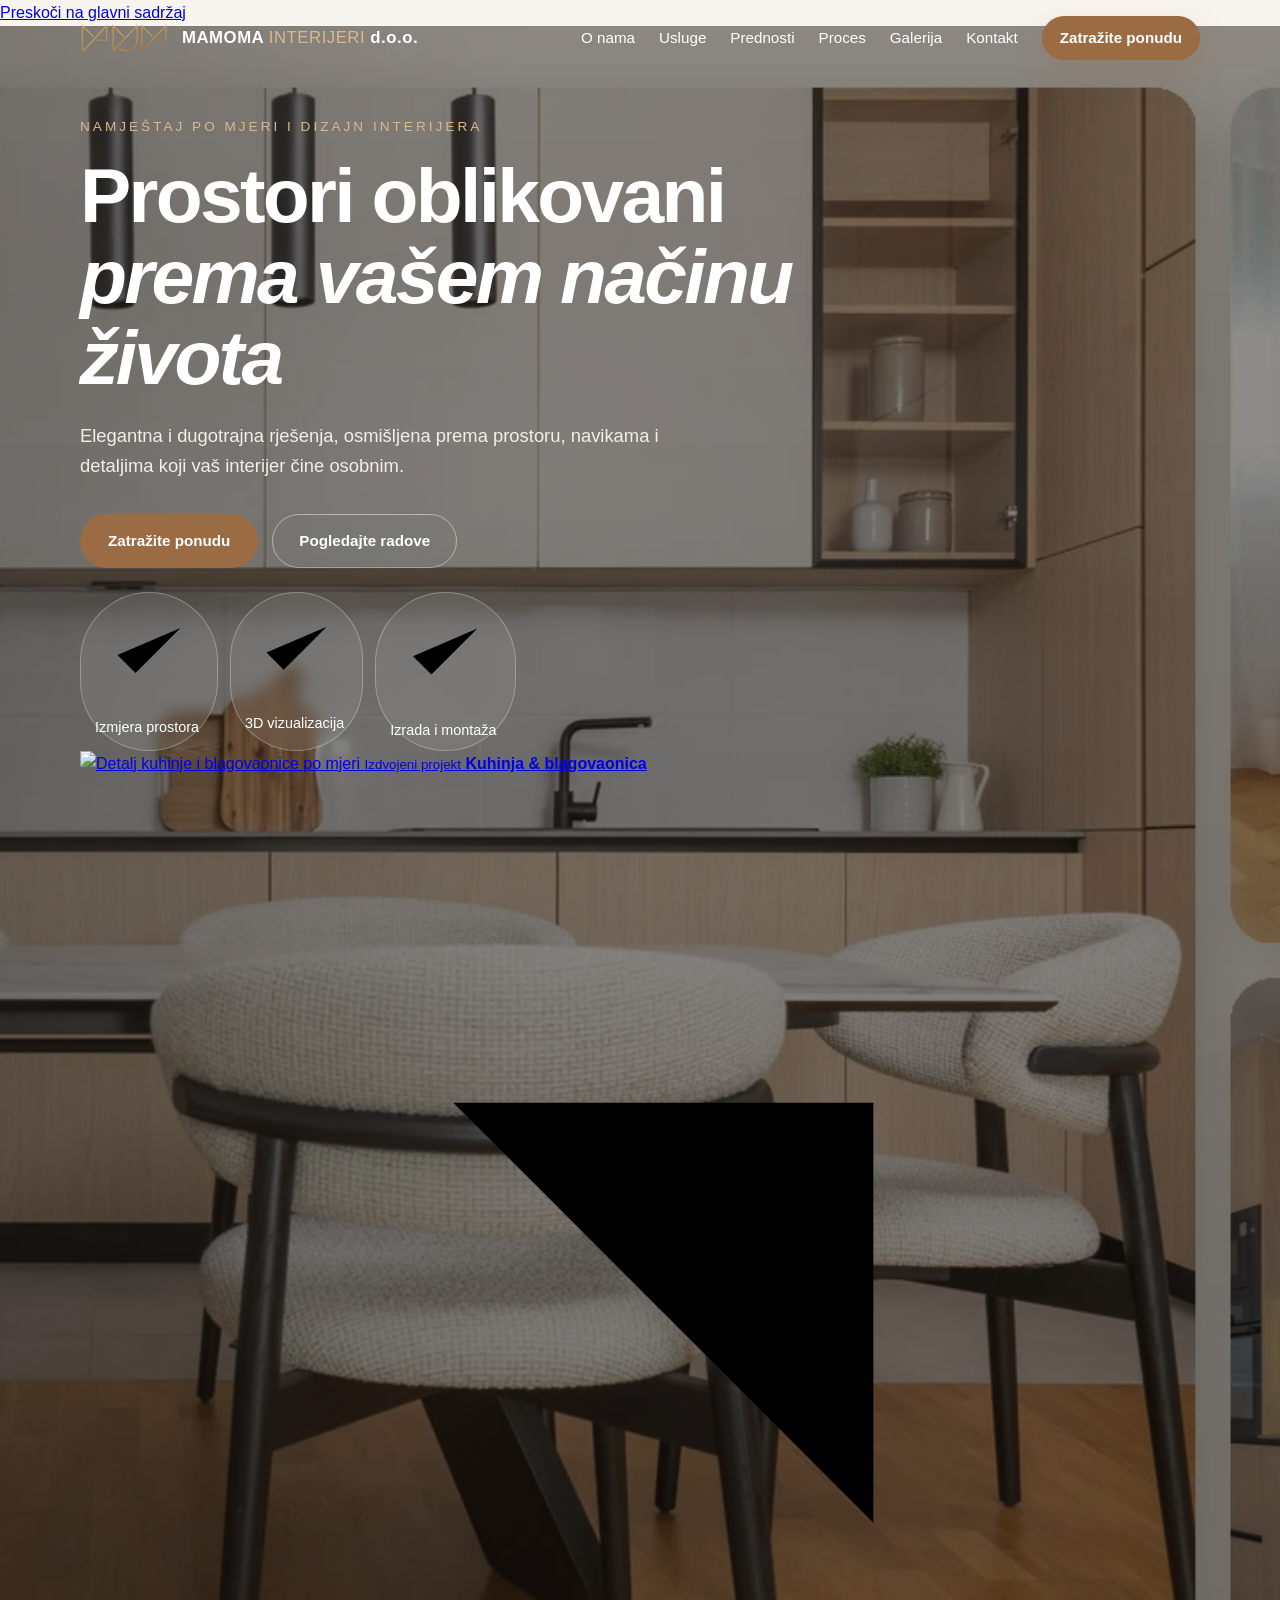
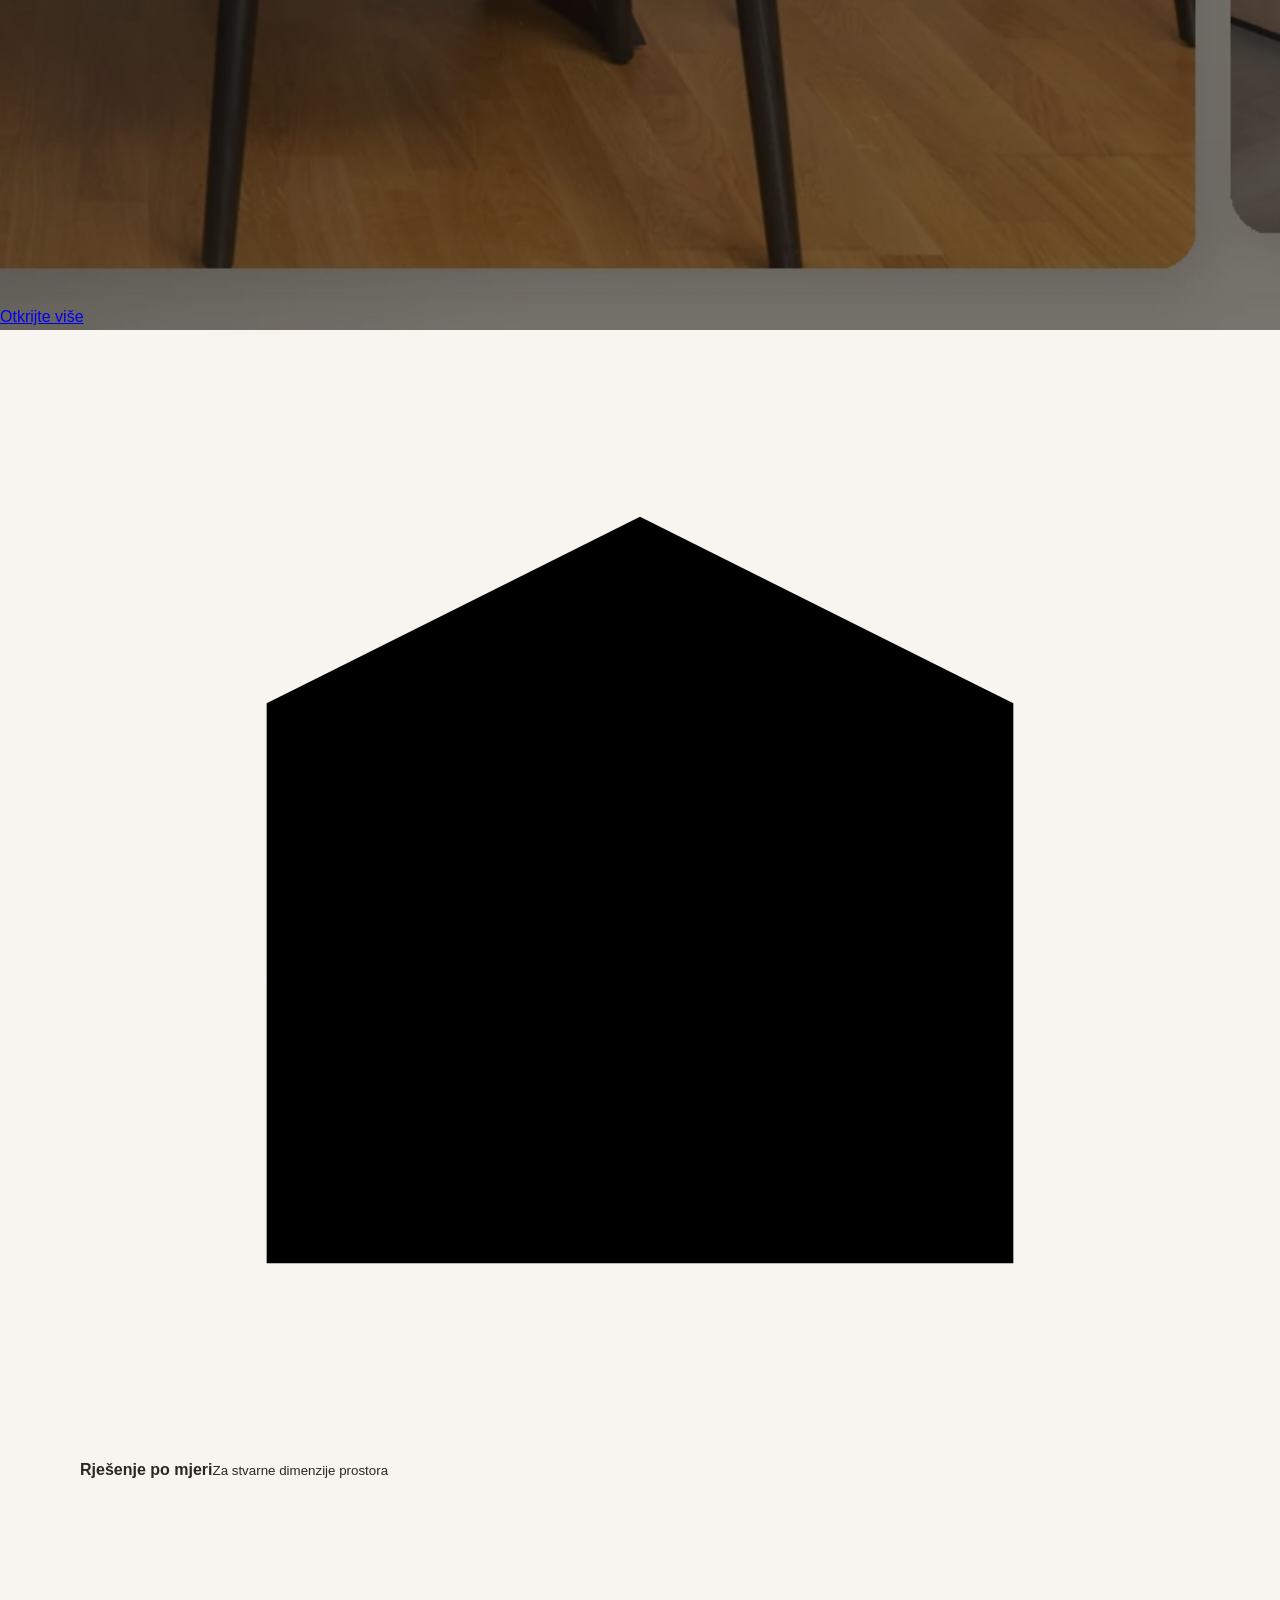
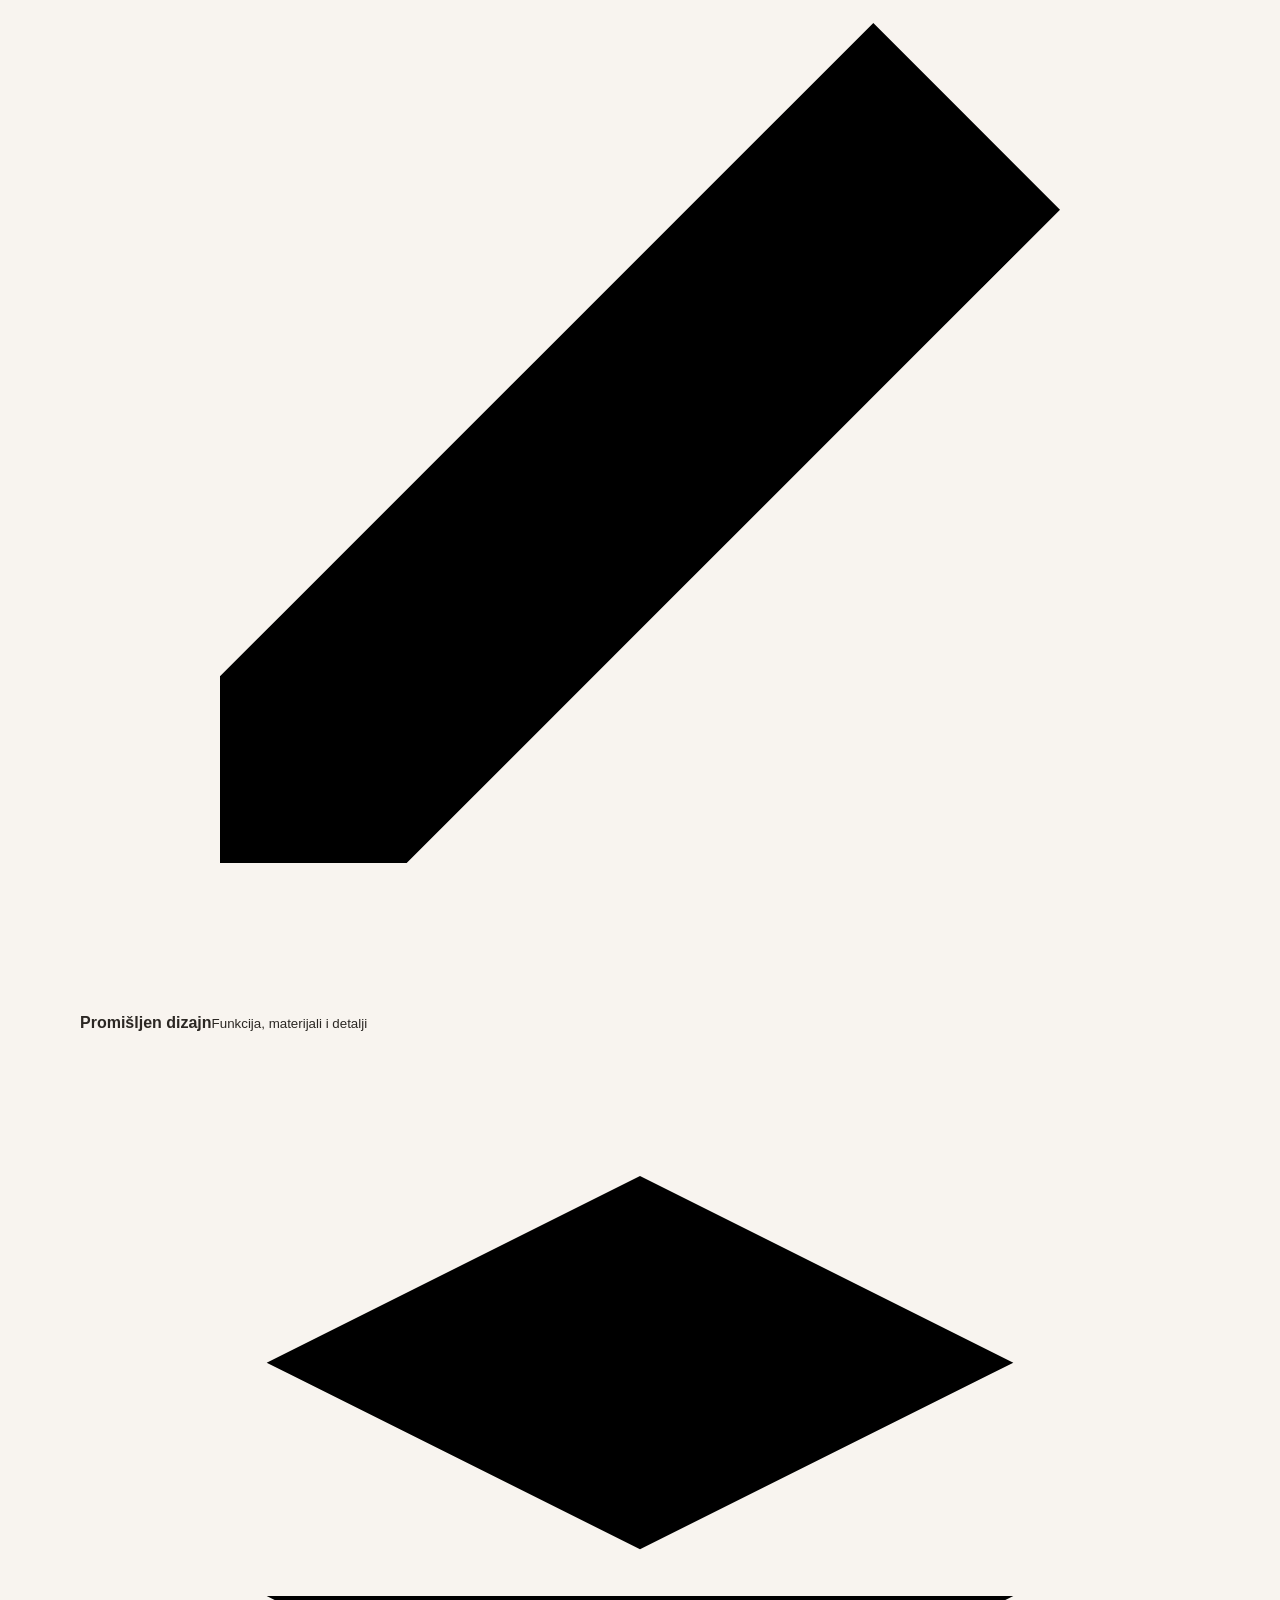
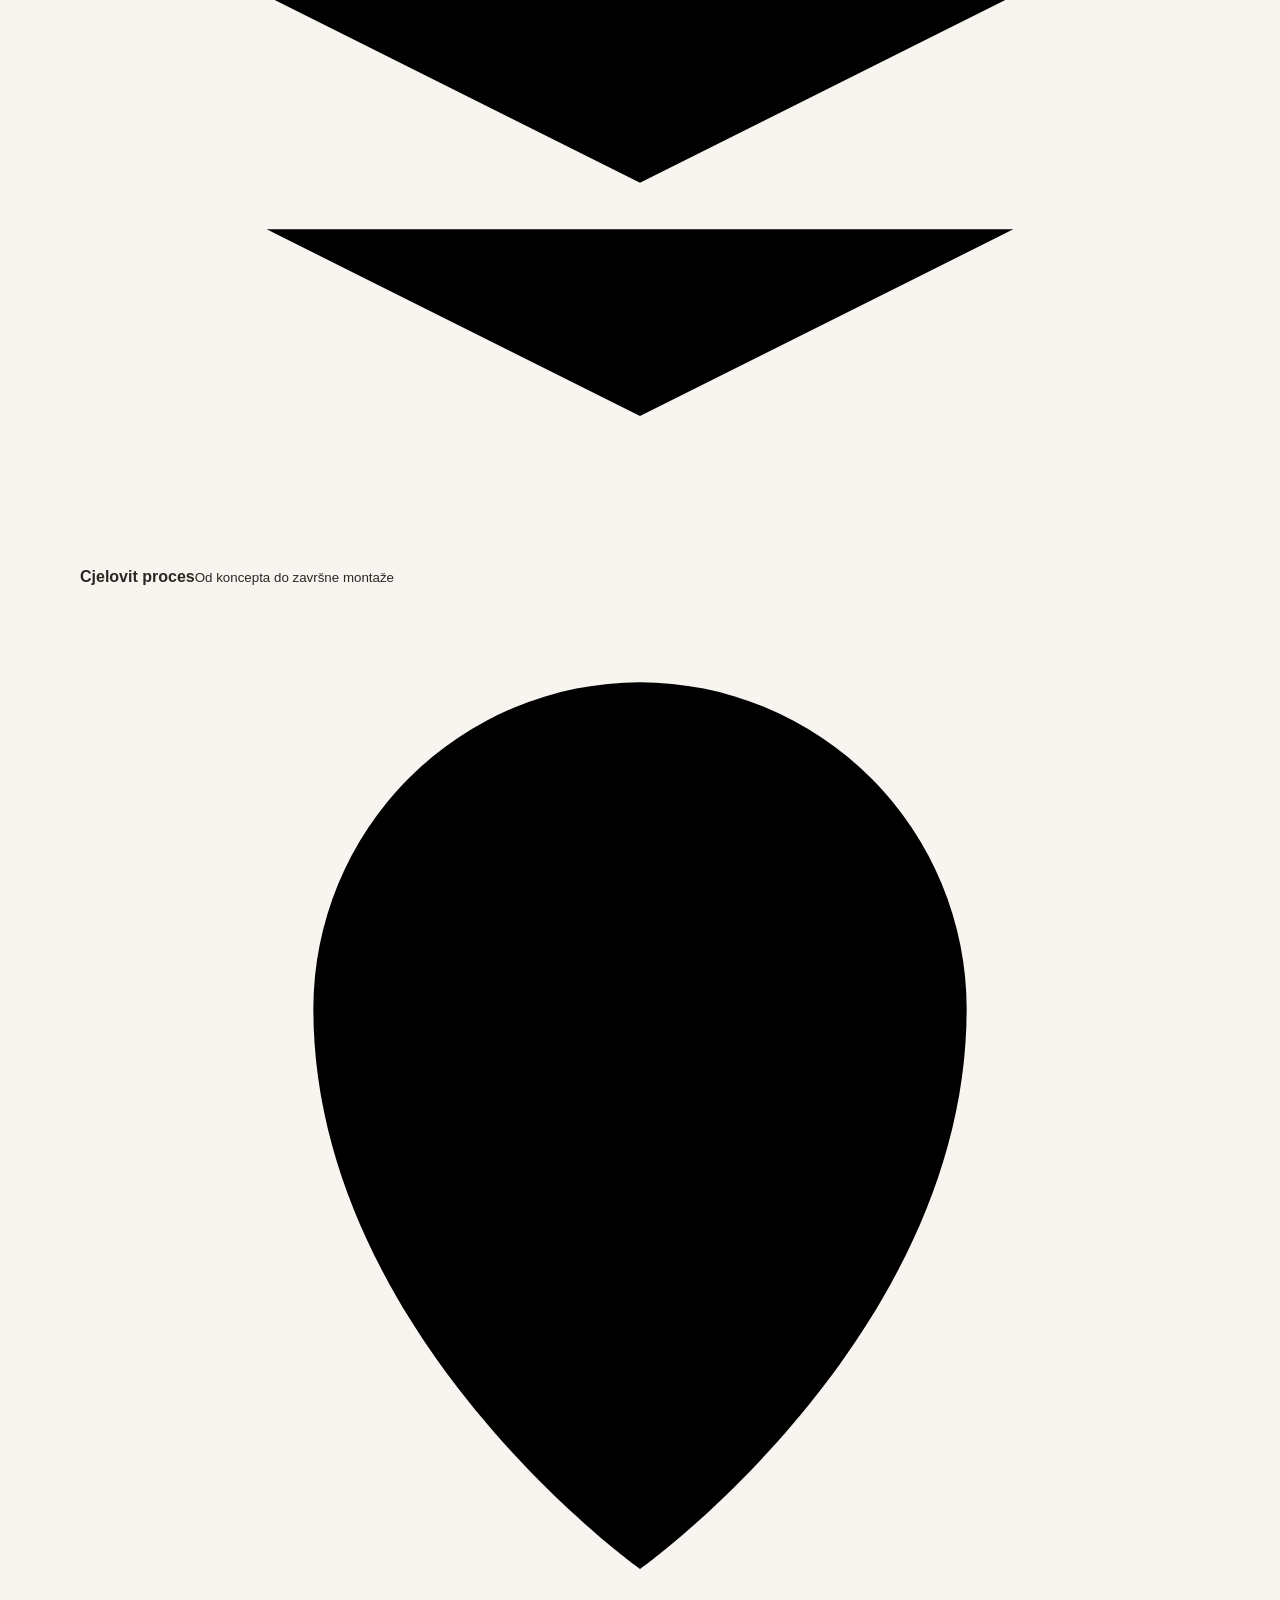
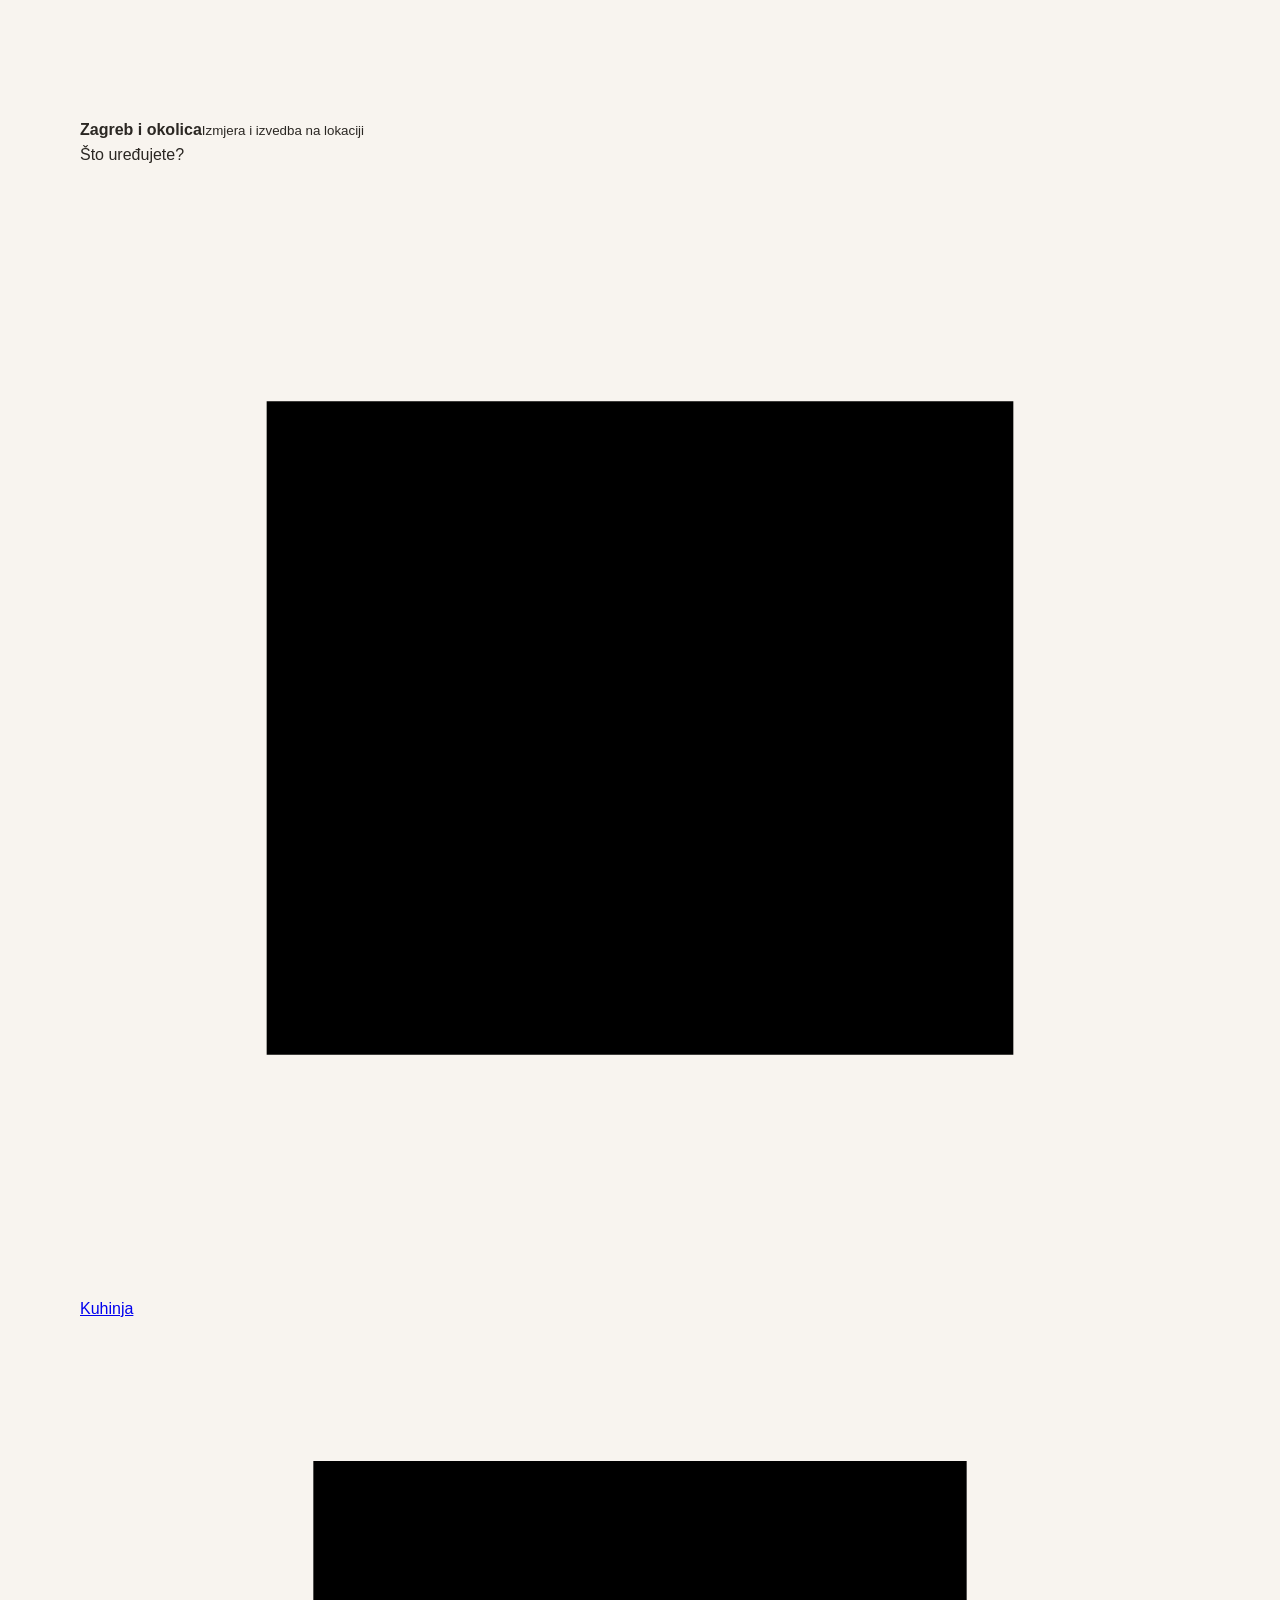
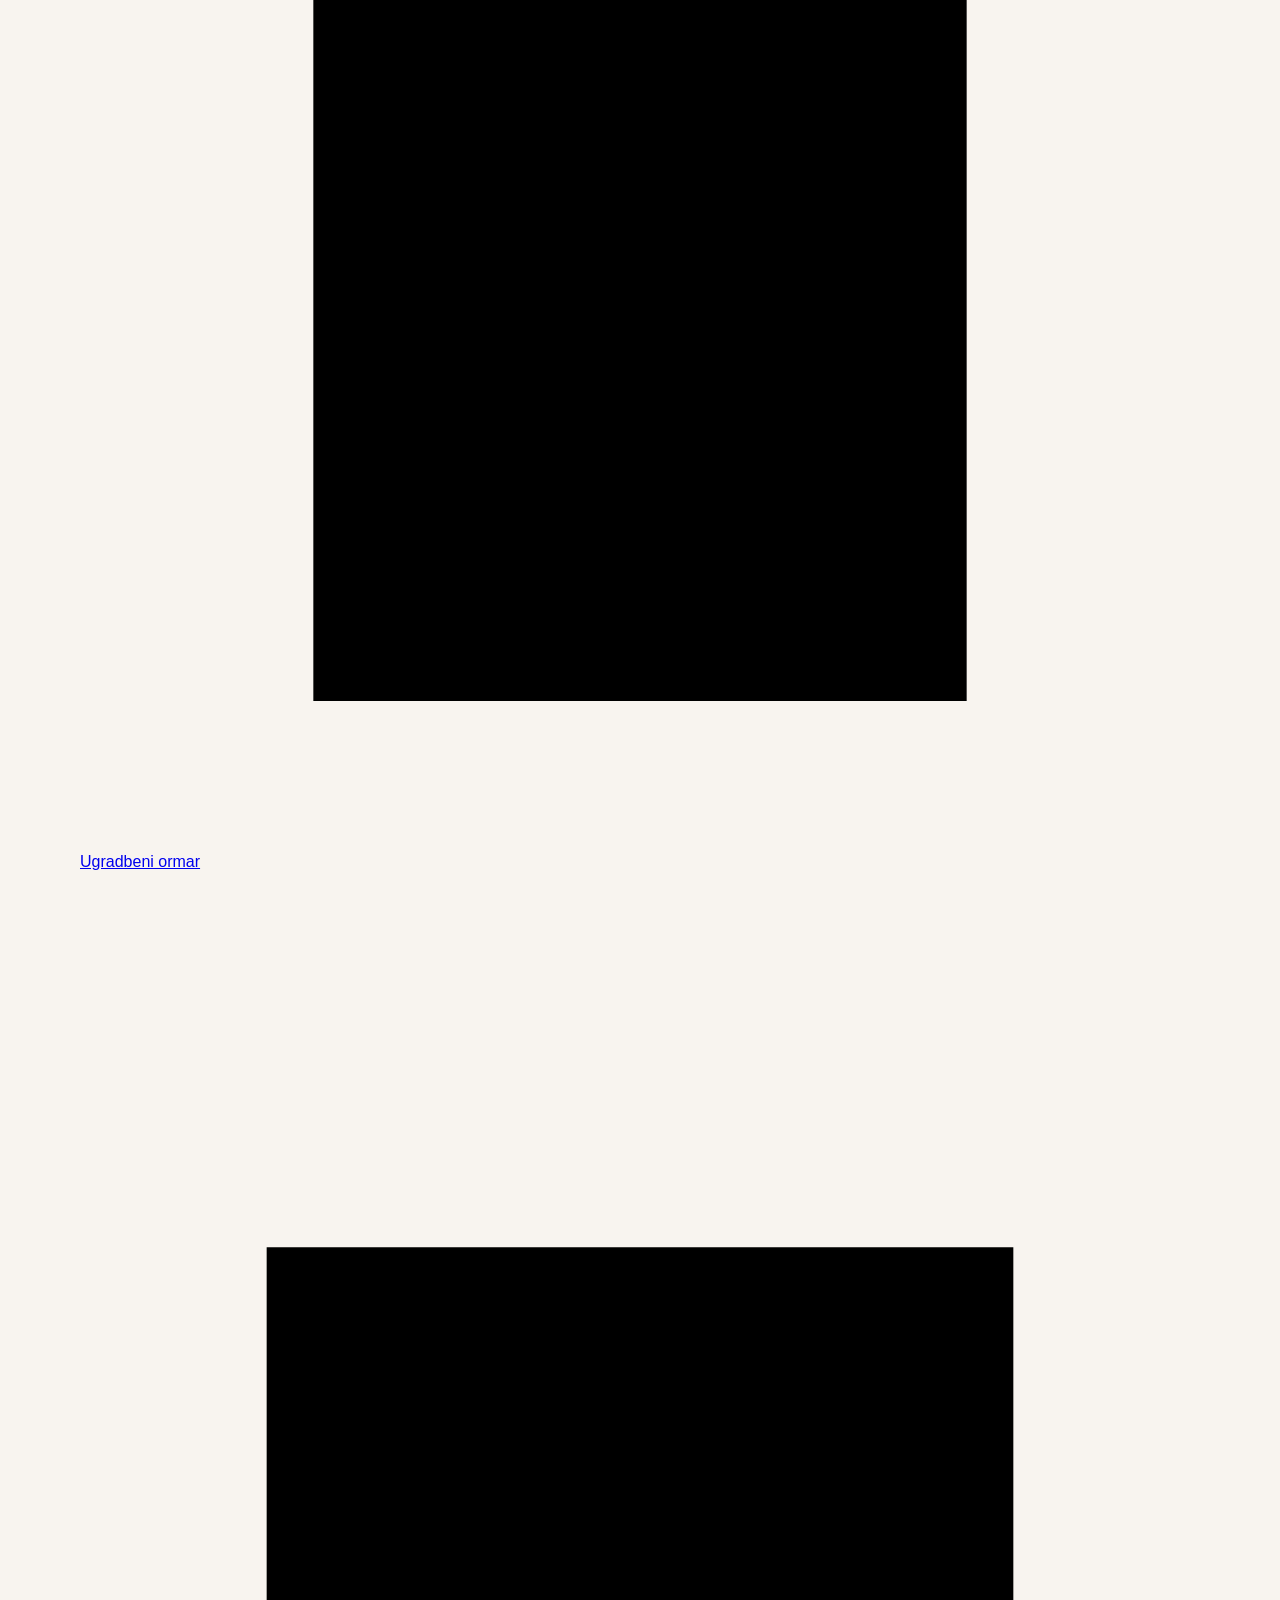
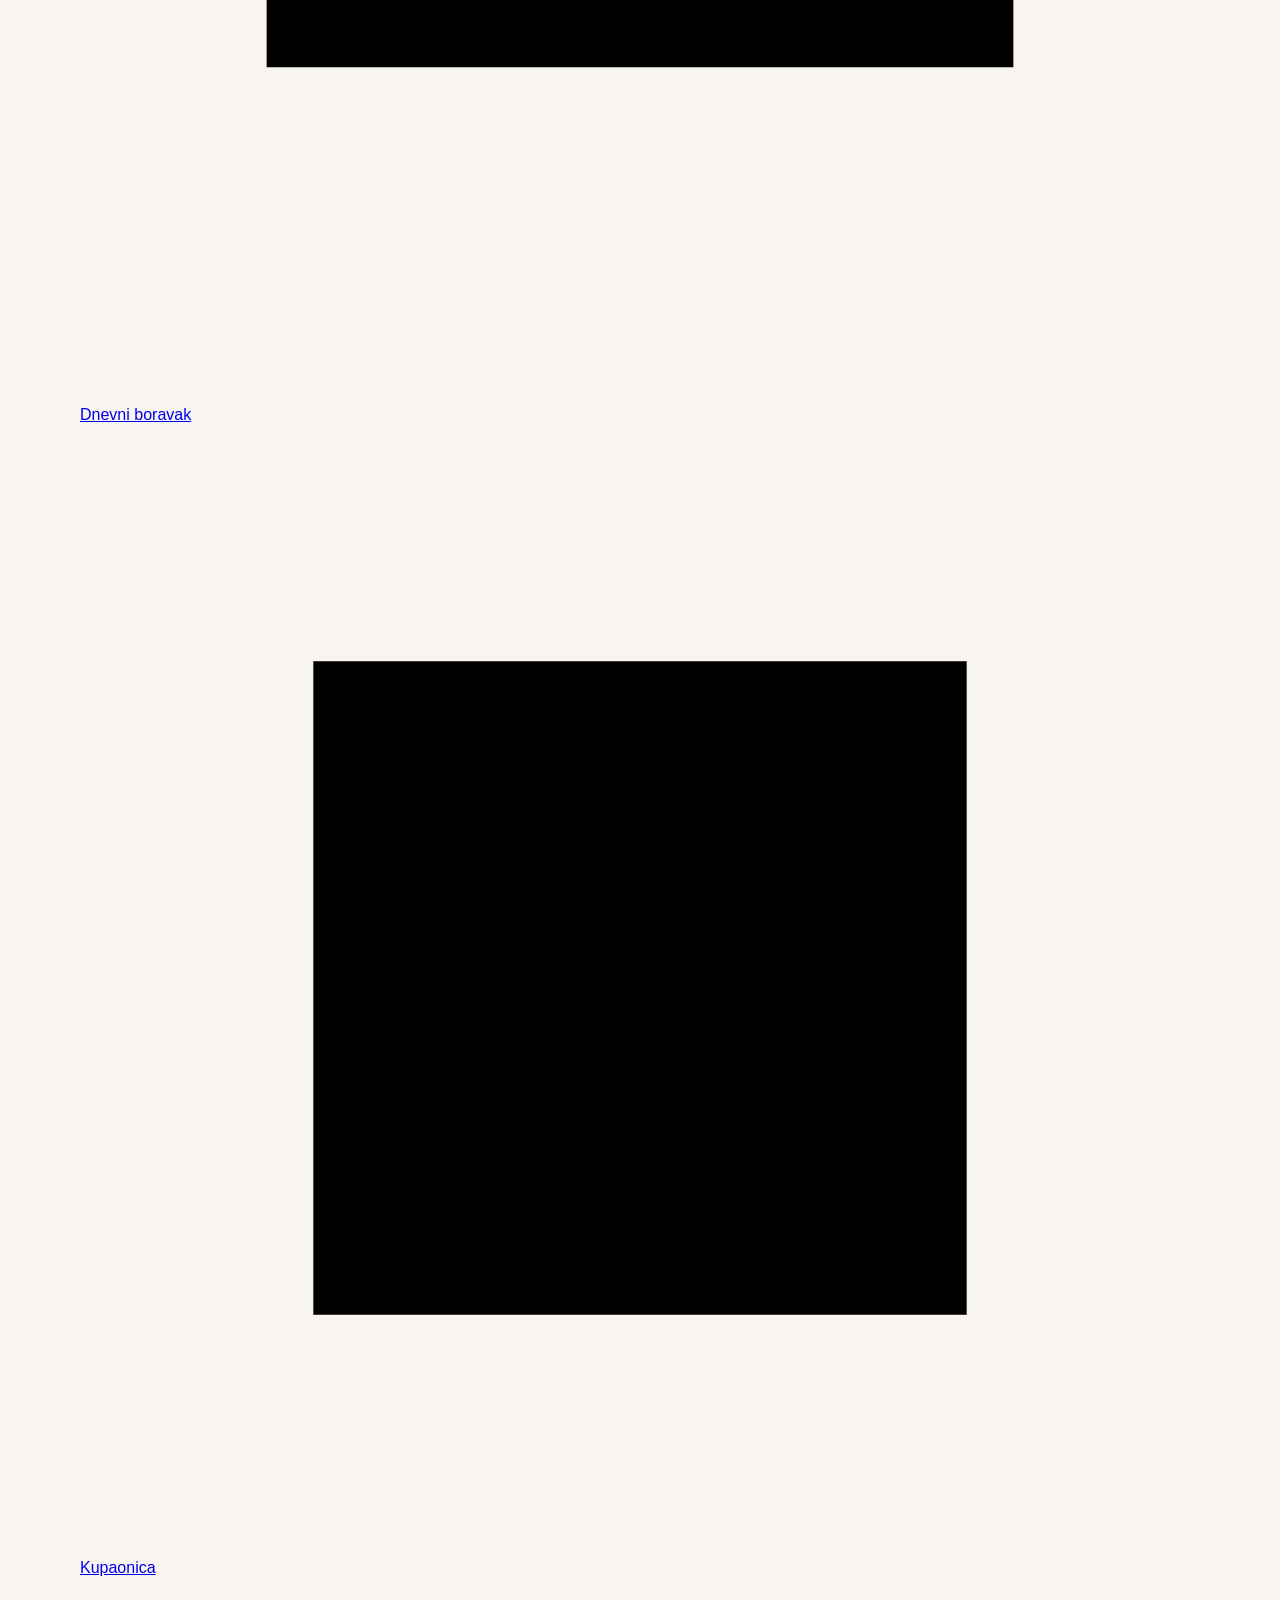
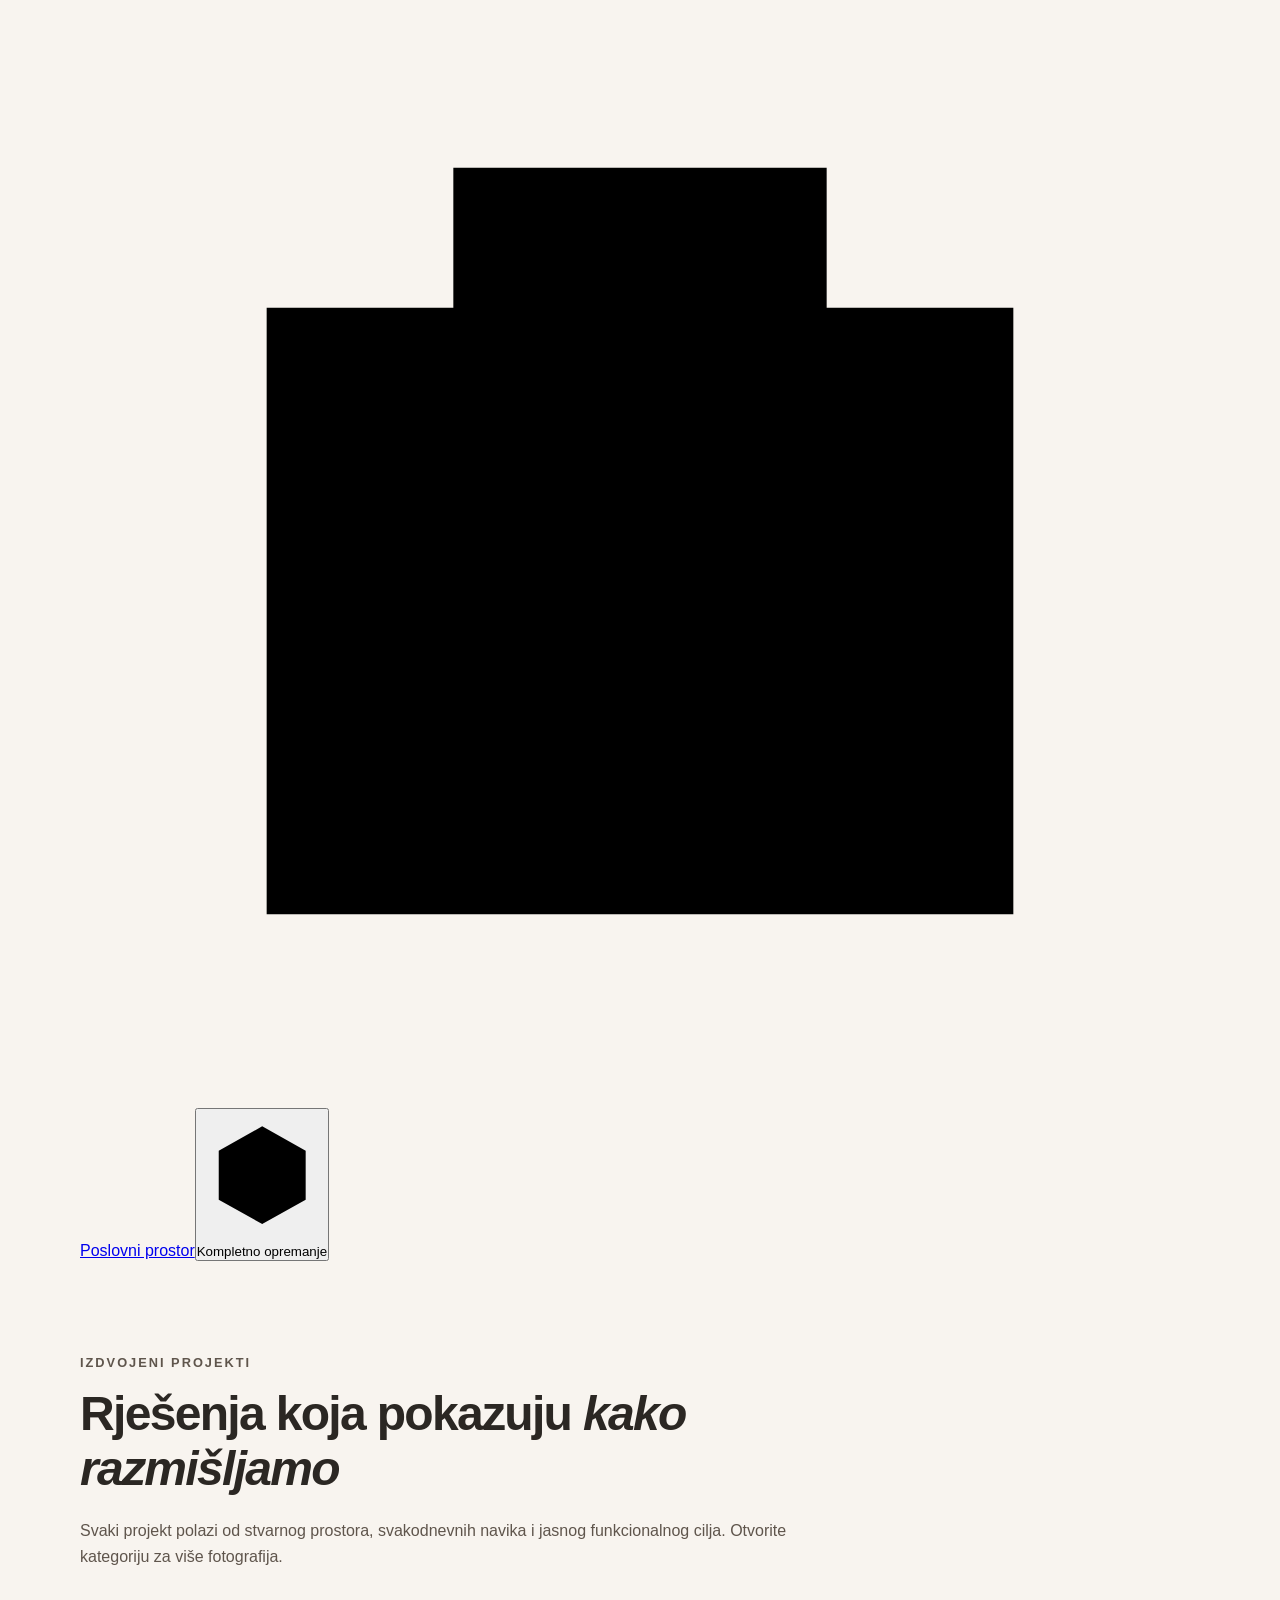
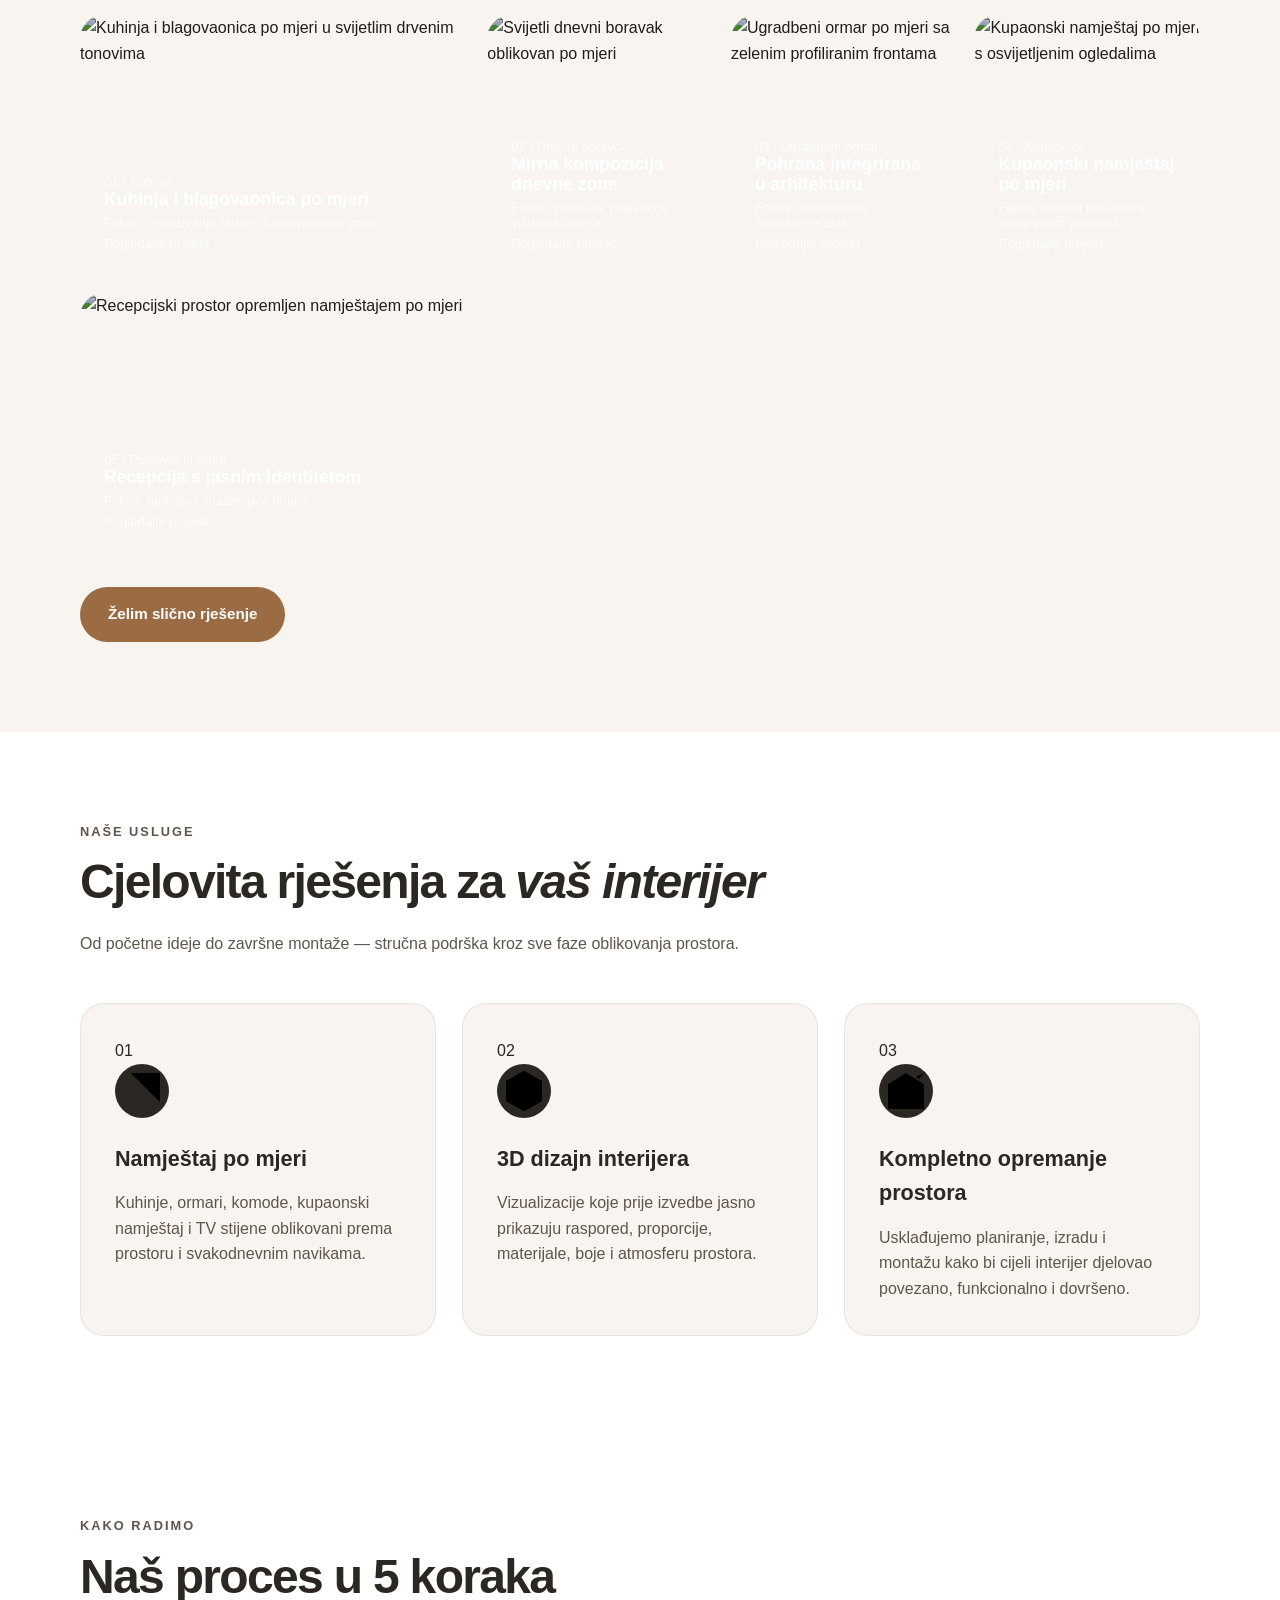
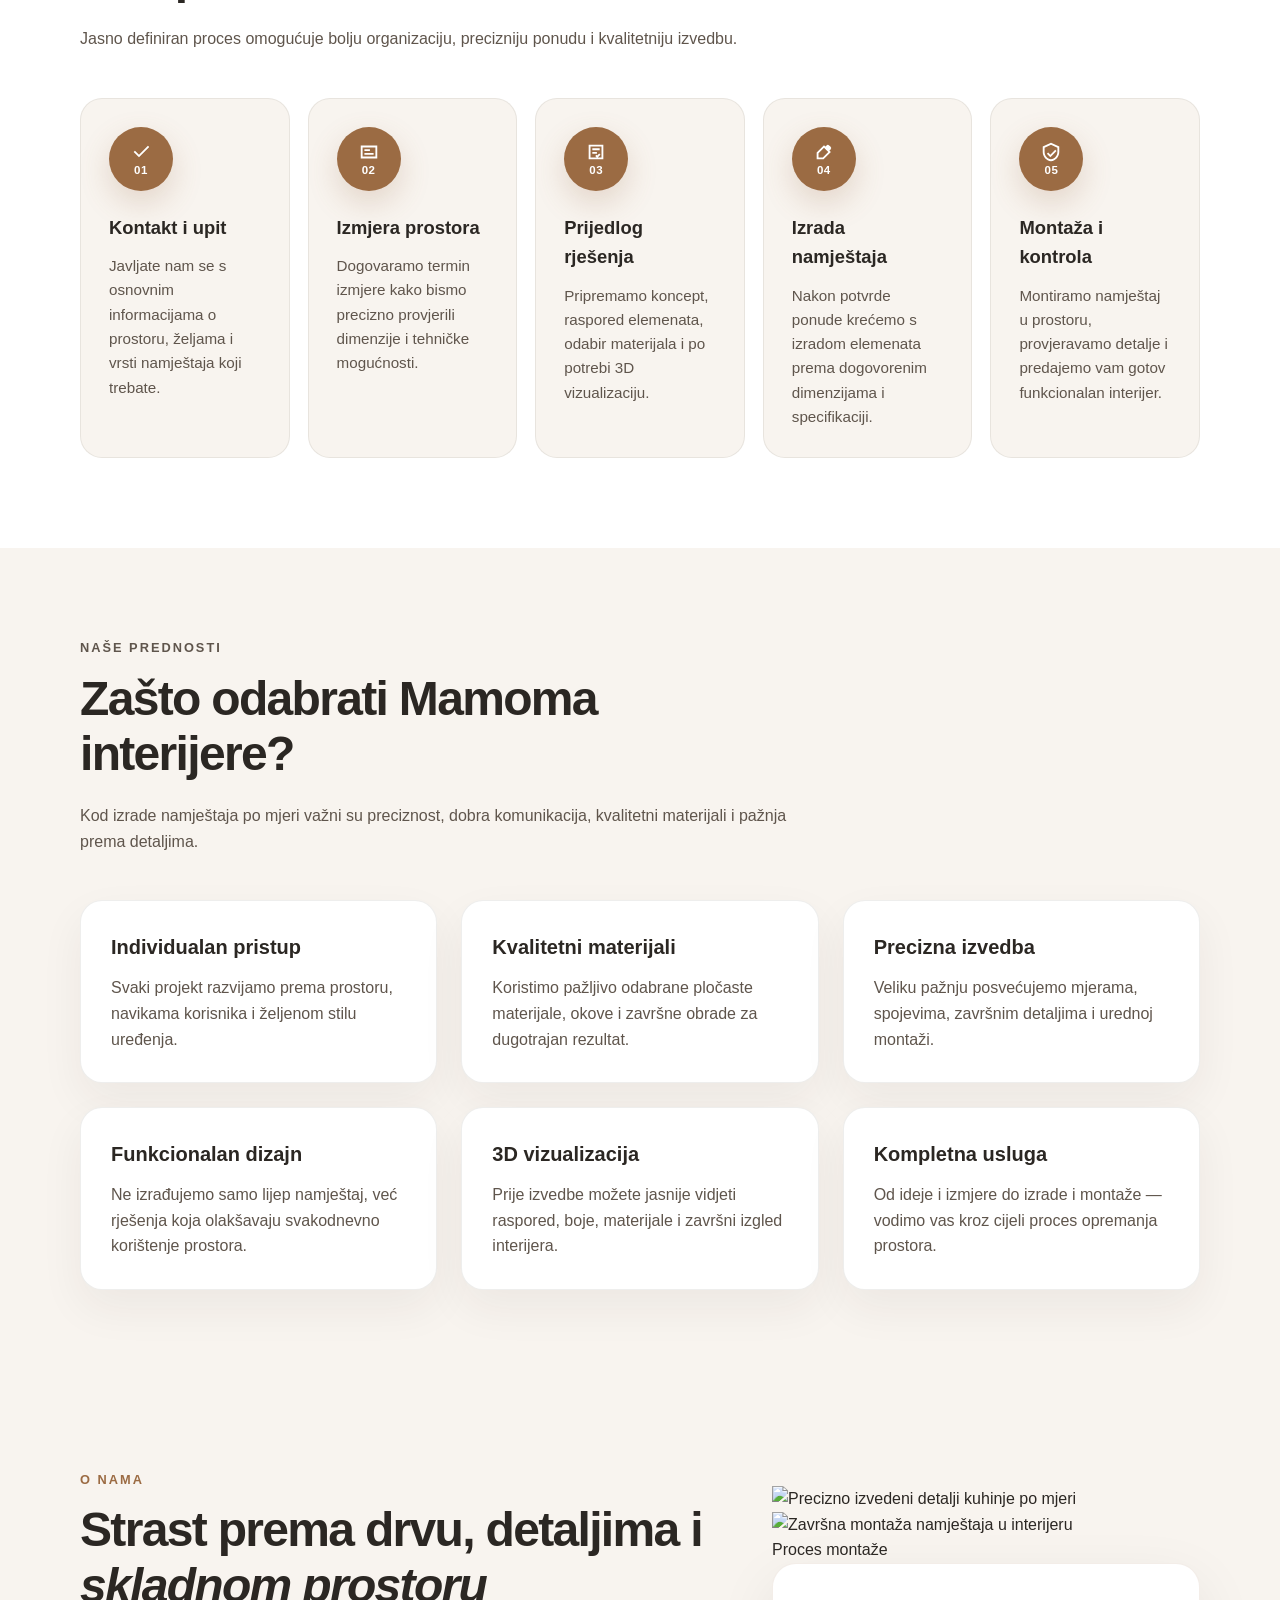
==== commit e8e40a16: "Add files via upload" ====
--- a/index.html
+++ b/index.html
@@ -1,56 +1,52 @@
 <!DOCTYPE html>
 <html lang="hr">
 <head>
-    <meta charset="UTF-8">
-
-    <!-- Responzivnost za mobitele, tablete i računala -->
-    <meta name="viewport" content="width=device-width, initial-scale=1.0">
-
-    <!-- Osnovni SEO -->
-    <title>Mamoma interijeri d.o.o. | Namještaj po mjeri Zagreb i Sesvete</title>
-    <meta name="description" content="Namještaj po mjeri Zagreb i Sesvete: kuhinje, ugradbeni ormari, TV stijene, kupaonice, poslovni prostori, 3D dizajn, izrada i montaža.">
-    <meta name="keywords" content="Mamoma interijeri, namještaj po mjeri, kuhinje po mjeri, ugradbeni ormari, TV stijene, dnevni boravci, poslovni prostori, dizajn interijera, 3D dizajn interijera, Zagreb, Sesvete">
-    <meta name="author" content="Mamoma interijeri d.o.o.">
-    <meta name="robots" content="index, follow, max-image-preview:large">
-    <meta name="language" content="hr">
-    <meta name="theme-color" content="#2b2723">
-
-    <!-- Canonical URL -->
-    <link rel="canonical" href="https://www.mamoma.hr/">
-
-    <!-- Hreflang za hrvatsku verziju stranice -->
-    <link rel="alternate" hreflang="hr-HR" href="https://www.mamoma.hr/">
-    <link rel="alternate" hreflang="x-default" href="https://www.mamoma.hr/">
-
-    <!-- Open Graph za Facebook, WhatsApp, LinkedIn i ostale platforme -->
-    <meta property="og:locale" content="hr_HR">
-    <meta property="og:type" content="website">
-    <meta property="og:title" content="Mamoma interijeri d.o.o. | Namještaj po mjeri Zagreb i Sesvete">
-    <meta property="og:description" content="Mamoma interijeri d.o.o. izrađuje namještaj po mjeri, kuhinje, ugradbene ormare, TV stijene i rješenja za stambene, apartmanske i poslovne prostore.">
-    <meta property="og:url" content="https://www.mamoma.hr/">
-    <meta property="og:site_name" content="Mamoma interijeri d.o.o.">
-    <meta property="og:image" content="https://www.mamoma.hr/images/mamoma-og-image.jpg">
-    <meta property="og:image:alt" content="Mamoma interijeri d.o.o. | Namještaj po mjeri Zagreb i Sesvete">
-    <meta property="og:image:width" content="1200">
-    <meta property="og:image:height" content="630">
-
-    <!-- Twitter/X kartica za dijeljenje linka -->
-    <meta name="twitter:card" content="summary_large_image">
-    <meta name="twitter:title" content="Mamoma interijeri d.o.o. | Namještaj po mjeri Zagreb i Sesvete">
-    <meta name="twitter:description" content="Mamoma interijeri d.o.o. izrađuje namještaj po mjeri, kuhinje, ugradbene ormare, TV stijene i rješenja za stambene, apartmanske i poslovne prostore.">
-    <meta name="twitter:image" content="https://www.mamoma.hr/images/mamoma-og-image.jpg">
-
-    <!-- Ikone -->
-    <link rel="icon" href="images/favicon.ico?v=3" sizes="any">
-    <link rel="icon" type="image/png" sizes="32x32" href="images/favicon-32x32.png?v=3">
-    <link rel="icon" type="image/png" sizes="16x16" href="images/favicon-16x16.png?v=3">
-    <link rel="apple-touch-icon" sizes="180x180" href="images/apple-touch-icon.png?v=3">
-
-    <!-- CSS -->
-    <link rel="stylesheet" href="css/styles.css">
-
-    <!-- Strukturirani podaci za Google i druge tražilice -->
-    <script type="application/ld+json">
+<meta charset="utf-8"/>
+<!-- Responzivnost za mobitele, tablete i računala -->
+<meta content="width=device-width, initial-scale=1.0" name="viewport"/>
+<!-- Osnovni SEO -->
+<title>Mamoma interijeri d.o.o. | Namještaj po mjeri Zagreb i Sesvete</title>
+<meta content="Mamoma interijeri d.o.o. izrađuje namještaj po mjeri, kuhinje, ugradbene ormare, TV stijene i rješenja za stambene, apartmanske i poslovne prostore." name="description"/>
+<meta content="Mamoma interijeri, namještaj po mjeri, kuhinje po mjeri, ugradbeni ormari, TV stijene, dnevni boravci, poslovni prostori, dizajn interijera, 3D dizajn interijera, Zagreb, Sesvete" name="keywords"/>
+<meta content="Mamoma interijeri d.o.o." name="author"/>
+<meta content="index, follow, max-image-preview:large" name="robots"/>
+<meta content="hr" name="language"/>
+<meta content="#2b2723" name="theme-color"/>
+<!-- Canonical URL -->
+<link href="https://www.mamoma.hr/" rel="canonical"/>
+<!-- Hreflang za hrvatsku verziju stranice -->
+<link href="https://www.mamoma.hr/" hreflang="hr-HR" rel="alternate"/>
+<link href="https://www.mamoma.hr/" hreflang="x-default" rel="alternate"/>
+<!-- Open Graph za Facebook, WhatsApp, LinkedIn i ostale platforme -->
+<meta content="hr_HR" property="og:locale"/>
+<meta content="website" property="og:type"/>
+<meta content="Mamoma interijeri d.o.o. | Namještaj po mjeri Zagreb i Sesvete" property="og:title"/>
+<meta content="Mamoma interijeri d.o.o. izrađuje namještaj po mjeri, kuhinje, ugradbene ormare, TV stijene i rješenja za stambene, apartmanske i poslovne prostore." property="og:description"/>
+<meta content="https://www.mamoma.hr/" property="og:url"/>
+<meta content="Mamoma interijeri d.o.o." property="og:site_name"/>
+<meta content="https://www.mamoma.hr/images/mamoma-og-image.jpg" property="og:image"/>
+<meta content="Mamoma interijeri d.o.o. | Namještaj po mjeri Zagreb i Sesvete" property="og:image:alt"/>
+<meta content="1200" property="og:image:width"/>
+<meta content="630" property="og:image:height"/>
+<!-- Twitter/X kartica za dijeljenje linka -->
+<meta content="summary_large_image" name="twitter:card"/>
+<meta content="Mamoma interijeri d.o.o. | Namještaj po mjeri Zagreb i Sesvete" name="twitter:title"/>
+<meta content="Mamoma interijeri d.o.o. izrađuje namještaj po mjeri, kuhinje, ugradbene ormare, TV stijene i rješenja za stambene, apartmanske i poslovne prostore." name="twitter:description"/>
+<meta content="https://www.mamoma.hr/images/mamoma-og-image.jpg" name="twitter:image"/>
+<!-- Ikone -->
+<link href="images/favicon.ico?v=3" rel="icon" sizes="any"/>
+<link href="images/favicon-32x32.png?v=3" rel="icon" sizes="32x32" type="image/png"/>
+<link href="images/favicon-16x16.png?v=3" rel="icon" sizes="16x16" type="image/png"/>
+<link href="images/apple-touch-icon.png?v=3" rel="apple-touch-icon" sizes="180x180"/>
+<!-- CSS -->
+<link href="css/styles.css" rel="stylesheet"/>
+<!-- Tipografija i vizualni refresh -->
+<link href="https://fonts.googleapis.com" rel="preconnect"/>
+<link crossorigin="" href="https://fonts.gstatic.com" rel="preconnect"/>
+<link href="https://fonts.googleapis.com/css2?family=Cormorant+Garamond:ital,wght@0,500;0,600;1,500&amp;family=Manrope:wght@400;500;600;700;800&amp;display=swap" rel="stylesheet"/>
+<link href="css/visual-refresh.css?v=2" rel="stylesheet"/><link href="css/cro-enhancements.css?v=5" rel="stylesheet"/>
+<!-- Strukturirani podaci za Google i druge tražilice -->
+<script type="application/ld+json">
 {
         "@context": "https://schema.org",
         "@type": "HomeAndConstructionBusiness",
@@ -141,8 +137,7 @@
         }
 }
     </script>
-
-    <script type="application/ld+json">
+<script type="application/ld+json">
 {
         "@context": "https://schema.org",
         "@type": "FAQPage",
@@ -191,991 +186,612 @@
 }
     </script>
 </head>
-<body>
+<body class="home-page"><a class="skip-link" href="#main-content">Preskoči na glavni sadržaj</a>
+<!-- HEADER / NAVIGACIJA -->
+<header class="site-header">
+<div class="container header-container">
+<!-- Logo tvrtke -->
+<a aria-label="Mamoma interijeri d.o.o. - početna stranica" class="logo" href="index.html">
+<img alt="" class="logo-symbol" src="images/mamoma-symbol.png"/>
+<span class="logo-text">
+                    MAMOMA <strong>INTERIJERI</strong> <span class="logo-company-type">d.o.o.</span>
+</span>
+</a>
+<!-- Gumb za mobilni meni -->
+<button aria-controls="main-navigation" aria-expanded="false" aria-label="Otvori navigacijski meni" class="menu-toggle" type="button">
+<span></span>
+<span></span>
+<span></span>
+</button>
+<!-- Glavna navigacija -->
+<nav aria-label="Glavna navigacija" class="main-nav" id="main-navigation">
+<ul>
+<li><a href="#o-nama">O nama</a></li>
+<li><a href="#usluge">Usluge</a></li>
+<li><a href="#prednosti">Prednosti</a></li>
+<li><a href="#proces">Proces</a></li>
+<li><a href="#galerija">Galerija</a></li>
+<li><a href="#kontakt">Kontakt</a></li>
+<li class="desktop-nav-cta"><a class="header-cta" data-quote-open="" data-source="header" href="#kontakt">Zatražite ponudu</a></li>
+</ul>
+<!-- CTA gumb u mobilnom meniju -->
+<a class="mobile-menu-cta" data-quote-open="" data-source="mobile-menu" href="#kontakt">Zatražite ponudu</a>
+</nav>
+</div>
+</header>
+<!-- GLAVNI SADRŽAJ -->
+<main id="main-content" tabindex="-1"><section aria-labelledby="hero-title" class="hero">
+<div class="hero-overlay">
+<div class="container hero-shell">
+<div class="hero-content">
+<p class="hero-subtitle"><span aria-hidden="true"></span> Namještaj po mjeri i dizajn interijera</p>
+<h1 id="hero-title">Prostori oblikovani <em>prema vašem načinu života</em></h1>
+<p class="hero-text">
+                            Elegantna i dugotrajna rješenja, osmišljena prema prostoru, navikama i detaljima koji vaš interijer čine osobnim.
+                        </p>
+<div class="hero-actions">
+<a aria-label="Zatražite ponudu za namještaj po mjeri i dizajn interijera" class="btn-primary" data-quote-open="" data-source="hero" href="#kontakt">
+                                Zatražite ponudu
+                            </a>
+<a class="btn-secondary" href="#galerija">
+                                Pogledajte radove
+                            </a>
+</div>
+<div aria-label="Glavne prednosti usluge" class="hero-badges">
+<span>
+<svg aria-hidden="true" viewbox="0 0 24 24"><path d="m5 12 4 4L19 6"></path></svg>
+                                Izmjera prostora
+                            </span>
+<span>
+<svg aria-hidden="true" viewbox="0 0 24 24"><path d="m5 12 4 4L19 6"></path></svg>
+                                3D vizualizacija
+                            </span>
+<span>
+<svg aria-hidden="true" viewbox="0 0 24 24"><path d="m5 12 4 4L19 6"></path></svg>
+                                Izrada i montaža
+                            </span>
+</div>
+</div>
+<a aria-label="Pogledajte izdvojene projekte" class="hero-project-card" href="#galerija">
+<img alt="Detalj kuhinje i blagovaonice po mjeri" fetchpriority="high" height="520" src="images/refresh/hero-detail.webp" width="720"/>
+<span class="hero-project-copy">
+<small>Izdvojeni projekt</small>
+<strong>Kuhinja &amp; blagovaonica</strong>
+</span>
+<svg aria-hidden="true" viewbox="0 0 24 24"><path d="M7 17 17 7M8 7h9v9"></path></svg>
+</a>
+</div>
+<a aria-label="Pomaknite se do sekcije O nama" class="hero-scroll-cue" href="#o-nama">
+<span aria-hidden="true"></span>
+                    Otkrijte više
+                </a>
+</div>
+</section><section aria-label="Način rada Mamoma interijera" class="trust-strip">
+<div class="container trust-strip-grid">
+<div class="trust-item">
+<svg aria-hidden="true" viewbox="0 0 24 24"><path d="M4 20V8l8-4 8 4v12M8 20v-6h8v6"></path></svg>
+<span><strong>Rješenje po mjeri</strong><small>Za stvarne dimenzije prostora</small></span>
+</div>
+<div class="trust-item">
+<svg aria-hidden="true" viewbox="0 0 24 24"><path d="M3 17 17 3l4 4L7 21H3v-4ZM14 6l4 4"></path></svg>
+<span><strong>Promišljen dizajn</strong><small>Funkcija, materijali i detalji</small></span>
+</div>
+<div class="trust-item">
+<svg aria-hidden="true" viewbox="0 0 24 24"><path d="m4 7 8-4 8 4-8 4-8-4Zm0 5 8 4 8-4M4 17l8 4 8-4"></path></svg>
+<span><strong>Cjelovit proces</strong><small>Od koncepta do završne montaže</small></span>
+</div>
+<div class="trust-item">
+<svg aria-hidden="true" viewbox="0 0 24 24"><path d="M12 21s7-5 7-12a7 7 0 1 0-14 0c0 7 7 12 7 12Z"></path><circle cx="12" cy="9" r="2.5"></circle></svg>
+<span><strong>Zagreb i okolica</strong><small>Izmjera i izvedba na lokaciji</small></span>
+</div>
+</div>
+</section><section aria-labelledby="quick-paths-title" class="quick-paths"><div class="container quick-paths__inner"><p class="quick-paths__label" id="quick-paths-title">Što uređujete?</p><div class="quick-paths__list"><a class="quick-path" href="kuhinje-po-mjeri.html"><svg aria-hidden="true" viewbox="0 0 24 24"><path d="M4 5h16v14H4zM4 11h16M9 5v6M15 11v8"></path></svg>Kuhinja</a><a class="quick-path" href="ugradbeni-ormari.html"><svg aria-hidden="true" viewbox="0 0 24 24"><path d="M5 3h14v18H5zM12 3v18M9 12h.01M15 12h.01"></path></svg>Ugradbeni ormar</a><a class="quick-path" href="dnevni-boravci.html"><svg aria-hidden="true" viewbox="0 0 24 24"><path d="M4 8h16v9H4zM8 17v3M16 17v3M7 12h10"></path></svg>Dnevni boravak</a><a class="quick-path" href="kupaonice.html"><svg aria-hidden="true" viewbox="0 0 24 24"><path d="M5 5h14v14H5zM8 9h8M8 13h5"></path></svg>Kupaonica</a><a class="quick-path" href="poslovni-prostori.html"><svg aria-hidden="true" viewbox="0 0 24 24"><path d="M4 20V7h16v13M8 7V4h8v3M8 11h2M14 11h2"></path></svg>Poslovni prostor</a><button class="quick-path" data-project-type="opremanje" data-quote-open="" data-source="quick-path" type="button"><svg aria-hidden="true" viewbox="0 0 24 24"><path d="m12 3 8 4.5v9L12 21l-8-4.5v-9L12 3Zm0 0v9m8-4.5-8 4.5-8-4.5"></path></svg>Kompletno opremanje</button></div></div></section><section class="gallery section-padding" id="galerija">
+<div class="container">
+<div class="section-heading section-heading-split">
+<div>
+<p class="section-label">Izdvojeni projekti</p>
+<h2>Rješenja koja pokazuju <em>kako razmišljamo</em></h2>
+</div>
+<p>Svaki projekt polazi od stvarnog prostora, svakodnevnih navika i jasnog funkcionalnog cilja. Otvorite kategoriju za više fotografija.</p>
+</div>
+<div class="gallery-grid">
+<a aria-label="Pogledajte stranicu Kuhinje po mjeri" class="gallery-link" href="kuhinje-po-mjeri.html">
+<figure class="gallery-card">
+<img alt="Kuhinja i blagovaonica po mjeri u svijetlim drvenim tonovima" decoding="async" height="1202" loading="lazy" src="images/refresh/tile-kitchen.webp" width="1800"/>
 
-    <!-- HEADER / NAVIGACIJA -->
-    <header class="site-header">
-        <div class="container header-container">
+<figcaption class="case-study-caption"><span class="case-kicker">01 / Kuhinje</span><strong class="case-title">Kuhinja i blagovaonica po mjeri</strong><span class="case-focus">Fokus: povezivanje radne i blagovaonske zone</span><span class="case-open">Pogledajte projekt</span></figcaption></figure>
+</a>
+<a aria-label="Pogledajte stranicu Dnevni boravci" class="gallery-link" href="dnevni-boravci.html">
+<figure class="gallery-card">
+<img alt="Svijetli dnevni boravak oblikovan po mjeri" decoding="async" height="1800" loading="lazy" src="images/refresh/gallery-living.webp" width="1200"/>
 
-            <!-- Logo tvrtke -->
-            <a href="index.html" class="logo" aria-label="Mamoma interijeri d.o.o. - početna stranica">
-                <img src="images/mamoma-symbol.png" alt="" class="logo-symbol">
-                <span class="logo-text">
-                    MAMOMA <strong>INTERIJERI</strong> <span class="logo-company-type">d.o.o.</span>
-                </span>
-            </a>
+<figcaption class="case-study-caption"><span class="case-kicker">02 / Dnevni boravci</span><strong class="case-title">Mirna kompozicija dnevne zone</strong><span class="case-focus">Fokus: pohrana, proporcije i vizualna lakoća</span><span class="case-open">Pogledajte projekt</span></figcaption></figure>
+</a>
+<a aria-label="Pogledajte stranicu Ugradbeni ormari" class="gallery-link" href="ugradbeni-ormari.html">
+<figure class="gallery-card">
+<img alt="Ugradbeni ormar po mjeri sa zelenim profiliranim frontama" decoding="async" height="1600" loading="lazy" src="images/refresh/tile-wardrobe.webp" width="1200"/>
 
-            <!-- Gumb za mobilni meni -->
-            <button class="menu-toggle" type="button" aria-label="Otvori navigacijski meni" aria-expanded="false">
-                <span></span>
-                <span></span>
-                <span></span>
-            </button>
+<figcaption class="case-study-caption"><span class="case-kicker">03 / Ugradbeni ormari</span><strong class="case-title">Pohrana integrirana u arhitekturu</strong><span class="case-focus">Fokus: maksimalno iskorištenje zida</span><span class="case-open">Pogledajte projekt</span></figcaption></figure>
+</a>
+<a aria-label="Pogledajte stranicu Kupaonice" class="gallery-link" href="kupaonice.html">
+<figure class="gallery-card">
+<img alt="Kupaonski namještaj po mjeri s osvijetljenim ogledalima" decoding="async" height="1600" loading="lazy" src="images/refresh/tile-bathroom.webp" width="1200"/>
 
-            <!-- Glavna navigacija -->
-            <nav class="main-nav" aria-label="Glavna navigacija">
-                <ul>
-                    <li><a href="#o-nama">O nama</a></li>
-                    <li class="nav-has-dropdown">
-                        <a href="#usluge" class="nav-dropdown-toggle" aria-haspopup="true" aria-expanded="false">
-							<span>Usluge</span>
-							<span class="dropdown-arrow-css" aria-hidden="true"></span>
-						</a>
-                        <ul class="nav-dropdown" aria-label="Podstranice usluga">
-                            <li><a href="kuhinje-po-mjeri.html">Kuhinje po mjeri</a></li>
-                            <li><a href="ugradbeni-ormari.html">Ugradbeni ormari</a></li>
-                            <li><a href="dnevni-boravci.html">Dnevni boravci</a></li>
-                            <li><a href="kupaonice.html">Kupaonice</a></li>
-                            <li><a href="poslovni-prostori.html">Poslovni prostori</a></li>
-                        </ul>
-                    </li>
-                    <li><a href="#proces">Proces</a></li>
-                    <li><a href="#galerija">Galerija</a></li>
-                    <li><a href="#kontakt">Kontakt</a></li>
-                    <li class="desktop-nav-cta"><a href="#ponuda" class="header-cta">Zatražite ponudu</a></li>
-                </ul>
+<figcaption class="case-study-caption"><span class="case-kicker">04 / Kupaonice</span><strong class="case-title">Kupaonski namještaj po mjeri</strong><span class="case-focus">Fokus: uredna pohrana u zahtjevnom prostoru</span><span class="case-open">Pogledajte projekt</span></figcaption></figure>
+</a>
+<a aria-label="Pogledajte stranicu Poslovni prostori" class="gallery-link" href="poslovni-prostori.html">
+<figure class="gallery-card">
+<img alt="Recepcijski prostor opremljen namještajem po mjeri" decoding="async" height="1600" loading="lazy" src="images/refresh/gallery-business.webp" width="1200"/>
 
-                <a href="#ponuda" class="mobile-menu-cta">Zatražite ponudu</a>
-            </nav>
-
-        </div>
-    </header>
-
-    <!-- GLAVNI SADRŽAJ -->
-    <main>
-
-        <!-- HERO SEKCIJA -->
-        <section class="hero">
-            <div class="hero-overlay">
-                <div class="container hero-content">
-                    <p class="hero-subtitle">Namještaj po mjeri i dizajn interijera</p>
-
-                    <h1>Prostori oblikovani prema vašem načinu života</h1>
-
-                    <p class="hero-text">
-                        Izrađujemo elegantna, funkcionalna i dugotrajna interijerska rješenja
-                        za domove, apartmane, urede i poslovne prostore.
-                    </p>
-
-                    <div class="hero-actions">
-                        <a href="#ponuda" class="btn-primary" aria-label="Zatražite ponudu za namještaj po mjeri i dizajn interijera">
-                            Zatražite ponudu
-                        </a>
-
-                        <a href="#galerija" class="btn-secondary">
-                            Pogledajte radove
-                        </a>
-                    </div>
-
-                    <div class="hero-badges" aria-label="Glavne prednosti usluge">
-                        <span>Izmjera prostora</span>
-                        <span>3D vizualizacija</span>
-                        <span>Izrada i montaža</span>
-                    </div>
-                </div>
-            </div>
-        </section>
-
-        <!-- O NAMA -->
-        <section id="o-nama" class="about section-padding">
-            <div class="container about-grid">
-
-                <div class="about-text">
-                    <p class="section-label">O nama</p>
-
-                    <h2>Strast prema drvu, detaljima i skladnom prostoru</h2>
-
-                    <p>
-                        Mamoma interijeri d.o.o. specijalizirana je tvrtka za izradu namještaja
-                        po mjeri i oblikovanje interijera koji spajaju estetiku, funkcionalnost
-                        i kvalitetnu izvedbu. Svakom projektu pristupamo individualno, slušajući
-                        potrebe klijenta i poštujući karakter prostora. Naša strast prema drvu,
-                        preciznoj obradi i suvremenom dizajnu vidljiva je u svakom detalju — od
-                        prvog koncepta do završne montaže. Vjerujemo da dobar interijer nije samo
-                        lijep, već praktičan, ugodan i dugotrajan.
-                    </p>
-                </div>
-
-                <div class="about-card">
-                    <h3>Naš pristup</h3>
-
-                    <p>
-                        Mjerimo, planiramo, dizajniramo i izrađujemo rješenja koja savršeno
-                        odgovaraju prostoru i svakodnevnim navikama korisnika.
-                    </p>
-                </div>
-
-            </div>
-        </section>
-
-        <!-- BRZA NAVIGACIJA USLUGA -->
-        <section class="service-finder section-padding">
-            <div class="container">
-                <div class="section-heading">
-                    <p class="section-label">Odaberite prostor</p>
-                    <h2>Brzi put do rješenja koje tražite</h2>
-                    <p>Odaberite kategoriju i pogledajte primjere radova, detalje usluge i što nam možete poslati za bržu ponudu.</p>
-                </div>
-                <div class="service-finder-grid">
-                    <a href="kuhinje-po-mjeri.html" class="service-finder-card"><strong>Kuhinje</strong><span>Kuhinje po mjeri</span></a>
-                    <a href="ugradbeni-ormari.html" class="service-finder-card"><strong>Ormari</strong><span>Ugradbeni ormari i garderobe</span></a>
-                    <a href="dnevni-boravci.html" class="service-finder-card"><strong>Dnevni boravci</strong><span>TV stijene, komode i police</span></a>
-                    <a href="kupaonice.html" class="service-finder-card"><strong>Kupaonice</strong><span>Kupaonski namještaj po mjeri</span></a>
-                    <a href="poslovni-prostori.html" class="service-finder-card"><strong>Poslovno</strong><span>Uredi, saloni i recepcije</span></a>
-                </div>
-            </div>
-        </section>
-
-        <!-- USLUGE -->
-        <section id="usluge" class="services section-padding">
-            <div class="container">
-
-                <div class="section-heading">
-                    <p class="section-label">Naše usluge</p>
-
-                    <h2>Cjelovita rješenja za vaš interijer</h2>
-
-                    <p>
-                        Od početne ideje do završne montaže — nudimo stručnu podršku kroz sve faze
-                        uređenja prostora.
-                    </p>
-                </div>
-
-                <div class="services-grid">
-
-                    <!-- Usluga 1 -->
-                    <article class="service-card">
-                        <div class="service-icon">✦</div>
-
-                        <h3>Namještaj po mjeri</h3>
-
-                        <p>
-                            Izrađujemo kuhinje, ormare, komode, kupaonski namještaj, TV stijene
-                            i ostale elemente prilagođene vašem prostoru.
-                        </p>
-                    </article>
-
-                    <!-- Usluga 2 -->
-                    <article class="service-card">
-                        <div class="service-icon">3D</div>
-
-                        <h3>3D dizajn interijera</h3>
-
-                        <p>
-                            Prije same izvedbe izrađujemo vizualizacije koje vam pomažu jasno
-                            vidjeti raspored, materijale, boje i atmosferu budućeg prostora.
-                        </p>
-                    </article>
-
-                    <!-- Usluga 3 -->
-                    <article class="service-card">
-                        <div class="service-icon">✓</div>
-
-                        <h3>Kompletno opremanje prostora</h3>
-
-                        <p>
-                            Preuzimamo koordinaciju uređenja, izrade i montaže kako biste dobili
-                            skladan, funkcionalan i spreman prostor bez nepotrebnog stresa.
-                        </p>
-                    </article>
-
-                </div>
-            </div>
-        </section>
-
-        <!-- CTA SEKCIJA -->
-        <section class="cta-section">
-            <div class="container cta-container">
-
-                <div>
-                    <p class="section-label">Zatražite ponudu</p>
-
-                    <h2>Planirate uređenje doma, apartmana ili poslovnog prostora?</h2>
-
-                    <p>
+<figcaption class="case-study-caption"><span class="case-kicker">05 / Poslovni prostori</span><strong class="case-title">Recepcija s jasnim identitetom</strong><span class="case-focus">Fokus: funkcija i snažan prvi dojam</span><span class="case-open">Pogledajte projekt</span></figcaption></figure>
+</a>
+</div>
+<div class="gallery-actions">
+<a class="btn-primary" data-quote-open="" data-source="gallery" href="#kontakt">Želim slično rješenje</a>
+</div>
+</div>
+</section><section class="services section-padding" id="usluge">
+<div class="container">
+<div class="section-heading section-heading-split">
+<div>
+<p class="section-label">Naše usluge</p>
+<h2>Cjelovita rješenja za <em>vaš interijer</em></h2>
+</div>
+<p>
+                        Od početne ideje do završne montaže — stručna podrška kroz sve faze oblikovanja prostora.
+                    </p>
+</div>
+<div class="services-grid">
+<article class="service-card service-card-featured" style="--service-image: url('../images/refresh/kitchen-feature.webp');">
+<div class="service-card-content">
+<span class="service-number">01</span>
+<div aria-hidden="true" class="service-icon">
+<svg viewbox="0 0 24 24"><path d="M4 20 20 4M7 4h13v13M4 8l4-4M4 13l9-9M4 18 18 4"></path></svg>
+</div>
+<h3>Namještaj po mjeri</h3>
+<p>Kuhinje, ormari, komode, kupaonski namještaj i TV stijene oblikovani prema prostoru i svakodnevnim navikama.</p>
+</div>
+</article>
+<article class="service-card">
+<span class="service-number">02</span>
+<div aria-hidden="true" class="service-icon">
+<svg viewbox="0 0 24 24"><path d="m12 3 8 4.5v9L12 21l-8-4.5v-9L12 3Zm0 0v9m8-4.5-8 4.5-8-4.5M12 12v9"></path></svg>
+</div>
+<h3>3D dizajn interijera</h3>
+<p>Vizualizacije koje prije izvedbe jasno prikazuju raspored, proporcije, materijale, boje i atmosferu prostora.</p>
+</article>
+<article class="service-card">
+<span class="service-number">03</span>
+<div aria-hidden="true" class="service-icon">
+<svg viewbox="0 0 24 24"><path d="M4 20V9l8-5 8 5v11M8 20v-7h8v7M9 9h6"></path><path d="m16.5 5.5 1.2 1.2 2.8-2.8"></path></svg>
+</div>
+<h3>Kompletno opremanje prostora</h3>
+<p>Usklađujemo planiranje, izradu i montažu kako bi cijeli interijer djelovao povezano, funkcionalno i dovršeno.</p>
+</article>
+</div>
+</div>
+</section><section class="process section-padding" id="proces">
+<div class="container">
+<div class="section-heading">
+<p class="section-label">Kako radimo</p>
+<h2>Naš proces u 5 koraka</h2>
+<p>
+                        Jasno definiran proces omogućuje bolju organizaciju, precizniju ponudu i
+                        kvalitetniju izvedbu.
+                    </p>
+</div>
+<div class="process-grid">
+<article class="process-step">
+<span class="process-number">
+<svg aria-hidden="true" class="process-icon" viewbox="0 0 24 24">
+<path d="M21 6.5 9.8 17.7 4 11.9l1.4-1.4 4.4 4.4L19.6 5.1 21 6.5Z"></path>
+</svg>
+<small>01</small>
+</span>
+<h3>Kontakt i upit</h3>
+<p>
+                            Javljate nam se s osnovnim informacijama o prostoru, željama i vrsti
+                            namještaja koji trebate.
+                        </p>
+</article>
+<article class="process-step">
+<span class="process-number">
+<svg aria-hidden="true" class="process-icon" viewbox="0 0 24 24">
+<path d="M3 5h18v14H3V5Zm2 2v10h14V7H5Zm2 2h6v2H7V9Zm0 4h10v2H7v-2Z"></path>
+</svg>
+<small>02</small>
+</span>
+<h3>Izmjera prostora</h3>
+<p>
+                            Dogovaramo termin izmjere kako bismo precizno provjerili dimenzije i
+                            tehničke mogućnosti.
+                        </p>
+</article>
+<article class="process-step">
+<span class="process-number">
+<svg aria-hidden="true" class="process-icon" viewbox="0 0 24 24">
+<path d="M4 4h16v16H4V4Zm2 2v12h12V6H6Zm2 2h8v2H8V8Zm0 4h5v2H8v-2Zm7.5 1.5 1.4 1.4-3.6 3.6-2.1-2.1 1.4-1.4.7.7 2.2-2.2Z"></path>
+</svg>
+<small>03</small>
+</span>
+<h3>Prijedlog rješenja</h3>
+<p>
+                            Pripremamo koncept, raspored elemenata, odabir materijala i po potrebi
+                            3D vizualizaciju.
+                        </p>
+</article>
+<article class="process-step">
+<span class="process-number">
+<svg aria-hidden="true" class="process-icon" viewbox="0 0 24 24">
+<path d="M4 20v-7.5l8-8 7.5 7.5-8 8H4Zm2-2h4.7l6-6L12 7.3l-6 6V18Zm11.7-7.3L13.3 6.3l1.5-1.5a2 2 0 0 1 2.8 0l1.6 1.6a2 2 0 0 1 0 2.8l-1.5 1.5Z"></path>
+</svg>
+<small>04</small>
+</span>
+<h3>Izrada namještaja</h3>
+<p>
+                            Nakon potvrde ponude krećemo s izradom elemenata prema dogovorenim
+                            dimenzijama i specifikaciji.
+                        </p>
+</article>
+<article class="process-step">
+<span class="process-number">
+<svg aria-hidden="true" class="process-icon" viewbox="0 0 24 24">
+<path d="M12 2 3 6v6c0 5 3.8 9.7 9 10 5.2-.3 9-5 9-10V6l-9-4Zm0 2.2L19 7.3V12c0 4-2.8 7.4-7 7.9-4.2-.5-7-3.9-7-7.9V7.3l7-3.1Zm4.6 5.4 1.4 1.4-6.7 6.7-3.8-3.8 1.4-1.4 2.4 2.4 5.3-5.3Z"></path>
+</svg>
+<small>05</small>
+</span>
+<h3>Montaža i kontrola</h3>
+<p>
+                            Montiramo namještaj u prostoru, provjeravamo detalje i predajemo vam
+                            gotov funkcionalan interijer.
+                        </p>
+</article>
+</div>
+</div>
+</section><section class="features section-padding" id="prednosti">
+<div class="container">
+<div class="section-heading">
+<p class="section-label">Naše prednosti</p>
+<h2>Zašto odabrati Mamoma interijere?</h2>
+<p>
+                        Kod izrade namještaja po mjeri važni su preciznost, dobra komunikacija,
+                        kvalitetni materijali i pažnja prema detaljima.
+                    </p>
+</div>
+<div class="features-grid">
+<article class="feature-card">
+<h3>Individualan pristup</h3>
+<p>
+                            Svaki projekt razvijamo prema prostoru, navikama korisnika i željenom
+                            stilu uređenja.
+                        </p>
+</article>
+<article class="feature-card">
+<h3>Kvalitetni materijali</h3>
+<p>
+                            Koristimo pažljivo odabrane pločaste materijale, okove i završne obrade
+                            za dugotrajan rezultat.
+                        </p>
+</article>
+<article class="feature-card">
+<h3>Precizna izvedba</h3>
+<p>
+                            Veliku pažnju posvećujemo mjerama, spojevima, završnim detaljima i
+                            urednoj montaži.
+                        </p>
+</article>
+<article class="feature-card">
+<h3>Funkcionalan dizajn</h3>
+<p>
+                            Ne izrađujemo samo lijep namještaj, već rješenja koja olakšavaju
+                            svakodnevno korištenje prostora.
+                        </p>
+</article>
+<article class="feature-card">
+<h3>3D vizualizacija</h3>
+<p>
+                            Prije izvedbe možete jasnije vidjeti raspored, boje, materijale i
+                            završni izgled interijera.
+                        </p>
+</article>
+<article class="feature-card">
+<h3>Kompletna usluga</h3>
+<p>
+                            Od ideje i izmjere do izrade i montaže — vodimo vas kroz cijeli proces
+                            opremanja prostora.
+                        </p>
+</article>
+</div>
+</div>
+</section><section class="about section-padding" id="o-nama">
+<div class="container about-grid">
+<div class="about-text">
+<p class="section-label">O nama</p>
+<h2>Strast prema drvu, detaljima i <em>skladnom prostoru</em></h2>
+<p class="about-lead">
+                        Interijere ne promatramo kao zbir elemenata, već kao cjelinu koja treba izgledati dobro i funkcionirati prirodno — svaki dan.
+                    </p>
+<p>
+                        Svakom projektu pristupamo individualno, od prvih mjera i odabira materijala do precizne izrade i uredne montaže. Tako nastaju rješenja koja poštuju karakter prostora, potrebe korisnika i dugotrajnost izvedbe.
+                    </p>
+<div aria-label="Naš pristup projektu" class="about-points">
+<span><strong>01</strong> Koncept i mjere</span>
+<span><strong>02</strong> Materijali i detalji</span>
+<span><strong>03</strong> Izrada i montaža</span>
+</div>
+</div>
+<div class="about-visual">
+<figure class="about-image-main">
+<img alt="Precizno izvedeni detalji kuhinje po mjeri" decoding="async" height="1320" loading="lazy" src="images/refresh/about-craft.webp" width="1000"/>
+</figure>
+<figure class="about-image-detail">
+<img alt="Završna montaža namještaja u interijeru" decoding="async" height="1060" loading="lazy" src="images/refresh/about-process.webp" width="800"/>
+<figcaption>Proces montaže</figcaption>
+</figure>
+<div class="about-card">
+<span aria-hidden="true" class="about-card-mark">M</span>
+<div>
+<h3>Od ideje do zadnjeg detalja</h3>
+<p>Jedan promišljen proces, jedna usklađena cjelina.</p>
+</div>
+</div>
+</div>
+</div>
+</section><section class="spaces section-padding">
+<div class="container">
+<div class="section-heading">
+<p class="section-label">Vrste prostora</p>
+<h2>Opremamo različite tipove interijera</h2>
+<p>
+                        Naša rješenja mogu se prilagoditi privatnim, turističkim i poslovnim prostorima.
+                    </p>
+</div>
+<div class="spaces-grid">
+<article class="space-card">
+<h3>Stanovi</h3>
+<p>
+                            Kuhinje, ormari, predsoblja, dnevni boravci i kupaonski namještaj za
+                            maksimalno iskorišten prostor.
+                        </p>
+</article>
+<article class="space-card">
+<h3>Kuće</h3>
+<p>
+                            Cjelovita oprema obiteljskih kuća, od pojedinačnih elemenata do
+                            kompletnog uređenja interijera.
+                        </p>
+</article>
+<article class="space-card">
+<h3>Apartmani</h3>
+<p>
+                            Funkcionalna i izdržljiva rješenja za turističke apartmane, kuće za odmor
+                            i smještajne objekte.
+                        </p>
+</article>
+<article class="space-card">
+<h3>Uredi</h3>
+<p>
+                            Radni stolovi, police, ormari, recepcije i druga rješenja za ugodniji i
+                            organiziraniji radni prostor.
+                        </p>
+</article>
+<article class="space-card">
+<h3>Poslovni prostori</h3>
+<p>
+                            Namještaj i interijerska rješenja za salone, trgovine, ordinacije,
+                            ugostiteljske i uslužne prostore.
+                        </p>
+</article>
+<article class="space-card">
+<h3>Adaptacije</h3>
+<p>
+                            Prilagodba postojećih prostora novim potrebama, boljoj organizaciji i
+                            suvremenijem izgledu.
+                        </p>
+</article>
+</div>
+</div>
+</section><section class="specializations section-padding">
+<div class="container">
+<div class="section-heading">
+<p class="section-label">Specijalizacije</p>
+<h2>Specijalizirani smo za namještaj koji se uklapa u prostor</h2>
+<p>
+                        Od pojedinačnih elemenata do kompletnog opremanja — rješenja prilagođavamo
+                        dimenzijama, stilu i svakodnevnim potrebama korisnika.
+                    </p>
+</div>
+<div class="specializations-grid">
+<a class="specialization-card specialization-link" href="kuhinje-po-mjeri.html" style="--card-image: url('../images/refresh/tile-kitchen.webp');">
+<h3>Kuhinje po mjeri</h3>
+<p>Funkcionalne kuhinje prilagođene rasporedu prostora, navikama kuhanja i željenom stilu.</p>
+<span class="card-more">Saznajte više</span>
+</a>
+<a class="specialization-card specialization-link" href="ugradbeni-ormari.html" style="--card-image: url('../images/refresh/tile-wardrobe.webp');">
+<h3>Ugradbeni ormari</h3>
+<p>Ormari koji maksimalno koriste prostor i omogućuju urednu organizaciju doma.</p>
+<span class="card-more">Saznajte više</span>
+</a>
+<a class="specialization-card specialization-link" href="dnevni-boravci.html" style="--card-image: url('../images/refresh/tile-tv.webp');">
+<h3>TV stijene</h3>
+<p>Elegantna rješenja za dnevne boravke s prostorom za pohranu i multimediju.</p>
+<span class="card-more">Saznajte više</span>
+</a>
+<a class="specialization-card specialization-link" href="kupaonice.html" style="--card-image: url('../images/refresh/tile-bathroom.webp');">
+<h3>Kupaonski namještaj</h3>
+<p>Ormarići, police, umivaoničke ploče i funkcionalna rješenja prilagođena kupaonici.</p>
+<span class="card-more">Saznajte više</span>
+</a>
+<article class="specialization-card" style="--card-image: url('../images/refresh/tile-hallway.webp');">
+<h3>Predsoblja</h3>
+<p>Praktični elementi za odlaganje obuće, jakni i svakodnevnih stvari.</p>
+<span class="card-more">Rješenja po mjeri</span>
+</article>
+<article class="specialization-card" style="--card-image: url('../images/refresh/tile-apartment.webp');">
+<h3>Namještaj za apartmane</h3>
+<p>Izdržljiva i estetski usklađena rješenja za turističke i najamne prostore.</p>
+<span class="card-more">Rješenja po mjeri</span>
+</article>
+</div>
+</div>
+</section><section class="faq section-padding" id="faq">
+<div class="container">
+<div class="section-heading">
+<p class="section-label">Imate pitanja?</p>
+<h2>Česta pitanja</h2>
+<p>
+                        Odgovori na najčešća pitanja klijenata prije početka izrade namještaja po mjeri.
+                    </p>
+</div>
+<div class="faq-list">
+<details class="faq-item">
+<summary>Što je potrebno za izradu ponude?</summary>
+<p>
+                            Za početnu ponudu korisne su okvirne dimenzije prostora, fotografije,
+                            željeni stil, vrsta namještaja i informacije o materijalima koje preferirate.
+                            Za preciznu ponudu preporučujemo izmjeru na lokaciji.
+                        </p>
+</details>
+<details class="faq-item">
+<summary>Radite li 3D vizualizaciju prije izrade?</summary>
+<p>
+                            Da, za veće projekte i kompletna uređenja možemo pripremiti 3D prikaz
+                            kako biste lakše vidjeli raspored elemenata, boje, materijale i završni
+                            izgled prostora.
+                        </p>
+</details>
+<details class="faq-item">
+<summary>Koliko traje izrada namještaja po mjeri?</summary>
+<p>
+                            Rok izrade ovisi o opsegu projekta, dostupnosti materijala i složenosti
+                            izvedbe. Nakon dogovora i potvrde ponude definiramo realan rok izrade i montaže.
+                        </p>
+</details>
+<details class="faq-item">
+<summary>Možete li opremiti cijeli stan ili apartman?</summary>
+<p>
+                            Da, nudimo uslugu kompletnog opremanja prostora, uključujući planiranje,
+                            izradu namještaja po mjeri, koordinaciju detalja i završnu montažu.
+                        </p>
+</details>
+<details class="faq-item">
+<summary>Mogu li birati materijale, boje i okove?</summary>
+<p>
+                            Naravno. Zajedno s vama prolazimo kroz opcije materijala, dekora, radnih
+                            ploča, ručkica, okova i drugih detalja kako bi završni rezultat odgovarao
+                            vašem prostoru i budžetu.
+                        </p>
+</details>
+</div>
+</div>
+</section><section class="cta-section">
+<div class="container cta-container">
+<div>
+<p class="section-label">Zatražite ponudu</p>
+<h2>Planirate uređenje doma, apartmana ili poslovnog prostora?</h2>
+<p>
                         Pošaljite nam osnovne informacije o prostoru, željenom stilu i okvirnim
                         dimenzijama. Pripremit ćemo prijedlog rješenja i javiti vam se s konkretnim
                         smjernicama.
                     </p>
-                </div>
-
-                <a href="#kontakt" class="btn-primary">Pošaljite upit</a>
-
-            </div>
-        </section>
-
-        <!-- PREDNOSTI -->
-        <section id="prednosti" class="features section-padding">
-            <div class="container">
-
-                <div class="section-heading">
-                    <p class="section-label">Naše prednosti</p>
-
-                    <h2>Zašto odabrati Mamoma interijere?</h2>
-
-                    <p>
-                        Kod izrade namještaja po mjeri važni su preciznost, dobra komunikacija,
-                        kvalitetni materijali i pažnja prema detaljima.
-                    </p>
-                </div>
-
-                <div class="features-grid">
-
-                    <article class="feature-card">
-                        <h3>Individualan pristup</h3>
-
-                        <p>
-                            Svaki projekt razvijamo prema prostoru, navikama korisnika i željenom
-                            stilu uređenja.
-                        </p>
-                    </article>
-
-                    <article class="feature-card">
-                        <h3>Kvalitetni materijali</h3>
-
-                        <p>
-                            Koristimo pažljivo odabrane pločaste materijale, okove i završne obrade
-                            za dugotrajan rezultat.
-                        </p>
-                    </article>
-
-                    <article class="feature-card">
-                        <h3>Precizna izvedba</h3>
-
-                        <p>
-                            Veliku pažnju posvećujemo mjerama, spojevima, završnim detaljima i
-                            urednoj montaži.
-                        </p>
-                    </article>
-
-                    <article class="feature-card">
-                        <h3>Funkcionalan dizajn</h3>
-
-                        <p>
-                            Ne izrađujemo samo lijep namještaj, već rješenja koja olakšavaju
-                            svakodnevno korištenje prostora.
-                        </p>
-                    </article>
-
-                    <article class="feature-card">
-                        <h3>3D vizualizacija</h3>
-
-                        <p>
-                            Prije izvedbe možete jasnije vidjeti raspored, boje, materijale i
-                            završni izgled interijera.
-                        </p>
-                    </article>
-
-                    <article class="feature-card">
-                        <h3>Kompletna usluga</h3>
-
-                        <p>
-                            Od ideje i izmjere do izrade i montaže — vodimo vas kroz cijeli proces
-                            opremanja prostora.
-                        </p>
-                    </article>
-
-                </div>
-            </div>
-        </section>
-
-        <!-- PROCES RADA -->
-        <section id="proces" class="process section-padding">
-            <div class="container">
-
-                <div class="section-heading">
-                    <p class="section-label">Kako radimo</p>
-
-                    <h2>Naš proces u 5 koraka</h2>
-
-                    <p>
-                        Jasno definiran proces omogućuje bolju organizaciju, precizniju ponudu i
-                        kvalitetniju izvedbu.
-                    </p>
-                </div>
-
-                <div class="process-grid">
-
-                    <article class="process-step">
-                        <span class="process-number">
-                            <svg class="process-icon" viewBox="0 0 24 24" aria-hidden="true">
-                                <path d="M21 6.5 9.8 17.7 4 11.9l1.4-1.4 4.4 4.4L19.6 5.1 21 6.5Z"></path>
-                            </svg>
-                            <small>01</small>
-                        </span>
-
-                        <h3>Kontakt i upit</h3>
-
-                        <p>
-                            Javljate nam se s osnovnim informacijama o prostoru, željama i vrsti
-                            namještaja koji trebate.
-                        </p>
-                    </article>
-
-                    <article class="process-step">
-                        <span class="process-number">
-                            <svg class="process-icon" viewBox="0 0 24 24" aria-hidden="true">
-                                <path d="M3 5h18v14H3V5Zm2 2v10h14V7H5Zm2 2h6v2H7V9Zm0 4h10v2H7v-2Z"></path>
-                            </svg>
-                            <small>02</small>
-                        </span>
-
-                        <h3>Izmjera prostora</h3>
-
-                        <p>
-                            Dogovaramo termin izmjere kako bismo precizno provjerili dimenzije i
-                            tehničke mogućnosti.
-                        </p>
-                    </article>
-
-                    <article class="process-step">
-                        <span class="process-number">
-                            <svg class="process-icon" viewBox="0 0 24 24" aria-hidden="true">
-                                <path d="M4 4h16v16H4V4Zm2 2v12h12V6H6Zm2 2h8v2H8V8Zm0 4h5v2H8v-2Zm7.5 1.5 1.4 1.4-3.6 3.6-2.1-2.1 1.4-1.4.7.7 2.2-2.2Z"></path>
-                            </svg>
-                            <small>03</small>
-                        </span>
-
-                        <h3>Prijedlog rješenja</h3>
-
-                        <p>
-                            Pripremamo koncept, raspored elemenata, odabir materijala i po potrebi
-                            3D vizualizaciju.
-                        </p>
-                    </article>
-
-                    <article class="process-step">
-                        <span class="process-number">
-                            <svg class="process-icon" viewBox="0 0 24 24" aria-hidden="true">
-                                <path d="M4 20v-7.5l8-8 7.5 7.5-8 8H4Zm2-2h4.7l6-6L12 7.3l-6 6V18Zm11.7-7.3L13.3 6.3l1.5-1.5a2 2 0 0 1 2.8 0l1.6 1.6a2 2 0 0 1 0 2.8l-1.5 1.5Z"></path>
-                            </svg>
-                            <small>04</small>
-                        </span>
-
-                        <h3>Izrada namještaja</h3>
-
-                        <p>
-                            Nakon potvrde ponude krećemo s izradom elemenata prema dogovorenim
-                            dimenzijama i specifikaciji.
-                        </p>
-                    </article>
-
-                    <article class="process-step">
-                        <span class="process-number">
-                            <svg class="process-icon" viewBox="0 0 24 24" aria-hidden="true">
-                                <path d="M12 2 3 6v6c0 5 3.8 9.7 9 10 5.2-.3 9-5 9-10V6l-9-4Zm0 2.2L19 7.3V12c0 4-2.8 7.4-7 7.9-4.2-.5-7-3.9-7-7.9V7.3l7-3.1Zm4.6 5.4 1.4 1.4-6.7 6.7-3.8-3.8 1.4-1.4 2.4 2.4 5.3-5.3Z"></path>
-                            </svg>
-                            <small>05</small>
-                        </span>
-
-                        <h3>Montaža i kontrola</h3>
-
-                        <p>
-                            Montiramo namještaj u prostoru, provjeravamo detalje i predajemo vam
-                            gotov funkcionalan interijer.
-                        </p>
-                    </article>
-
-                </div>
-            </div>
-        </section>
-
-        <!-- VRSTE PROSTORA -->
-        <section class="spaces section-padding">
-            <div class="container">
-
-                <div class="section-heading">
-                    <p class="section-label">Vrste prostora</p>
-
-                    <h2>Opremamo različite tipove interijera</h2>
-
-                    <p>
-                        Naša rješenja mogu se prilagoditi privatnim, turističkim i poslovnim prostorima.
-                    </p>
-                </div>
-
-                <div class="spaces-grid">
-
-                    <article class="space-card">
-                        <h3>Stanovi</h3>
-
-                        <p>
-                            Kuhinje, ormari, predsoblja, dnevni boravci i kupaonski namještaj za
-                            maksimalno iskorišten prostor.
-                        </p>
-                    </article>
-
-                    <article class="space-card">
-                        <h3>Kuće</h3>
-
-                        <p>
-                            Cjelovita oprema obiteljskih kuća, od pojedinačnih elemenata do
-                            kompletnog uređenja interijera.
-                        </p>
-                    </article>
-
-                    <article class="space-card">
-                        <h3>Apartmani</h3>
-
-                        <p>
-                            Funkcionalna i izdržljiva rješenja za turističke apartmane, kuće za odmor
-                            i smještajne objekte.
-                        </p>
-                    </article>
-
-                    <article class="space-card">
-                        <h3>Uredi</h3>
-
-                        <p>
-                            Radni stolovi, police, ormari, recepcije i druga rješenja za ugodniji i
-                            organiziraniji radni prostor.
-                        </p>
-                    </article>
-
-                    <article class="space-card">
-                        <h3>Poslovni prostori</h3>
-
-                        <p>
-                            Namještaj i interijerska rješenja za salone, trgovine, ordinacije,
-                            ugostiteljske i uslužne prostore.
-                        </p>
-                    </article>
-
-                    <article class="space-card">
-                        <h3>Adaptacije</h3>
-
-                        <p>
-                            Prilagodba postojećih prostora novim potrebama, boljoj organizaciji i
-                            suvremenijem izgledu.
-                        </p>
-                    </article>
-
-                </div>
-            </div>
-        </section>
-
-        <!-- SPECIJALIZACIJE -->
-        <section class="specializations section-padding">
-            <div class="container">
-
-                <div class="section-heading">
-                    <p class="section-label">Specijalizacije</p>
-
-                    <h2>Specijalizirani smo za namještaj koji se uklapa u prostor</h2>
-
-                    <p>
-                        Od pojedinačnih elemenata do kompletnog opremanja — rješenja prilagođavamo
-                        dimenzijama, stilu i svakodnevnim potrebama korisnika.
-                    </p>
-                </div>
-
-                <div class="specializations-grid">
-
-                    <a href="kuhinje-po-mjeri.html" class="specialization-card specialization-link">
-                        <h3>Kuhinje po mjeri</h3>
-                        <p>Funkcionalne kuhinje prilagođene rasporedu prostora, navikama kuhanja i željenom stilu.</p>
-                        <span class="card-more">Saznajte više</span>
-                    </a>
-
-                    <a href="ugradbeni-ormari.html" class="specialization-card specialization-link">
-                        <h3>Ugradbeni ormari</h3>
-                        <p>Ormari koji maksimalno koriste prostor i omogućuju urednu organizaciju doma.</p>
-                        <span class="card-more">Saznajte više</span>
-                    </a>
-
-                    <a href="dnevni-boravci.html" class="specialization-card specialization-link">
-                        <h3>TV stijene</h3>
-                        <p>Elegantna rješenja za dnevne boravke s prostorom za pohranu i multimediju.</p>
-                        <span class="card-more">Saznajte više</span>
-                    </a>
-
-                    <a href="kupaonice.html" class="specialization-card specialization-link">
-						<h3>Kupaonski namještaj</h3>
-						<p>Ormarići, police, umivaoničke ploče i funkcionalna rješenja prilagođena kupaonici.</p>
-						<span class="card-more">Saznajte više</span>
-					</a>
-
-                    <article class="specialization-card">
-                        <h3>Predsoblja</h3>
-                        <p>Praktični elementi za odlaganje obuće, jakni i svakodnevnih stvari.</p>
-                    </article>
-
-                    <article class="specialization-card">
-                        <h3>Namještaj za apartmane</h3>
-                        <p>Izdržljiva i estetski usklađena rješenja za turističke i najamne prostore.</p>
-                    </article>
-
-                </div>
-            </div>
-        </section>
-
-        <!-- GALERIJA RADOVA -->
-        <section id="galerija" class="gallery section-padding">
-            <div class="container">
-
-                <div class="section-heading">
-                    <p class="section-label">Galerija radova</p>
-
-                    <h2>Primjeri prostora koje možemo oblikovati</h2>
-
-                </div>
-
-                <div class="gallery-filters" aria-label="Filtriranje galerije">
-                    <button type="button" class="gallery-filter-button is-active" data-filter="all">Sve</button>
-                    <button type="button" class="gallery-filter-button" data-filter="kuhinje">Kuhinje</button>
-                    <button type="button" class="gallery-filter-button" data-filter="dnevni">Dnevni boravci</button>
-                    <button type="button" class="gallery-filter-button" data-filter="ormari">Ormari</button>
-                    <button type="button" class="gallery-filter-button" data-filter="kupaonice">Kupaonice</button>
-                    <button type="button" class="gallery-filter-button" data-filter="poslovni">Poslovni prostori</button>
-                </div>
-
-                <div class="gallery-grid">
-
-					<a href="kuhinje-po-mjeri.html" class="gallery-link" data-gallery-category="kuhinje" aria-label="Pogledajte stranicu Kuhinje po mjeri">
-						<figure class="gallery-card">
-							<img 
-								src="images/kuhinje/01_kuhinje.jpg" 
-								alt="Moderna kuhinja po mjeri u toplim drvenim tonovima"
-								loading="lazy"
-							>
-							<figcaption>Kuhinje po mjeri <span>Raspored, materijali i montaža</span></figcaption>
-						</figure>
-					</a>
-
-					<a href="dnevni-boravci.html" class="gallery-link" data-gallery-category="dnevni" aria-label="Pogledajte stranicu Dnevni boravci">
-						<figure class="gallery-card">
-							<img 
-								src="images/dnevniboravci/01_dnevniboravci.jpg" 
-								alt="Dnevni boravak s TV stijenom i namještajem po mjeri"
-								loading="lazy"
-							>
-							<figcaption>Dnevni boravci <span>TV stijene, komode i police</span></figcaption>
-						</figure>
-					</a>
-
-					<a href="ugradbeni-ormari.html" class="gallery-link" data-gallery-category="ormari" aria-label="Pogledajte stranicu Ugradbeni ormari">
-						<figure class="gallery-card">
-							<img 
-								src="images/ormari/01_ormari.jpeg" 
-								alt="Ugradbeni ormar po mjeri s elegantnim frontama"
-								loading="lazy"
-							>
-							<figcaption>Ugradbeni ormari <span>Pohrana po mjeri prostora</span></figcaption>
-						</figure>
-					</a>
-					
-					<a href="kupaonice.html" class="gallery-link" data-gallery-category="kupaonice" aria-label="Pogledajte stranicu Kupaonice">
-						<figure class="gallery-card">
-							<img 
-								src="images/kupaonice/01_kupaonice.jpeg" 
-								alt="Kupaonski namještaj po mjeri s drvenim dekorom i umivaonikom"
-								loading="lazy"
-							>
-							<figcaption>Kupaonice <span>Praktičan namještaj za vlagu i pohranu</span></figcaption>
-						</figure>
-					</a>
-
-					<a href="poslovni-prostori.html" class="gallery-link" data-gallery-category="poslovni" aria-label="Pogledajte stranicu Poslovni prostori">
-						<figure class="gallery-card">
-							<img 
-								src="images/poslovniprostori/01_poslovniprostori.jpeg" 
-								alt="Poslovni prostor opremljen namještajem po mjeri"
-								loading="lazy"
-							>
-							<figcaption>Poslovni prostori <span>Uredi, saloni i recepcije</span></figcaption>
-						</figure>
-					</a>
-
-				</div>
-
-                <div class="gallery-actions">
-                    <a href="#kontakt" class="btn-primary">Želim slično rješenje</a>
-                </div>
-
-            </div>
-        </section>
-
-        <!-- ČESTA PITANJA -->
-        <section class="faq section-padding">
-            <div class="container">
-
-                <div class="section-heading">
-                    <p class="section-label">Imate pitanja?</p>
-
-                    <h2>Česta pitanja</h2>
-
-                    <p>
-                        Odgovori na najčešća pitanja klijenata prije početka izrade namještaja po mjeri.
-                    </p>
-                </div>
-
-                <div class="faq-list">
-
-                    <details class="faq-item">
-                        <summary>Što je potrebno za izradu ponude?</summary>
-
-                        <p>
-                            Za početnu ponudu korisne su okvirne dimenzije prostora, fotografije,
-                            željeni stil, vrsta namještaja i informacije o materijalima koje preferirate.
-                            Za preciznu ponudu preporučujemo izmjeru na lokaciji.
-                        </p>
-                    </details>
-
-                    <details class="faq-item">
-                        <summary>Radite li 3D vizualizaciju prije izrade?</summary>
-
-                        <p>
-                            Da, za veće projekte i kompletna uređenja možemo pripremiti 3D prikaz
-                            kako biste lakše vidjeli raspored elemenata, boje, materijale i završni
-                            izgled prostora.
-                        </p>
-                    </details>
-
-                    <details class="faq-item">
-                        <summary>Koliko traje izrada namještaja po mjeri?</summary>
-
-                        <p>
-                            Rok izrade ovisi o opsegu projekta, dostupnosti materijala i složenosti
-                            izvedbe. Nakon dogovora i potvrde ponude definiramo realan rok izrade i montaže.
-                        </p>
-                    </details>
-
-                    <details class="faq-item">
-                        <summary>Možete li opremiti cijeli stan ili apartman?</summary>
-
-                        <p>
-                            Da, nudimo uslugu kompletnog opremanja prostora, uključujući planiranje,
-                            izradu namještaja po mjeri, koordinaciju detalja i završnu montažu.
-                        </p>
-                    </details>
-
-                    <details class="faq-item">
-                        <summary>Mogu li birati materijale, boje i okove?</summary>
-
-                        <p>
-                            Naravno. Zajedno s vama prolazimo kroz opcije materijala, dekora, radnih
-                            ploča, ručkica, okova i drugih detalja kako bi završni rezultat odgovarao
-                            vašem prostoru i budžetu.
-                        </p>
-                    </details>
-
-                </div>
-            </div>
-        </section>
-
-
-
-        <!-- ŠTO NAM POSLATI ZA PONUDU -->
-        <section id="ponuda" class="quote-prep section-padding">
-            <div class="container quote-prep-grid">
-                <div>
-					<p class="section-label">Priprema ponude</p>
-
-					<h2>Što nam poslati za bržu ponudu?</h2>
-
-					<p>
-						Za početnu procjenu dovoljno je poslati osnovne informacije o prostoru i željama.
-						Nakon toga možemo dogovoriti izmjeru i detaljniji prijedlog.
-					</p>
-
-					<div class="quote-note">
-						<h3>Napomena o izradi ponude</h3>
-
-						<p>
-							Za detaljnu razradu ponude, izmjeru ili pripremu konkretnog prijedloga rješenja,
-							naknada se određuje prema veličini i složenosti projekta.
-						</p>
-
-						<p>
-							Kod većih projekata izrada detaljne ponude naplaćuje se od
-							<strong>50,00 €</strong>. Ako se odlučite za izradu namještaja kod nas,
-							taj se iznos uračunava u konačnu cijenu.
-						</p>
-
-						<a href="#kontakt" class="btn-primary quote-note-button">Pošaljite upit</a>
-					</div>
-				</div>
-
-                <div class="quote-checklist">
-
-                    <div class="quote-checklist-item">
-                        <span>1</span>
-                        <div>
-                            <strong>Fotografije prostora</strong>
-                            <p>Pošaljite nekoliko fotografija postojećeg stanja iz različitih kutova.</p>
-                        </div>
-                    </div>
-                    <div class="quote-checklist-item">
-                        <span>2</span>
-                        <div>
-                            <strong>Okvirne dimenzije</strong>
-                            <p>Dovoljne su osnovne mjere prostora, zida ili elementa koji želite izraditi.</p>
-                        </div>
-                    </div>
-                    <div class="quote-checklist-item">
-                        <span>3</span>
-                        <div>
-                            <strong>Vrsta namještaja</strong>
-                            <p>Navedite radi li se o kuhinji, ormaru, dnevnom boravku, poslovnom prostoru ili kompletnom opremanju.</p>
-                        </div>
-                    </div>
-                    <div class="quote-checklist-item">
-                        <span>4</span>
-                        <div>
-                            <strong>Željeni stil</strong>
-                            <p>Pošaljite primjere boja, materijala ili fotografije interijera koji vam se sviđaju.</p>
-                        </div>
-                    </div>
-                    <div class="quote-checklist-item">
-                        <span>5</span>
-                        <div>
-                            <strong>Rok i budžet</strong>
-                            <p>Okvirni rok i budžet pomažu nam predložiti realno i izvedivo rješenje.</p>
-                        </div>
-                    </div>
-                </div>
-            </div>
-        </section>
-
-        <!-- PREMIUM POVJERENJE -->
-        <section class="premium-trust section-padding">
-            <div class="container premium-trust-grid">
-                <div>
-                    <p class="section-label">Detalji čine razliku</p>
-                    <h2>Materijali, okovi i izvedba biraju se prema prostoru i načinu korištenja.</h2>
-                    <p>U razgovoru prolazimo kroz željeni stil, navike korištenja, budžet i tehničke uvjete kako bi konačno rješenje bilo lijepo, dugotrajno i praktično za svakodnevicu.</p>
-                </div>
-                <div class="premium-trust-list">
-                    <span>Precizna izmjera</span>
-                    <span>3D prikaz po potrebi</span>
-                    <span>Usklađivanje materijala</span>
-                    <span>Izrada i montaža</span>
-                </div>
-            </div>
-        </section>
-
-        <!-- KONTAKT -->
-        <section id="kontakt" class="contact section-padding">
-            <div class="container contact-grid">
-
-                <div class="contact-info">
-                    <p class="section-label">Kontakt</p>
-
-                    <h2>Imate projekt? Javite nam se.</h2>
-
-                    <p>
+</div>
+<a class="btn-primary" data-quote-open="" data-source="mid-page" href="#kontakt">Pošaljite upit</a>
+</div>
+</section><section class="contact section-padding" id="kontakt">
+<div class="container contact-grid">
+<div class="contact-info">
+<p class="section-label">Kontakt</p>
+<h2>Imate projekt? Javite nam se.</h2>
+<p>
                         Pošaljite nam osnovne informacije o prostoru i željama. Rado ćemo vas
                         kontaktirati i pripremiti prijedlog rješenja.
                     </p>
-
-                    <div class="contact-details">
-                        <p><strong>Mamoma interijeri d.o.o.</strong></p>
-                        <p>OIB: 35164367579</p>
-                        <p>E-mail: <a href="mailto:info@mamoma.hr">info@mamoma.hr</a></p>
-                        <p>Telefon: <a href="tel:+385989438084">+385 98 943 8084</a></p>
-                        <p>Lokacija: Sesvete, Hrvatska</p>
-                        <p class="instagram-contact">
-                            <span>Instagram:</span>
-
-                            <a 
-                                href="https://www.instagram.com/mamomazg/" 
-                                target="_blank" 
-                                rel="noopener noreferrer me" 
-                                aria-label="Instagram profil Mamoma interijeri"
-                            >
-                                <svg class="instagram-icon" viewBox="0 0 24 24" aria-hidden="true">
-                                    <path d="M7.75 2h8.5A5.76 5.76 0 0 1 22 7.75v8.5A5.76 5.76 0 0 1 16.25 22h-8.5A5.76 5.76 0 0 1 2 16.25v-8.5A5.76 5.76 0 0 1 7.75 2Zm0 2A3.76 3.76 0 0 0 4 7.75v8.5A3.76 3.76 0 0 0 7.75 20h8.5A3.76 3.76 0 0 0 20 16.25v-8.5A3.76 3.76 0 0 0 16.25 4h-8.5Zm8.75 2.25a1.25 1.25 0 1 1 0 2.5 1.25 1.25 0 0 1 0-2.5ZM12 7a5 5 0 1 1 0 10 5 5 0 0 1 0-10Zm0 2a3 3 0 1 0 0 6 3 3 0 0 0 0-6Z"></path>
-                                </svg>
-
-                                <span>@mamomazg</span>
-                            </a>
-                        </p>
-                    </div>
-
-                    <div class="contact-actions">
-                        <a href="tel:+385989438084" class="btn-primary">Nazovite nas</a>
-                        <a href="https://wa.me/385989438084?text=Pozdrav%2C%20zanima%20me%20ponuda%20za%20namje%C5%A1taj%20po%20mjeri." class="btn-outline" target="_blank" rel="noopener noreferrer">
+<div class="contact-details">
+<p><strong>Mamoma interijeri d.o.o.</strong></p>
+<p>OIB: 35164367579</p>
+<p>E-mail: <a href="mailto:info@mamoma.hr">info@mamoma.hr</a></p>
+<p>Telefon: <a href="tel:+385989438084">+385 98 943 8084</a></p>
+<p>Lokacija: Sesvete, Hrvatska</p>
+<p class="instagram-contact">
+<span>Instagram:</span>
+<a aria-label="Instagram profil Mamoma interijeri" href="https://www.instagram.com/mamomazg/" rel="noopener noreferrer me" target="_blank">
+<svg aria-hidden="true" class="instagram-icon" viewbox="0 0 24 24">
+<path d="M7.75 2h8.5A5.76 5.76 0 0 1 22 7.75v8.5A5.76 5.76 0 0 1 16.25 22h-8.5A5.76 5.76 0 0 1 2 16.25v-8.5A5.76 5.76 0 0 1 7.75 2Zm0 2A3.76 3.76 0 0 0 4 7.75v8.5A3.76 3.76 0 0 0 7.75 20h8.5A3.76 3.76 0 0 0 20 16.25v-8.5A3.76 3.76 0 0 0 16.25 4h-8.5Zm8.75 2.25a1.25 1.25 0 1 1 0 2.5 1.25 1.25 0 0 1 0-2.5ZM12 7a5 5 0 1 1 0 10 5 5 0 0 1 0-10Zm0 2a3 3 0 1 0 0 6 3 3 0 0 0 0-6Z"></path>
+</svg>
+<span>@mamomazg</span>
+</a>
+</p>
+</div>
+<div class="contact-actions">
+<a class="btn-primary" href="tel:+385989438084">Nazovite nas</a>
+<a class="btn-outline" href="https://wa.me/385989438084?text=Pozdrav%2C%20zanima%20me%20ponuda%20za%20namje%C5%A1taj%20po%20mjeri." rel="noopener noreferrer" target="_blank">
                             WhatsApp upit
                         </a>
-                    </div>
-                </div>
+</div>
+</div>
+<!-- Kontakt forma -->
+<form action="send-mail.php" class="contact-form" data-project-default="" enctype="multipart/form-data" method="post">
+<p class="form-note">Pošaljite osnovne informacije o projektu. Uz uključeni JavaScript otvorit će se kratki upitnik u tri koraka.</p>
+<input name="source-page" type="hidden" value="index.html"/>
+<div aria-hidden="true" class="form-honeypot">
+<label for="home-website">Web stranica</label>
+<input autocomplete="off" id="home-website" name="website" tabindex="-1" type="text"/>
+</div>
+<div class="form-group">
+<label for="home-name">Ime i prezime</label>
+<input autocomplete="name" id="home-name" name="name" placeholder="Vaše ime" required="" type="text"/>
+</div>
+<div class="form-group">
+<label for="home-email">E-mail adresa</label>
+<input autocomplete="email" id="home-email" name="email" placeholder="vasa@email.hr" required="" type="email"/>
+</div>
+<div class="form-group">
+<label for="home-phone">Telefon <small>(neobavezno)</small></label>
+<input autocomplete="tel" id="home-phone" inputmode="tel" name="phone" placeholder="+385 9x xxx xxxx" type="tel"/>
+</div>
+<div class="form-group">
+<label for="home-project">Vrsta projekta</label>
+<select id="home-project" name="project-type" required=""><option value="">Odaberite vrstu projekta</option><option value="kuhinja">Kuhinja po mjeri</option><option value="dnevni-boravak">Dnevni boravak</option><option value="ormari">Ugradbeni ormari</option><option value="kupaonice">Kupaonski namještaj</option><option value="poslovni-prostor">Poslovni prostor</option><option value="3d-dizajn">3D dizajn interijera</option><option value="opremanje">Kompletno opremanje prostora</option><option value="ostalo">Ostalo / nisam siguran</option></select>
+</div>
+<div class="form-group">
+<label for="home-location">Grad ili mjesto projekta</label>
+<input autocomplete="address-level2" id="home-location" name="location" placeholder="npr. Zagreb, Sesvete" required="" type="text"/>
+</div>
+<div class="form-group">
+<label for="home-message">Opis projekta</label>
+<textarea id="home-message" name="message" placeholder="Opišite prostor, želje i ono što vam je najvažnije..." required="" rows="6"></textarea>
+</div>
+<div class="form-group">
+<label for="home-attachments">Fotografije ili PDF nacrt <small>(neobavezno)</small></label>
+<input accept=".jpg,.jpeg,.png,.webp,.pdf,image/jpeg,image/png,image/webp,application/pdf" id="home-attachments" multiple="" name="attachments[]" type="file"/>
+<small class="form-upload-note">Do 5 datoteka; najviše 5 MB po datoteci i 15 MB ukupno.</small>
+</div>
+<label class="form-consent">
+<input name="privacy-consent" required="" type="checkbox" value="1"/>
+<span>Slažem se s obradom podataka radi odgovora na upit. Više informacija nalazi se u <a href="privatnost.html">Pravilima privatnosti</a>.</span>
+</label>
+<button class="btn-primary" type="submit">Pošalji upit</button>
+<p aria-live="polite" class="form-status-message"></p>
+</form>
+</div>
+</section></main>
+<!-- FOOTER -->
+<footer class="site-footer">
+<div class="container footer-container">
+<p>© 2026 Mamoma interijeri d.o.o. Sva prava pridržana.</p>
+<p class="footer-links">
+<a href="impressum.html">Impressum</a>
+<span aria-hidden="true">|</span>
+<a href="privatnost.html">Pravila privatnosti</a>
+<span aria-hidden="true">|</span>
+<a href="kolacici.html">Pravila kolačića</a>
+</p>
+<p>Namještaj po mjeri | Dizajn interijera | Opremanje prostora</p>
+</div>
+</footer>
+<!-- Fiksni mobilni gumb za brzi poziv -->
 
-                <!-- Kontakt forma -->
-				<form class="contact-form" action="send-mail.php" method="post" enctype="multipart/form-data">
-					<p class="form-note">
-						Pošaljite osnovne informacije o projektu, a mi ćemo vam se javiti s povratnim informacijama.
-					</p>
+<!-- Skripta za navigaciju i promjenu izgleda headera kod scrollanja -->
 
-					<!-- Skriveno polje za osnovnu zaštitu od botova -->
-					<div style="display: none;">
-						<label for="website">Web stranica</label>
-						<input type="text" id="website" name="website" tabindex="-1" autocomplete="off">
-					</div>
-
-					<div class="form-group">
-						<label for="name">Ime i prezime</label>
-						<input type="text" id="name" name="name" placeholder="Vaše ime" required>
-					</div>
-
-					<div class="form-group">
-						<label for="email">E-mail adresa</label>
-						<input type="email" id="email" name="email" placeholder="vasa@email.hr" required>
-					</div>
-
-                    <div class="form-row">
-                        <div class="form-group">
-                            <label for="phone">Telefon <span>(opcionalno)</span></label>
-                            <input type="tel" id="phone" name="phone" placeholder="npr. 098 943 8084">
-                        </div>
-
-                        <div class="form-group">
-                            <label for="location">Lokacija projekta <span>(opcionalno)</span></label>
-                            <input type="text" id="location" name="location" placeholder="npr. Zagreb, Sesvete, okolica">
-                        </div>
-                    </div>
-
-					<div class="form-group">
-						<label for="project-type">Vrsta projekta</label>
-
-						<select id="project-type" name="project-type" required>
-							<option value="">Odaberite vrstu projekta</option>
-							<option value="kuhinja">Kuhinja po mjeri</option>
-							<option value="dnevni-boravak">Dnevni boravak</option>
-							<option value="ormari">Ugradbeni ormari</option>
-							<option value="kupaonice">Kupaonice</option>
-                            <option value="poslovni-prostor">Poslovni prostor</option>
-							<option value="3d-dizajn">3D dizajn interijera</option>
-							<option value="opremanje">Kompletno opremanje prostora</option>
-							<option value="ostalo">Ostalo</option>
-						</select>
-					</div>
-
-					<div class="form-group">
-						<label for="message">Poruka</label>
-						<textarea id="message" name="message" rows="6" placeholder="Opišite svoj projekt..." required></textarea>
-					</div>
-
-					<label class="form-consent">
-                        <input type="checkbox" name="privacy-consent" value="1" required>
-                        <span>Slažem se da se uneseni podaci koriste za odgovor na upit. Pročitao/la sam <a href="privatnost.html" target="_blank">Pravila privatnosti</a>.</span>
-                    </label>
-
-                    <button type="submit" class="btn-primary">Pošalji upit</button>
-
-					<p class="form-status-message" aria-live="polite"></p>
-				</form>
-
-            </div>
-        </section>
-
-    </main>
-
-    <!-- FOOTER -->
-	<footer class="site-footer">
-		<div class="container footer-container">
-			<p>&copy; 2026 Mamoma interijeri d.o.o. Sva prava pridržana.</p>
-
-			<p class="footer-links">
-				<a href="impressum.html">Impressum</a>
-				<span aria-hidden="true">|</span>
-				<a href="privatnost.html">Pravila privatnosti</a>
-				<span aria-hidden="true">|</span>
-				<a href="kolacici.html">Pravila kolačića</a>
-			</p>
-
-			<p>Namještaj po mjeri | Dizajn interijera | Opremanje prostora</p>
-		</div>
-	</footer>
-
-    <!-- Fiksni mobilni gumb za brzi poziv -->
-    <a href="tel:+385989438084" class="mobile-floating-call">
-        Nazovite nas
-    </a>
-	
-    <!-- Skripta za navigaciju i promjenu izgleda headera kod scrollanja -->
-    <script>
-        const header = document.querySelector('.site-header');
-        const menuToggle = document.querySelector('.menu-toggle');
-        const mainNav = document.querySelector('.main-nav');
-        const navLinks = document.querySelectorAll('.main-nav a');
-        const floatingCall = document.querySelector('.mobile-floating-call');
-
-        function toggleHeaderBackground() {
-            if (window.scrollY > 60 || mainNav.classList.contains('is-open')) {
-                header.classList.add('scrolled');
-            } else {
-                header.classList.remove('scrolled');
-            }
-        }
-
-        function toggleFloatingCall() {
-            if (!floatingCall) return;
-
-            if (window.scrollY > 420) {
-                floatingCall.classList.add('is-visible');
-            } else {
-                floatingCall.classList.remove('is-visible');
-            }
-        }
-
-        menuToggle.addEventListener('click', function () {
-            const isOpen = mainNav.classList.toggle('is-open');
-
-            menuToggle.classList.toggle('is-active', isOpen);
-            menuToggle.setAttribute('aria-expanded', isOpen);
-
-            document.body.classList.toggle('menu-open', isOpen);
-
-            if (isOpen) {
-                header.classList.add('scrolled');
-            } else {
-                toggleHeaderBackground();
-            }
-        });
-
-        navLinks.forEach(function (link) {
-            link.addEventListener('click', function () {
-                mainNav.classList.remove('is-open');
-                menuToggle.classList.remove('is-active');
-                menuToggle.setAttribute('aria-expanded', 'false');
-                document.body.classList.remove('menu-open');
-                toggleHeaderBackground();
-            });
-        });
-
-        window.addEventListener('scroll', function () {
-            toggleHeaderBackground();
-            toggleFloatingCall();
-        });
-
-        window.addEventListener('load', function () {
-            toggleHeaderBackground();
-            toggleFloatingCall();
-        });
-
-
-        /* Filtriranje galerije na početnoj stranici */
-        const galleryFilterButtons = document.querySelectorAll('.gallery-filter-button');
-        const galleryFilterItems = document.querySelectorAll('.gallery-link[data-gallery-category]');
-
-        galleryFilterButtons.forEach(function (button) {
-            button.addEventListener('click', function () {
-                const filter = button.getAttribute('data-filter');
-
-                galleryFilterButtons.forEach(function (item) {
-                    item.classList.remove('is-active');
-                });
-
-                button.classList.add('is-active');
-
-                galleryFilterItems.forEach(function (item) {
-                    const category = item.getAttribute('data-gallery-category');
-                    const shouldShow = filter === 'all' || category === filter;
-                    item.classList.toggle('is-hidden', !shouldShow);
-                });
-            });
-        });
-    </script>
-
-</body>
+<script defer="" src="js/site.js?v=5"></script></body>
 </html>
--- a/css/styles.css
+++ b/css/styles.css
@@ -1,2292 +1,2785 @@
-/* =========================================================
-   MAMOMA INTERIJERI - GLAVNI CSS
-
-   Sadržaj:
-   01. CSS varijable
-   02. Reset i osnovne postavke
-   03. Utility klase
-   04. Header, logo i navigacija
-   05. Hero sekcija
-   06. O nama
-   07. Usluge
-   08. CTA sekcija
-   09. Prednosti
-   10. Proces rada
-   11. Vrste prostora
-   12. Specijalizacije
-   13. Galerija
-   14. Česta pitanja
-   15. Kontakt
-   16. Premium hover detalj za kartice
-   17. Footer
-   18. Mobilni floating gumb
-   19. Responzivnost
-   ========================================================= */
-
-
-/* =========================================================
-   01. CSS VARIJABLE
-   ========================================================= */
-
-:root {
-    --color-dark: #2b2723;
-    --color-dark-menu: #111722;
-    --color-bg: #f8f4ef;
-    --color-white: #ffffff;
-    --color-text-muted: #5f554c;
-    --color-gold: #9b6b43;
-    --color-gold-light: #d8b98f;
-    --color-gold-dark: #7b5131;
-
-    --shadow-soft: 0 20px 60px rgba(43, 39, 35, 0.08);
-    --shadow-card: 0 24px 60px rgba(43, 39, 35, 0.12);
-
-    --radius-small: 14px;
-    --radius-medium: 22px;
-    --radius-large: 24px;
-    --container-width: 1120px;
-}
-
-
-/* =========================================================
-   02. RESET I OSNOVNE POSTAVKE
-   ========================================================= */
-
-* {
-    margin: 0;
-    padding: 0;
-    box-sizing: border-box;
-}
-
-html {
-    scroll-behavior: smooth;
-}
-
-body {
-    font-family: Arial, Helvetica, sans-serif;
-    color: var(--color-dark);
-    background-color: var(--color-bg);
-    line-height: 1.6;
-}
-
-img,
-svg {
-    max-width: 100%;
-}
-
-
-/* =========================================================
-   03. UTILITY KLASE
-   ========================================================= */
-
-.container {
-    width: min(var(--container-width), 90%);
-    margin: 0 auto;
-}
-
-.section-padding {
-    padding: 90px 0;
-}
-
-.section-label {
-    color: var(--color-gold);
-    text-transform: uppercase;
-    letter-spacing: 2px;
-    font-size: 0.8rem;
-    font-weight: 700;
-    margin-bottom: 12px;
-}
-
-.section-heading {
-    max-width: 720px;
-    margin-bottom: 46px;
-}
-
-.section-heading h2,
-.about h2,
-.contact-info h2 {
-    font-size: clamp(2rem, 4vw, 3rem);
-    line-height: 1.15;
-    margin-bottom: 22px;
-    color: var(--color-dark);
-}
-
-.section-heading p {
-    color: var(--color-text-muted);
-}
-
-.btn-primary {
-    display: inline-block;
-    border: none;
-    cursor: pointer;
-    text-decoration: none;
-    background-color: var(--color-gold);
-    color: var(--color-white);
-    padding: 15px 28px;
-    border-radius: 999px;
-    font-size: 0.95rem;
-    font-weight: 700;
-    transition: all 0.3s ease;
-}
-
-.btn-primary:hover {
-    background-color: var(--color-gold-dark);
-    transform: translateY(-2px);
-}
-
-.btn-secondary {
-    display: inline-block;
-    text-decoration: none;
-    color: var(--color-white);
-    padding: 14px 26px;
-    border-radius: 999px;
-    border: 1px solid rgba(255, 255, 255, 0.45);
-    font-size: 0.95rem;
-    font-weight: 700;
-    transition: all 0.3s ease;
-}
-
-.btn-secondary:hover {
-    background-color: rgba(255, 255, 255, 0.12);
-    transform: translateY(-2px);
-}
-
-.btn-outline {
-    display: inline-block;
-    text-decoration: none;
-    color: var(--color-gold);
-    padding: 14px 24px;
-    border-radius: 999px;
-    border: 1px solid var(--color-gold);
-    font-size: 0.95rem;
-    font-weight: 700;
-    transition: all 0.3s ease;
-}
-
-.btn-outline:hover {
-    background-color: var(--color-gold);
-    color: var(--color-white);
-}
-
-
-/* =========================================================
-   04. HEADER, LOGO I NAVIGACIJA
-   ========================================================= */
-
-.site-header {
-    position: fixed;
-    top: 0;
-    left: 0;
-    width: 100%;
-    z-index: 1000;
-    background-color: transparent;
-    border-bottom: 1px solid transparent;
-    transition: background-color 0.35s ease, box-shadow 0.35s ease, border-color 0.35s ease;
-}
-
-.site-header.scrolled {
-    background-color: rgba(248, 244, 239, 0.96);
-    backdrop-filter: blur(12px);
-    border-bottom: 1px solid rgba(43, 39, 35, 0.08);
-    box-shadow: 0 12px 35px rgba(43, 39, 35, 0.08);
-}
-
-.header-container {
-    min-height: 76px;
-    display: flex;
-    align-items: center;
-    justify-content: space-between;
-    gap: 30px;
-}
-
-/* Logo */
-.logo {
-    display: inline-flex;
-    align-items: center;
-    gap: 14px;
-    color: var(--color-white);
-    text-decoration: none;
-    white-space: nowrap;
-    transition: color 0.3s ease;
-}
-
-.logo-symbol {
-    width: 88px;
-    height: auto;
-    display: block;
-    flex-shrink: 0;
-}
-
-.logo-text {
-    font-size: 1.05rem;
-    font-weight: 800;
-    letter-spacing: 0.5px;
-    color: var(--color-white);
-    line-height: 1;
-    transition: color 0.3s ease;
-}
-
-.logo-text strong {
-    color: var(--color-gold-light);
-    font-weight: 500;
-}
-
-.site-header.scrolled .logo-text {
-    color: var(--color-dark);
-}
-
-.site-header.scrolled .logo-text strong {
-    color: var(--color-gold);
-}
-
-/* Desktop navigacija */
-.main-nav {
-    display: flex;
-    align-items: center;
-    gap: 26px;
-}
-
-.main-nav ul {
-    list-style: none;
-    display: flex;
-    align-items: center;
-    gap: 24px;
-}
-
-.main-nav a {
-    color: var(--color-white);
-    text-decoration: none;
-    font-size: 0.95rem;
-    font-weight: 500;
-    transition: color 0.3s ease;
-}
-
-.main-nav a:hover {
-    color: var(--color-gold-light);
-}
-
-.site-header.scrolled .main-nav a {
-    color: var(--color-dark);
-}
-
-.site-header.scrolled .main-nav a:hover {
-    color: var(--color-gold);
-}
-
-/* CTA gumb u mobilnom meniju - skriven na desktopu */
-.mobile-menu-cta {
-    display: none;
-}
-
-/* Hamburger gumb */
-.menu-toggle {
-    display: none;
-    width: 44px;
-    height: 44px;
-    border: none;
-    background: transparent;
-    cursor: pointer;
-    position: relative;
-    z-index: 1100;
-    padding: 0;
-}
-
-.menu-toggle span {
-    display: block;
-    width: 26px;
-    height: 2px;
-    background-color: var(--color-white);
-    margin: 6px auto;
-    border-radius: 999px;
-    transition: transform 0.3s ease, opacity 0.3s ease, background-color 0.3s ease;
-}
-
-.site-header.scrolled .menu-toggle span {
-    background-color: var(--color-dark);
-}
-
-.menu-toggle.is-active span:nth-child(1) {
-    transform: translateY(8px) rotate(45deg);
-}
-
-.menu-toggle.is-active span:nth-child(2) {
-    opacity: 0;
-}
-
-.menu-toggle.is-active span:nth-child(3) {
-    transform: translateY(-8px) rotate(-45deg);
-}
-
-
-/* =========================================================
-   05. HERO SEKCIJA
-   ========================================================= */
-
-.hero {
-    min-height: 85vh;
-    background-image:
-        linear-gradient(rgba(20, 18, 15, 0.45), rgba(20, 18, 15, 0.55)),
-        url("../images/pocetna/mamoma-pocetna-hero.webp");
-    background-size: cover;
-    background-position: center;
-    display: flex;
-    align-items: center;
-}
-
-.hero-overlay {
-    width: 100%;
-}
-
-.hero-content {
-    max-width: 720px;
-    color: var(--color-white);
-    padding-top: 90px; /* prostor zbog fiksnog headera */
-}
-
-.hero-subtitle {
-    text-transform: uppercase;
-    letter-spacing: 3px;
-    font-size: 0.85rem;
-    color: var(--color-gold-light);
-    margin-bottom: 18px;
-}
-
-.hero h1 {
-    font-size: clamp(2.6rem, 6vw, 5.2rem);
-    line-height: 1.05;
-    margin-bottom: 24px;
-    font-weight: 700;
-}
-
-.hero-text {
-    font-size: 1.15rem;
-    max-width: 610px;
-    margin-bottom: 34px;
-    color: #f4eee7;
-}
-
-.hero-actions {
-    display: flex;
-    align-items: center;
-    gap: 14px;
-    flex-wrap: wrap;
-}
-
-.hero-badges {
-    display: flex;
-    flex-wrap: wrap;
-    gap: 12px;
-    margin-top: 24px;
-}
-
-.hero-badges span {
-    padding: 8px 14px;
-    border: 1px solid rgba(255, 255, 255, 0.28);
-    border-radius: 999px;
-    color: var(--color-white);
-    font-size: 0.9rem;
-    background-color: rgba(255, 255, 255, 0.08);
-    backdrop-filter: blur(8px);
-}
-
-
-/* =========================================================
-   06. O NAMA
-   ========================================================= */
-
-.about {
-    background-color: var(--color-bg);
-}
-
-.about-grid {
-    display: grid;
-    grid-template-columns: 1.5fr 1fr;
-    gap: 50px;
-    align-items: center;
-}
-
-.about-text p:last-child {
-    color: var(--color-text-muted);
-    font-size: 1.02rem;
-}
-
-.about-card {
-    background-color: var(--color-white);
-    padding: 38px;
-    border-radius: var(--radius-large);
-    box-shadow: var(--shadow-soft);
-    border: 1px solid rgba(155, 107, 67, 0.12);
-}
-
-.about-card h3 {
-    font-size: 1.5rem;
-    margin-bottom: 16px;
-    color: var(--color-dark);
-}
-
-.about-card p {
-    color: var(--color-text-muted);
-}
-
-
-/* =========================================================
-   07. USLUGE
-   ========================================================= */
-
-.services {
-    background-color: var(--color-white);
-}
-
-.services-grid {
-    display: grid;
-    grid-template-columns: repeat(3, 1fr);
-    gap: 26px;
-}
-
-.service-card {
-    background-color: var(--color-bg);
-    padding: 34px;
-    border-radius: var(--radius-large);
-    border: 1px solid rgba(43, 39, 35, 0.08);
-    transition: all 0.3s ease;
-}
-
-.service-card:hover {
-    transform: translateY(-8px);
-    box-shadow: var(--shadow-card);
-}
-
-.service-icon {
-    width: 54px;
-    height: 54px;
-    border-radius: 50%;
-    background-color: var(--color-dark);
-    color: var(--color-white);
-    display: flex;
-    align-items: center;
-    justify-content: center;
-    font-weight: 700;
-    margin-bottom: 24px;
-}
-
-.service-card h3 {
-    font-size: 1.35rem;
-    margin-bottom: 14px;
-    color: var(--color-dark);
-}
-
-.service-card p {
-    color: var(--color-text-muted);
-}
-
-
-/* =========================================================
-   08. CTA SEKCIJA
-   ========================================================= */
-
-.cta-section {
-    background-color: var(--color-dark);
-    color: var(--color-white);
-    padding: 70px 0;
-}
-
-.cta-container {
-    display: flex;
-    align-items: center;
-    justify-content: space-between;
-    gap: 40px;
-}
-
-.cta-container h2 {
-    font-size: clamp(1.9rem, 4vw, 3rem);
-    line-height: 1.15;
-    margin-bottom: 18px;
-    color: var(--color-white);
-}
-
-.cta-container p {
-    max-width: 720px;
-    color: #e8ded2;
-}
-
-.cta-container .section-label {
-    color: var(--color-gold-light);
-}
-
-
-/* =========================================================
-   09. PREDNOSTI
-   ========================================================= */
-
-.features {
-    background-color: var(--color-bg);
-}
-
-.features-grid {
-    display: grid;
-    grid-template-columns: repeat(3, 1fr);
-    gap: 24px;
-}
-
-.feature-card {
-    background-color: var(--color-white);
-    padding: 30px;
-    border-radius: var(--radius-medium);
-    border: 1px solid rgba(43, 39, 35, 0.08);
-    box-shadow: 0 18px 45px rgba(43, 39, 35, 0.06);
-}
-
-.feature-card h3 {
-    font-size: 1.25rem;
-    margin-bottom: 12px;
-    color: var(--color-dark);
-}
-
-.feature-card p {
-    color: var(--color-text-muted);
-}
-
-
-/* =========================================================
-   10. PROCES RADA
-   ========================================================= */
-
-.process {
-    background-color: var(--color-white);
-}
-
-.process-grid {
-    display: grid;
-    grid-template-columns: repeat(5, 1fr);
-    gap: 18px;
-}
-
-.process-step {
-    background-color: var(--color-bg);
-    padding: 28px;
-    border-radius: var(--radius-medium);
-    border: 1px solid rgba(43, 39, 35, 0.08);
-}
-
-.process-number {
-    display: inline-flex;
-    width: 64px;
-    height: 64px;
-    align-items: center;
-    justify-content: center;
-    flex-direction: column;
-    gap: 2px;
-    background-color: var(--color-gold);
-    color: var(--color-white);
-    border-radius: 50%;
-    font-weight: 700;
-    margin-bottom: 20px;
-    box-shadow: 0 12px 30px rgba(155, 107, 67, 0.22);
-}
-
-.process-number small {
-    font-size: 0.72rem;
-    line-height: 1;
-    letter-spacing: 0.5px;
-}
-
-.process-icon {
-    width: 22px;
-    height: 22px;
-    fill: currentColor;
-    display: block;
-}
-
-.process-step h3 {
-    font-size: 1.15rem;
-    margin-top: 2px;
-    margin-bottom: 12px;
-    color: var(--color-dark);
-}
-
-.process-step p {
-    color: var(--color-text-muted);
-    font-size: 0.95rem;
-}
-
-
-/* =========================================================
-   11. VRSTE PROSTORA
-   ========================================================= */
-
-.spaces {
-    background-color: var(--color-bg);
-}
-
-.spaces-grid {
-    display: grid;
-    grid-template-columns: repeat(3, 1fr);
-    gap: 24px;
-}
-
-.space-card {
-    min-height: 230px;
-    background-color: var(--color-white);
-    padding: 32px;
-    border-radius: var(--radius-large);
-    border: 1px solid rgba(43, 39, 35, 0.08);
-    transition: all 0.3s ease;
-}
-
-.space-card:hover {
-    transform: translateY(-6px);
-    box-shadow: 0 22px 55px rgba(43, 39, 35, 0.1);
-}
-
-.space-card h3 {
-    font-size: 1.35rem;
-    margin-bottom: 14px;
-    color: var(--color-dark);
-}
-
-.space-card p {
-    color: var(--color-text-muted);
-}
-
-
-/* =========================================================
-   12. SPECIJALIZACIJE
-   ========================================================= */
-
-.specializations {
-    background-color: var(--color-white);
-}
-
-.specializations-grid {
-    display: grid;
-    grid-template-columns: repeat(3, 1fr);
-    gap: 24px;
-}
-
-.specialization-card {
-    background-color: var(--color-bg);
-    padding: 30px;
-    border-radius: var(--radius-medium);
-    border: 1px solid rgba(43, 39, 35, 0.08);
-    transition: all 0.3s ease;
-}
-
-.specialization-card:hover {
-    transform: translateY(-6px);
-    box-shadow: 0 22px 55px rgba(43, 39, 35, 0.1);
-}
-
-.specialization-card h3 {
-    font-size: 1.25rem;
-    margin-bottom: 12px;
-    color: var(--color-dark);
-}
-
-.specialization-card p {
-    color: var(--color-text-muted);
-}
-
-
-/* =========================================================
-   13. GALERIJA
-   ========================================================= */
-
-.gallery {
-    background-color: var(--color-bg);
-}
-
-.gallery-grid {
-    display: grid;
-    grid-template-columns: repeat(4, 1fr);
-    gap: 18px;
-}
-
-.gallery-card {
-    position: relative;
-    min-height: 260px;
-    border-radius: var(--radius-large);
-    overflow: hidden;
-    margin: 0;
-}
-
-.gallery-card img {
-    width: 100%;
-    height: 260px;
-    object-fit: cover;
-    display: block;
-    filter: brightness(0.75);
-    transition: transform 0.4s ease, filter 0.4s ease;
-}
-
-.gallery-card:hover img {
-    transform: scale(1.05);
-    filter: brightness(0.65);
-}
-
-.gallery-card figcaption {
-    position: absolute;
-    left: 24px;
-    bottom: 24px;
-    color: var(--color-white);
-    font-size: 1.1rem;
-    font-weight: 700;
-}
-
-.gallery-actions {
-    margin-top: 34px;
-}
-
-.gallery-link {
-    display: block;
-    color: inherit;
-    text-decoration: none;
-    border-radius: var(--radius-large);
-}
-
-.gallery-link .gallery-card {
-    height: 100%;
-}
-
-.gallery-link:focus-visible {
-    outline: 3px solid var(--color-gold-light);
-    outline-offset: 4px;
-}
-
-
-/* =========================================================
-   14. ČESTA PITANJA
-   ========================================================= */
-
-.faq {
-    background-color: var(--color-bg);
-}
-
-.faq-list {
-    display: grid;
-    gap: 16px;
-}
-
-.faq-item {
-    background-color: var(--color-white);
-    border-radius: 18px;
-    border: 1px solid rgba(43, 39, 35, 0.08);
-    padding: 22px 26px;
-}
-
-.faq-item summary {
-    cursor: pointer;
-    font-weight: 700;
-    color: var(--color-dark);
-    font-size: 1.05rem;
-}
-
-.faq-item summary::marker {
-    color: var(--color-gold);
-}
-
-.faq-item p {
-    margin-top: 14px;
-    color: var(--color-text-muted);
-}
-
-
-/* =========================================================
-   15. KONTAKT
-   ========================================================= */
-
-.contact {
-    background-color: var(--color-white);
-}
-
-.contact-grid {
-    display: grid;
-    grid-template-columns: 1fr 1.1fr;
-    gap: 56px;
-    align-items: start;
-}
-
-.contact-info p {
-    color: var(--color-text-muted);
-}
-
-.contact-details {
-    margin-top: 28px;
-    padding-top: 24px;
-    border-top: 1px solid rgba(43, 39, 35, 0.12);
-}
-
-.contact-details p {
-    margin-bottom: 8px;
-}
-
-.contact-details a {
-    color: var(--color-gold);
-    text-decoration: none;
-    font-weight: 600;
-}
-
-.contact-details a:hover {
-    text-decoration: underline;
-}
-
-/* Instagram link */
-.instagram-contact {
-    display: flex;
-    align-items: center;
-    gap: 8px;
-    flex-wrap: wrap;
-}
-
-.instagram-contact a {
-    display: inline-flex;
-    align-items: center;
-    gap: 8px;
-    color: var(--color-gold);
-    text-decoration: none;
-    font-weight: 700;
-    transition: color 0.3s ease, transform 0.3s ease;
-}
-
-.instagram-contact a:hover {
-    color: var(--color-gold-dark);
-    transform: translateY(-1px);
-    text-decoration: none;
-}
-
-.instagram-icon {
-    width: 22px;
-    height: 22px;
-    fill: currentColor;
-    flex-shrink: 0;
-}
-
-/* Brzi kontakt gumbi */
-.contact-actions {
-    display: flex;
-    gap: 12px;
-    flex-wrap: wrap;
-    margin-top: 26px;
-}
-
-/* Kontakt forma */
-.contact-form {
-    background-color: var(--color-bg);
-    padding: 36px;
-    border-radius: var(--radius-large);
-    border: 1px solid rgba(43, 39, 35, 0.08);
-}
-
-.form-group {
-    margin-bottom: 20px;
-}
-
-.form-group label {
-    display: block;
-    font-size: 0.9rem;
-    font-weight: 700;
-    margin-bottom: 8px;
-    color: var(--color-dark);
-}
-
-.form-group input,
-.form-group textarea,
-.form-group select {
-    width: 100%;
-    border: 1px solid rgba(43, 39, 35, 0.14);
-    border-radius: var(--radius-small);
-    padding: 14px 16px;
-    font-size: 1rem;
-    font-family: inherit;
-    color: var(--color-dark);
-    background-color: var(--color-white);
-    outline: none;
-    transition: border-color 0.3s ease, box-shadow 0.3s ease;
-}
-
-.form-group input:focus,
-.form-group textarea:focus,
-.form-group select:focus {
-    border-color: var(--color-gold);
-    box-shadow: 0 0 0 4px rgba(155, 107, 67, 0.12);
-}
-
-.form-group textarea {
-    resize: vertical;
-}
-
-
-/* =========================================================
-   16. PREMIUM HOVER DETALJ ZA KARTICE
-   ========================================================= */
-
-.service-card,
-.feature-card,
-.space-card,
-.process-step,
-.specialization-card {
-    position: relative;
-    overflow: hidden;
-}
-
-.service-card::before,
-.feature-card::before,
-.space-card::before,
-.process-step::before,
-.specialization-card::before {
-    content: "";
-    position: absolute;
-    inset: 0 auto 0 0;
-    width: 4px;
-    background-color: var(--color-gold);
-    transform: scaleY(0);
-    transform-origin: bottom;
-    transition: transform 0.3s ease;
-}
-
-.service-card:hover::before,
-.feature-card:hover::before,
-.space-card:hover::before,
-.process-step:hover::before,
-.specialization-card:hover::before {
-    transform: scaleY(1);
-}
-
-
-/* =========================================================
-   17. FOOTER
-   ========================================================= */
-
-.site-footer {
-    background-color: var(--color-dark);
-    color: var(--color-bg);
-    padding: 28px 0;
-}
-
-.footer-container {
-    display: flex;
-    align-items: center;
-    justify-content: space-between;
-    gap: 20px;
-    font-size: 0.9rem;
-}
-
-.site-footer p:last-child {
-    color: var(--color-gold-light);
-}
-
-
-/* =========================================================
-   18. MOBILNI FLOATING GUMB
-   ========================================================= */
-
-.mobile-floating-call {
-    display: none;
-}
-
-
-/* =========================================================
-   19. RESPONZIVNOST
-   ========================================================= */
-
-/* Manji laptopi */
-@media (max-width: 1100px) {
-    .process-grid {
-        grid-template-columns: repeat(2, 1fr);
-    }
-
-    .process-step:last-child {
-        grid-column: span 2;
-    }
-}
-
-/* Tableti */
-@media (max-width: 992px) {
-    .hero {
-        min-height: 100svh;
-        text-align: center;
-        align-items: flex-start;
-        padding-top: 115px;
-        padding-bottom: 70px;
-
-        background-image:
-            linear-gradient(rgba(20, 18, 15, 0.45), rgba(20, 18, 15, 0.62)),
-            url("../images/pocetna/mamoma-pocetna-hero-mobile.webp");
-
-        background-size: 100% auto;
-        background-position: center top;
-        background-repeat: no-repeat;
-        background-color: #d8d1c7;
-    }
-
-    .hero-content {
-        margin: 0 auto;
-        padding-top: 0;
-    }
-
-    .hero-actions,
-    .hero-badges {
-        justify-content: center;
-    }
-
-    .about-grid,
-    .contact-grid {
-        grid-template-columns: 1fr;
-    }
-
-    .services-grid {
-        grid-template-columns: 1fr;
-    }
-
-    .features-grid,
-    .spaces-grid,
-    .specializations-grid {
-        grid-template-columns: repeat(2, 1fr);
-    }
-
-    .gallery-grid {
-        grid-template-columns: repeat(2, 1fr);
-    }
-
-    .cta-container {
-        flex-direction: column;
-        align-items: flex-start;
-    }
-}
-
-/* Mobiteli i manji tableti */
-@media (max-width: 768px) {
-    .section-padding {
-        padding: 70px 0;
-    }
-
-    .header-container {
-        min-height: 70px;
-        flex-direction: row;
-        justify-content: space-between;
-        padding: 0;
-    }
-
-    .logo-symbol {
-        width: 66px;
-    }
-
-    .logo-text {
-        font-size: 0.95rem;
-    }
-
-    .menu-toggle {
-        display: block;
-    }
-
-    .main-nav {
-        position: fixed;
-        top: 70px;
-        left: 0;
-        width: 100%;
-        background-color: var(--color-dark-menu);
-        display: flex;
-        flex-direction: column;
-        align-items: flex-start;
-        gap: 0;
-        padding: 26px 5% 30px;
-        border-top: 1px solid rgba(255, 255, 255, 0.08);
-        box-shadow: 0 25px 50px rgba(0, 0, 0, 0.28);
-        opacity: 0;
-        visibility: hidden;
-        transform: translateY(-16px);
-        pointer-events: none;
-        transition: opacity 0.3s ease, transform 0.3s ease, visibility 0.3s ease;
-    }
-
-    .main-nav.is-open {
-        opacity: 1;
-        visibility: visible;
-        transform: translateY(0);
-        pointer-events: auto;
-    }
-
-    .main-nav ul {
-        width: 100%;
-        flex-direction: column;
-        align-items: flex-start;
-        gap: 0;
-    }
-
-    .main-nav li {
-        width: 100%;
-    }
-
-    .main-nav a,
-    .site-header.scrolled .main-nav a {
-        display: block;
-        width: 100%;
-        padding: 15px 0;
-        color: var(--color-white);
-        font-size: 1rem;
-        font-weight: 700;
-        border-bottom: 1px solid rgba(255, 255, 255, 0.08);
-    }
-
-    .main-nav a:hover,
-    .site-header.scrolled .main-nav a:hover {
-        color: var(--color-gold-light);
-    }
-
-    .mobile-menu-cta {
-        display: inline-block;
-        width: auto;
-        margin-top: 22px;
-        padding: 12px 18px !important;
-        background-color: var(--color-gold);
-        color: var(--color-white) !important;
-        border-radius: 8px;
-        font-size: 0.95rem;
-        font-weight: 800;
-        border-bottom: none !important;
-    }
-
-    .mobile-menu-cta:hover {
-        background-color: var(--color-gold-dark);
-        color: var(--color-white) !important;
-        text-decoration: none;
-    }
-
-    body.menu-open {
-        overflow: hidden;
-    }
-
-    body {
-        padding-bottom: 72px;
-    }
-
-    .hero {
-		min-height: 100svh;
-		text-align: center;
-		align-items: flex-start;
-		padding-top: 105px;
-		padding-bottom: 64px;
-
-		background-image:
-			linear-gradient(rgba(20, 18, 15, 0.45), rgba(20, 18, 15, 0.62)),
-			url("../images/pocetna/mamoma-pocetna-hero-mobile.webp");
-
-		background-size: 100% auto;
-		background-position: center top;
-		background-repeat: no-repeat;
-		background-color: #d8d1c7;
-	}
-
-    .hero-content {
-        margin: 0 auto;
-        padding-top: 0;
-    }
-
-    .hero-subtitle {
-        font-size: 0.72rem;
-        letter-spacing: 3px;
-        margin-bottom: 14px;
-    }
-
-    .hero h1 {
-        font-size: clamp(2.15rem, 10vw, 3.2rem);
-        line-height: 1.05;
-        margin-bottom: 22px;
-    }
-
-    .hero-text {
-        font-size: 1rem;
-        line-height: 1.55;
-        margin-bottom: 26px;
-    }
-
-    .hero-actions {
-        justify-content: center;
-        gap: 12px;
-    }
-
-    .hero-badges {
-        justify-content: center;
-        margin-top: 22px;
-    }
-
-    .features-grid,
-    .spaces-grid,
-    .process-grid,
-    .gallery-grid,
-    .specializations-grid {
-        grid-template-columns: 1fr;
-    }
-
-    .process-step:last-child {
-        grid-column: auto;
-    }
-
-    .contact-form {
-        padding: 26px;
-    }
-
-    .footer-container {
-        flex-direction: column;
-        text-align: center;
-    }
-
-    .mobile-floating-call {
-        position: fixed;
-        left: 5%;
-        right: 5%;
-        bottom: 16px;
-        z-index: 1200;
-        display: block;
-        text-align: center;
-        background-color: var(--color-gold);
-        color: var(--color-white);
-        text-decoration: none;
-        padding: 14px 18px;
-        border-radius: 999px;
-        font-weight: 800;
-        box-shadow: 0 16px 40px rgba(0, 0, 0, 0.22);
-        opacity: 0;
-        visibility: hidden;
-        transform: translateY(16px);
-        transition: opacity 0.3s ease, visibility 0.3s ease, transform 0.3s ease;
-    }
-
-    .mobile-floating-call.is-visible {
-        opacity: 1;
-        visibility: visible;
-        transform: translateY(0);
-    }
-}
-
-/* Mali mobiteli */
-@media (max-width: 480px) {
-    .logo-symbol {
-        width: 48px;
-    }
-
-    .logo-text {
-        font-size: 0.78rem;
-        letter-spacing: 0.1px;
-    }
-
-    .logo-company-type {
-        display: none;
-    }
-
-    .main-nav {
-        top: 68px;
-    }
-
-    .menu-toggle {
-        width: 40px;
-        height: 40px;
-    }
-
-    .menu-toggle span {
-        width: 24px;
-    }
-
-    .hero {
-		min-height: 100svh;
-		padding-top: 96px;
-		padding-bottom: 54px;
-
-		background-image:
-			linear-gradient(rgba(20, 18, 15, 0.45), rgba(20, 18, 15, 0.62)),
-			url("../images/pocetna/mamoma-pocetna-hero-mobile.webp");
-
-		background-size: 100% auto;
-		background-position: center top;
-		background-repeat: no-repeat;
-		background-color: #d8d1c7;
-	}
-
-    .hero-subtitle {
-        font-size: 0.68rem;
-        letter-spacing: 2.5px;
-    }
-
-    .hero h1 {
-        font-size: clamp(2rem, 11vw, 2.7rem);
-        line-height: 1.05;
-        margin-bottom: 20px;
-    }
-
-    .hero-text {
-        font-size: 0.98rem;
-        line-height: 1.55;
-    }
-
-    .hero-badges span {
-        font-size: 0.82rem;
-        padding: 7px 12px;
-    }
-
-    .btn-primary,
-    .btn-secondary,
-    .btn-outline {
-        width: auto;
-        text-align: center;
-    }
-
-    .hero-actions .btn-primary,
-    .hero-actions .btn-secondary {
-        width: 100%;
-    }
-
-    .hero-actions,
-    .contact-actions {
-        width: 100%;
-    }
-
-    .about-card,
-    .service-card,
-    .feature-card,
-    .process-step,
-    .space-card,
-    .specialization-card,
-    .faq-item,
-    .contact-form {
-        border-radius: 18px;
-        padding: 24px;
-    }
-}
-
-/* =========================================================
-   20. PODSTRANICE KATEGORIJA
-   ========================================================= */
-
-.subpage-hero {
-    min-height: 72vh;
-    background-image:
-        linear-gradient(rgba(20, 18, 15, 0.52), rgba(20, 18, 15, 0.62)),
-        var(--subpage-image);
-    background-size: cover;
-    background-position: center;
-    display: flex;
-    align-items: center;
-    padding: 130px 0 80px;
-    color: var(--color-white);
-}
-
-.subpage-hero-content {
-    max-width: 780px;
-}
-
-.subpage-hero h1 {
-    font-size: clamp(2.6rem, 6vw, 5.1rem);
-    line-height: 1.04;
-    margin-bottom: 24px;
-}
-
-.subpage-hero p:not(.hero-subtitle) {
-    max-width: 680px;
-    color: #f4eee7;
-    font-size: 1.13rem;
-    margin-bottom: 30px;
-}
-
-.subpage-layout {
-    display: grid;
-    grid-template-columns: 1.35fr 0.8fr;
-    gap: 54px;
-    align-items: start;
-}
-
-.subpage-main-text h2 {
-    font-size: clamp(2rem, 4vw, 3rem);
-    line-height: 1.15;
-    margin-bottom: 22px;
-}
-
-.subpage-main-text p {
-    color: var(--color-text-muted);
-    margin-bottom: 18px;
-    font-size: 1.02rem;
-}
-
-.subpage-side-card {
-    background-color: var(--color-white);
-    padding: 34px;
-    border-radius: var(--radius-large);
-    box-shadow: var(--shadow-soft);
-    border: 1px solid rgba(155, 107, 67, 0.12);
-}
-
-.subpage-side-card h3 {
-    font-size: 1.35rem;
-    margin-bottom: 14px;
-}
-
-.subpage-side-card p {
-    color: var(--color-text-muted);
-    margin-bottom: 22px;
-}
-
-.subpage-features {
-    background-color: var(--color-white);
-}
-
-.subpage-feature-grid {
-    display: grid;
-    grid-template-columns: repeat(4, 1fr);
-    gap: 22px;
-}
-
-.subpage-feature-card {
-    background-color: var(--color-bg);
-    padding: 28px;
-    border-radius: var(--radius-medium);
-    border: 1px solid rgba(43, 39, 35, 0.08);
-    position: relative;
-    overflow: hidden;
-    transition: transform 0.3s ease, box-shadow 0.3s ease;
-}
-
-.subpage-feature-card::before {
-    content: "";
-    position: absolute;
-    inset: 0 auto 0 0;
-    width: 4px;
-    background-color: var(--color-gold);
-    transform: scaleY(0);
-    transform-origin: bottom;
-    transition: transform 0.3s ease;
-}
-
-.subpage-feature-card:hover {
-    transform: translateY(-6px);
-    box-shadow: 0 22px 55px rgba(43, 39, 35, 0.1);
-}
-
-.subpage-feature-card:hover::before {
-    transform: scaleY(1);
-}
-
-.subpage-feature-card h3 {
-    font-size: 1.16rem;
-    margin-bottom: 12px;
-}
-
-.subpage-feature-card p {
-    color: var(--color-text-muted);
-    font-size: 0.96rem;
-}
-
-.related-pages {
-    background-color: var(--color-bg);
-}
-
-.related-grid {
-    display: grid;
-    grid-template-columns: repeat(3, 1fr);
-    gap: 22px;
-}
-
-.related-card {
-    display: block;
-    background-color: var(--color-white);
-    padding: 28px;
-    border-radius: var(--radius-medium);
-    border: 1px solid rgba(43, 39, 35, 0.08);
-    text-decoration: none;
-    color: var(--color-dark);
-    transition: transform 0.3s ease, box-shadow 0.3s ease;
-}
-
-.related-card:hover {
-    transform: translateY(-6px);
-    box-shadow: 0 22px 55px rgba(43, 39, 35, 0.1);
-}
-
-.related-card span {
-    display: block;
-    font-weight: 800;
-    font-size: 1.15rem;
-    margin-bottom: 10px;
-}
-
-.related-card p {
-    color: var(--color-text-muted);
-}
-
-.gallery-link {
-    display: block;
-    color: inherit;
-    text-decoration: none;
-    border-radius: var(--radius-large);
-}
-
-.gallery-link:focus-visible {
-    outline: 3px solid var(--color-gold-light);
-    outline-offset: 4px;
-}
-
-/* Responzivnost za podstranice */
-@media (max-width: 992px) {
-    .subpage-layout {
-        grid-template-columns: 1fr;
-    }
-
-    .subpage-feature-grid {
-        grid-template-columns: repeat(2, 1fr);
-    }
-
-    .related-grid {
-        grid-template-columns: 1fr;
-    }
-}
-
-@media (max-width: 768px) {
-    .subpage-hero {
-        min-height: 100svh;
-        text-align: center;
-        align-items: flex-start;
-        padding-top: 112px;
-        padding-bottom: 80px;
-    }
-
-    .subpage-hero-content {
-        margin: 0 auto;
-    }
-
-    .subpage-hero h1 {
-        font-size: clamp(2.15rem, 10vw, 3.2rem);
-    }
-
-    .subpage-hero p:not(.hero-subtitle) {
-        font-size: 1rem;
-        margin-left: auto;
-        margin-right: auto;
-    }
-
-    .subpage-feature-grid {
-        grid-template-columns: 1fr;
-    }
-}
-
-@media (max-width: 480px) {
-    .subpage-hero {
-        padding-top: 105px;
-        padding-bottom: 92px;
-    }
-
-    .subpage-hero h1 {
-        font-size: clamp(2rem, 11vw, 2.7rem);
-    }
-
-    .subpage-side-card,
-    .subpage-feature-card,
-    .related-card {
-        border-radius: 18px;
-        padding: 24px;
-    }
-}
-
-
-/* =========================================================
-   21. GALERIJA NA PODSTRANICAMA + LIGHTBOX
-   ========================================================= */
-
-.project-gallery {
-    background-color: var(--color-bg);
-}
-
-.project-gallery-grid {
-    display: grid;
-    grid-template-columns: repeat(3, 1fr);
-    gap: 18px;
-}
-
-.project-gallery-item {
-    display: block;
-    width: 100%;
-    height: 260px;
-    padding: 0;
-    border: none;
-    border-radius: var(--radius-large);
-    overflow: hidden;
-    cursor: pointer;
-    background-color: transparent;
-    box-shadow: 0 18px 45px rgba(43, 39, 35, 0.08);
-}
-
-.project-gallery-item img {
-    width: 100%;
-    height: 100%;
-    object-fit: cover;
-    display: block;
-    transition: transform 0.4s ease, filter 0.4s ease;
-}
-
-.project-gallery-item:hover img {
-    transform: scale(1.06);
-    filter: brightness(0.85);
-}
-
-.project-gallery-item:focus-visible {
-    outline: 3px solid var(--color-gold);
-    outline-offset: 4px;
-}
-
-/* Lightbox */
-.gallery-lightbox {
-    position: fixed;
-    inset: 0;
-    z-index: 3000;
-    display: flex;
-    align-items: center;
-    justify-content: center;
-    padding: 80px 90px;
-    background-color: rgba(17, 23, 34, 0.92);
-    opacity: 0;
-    visibility: hidden;
-    pointer-events: none;
-    transition: opacity 0.3s ease, visibility 0.3s ease;
-}
-
-.gallery-lightbox.is-open {
-    opacity: 1;
-    visibility: visible;
-    pointer-events: auto;
-}
-
-.gallery-lightbox-content {
-    width: min(1000px, 100%);
-    text-align: center;
-}
-
-.gallery-lightbox-image {
-    max-width: 100%;
-    max-height: 75vh;
-    object-fit: contain;
-    border-radius: var(--radius-large);
-    box-shadow: 0 30px 90px rgba(0, 0, 0, 0.45);
-}
-
-.gallery-lightbox-caption {
-    margin-top: 16px;
-    color: var(--color-white);
-    font-size: 1rem;
-    font-weight: 700;
-}
-
-.gallery-lightbox-close {
-    position: absolute;
-    top: 24px;
-    right: 30px;
-    width: 48px;
-    height: 48px;
-    border: none;
-    border-radius: 50%;
-    background-color: var(--color-white);
-    color: var(--color-dark);
-    font-size: 2rem;
-    line-height: 1;
-    cursor: pointer;
-    transition: transform 0.3s ease, background-color 0.3s ease;
-}
-
-.gallery-lightbox-close:hover {
-    transform: scale(1.06);
-    background-color: var(--color-gold-light);
-}
-
-.gallery-lightbox-nav {
-    position: absolute;
-    top: 50%;
-    transform: translateY(-50%);
-    width: 54px;
-    height: 54px;
-    border: none;
-    border-radius: 50%;
-    background-color: rgba(255, 255, 255, 0.95);
-    color: var(--color-dark);
-    font-size: 2rem;
-    cursor: pointer;
-    transition: transform 0.3s ease, background-color 0.3s ease;
-}
-
-.gallery-lightbox-nav:hover {
-    transform: translateY(-50%) scale(1.06);
-    background-color: var(--color-gold-light);
-}
-
-.gallery-lightbox-prev {
-    left: 28px;
-}
-
-.gallery-lightbox-next {
-    right: 28px;
-}
-
-body.lightbox-open {
-    overflow: hidden;
-}
-
-/* Responzivnost galerije */
-@media (max-width: 992px) {
-    .project-gallery-grid {
-        grid-template-columns: repeat(2, 1fr);
-    }
-}
-
-@media (max-width: 768px) {
-    .project-gallery-grid {
-        grid-template-columns: 1fr;
-    }
-
-    .project-gallery-item {
-        height: 240px;
-    }
-
-    .gallery-lightbox {
-        padding: 70px 20px;
-    }
-
-    .gallery-lightbox-nav {
-        width: 44px;
-        height: 44px;
-        font-size: 1.6rem;
-    }
-
-    .gallery-lightbox-prev {
-        left: 12px;
-    }
-
-    .gallery-lightbox-next {
-        right: 12px;
-    }
-
-    .gallery-lightbox-close {
-        top: 18px;
-        right: 18px;
-        width: 44px;
-        height: 44px;
-    }
-
-    .gallery-lightbox-image {
-        max-height: 70vh;
-    }
-}
-
-@media (max-width: 480px) {
-    .project-gallery-item {
-        height: 220px;
-        border-radius: 18px;
-    }
-
-    .gallery-lightbox-image {
-        border-radius: 18px;
-    }
-}
-
-/* =========================================================
-   22. UX DORADE: BREADCRUMB, CTA I FORMA
-   ========================================================= */
-
-/* Istaknuti CTA u desktop navigaciji */
-.header-cta {
-    display: inline-block;
-    padding: 10px 18px;
-    border-radius: 999px;
-    background-color: var(--color-gold);
-    color: var(--color-white) !important;
-    font-weight: 800 !important;
-    border-bottom: none !important;
-    box-shadow: 0 12px 30px rgba(155, 107, 67, 0.22);
-}
-
-.header-cta:hover {
-    background-color: var(--color-gold-dark);
-    color: var(--color-white) !important;
-    transform: translateY(-1px);
-    text-decoration: none;
-}
-
-/* Breadcrumb u hero sekciji podstranica */
-.breadcrumb-on-hero {
-    margin-bottom: 20px;
-    color: rgba(255, 255, 255, 0.78);
-    font-size: 0.92rem;
-    font-weight: 700;
-}
-
-.breadcrumb-on-hero a,
-.breadcrumb-on-hero span {
-    display: inline-block;
-    color: inherit;
-    text-decoration: none;
-}
-
-.breadcrumb-on-hero a:hover {
-    color: var(--color-gold-light);
-}
-
-.breadcrumb-on-hero .breadcrumb-separator {
-    margin: 0 8px;
-    opacity: 0.65;
-}
-
-.breadcrumb-on-hero .breadcrumb-current {
-    color: var(--color-gold-light);
-}
-
-/* Mini CTA nakon galerije */
-.mini-cta {
-    background-color: var(--color-dark);
-    color: var(--color-white);
-    padding: 46px 0;
-}
-
-.mini-cta-container {
-    display: flex;
-    align-items: center;
-    justify-content: space-between;
-    gap: 28px;
-}
-
-.mini-cta h2 {
-    font-size: clamp(1.6rem, 3vw, 2.35rem);
-    line-height: 1.15;
-    margin-bottom: 10px;
-    color: var(--color-white);
-}
-
-.mini-cta p {
-    color: #e8ded2;
-    max-width: 760px;
-}
-
-/* Sekcija: što poslati za ponudu */
-.quote-prep {
-    background-color: var(--color-bg);
-}
-
-.quote-prep-grid {
-    display: grid;
-    grid-template-columns: 1fr 1.05fr;
-    gap: 48px;
-    align-items: start;
-}
-
-.quote-prep h2 {
-    font-size: clamp(2rem, 4vw, 3rem);
-    line-height: 1.15;
-    margin-bottom: 20px;
-}
-
-.quote-prep p {
-    color: var(--color-text-muted);
-}
-
-.quote-checklist {
-    display: grid;
-    gap: 14px;
-}
-
-.quote-checklist-item {
-    display: flex;
-    gap: 14px;
-    align-items: flex-start;
-    background-color: var(--color-white);
-    padding: 18px 20px;
-    border-radius: var(--radius-medium);
-    border: 1px solid rgba(43, 39, 35, 0.08);
-    box-shadow: 0 14px 36px rgba(43, 39, 35, 0.06);
-}
-
-.quote-checklist-item span {
-    width: 28px;
-    height: 28px;
-    flex-shrink: 0;
-    display: inline-flex;
-    align-items: center;
-    justify-content: center;
-    border-radius: 50%;
-    background-color: var(--color-gold);
-    color: var(--color-white);
-    font-size: 0.82rem;
-    font-weight: 800;
-}
-
-.quote-checklist-item strong {
-    display: block;
-    color: var(--color-dark);
-    margin-bottom: 4px;
-}
-
-.quote-checklist-item p {
-    margin: 0;
-    font-size: 0.95rem;
-}
-
-/* Klikabilne kartice na početnoj */
-.specialization-link,
-.space-link {
-    display: block;
-    color: inherit;
-    text-decoration: none;
-}
-
-.specialization-link:focus-visible,
-.space-link:focus-visible {
-    outline: 3px solid var(--color-gold-light);
-    outline-offset: 4px;
-}
-
-.specialization-card .card-more,
-.space-card .card-more {
-    display: inline-block;
-    margin-top: 16px;
-    color: var(--color-gold);
-    font-weight: 800;
-    font-size: 0.92rem;
-}
-
-/* Napomena ispod forme */
-.form-note {
-    margin-top: 16px;
-    color: var(--color-text-muted);
-    font-size: 0.88rem;
-}
-
-@media (max-width: 768px) {
-    .header-cta {
-        display: none !important;
-    }
-
-    .breadcrumb-on-hero {
-        text-align: center;
-        margin-bottom: 16px;
-        font-size: 0.86rem;
-    }
-
-    .mini-cta-container,
-    .quote-prep-grid {
-        grid-template-columns: 1fr;
-        flex-direction: column;
-        align-items: flex-start;
-    }
-
-    .mini-cta {
-        padding: 40px 0;
-    }
-}
-
-/* Poruka nakon slanja kontakt forme */
-.form-status-message {
-    display: none;
-    margin-top: 18px;
-    padding: 14px 16px;
-    border-radius: var(--radius-small);
-    font-weight: 700;
-    font-size: 0.95rem;
-}
-
-.form-status-message.is-visible {
-    display: block;
-}
-
-.form-status-message.is-success {
-    color: #1f5f37;
-    background-color: #e7f6ec;
-    border: 1px solid rgba(31, 95, 55, 0.18);
-}
-
-.form-status-message.is-error {
-    color: #8a2f2f;
-    background-color: #fdecec;
-    border: 1px solid rgba(138, 47, 47, 0.18);
-}
-
-/* Footer linkovi za pravila privatnosti i kolačiće */
-.footer-links {
-    margin: 8px 0;
-    font-size: 0.9rem;
-}
-
-.footer-links a {
-    color: inherit;
-    text-decoration: none;
-    font-weight: 700;
-}
-
-.footer-links a:hover {
-    color: var(--color-gold-light);
-    text-decoration: underline;
-}
-
-.footer-links span {
-    display: inline-block;
-    margin: 0 8px;
-    opacity: 0.55;
-}
-
-/* Pravne stranice */
-.legal-content {
-    max-width: 900px;
-}
-
-.legal-content h2 {
-    margin-top: 34px;
-    margin-bottom: 12px;
-    font-size: 1.55rem;
-}
-
-.legal-content h3 {
-    margin-top: 24px;
-    margin-bottom: 10px;
-    font-size: 1.15rem;
-}
-
-.legal-content p,
-.legal-content li {
-    color: var(--color-text-muted);
-    line-height: 1.75;
-}
-
-.legal-content ul {
-    padding-left: 22px;
-    margin: 12px 0 20px;
-}
-
-.legal-content a {
-    color: var(--color-gold);
-    font-weight: 700;
-}
-
-/* =========================================================
-   KUHINJE - HERO SLIKA
-   ========================================================= */
-
-.kuhinje-hero {
-    background-image:
-        linear-gradient(rgba(20, 18, 15, 0.52), rgba(20, 18, 15, 0.62)),
-        url("../images/kuhinje/kuhinje-hero.webp");
-    background-size: cover;
-    background-position: center;
-    background-repeat: no-repeat;
-}
-
-/* Tablet i mobitel */
-@media (max-width: 992px) {
-    .kuhinje-hero {
-        min-height: 100svh;
-        text-align: center;
-        align-items: flex-start;
-        padding-top: 115px;
-        padding-bottom: 70px;
-
-        background-image:
-            linear-gradient(rgba(20, 18, 15, 0.45), rgba(20, 18, 15, 0.62)),
-            url("../images/kuhinje/kuhinje-hero-mobile.webp");
-
-        background-size: 100% auto;
-        background-position: center top;
-        background-repeat: no-repeat;
-        background-color: #d8d1c7;
-    }
-}
-
-@media (max-width: 768px) {
-    .kuhinje-hero {
-        padding-top: 105px;
-        padding-bottom: 64px;
-    }
-}
-
-@media (max-width: 480px) {
-    .kuhinje-hero {
-        padding-top: 96px;
-        padding-bottom: 54px;
-    }
-}
-
-/* =========================================================
-   DNEVNI BORAVCI - HERO SLIKA
-   ========================================================= */
-
-.dnevni-hero {
-    background-image:
-        linear-gradient(rgba(20, 18, 15, 0.52), rgba(20, 18, 15, 0.62)),
-        url("../images/dnevniboravci/dnevni-hero.webp");
-    background-size: cover;
-    background-position: center;
-    background-repeat: no-repeat;
-}
-
-/* Tablet i mobitel */
-@media (max-width: 992px) {
-    .dnevni-hero {
-        min-height: 100svh;
-        text-align: center;
-        align-items: flex-start;
-        padding-top: 115px;
-        padding-bottom: 70px;
-
-        background-image:
-            linear-gradient(rgba(20, 18, 15, 0.45), rgba(20, 18, 15, 0.62)),
-            url("../images/dnevniboravci/dnevni-hero-mobile.webp");
-
-        background-size: 100% auto;
-        background-position: center top;
-        background-repeat: no-repeat;
-        background-color: #d8d1c7;
-    }
-}
-
-@media (max-width: 768px) {
-    .dnevni-hero {
-        padding-top: 105px;
-        padding-bottom: 64px;
-    }
-}
-
-@media (max-width: 480px) {
-    .dnevni-hero {
-        padding-top: 96px;
-        padding-bottom: 54px;
-    }
-}
-
-/* =========================================================
-   ORMARI - HERO SLIKA
-   ========================================================= */
-
-.ormari-hero {
-    background-image:
-        linear-gradient(rgba(20, 18, 15, 0.52), rgba(20, 18, 15, 0.62)),
-        url("../images/ormari/ormari-hero.webp");
-    background-size: cover;
-    background-position: center;
-    background-repeat: no-repeat;
-}
-
-/* Tablet i mobitel */
-@media (max-width: 992px) {
-    .ormari-hero {
-        min-height: 100svh;
-        text-align: center;
-        align-items: flex-start;
-        padding-top: 115px;
-        padding-bottom: 70px;
-
-        background-image:
-            linear-gradient(rgba(20, 18, 15, 0.45), rgba(20, 18, 15, 0.62)),
-            url("../images/ormari/ormari-hero-mobile.webp");
-
-        background-size: 100% auto;
-        background-position: center top;
-        background-repeat: no-repeat;
-        background-color: #d8d1c7;
-    }
-}
-
-@media (max-width: 768px) {
-    .ormari-hero {
-        padding-top: 105px;
-        padding-bottom: 64px;
-    }
-}
-
-@media (max-width: 480px) {
-    .ormari-hero {
-        padding-top: 96px;
-        padding-bottom: 54px;
-    }
-}
-
-/* =========================================================
-   POSLOVNI PROSTORI - HERO SLIKA
-   ========================================================= */
-
-.poslovni-hero {
-    background-image:
-        linear-gradient(rgba(20, 18, 15, 0.52), rgba(20, 18, 15, 0.62)),
-        url("../images/poslovniprostori/poslovni-hero.webp");
-    background-size: cover;
-    background-position: center;
-    background-repeat: no-repeat;
-}
-
-/* Tablet i mobitel */
-@media (max-width: 992px) {
-    .poslovni-hero {
-        min-height: 100svh;
-        text-align: center;
-        align-items: flex-start;
-        padding-top: 115px;
-        padding-bottom: 70px;
-
-        background-image:
-            linear-gradient(rgba(20, 18, 15, 0.45), rgba(20, 18, 15, 0.62)),
-            url("../images/poslovniprostori/poslovni-hero-mobile.webp");
-
-        background-size: 100% auto;
-        background-position: center top;
-        background-repeat: no-repeat;
-        background-color: #d8d1c7;
-    }
-}
-
-@media (max-width: 768px) {
-    .poslovni-hero {
-        padding-top: 105px;
-        padding-bottom: 64px;
-    }
-}
-
-@media (max-width: 480px) {
-    .poslovni-hero {
-        padding-top: 96px;
-        padding-bottom: 54px;
-    }
-}
-
-/* =========================================================
-   KUPAONICE - HERO SLIKA
-   ========================================================= */
-
-.kupaonice-hero {
-    background-image:
-        linear-gradient(rgba(20, 18, 15, 0.52), rgba(20, 18, 15, 0.62)),
-        url("../images/kupaonice/kupaonice-hero.webp");
-    background-size: cover;
-    background-position: center;
-    background-repeat: no-repeat;
-}
-
-/* Tablet i mobitel */
-@media (max-width: 992px) {
-    .kupaonice-hero {
-        min-height: 100svh;
-        text-align: center;
-        align-items: flex-start;
-        padding-top: 115px;
-        padding-bottom: 70px;
-
-        background-image:
-            linear-gradient(rgba(20, 18, 15, 0.45), rgba(20, 18, 15, 0.62)),
-            url("../images/kupaonice/kupaonice-hero-mobile.webp");
-
-        background-size: 100% auto;
-        background-position: center top;
-        background-repeat: no-repeat;
-        background-color: #d8d1c7;
-    }
-}
-
-@media (max-width: 768px) {
-    .kupaonice-hero {
-        padding-top: 105px;
-        padding-bottom: 64px;
-    }
-}
-
-@media (max-width: 480px) {
-    .kupaonice-hero {
-        padding-top: 96px;
-        padding-bottom: 54px;
-    }
-}+/* =========================================================
+   MAMOMA INTERIJERI - GLAVNI CSS
+
+   Sadržaj:
+   01. CSS varijable
+   02. Reset i osnovne postavke
+   03. Utility klase
+   04. Header, logo i navigacija
+   05. Hero sekcija
+   06. O nama
+   07. Usluge
+   08. CTA sekcija
+   09. Prednosti
+   10. Proces rada
+   11. Vrste prostora
+   12. Specijalizacije
+   13. Galerija
+   14. Česta pitanja
+   15. Kontakt
+   16. Premium hover detalj za kartice
+   17. Footer
+   18. Mobilni floating gumb
+   19. Responzivnost
+   ========================================================= */
+
+
+/* =========================================================
+   01. CSS VARIJABLE
+   ========================================================= */
+
+:root {
+    --color-dark: #2b2723;
+    --color-dark-menu: #111722;
+    --color-bg: #f8f4ef;
+    --color-white: #ffffff;
+    --color-text-muted: #5f554c;
+    --color-gold: #9b6b43;
+    --color-gold-light: #d8b98f;
+    --color-gold-dark: #7b5131;
+
+    --shadow-soft: 0 20px 60px rgba(43, 39, 35, 0.08);
+    --shadow-card: 0 24px 60px rgba(43, 39, 35, 0.12);
+
+    --radius-small: 14px;
+    --radius-medium: 22px;
+    --radius-large: 24px;
+    --container-width: 1120px;
+}
+
+
+/* =========================================================
+   02. RESET I OSNOVNE POSTAVKE
+   ========================================================= */
+
+* {
+    margin: 0;
+    padding: 0;
+    box-sizing: border-box;
+}
+
+html {
+    scroll-behavior: smooth;
+}
+
+body {
+    font-family: Arial, Helvetica, sans-serif;
+    color: var(--color-dark);
+    background-color: var(--color-bg);
+    line-height: 1.6;
+}
+
+img,
+svg {
+    max-width: 100%;
+}
+
+
+/* =========================================================
+   03. UTILITY KLASE
+   ========================================================= */
+
+.container {
+    width: min(var(--container-width), 90%);
+    margin: 0 auto;
+}
+
+.section-padding {
+    padding: 90px 0;
+}
+
+.section-label {
+    color: var(--color-gold);
+    text-transform: uppercase;
+    letter-spacing: 2px;
+    font-size: 0.8rem;
+    font-weight: 700;
+    margin-bottom: 12px;
+}
+
+.section-heading {
+    max-width: 720px;
+    margin-bottom: 46px;
+}
+
+.section-heading h2,
+.about h2,
+.contact-info h2 {
+    font-size: clamp(2rem, 4vw, 3rem);
+    line-height: 1.15;
+    margin-bottom: 22px;
+    color: var(--color-dark);
+}
+
+.section-heading p {
+    color: var(--color-text-muted);
+}
+
+.btn-primary {
+    display: inline-block;
+    border: none;
+    cursor: pointer;
+    text-decoration: none;
+    background-color: var(--color-gold);
+    color: var(--color-white);
+    padding: 15px 28px;
+    border-radius: 999px;
+    font-size: 0.95rem;
+    font-weight: 700;
+    transition: all 0.3s ease;
+}
+
+.btn-primary:hover {
+    background-color: var(--color-gold-dark);
+    transform: translateY(-2px);
+}
+
+.btn-secondary {
+    display: inline-block;
+    text-decoration: none;
+    color: var(--color-white);
+    padding: 14px 26px;
+    border-radius: 999px;
+    border: 1px solid rgba(255, 255, 255, 0.45);
+    font-size: 0.95rem;
+    font-weight: 700;
+    transition: all 0.3s ease;
+}
+
+.btn-secondary:hover {
+    background-color: rgba(255, 255, 255, 0.12);
+    transform: translateY(-2px);
+}
+
+.btn-outline {
+    display: inline-block;
+    text-decoration: none;
+    color: var(--color-gold);
+    padding: 14px 24px;
+    border-radius: 999px;
+    border: 1px solid var(--color-gold);
+    font-size: 0.95rem;
+    font-weight: 700;
+    transition: all 0.3s ease;
+}
+
+.btn-outline:hover {
+    background-color: var(--color-gold);
+    color: var(--color-white);
+}
+
+
+/* =========================================================
+   04. HEADER, LOGO I NAVIGACIJA
+   ========================================================= */
+
+.site-header {
+    position: fixed;
+    top: 0;
+    left: 0;
+    width: 100%;
+    z-index: 1000;
+    background-color: transparent;
+    border-bottom: 1px solid transparent;
+    transition: background-color 0.35s ease, box-shadow 0.35s ease, border-color 0.35s ease;
+}
+
+.site-header.scrolled {
+    background-color: rgba(248, 244, 239, 0.96);
+    backdrop-filter: blur(12px);
+    border-bottom: 1px solid rgba(43, 39, 35, 0.08);
+    box-shadow: 0 12px 35px rgba(43, 39, 35, 0.08);
+}
+
+.header-container {
+    min-height: 76px;
+    display: flex;
+    align-items: center;
+    justify-content: space-between;
+    gap: 30px;
+}
+
+/* Logo */
+.logo {
+    display: inline-flex;
+    align-items: center;
+    gap: 14px;
+    color: var(--color-white);
+    text-decoration: none;
+    white-space: nowrap;
+    transition: color 0.3s ease;
+}
+
+.logo-symbol {
+    width: 88px;
+    height: auto;
+    display: block;
+    flex-shrink: 0;
+}
+
+.logo-text {
+    font-size: 1.05rem;
+    font-weight: 800;
+    letter-spacing: 0.5px;
+    color: var(--color-white);
+    line-height: 1;
+    transition: color 0.3s ease;
+}
+
+.logo-text strong {
+    color: var(--color-gold-light);
+    font-weight: 500;
+}
+
+.site-header.scrolled .logo-text {
+    color: var(--color-dark);
+}
+
+.site-header.scrolled .logo-text strong {
+    color: var(--color-gold);
+}
+
+/* Desktop navigacija */
+.main-nav {
+    display: flex;
+    align-items: center;
+    gap: 26px;
+}
+
+.main-nav ul {
+    list-style: none;
+    display: flex;
+    align-items: center;
+    gap: 24px;
+}
+
+.main-nav a {
+    color: var(--color-white);
+    text-decoration: none;
+    font-size: 0.95rem;
+    font-weight: 500;
+    transition: color 0.3s ease;
+}
+
+.main-nav a:hover {
+    color: var(--color-gold-light);
+}
+
+.site-header.scrolled .main-nav a {
+    color: var(--color-dark);
+}
+
+.site-header.scrolled .main-nav a:hover {
+    color: var(--color-gold);
+}
+
+/* CTA gumb u mobilnom meniju - skriven na desktopu */
+.mobile-menu-cta {
+    display: none;
+}
+
+/* Hamburger gumb */
+.menu-toggle {
+    display: none;
+    width: 44px;
+    height: 44px;
+    border: none;
+    background: transparent;
+    cursor: pointer;
+    position: relative;
+    z-index: 1100;
+    padding: 0;
+}
+
+.menu-toggle span {
+    display: block;
+    width: 26px;
+    height: 2px;
+    background-color: var(--color-white);
+    margin: 6px auto;
+    border-radius: 999px;
+    transition: transform 0.3s ease, opacity 0.3s ease, background-color 0.3s ease;
+}
+
+.site-header.scrolled .menu-toggle span {
+    background-color: var(--color-dark);
+}
+
+.menu-toggle.is-active span:nth-child(1) {
+    transform: translateY(8px) rotate(45deg);
+}
+
+.menu-toggle.is-active span:nth-child(2) {
+    opacity: 0;
+}
+
+.menu-toggle.is-active span:nth-child(3) {
+    transform: translateY(-8px) rotate(-45deg);
+}
+
+
+/* =========================================================
+   05. HERO SEKCIJA
+   ========================================================= */
+
+.hero {
+    min-height: 85vh;
+    background-image:
+        linear-gradient(rgba(20, 18, 15, 0.45), rgba(20, 18, 15, 0.55)),
+        url("../images/pocetna/mamoma-pocetna-hero.webp");
+    background-size: cover;
+    background-position: center;
+    display: flex;
+    align-items: center;
+}
+
+.hero-overlay {
+    width: 100%;
+}
+
+.hero-content {
+    max-width: 720px;
+    color: var(--color-white);
+    padding-top: 90px; /* prostor zbog fiksnog headera */
+}
+
+.hero-subtitle {
+    text-transform: uppercase;
+    letter-spacing: 3px;
+    font-size: 0.85rem;
+    color: var(--color-gold-light);
+    margin-bottom: 18px;
+}
+
+.hero h1 {
+    font-size: clamp(2.6rem, 6vw, 5.2rem);
+    line-height: 1.05;
+    margin-bottom: 24px;
+    font-weight: 700;
+}
+
+.hero-text {
+    font-size: 1.15rem;
+    max-width: 610px;
+    margin-bottom: 34px;
+    color: #f4eee7;
+}
+
+.hero-actions {
+    display: flex;
+    align-items: center;
+    gap: 14px;
+    flex-wrap: wrap;
+}
+
+.hero-badges {
+    display: flex;
+    flex-wrap: wrap;
+    gap: 12px;
+    margin-top: 24px;
+}
+
+.hero-badges span {
+    padding: 8px 14px;
+    border: 1px solid rgba(255, 255, 255, 0.28);
+    border-radius: 999px;
+    color: var(--color-white);
+    font-size: 0.9rem;
+    background-color: rgba(255, 255, 255, 0.08);
+    backdrop-filter: blur(8px);
+}
+
+
+/* =========================================================
+   06. O NAMA
+   ========================================================= */
+
+.about {
+    background-color: var(--color-bg);
+}
+
+.about-grid {
+    display: grid;
+    grid-template-columns: 1.5fr 1fr;
+    gap: 50px;
+    align-items: center;
+}
+
+.about-text p:last-child {
+    color: var(--color-text-muted);
+    font-size: 1.02rem;
+}
+
+.about-card {
+    background-color: var(--color-white);
+    padding: 38px;
+    border-radius: var(--radius-large);
+    box-shadow: var(--shadow-soft);
+    border: 1px solid rgba(155, 107, 67, 0.12);
+}
+
+.about-card h3 {
+    font-size: 1.5rem;
+    margin-bottom: 16px;
+    color: var(--color-dark);
+}
+
+.about-card p {
+    color: var(--color-text-muted);
+}
+
+
+/* =========================================================
+   07. USLUGE
+   ========================================================= */
+
+.services {
+    background-color: var(--color-white);
+}
+
+.services-grid {
+    display: grid;
+    grid-template-columns: repeat(3, 1fr);
+    gap: 26px;
+}
+
+.service-card {
+    background-color: var(--color-bg);
+    padding: 34px;
+    border-radius: var(--radius-large);
+    border: 1px solid rgba(43, 39, 35, 0.08);
+    transition: all 0.3s ease;
+}
+
+.service-card:hover {
+    transform: translateY(-8px);
+    box-shadow: var(--shadow-card);
+}
+
+.service-icon {
+    width: 54px;
+    height: 54px;
+    border-radius: 50%;
+    background-color: var(--color-dark);
+    color: var(--color-white);
+    display: flex;
+    align-items: center;
+    justify-content: center;
+    font-weight: 700;
+    margin-bottom: 24px;
+}
+
+.service-card h3 {
+    font-size: 1.35rem;
+    margin-bottom: 14px;
+    color: var(--color-dark);
+}
+
+.service-card p {
+    color: var(--color-text-muted);
+}
+
+
+/* =========================================================
+   08. CTA SEKCIJA
+   ========================================================= */
+
+.cta-section {
+    background-color: var(--color-dark);
+    color: var(--color-white);
+    padding: 70px 0;
+}
+
+.cta-container {
+    display: flex;
+    align-items: center;
+    justify-content: space-between;
+    gap: 40px;
+}
+
+.cta-container h2 {
+    font-size: clamp(1.9rem, 4vw, 3rem);
+    line-height: 1.15;
+    margin-bottom: 18px;
+    color: var(--color-white);
+}
+
+.cta-container p {
+    max-width: 720px;
+    color: #e8ded2;
+}
+
+.cta-container .section-label {
+    color: var(--color-gold-light);
+}
+
+
+/* =========================================================
+   09. PREDNOSTI
+   ========================================================= */
+
+.features {
+    background-color: var(--color-bg);
+}
+
+.features-grid {
+    display: grid;
+    grid-template-columns: repeat(3, 1fr);
+    gap: 24px;
+}
+
+.feature-card {
+    background-color: var(--color-white);
+    padding: 30px;
+    border-radius: var(--radius-medium);
+    border: 1px solid rgba(43, 39, 35, 0.08);
+    box-shadow: 0 18px 45px rgba(43, 39, 35, 0.06);
+}
+
+.feature-card h3 {
+    font-size: 1.25rem;
+    margin-bottom: 12px;
+    color: var(--color-dark);
+}
+
+.feature-card p {
+    color: var(--color-text-muted);
+}
+
+
+/* =========================================================
+   10. PROCES RADA
+   ========================================================= */
+
+.process {
+    background-color: var(--color-white);
+}
+
+.process-grid {
+    display: grid;
+    grid-template-columns: repeat(5, 1fr);
+    gap: 18px;
+}
+
+.process-step {
+    background-color: var(--color-bg);
+    padding: 28px;
+    border-radius: var(--radius-medium);
+    border: 1px solid rgba(43, 39, 35, 0.08);
+}
+
+.process-number {
+    display: inline-flex;
+    width: 64px;
+    height: 64px;
+    align-items: center;
+    justify-content: center;
+    flex-direction: column;
+    gap: 2px;
+    background-color: var(--color-gold);
+    color: var(--color-white);
+    border-radius: 50%;
+    font-weight: 700;
+    margin-bottom: 20px;
+    box-shadow: 0 12px 30px rgba(155, 107, 67, 0.22);
+}
+
+.process-number small {
+    font-size: 0.72rem;
+    line-height: 1;
+    letter-spacing: 0.5px;
+}
+
+.process-icon {
+    width: 22px;
+    height: 22px;
+    fill: currentColor;
+    display: block;
+}
+
+.process-step h3 {
+    font-size: 1.15rem;
+    margin-top: 2px;
+    margin-bottom: 12px;
+    color: var(--color-dark);
+}
+
+.process-step p {
+    color: var(--color-text-muted);
+    font-size: 0.95rem;
+}
+
+
+/* =========================================================
+   11. VRSTE PROSTORA
+   ========================================================= */
+
+.spaces {
+    background-color: var(--color-bg);
+}
+
+.spaces-grid {
+    display: grid;
+    grid-template-columns: repeat(3, 1fr);
+    gap: 24px;
+}
+
+.space-card {
+    min-height: 230px;
+    background-color: var(--color-white);
+    padding: 32px;
+    border-radius: var(--radius-large);
+    border: 1px solid rgba(43, 39, 35, 0.08);
+    transition: all 0.3s ease;
+}
+
+.space-card:hover {
+    transform: translateY(-6px);
+    box-shadow: 0 22px 55px rgba(43, 39, 35, 0.1);
+}
+
+.space-card h3 {
+    font-size: 1.35rem;
+    margin-bottom: 14px;
+    color: var(--color-dark);
+}
+
+.space-card p {
+    color: var(--color-text-muted);
+}
+
+
+/* =========================================================
+   12. SPECIJALIZACIJE
+   ========================================================= */
+
+.specializations {
+    background-color: var(--color-white);
+}
+
+.specializations-grid {
+    display: grid;
+    grid-template-columns: repeat(3, 1fr);
+    gap: 24px;
+}
+
+.specialization-card {
+    background-color: var(--color-bg);
+    padding: 30px;
+    border-radius: var(--radius-medium);
+    border: 1px solid rgba(43, 39, 35, 0.08);
+    transition: all 0.3s ease;
+}
+
+.specialization-card:hover {
+    transform: translateY(-6px);
+    box-shadow: 0 22px 55px rgba(43, 39, 35, 0.1);
+}
+
+.specialization-card h3 {
+    font-size: 1.25rem;
+    margin-bottom: 12px;
+    color: var(--color-dark);
+}
+
+.specialization-card p {
+    color: var(--color-text-muted);
+}
+
+
+/* =========================================================
+   13. GALERIJA
+   ========================================================= */
+
+.gallery {
+    background-color: var(--color-bg);
+}
+
+.gallery-grid {
+    display: grid;
+    grid-template-columns: repeat(4, 1fr);
+    gap: 18px;
+}
+
+.gallery-card {
+    position: relative;
+    min-height: 260px;
+    border-radius: var(--radius-large);
+    overflow: hidden;
+    margin: 0;
+}
+
+.gallery-card img {
+    width: 100%;
+    height: 260px;
+    object-fit: cover;
+    display: block;
+    filter: brightness(0.75);
+    transition: transform 0.4s ease, filter 0.4s ease;
+}
+
+.gallery-card:hover img {
+    transform: scale(1.05);
+    filter: brightness(0.65);
+}
+
+.gallery-card figcaption {
+    position: absolute;
+    left: 24px;
+    bottom: 24px;
+    color: var(--color-white);
+    font-size: 1.1rem;
+    font-weight: 700;
+}
+
+.gallery-actions {
+    margin-top: 34px;
+}
+
+.gallery-link {
+    display: block;
+    color: inherit;
+    text-decoration: none;
+    border-radius: var(--radius-large);
+}
+
+.gallery-link .gallery-card {
+    height: 100%;
+}
+
+.gallery-link:focus-visible {
+    outline: 3px solid var(--color-gold-light);
+    outline-offset: 4px;
+}
+
+
+/* =========================================================
+   14. ČESTA PITANJA
+   ========================================================= */
+
+.faq {
+    background-color: var(--color-bg);
+}
+
+.faq-list {
+    display: grid;
+    gap: 16px;
+}
+
+.faq-item {
+    background-color: var(--color-white);
+    border-radius: 18px;
+    border: 1px solid rgba(43, 39, 35, 0.08);
+    padding: 22px 26px;
+}
+
+.faq-item summary {
+    cursor: pointer;
+    font-weight: 700;
+    color: var(--color-dark);
+    font-size: 1.05rem;
+}
+
+.faq-item summary::marker {
+    color: var(--color-gold);
+}
+
+.faq-item p {
+    margin-top: 14px;
+    color: var(--color-text-muted);
+}
+
+
+/* =========================================================
+   15. KONTAKT
+   ========================================================= */
+
+.contact {
+    background-color: var(--color-white);
+}
+
+.contact-grid {
+    display: grid;
+    grid-template-columns: 1fr 1.1fr;
+    gap: 56px;
+    align-items: start;
+}
+
+.contact-info p {
+    color: var(--color-text-muted);
+}
+
+.contact-details {
+    margin-top: 28px;
+    padding-top: 24px;
+    border-top: 1px solid rgba(43, 39, 35, 0.12);
+}
+
+.contact-details p {
+    margin-bottom: 8px;
+}
+
+.contact-details a {
+    color: var(--color-gold);
+    text-decoration: none;
+    font-weight: 600;
+}
+
+.contact-details a:hover {
+    text-decoration: underline;
+}
+
+/* Instagram link */
+.instagram-contact {
+    display: flex;
+    align-items: center;
+    gap: 8px;
+    flex-wrap: wrap;
+}
+
+.instagram-contact a {
+    display: inline-flex;
+    align-items: center;
+    gap: 8px;
+    color: var(--color-gold);
+    text-decoration: none;
+    font-weight: 700;
+    transition: color 0.3s ease, transform 0.3s ease;
+}
+
+.instagram-contact a:hover {
+    color: var(--color-gold-dark);
+    transform: translateY(-1px);
+    text-decoration: none;
+}
+
+.instagram-icon {
+    width: 22px;
+    height: 22px;
+    fill: currentColor;
+    flex-shrink: 0;
+}
+
+/* Brzi kontakt gumbi */
+.contact-actions {
+    display: flex;
+    gap: 12px;
+    flex-wrap: wrap;
+    margin-top: 26px;
+}
+
+/* Kontakt forma */
+.contact-form {
+    background-color: var(--color-bg);
+    padding: 36px;
+    border-radius: var(--radius-large);
+    border: 1px solid rgba(43, 39, 35, 0.08);
+}
+
+.form-group {
+    margin-bottom: 20px;
+}
+
+.form-group label {
+    display: block;
+    font-size: 0.9rem;
+    font-weight: 700;
+    margin-bottom: 8px;
+    color: var(--color-dark);
+}
+
+.form-group input,
+.form-group textarea,
+.form-group select {
+    width: 100%;
+    border: 1px solid rgba(43, 39, 35, 0.14);
+    border-radius: var(--radius-small);
+    padding: 14px 16px;
+    font-size: 1rem;
+    font-family: inherit;
+    color: var(--color-dark);
+    background-color: var(--color-white);
+    outline: none;
+    transition: border-color 0.3s ease, box-shadow 0.3s ease;
+}
+
+.form-group input:focus,
+.form-group textarea:focus,
+.form-group select:focus {
+    border-color: var(--color-gold);
+    box-shadow: 0 0 0 4px rgba(155, 107, 67, 0.12);
+}
+
+.form-group textarea {
+    resize: vertical;
+}
+
+
+/* =========================================================
+   16. PREMIUM HOVER DETALJ ZA KARTICE
+   ========================================================= */
+
+.service-card,
+.feature-card,
+.space-card,
+.process-step,
+.specialization-card {
+    position: relative;
+    overflow: hidden;
+}
+
+.service-card::before,
+.feature-card::before,
+.space-card::before,
+.process-step::before,
+.specialization-card::before {
+    content: "";
+    position: absolute;
+    inset: 0 auto 0 0;
+    width: 4px;
+    background-color: var(--color-gold);
+    transform: scaleY(0);
+    transform-origin: bottom;
+    transition: transform 0.3s ease;
+}
+
+.service-card:hover::before,
+.feature-card:hover::before,
+.space-card:hover::before,
+.process-step:hover::before,
+.specialization-card:hover::before {
+    transform: scaleY(1);
+}
+
+
+/* =========================================================
+   17. FOOTER
+   ========================================================= */
+
+.site-footer {
+    background-color: var(--color-dark);
+    color: var(--color-bg);
+    padding: 28px 0;
+}
+
+.footer-container {
+    display: flex;
+    align-items: center;
+    justify-content: space-between;
+    gap: 20px;
+    font-size: 0.9rem;
+}
+
+.site-footer p:last-child {
+    color: var(--color-gold-light);
+}
+
+
+/* =========================================================
+   18. MOBILNI FLOATING GUMB
+   ========================================================= */
+
+.mobile-floating-call {
+    display: none;
+}
+
+
+/* =========================================================
+   19. RESPONZIVNOST
+   ========================================================= */
+
+/* Manji laptopi */
+@media (max-width: 1100px) {
+    .process-grid {
+        grid-template-columns: repeat(2, 1fr);
+    }
+
+    .process-step:last-child {
+        grid-column: span 2;
+    }
+}
+
+/* Tableti */
+@media (max-width: 992px) {
+    .hero {
+        min-height: 100svh;
+        text-align: center;
+        align-items: flex-start;
+        padding-top: 115px;
+        padding-bottom: 70px;
+
+        background-image:
+            linear-gradient(rgba(20, 18, 15, 0.45), rgba(20, 18, 15, 0.62)),
+            url("../images/pocetna/mamoma-pocetna-hero-mobile.webp");
+
+        background-size: 100% auto;
+        background-position: center top;
+        background-repeat: no-repeat;
+        background-color: #d8d1c7;
+    }
+
+    .hero-content {
+        margin: 0 auto;
+        padding-top: 0;
+    }
+
+    .hero-actions,
+    .hero-badges {
+        justify-content: center;
+    }
+
+    .about-grid,
+    .contact-grid {
+        grid-template-columns: 1fr;
+    }
+
+    .services-grid {
+        grid-template-columns: 1fr;
+    }
+
+    .features-grid,
+    .spaces-grid,
+    .specializations-grid {
+        grid-template-columns: repeat(2, 1fr);
+    }
+
+    .gallery-grid {
+        grid-template-columns: repeat(2, 1fr);
+    }
+
+    .cta-container {
+        flex-direction: column;
+        align-items: flex-start;
+    }
+}
+
+/* Mobiteli i manji tableti */
+@media (max-width: 768px) {
+    .section-padding {
+        padding: 70px 0;
+    }
+
+    .header-container {
+        min-height: 70px;
+        flex-direction: row;
+        justify-content: space-between;
+        padding: 0;
+    }
+
+    .logo-symbol {
+        width: 66px;
+    }
+
+    .logo-text {
+        font-size: 0.95rem;
+    }
+
+    .menu-toggle {
+        display: block;
+    }
+
+    .main-nav {
+        position: fixed;
+        top: 70px;
+        left: 0;
+        width: 100%;
+        background-color: var(--color-dark-menu);
+        display: flex;
+        flex-direction: column;
+        align-items: flex-start;
+        gap: 0;
+        padding: 26px 5% 30px;
+        border-top: 1px solid rgba(255, 255, 255, 0.08);
+        box-shadow: 0 25px 50px rgba(0, 0, 0, 0.28);
+        opacity: 0;
+        visibility: hidden;
+        transform: translateY(-16px);
+        pointer-events: none;
+        transition: opacity 0.3s ease, transform 0.3s ease, visibility 0.3s ease;
+    }
+
+    .main-nav.is-open {
+        opacity: 1;
+        visibility: visible;
+        transform: translateY(0);
+        pointer-events: auto;
+    }
+
+    .main-nav ul {
+        width: 100%;
+        flex-direction: column;
+        align-items: flex-start;
+        gap: 0;
+    }
+
+    .main-nav li {
+        width: 100%;
+    }
+
+    .main-nav a,
+    .site-header.scrolled .main-nav a {
+        display: block;
+        width: 100%;
+        padding: 15px 0;
+        color: var(--color-white);
+        font-size: 1rem;
+        font-weight: 700;
+        border-bottom: 1px solid rgba(255, 255, 255, 0.08);
+    }
+
+    .main-nav a:hover,
+    .site-header.scrolled .main-nav a:hover {
+        color: var(--color-gold-light);
+    }
+
+    .mobile-menu-cta {
+        display: inline-block;
+        width: auto;
+        margin-top: 22px;
+        padding: 12px 18px !important;
+        background-color: var(--color-gold);
+        color: var(--color-white) !important;
+        border-radius: 8px;
+        font-size: 0.95rem;
+        font-weight: 800;
+        border-bottom: none !important;
+    }
+
+    .mobile-menu-cta:hover {
+        background-color: var(--color-gold-dark);
+        color: var(--color-white) !important;
+        text-decoration: none;
+    }
+
+    body.menu-open {
+        overflow: hidden;
+    }
+
+    body {
+        padding-bottom: 72px;
+    }
+
+    .hero {
+		min-height: 100svh;
+		text-align: center;
+		align-items: flex-start;
+		padding-top: 105px;
+		padding-bottom: 64px;
+
+		background-image:
+			linear-gradient(rgba(20, 18, 15, 0.45), rgba(20, 18, 15, 0.62)),
+			url("../images/pocetna/mamoma-pocetna-hero-mobile.webp");
+
+		background-size: 100% auto;
+		background-position: center top;
+		background-repeat: no-repeat;
+		background-color: #d8d1c7;
+	}
+
+    .hero-content {
+        margin: 0 auto;
+        padding-top: 0;
+    }
+
+    .hero-subtitle {
+        font-size: 0.72rem;
+        letter-spacing: 3px;
+        margin-bottom: 14px;
+    }
+
+    .hero h1 {
+        font-size: clamp(2.15rem, 10vw, 3.2rem);
+        line-height: 1.05;
+        margin-bottom: 22px;
+    }
+
+    .hero-text {
+        font-size: 1rem;
+        line-height: 1.55;
+        margin-bottom: 26px;
+    }
+
+    .hero-actions {
+        justify-content: center;
+        gap: 12px;
+    }
+
+    .hero-badges {
+        justify-content: center;
+        margin-top: 22px;
+    }
+
+    .features-grid,
+    .spaces-grid,
+    .process-grid,
+    .gallery-grid,
+    .specializations-grid {
+        grid-template-columns: 1fr;
+    }
+
+    .process-step:last-child {
+        grid-column: auto;
+    }
+
+    .contact-form {
+        padding: 26px;
+    }
+
+    .footer-container {
+        flex-direction: column;
+        text-align: center;
+    }
+
+    .mobile-floating-call {
+        position: fixed;
+        left: 5%;
+        right: 5%;
+        bottom: 16px;
+        z-index: 1200;
+        display: block;
+        text-align: center;
+        background-color: var(--color-gold);
+        color: var(--color-white);
+        text-decoration: none;
+        padding: 14px 18px;
+        border-radius: 999px;
+        font-weight: 800;
+        box-shadow: 0 16px 40px rgba(0, 0, 0, 0.22);
+        opacity: 0;
+        visibility: hidden;
+        transform: translateY(16px);
+        transition: opacity 0.3s ease, visibility 0.3s ease, transform 0.3s ease;
+    }
+
+    .mobile-floating-call.is-visible {
+        opacity: 1;
+        visibility: visible;
+        transform: translateY(0);
+    }
+}
+
+/* Mali mobiteli */
+@media (max-width: 480px) {
+    .logo-symbol {
+        width: 48px;
+    }
+
+    .logo-text {
+        font-size: 0.78rem;
+        letter-spacing: 0.1px;
+    }
+
+    .logo-company-type {
+        display: none;
+    }
+
+    .main-nav {
+        top: 68px;
+    }
+
+    .menu-toggle {
+        width: 40px;
+        height: 40px;
+    }
+
+    .menu-toggle span {
+        width: 24px;
+    }
+
+    .hero {
+		min-height: 100svh;
+		padding-top: 96px;
+		padding-bottom: 54px;
+
+		background-image:
+			linear-gradient(rgba(20, 18, 15, 0.45), rgba(20, 18, 15, 0.62)),
+			url("../images/pocetna/mamoma-pocetna-hero-mobile.webp");
+
+		background-size: 100% auto;
+		background-position: center top;
+		background-repeat: no-repeat;
+		background-color: #d8d1c7;
+	}
+
+    .hero-subtitle {
+        font-size: 0.68rem;
+        letter-spacing: 2.5px;
+    }
+
+    .hero h1 {
+        font-size: clamp(2rem, 11vw, 2.7rem);
+        line-height: 1.05;
+        margin-bottom: 20px;
+    }
+
+    .hero-text {
+        font-size: 0.98rem;
+        line-height: 1.55;
+    }
+
+    .hero-badges span {
+        font-size: 0.82rem;
+        padding: 7px 12px;
+    }
+
+    .btn-primary,
+    .btn-secondary,
+    .btn-outline {
+        width: auto;
+        text-align: center;
+    }
+
+    .hero-actions .btn-primary,
+    .hero-actions .btn-secondary {
+        width: 100%;
+    }
+
+    .hero-actions,
+    .contact-actions {
+        width: 100%;
+    }
+
+    .about-card,
+    .service-card,
+    .feature-card,
+    .process-step,
+    .space-card,
+    .specialization-card,
+    .faq-item,
+    .contact-form {
+        border-radius: 18px;
+        padding: 24px;
+    }
+}
+
+/* =========================================================
+   20. PODSTRANICE KATEGORIJA
+   ========================================================= */
+
+.subpage-hero {
+    min-height: 72vh;
+    background-image:
+        linear-gradient(rgba(20, 18, 15, 0.52), rgba(20, 18, 15, 0.62)),
+        var(--subpage-image);
+    background-size: cover;
+    background-position: center;
+    display: flex;
+    align-items: center;
+    padding: 130px 0 80px;
+    color: var(--color-white);
+}
+
+.subpage-hero-content {
+    max-width: 780px;
+}
+
+.subpage-hero h1 {
+    font-size: clamp(2.6rem, 6vw, 5.1rem);
+    line-height: 1.04;
+    margin-bottom: 24px;
+}
+
+.subpage-hero p:not(.hero-subtitle) {
+    max-width: 680px;
+    color: #f4eee7;
+    font-size: 1.13rem;
+    margin-bottom: 30px;
+}
+
+.subpage-layout {
+    display: grid;
+    grid-template-columns: 1.35fr 0.8fr;
+    gap: 54px;
+    align-items: start;
+}
+
+.subpage-main-text h2 {
+    font-size: clamp(2rem, 4vw, 3rem);
+    line-height: 1.15;
+    margin-bottom: 22px;
+}
+
+.subpage-main-text p {
+    color: var(--color-text-muted);
+    margin-bottom: 18px;
+    font-size: 1.02rem;
+}
+
+.subpage-side-card {
+    background-color: var(--color-white);
+    padding: 34px;
+    border-radius: var(--radius-large);
+    box-shadow: var(--shadow-soft);
+    border: 1px solid rgba(155, 107, 67, 0.12);
+}
+
+.subpage-side-card h3 {
+    font-size: 1.35rem;
+    margin-bottom: 14px;
+}
+
+.subpage-side-card p {
+    color: var(--color-text-muted);
+    margin-bottom: 22px;
+}
+
+.subpage-features {
+    background-color: var(--color-white);
+}
+
+.subpage-feature-grid {
+    display: grid;
+    grid-template-columns: repeat(4, 1fr);
+    gap: 22px;
+}
+
+.subpage-feature-card {
+    background-color: var(--color-bg);
+    padding: 28px;
+    border-radius: var(--radius-medium);
+    border: 1px solid rgba(43, 39, 35, 0.08);
+    position: relative;
+    overflow: hidden;
+    transition: transform 0.3s ease, box-shadow 0.3s ease;
+}
+
+.subpage-feature-card::before {
+    content: "";
+    position: absolute;
+    inset: 0 auto 0 0;
+    width: 4px;
+    background-color: var(--color-gold);
+    transform: scaleY(0);
+    transform-origin: bottom;
+    transition: transform 0.3s ease;
+}
+
+.subpage-feature-card:hover {
+    transform: translateY(-6px);
+    box-shadow: 0 22px 55px rgba(43, 39, 35, 0.1);
+}
+
+.subpage-feature-card:hover::before {
+    transform: scaleY(1);
+}
+
+.subpage-feature-card h3 {
+    font-size: 1.16rem;
+    margin-bottom: 12px;
+}
+
+.subpage-feature-card p {
+    color: var(--color-text-muted);
+    font-size: 0.96rem;
+}
+
+.related-pages {
+    background-color: var(--color-bg);
+}
+
+.related-grid {
+    display: grid;
+    grid-template-columns: repeat(3, 1fr);
+    gap: 22px;
+}
+
+.related-card {
+    display: block;
+    background-color: var(--color-white);
+    padding: 28px;
+    border-radius: var(--radius-medium);
+    border: 1px solid rgba(43, 39, 35, 0.08);
+    text-decoration: none;
+    color: var(--color-dark);
+    transition: transform 0.3s ease, box-shadow 0.3s ease;
+}
+
+.related-card:hover {
+    transform: translateY(-6px);
+    box-shadow: 0 22px 55px rgba(43, 39, 35, 0.1);
+}
+
+.related-card span {
+    display: block;
+    font-weight: 800;
+    font-size: 1.15rem;
+    margin-bottom: 10px;
+}
+
+.related-card p {
+    color: var(--color-text-muted);
+}
+
+.gallery-link {
+    display: block;
+    color: inherit;
+    text-decoration: none;
+    border-radius: var(--radius-large);
+}
+
+.gallery-link:focus-visible {
+    outline: 3px solid var(--color-gold-light);
+    outline-offset: 4px;
+}
+
+/* Responzivnost za podstranice */
+@media (max-width: 992px) {
+    .subpage-layout {
+        grid-template-columns: 1fr;
+    }
+
+    .subpage-feature-grid {
+        grid-template-columns: repeat(2, 1fr);
+    }
+
+    .related-grid {
+        grid-template-columns: 1fr;
+    }
+}
+
+@media (max-width: 768px) {
+    .subpage-hero {
+        min-height: 100svh;
+        text-align: center;
+        align-items: flex-start;
+        padding-top: 112px;
+        padding-bottom: 80px;
+    }
+
+    .subpage-hero-content {
+        margin: 0 auto;
+    }
+
+    .subpage-hero h1 {
+        font-size: clamp(2.15rem, 10vw, 3.2rem);
+    }
+
+    .subpage-hero p:not(.hero-subtitle) {
+        font-size: 1rem;
+        margin-left: auto;
+        margin-right: auto;
+    }
+
+    .subpage-feature-grid {
+        grid-template-columns: 1fr;
+    }
+}
+
+@media (max-width: 480px) {
+    .subpage-hero {
+        padding-top: 105px;
+        padding-bottom: 92px;
+    }
+
+    .subpage-hero h1 {
+        font-size: clamp(2rem, 11vw, 2.7rem);
+    }
+
+    .subpage-side-card,
+    .subpage-feature-card,
+    .related-card {
+        border-radius: 18px;
+        padding: 24px;
+    }
+}
+
+
+/* =========================================================
+   21. GALERIJA NA PODSTRANICAMA + LIGHTBOX
+   ========================================================= */
+
+.project-gallery {
+    background-color: var(--color-bg);
+}
+
+.project-gallery-grid {
+    display: grid;
+    grid-template-columns: repeat(3, 1fr);
+    gap: 18px;
+}
+
+.project-gallery-item {
+    display: block;
+    width: 100%;
+    height: 260px;
+    padding: 0;
+    border: none;
+    border-radius: var(--radius-large);
+    overflow: hidden;
+    cursor: pointer;
+    background-color: transparent;
+    box-shadow: 0 18px 45px rgba(43, 39, 35, 0.08);
+}
+
+.project-gallery-item img {
+    width: 100%;
+    height: 100%;
+    object-fit: cover;
+    display: block;
+    transition: transform 0.4s ease, filter 0.4s ease;
+}
+
+.project-gallery-item:hover img {
+    transform: scale(1.06);
+    filter: brightness(0.85);
+}
+
+.project-gallery-item:focus-visible {
+    outline: 3px solid var(--color-gold);
+    outline-offset: 4px;
+}
+
+/* Lightbox */
+.gallery-lightbox {
+    position: fixed;
+    inset: 0;
+    z-index: 3000;
+    display: flex;
+    align-items: center;
+    justify-content: center;
+    padding: 80px 90px;
+    background-color: rgba(17, 23, 34, 0.92);
+    opacity: 0;
+    visibility: hidden;
+    pointer-events: none;
+    transition: opacity 0.3s ease, visibility 0.3s ease;
+}
+
+.gallery-lightbox.is-open {
+    opacity: 1;
+    visibility: visible;
+    pointer-events: auto;
+}
+
+.gallery-lightbox-content {
+    width: min(1000px, 100%);
+    text-align: center;
+}
+
+.gallery-lightbox-image {
+    max-width: 100%;
+    max-height: 75vh;
+    object-fit: contain;
+    border-radius: var(--radius-large);
+    box-shadow: 0 30px 90px rgba(0, 0, 0, 0.45);
+}
+
+.gallery-lightbox-caption {
+    margin-top: 16px;
+    color: var(--color-white);
+    font-size: 1rem;
+    font-weight: 700;
+}
+
+.gallery-lightbox-close {
+    position: absolute;
+    top: 24px;
+    right: 30px;
+    width: 48px;
+    height: 48px;
+    border: none;
+    border-radius: 50%;
+    background-color: var(--color-white);
+    color: var(--color-dark);
+    font-size: 2rem;
+    line-height: 1;
+    cursor: pointer;
+    transition: transform 0.3s ease, background-color 0.3s ease;
+}
+
+.gallery-lightbox-close:hover {
+    transform: scale(1.06);
+    background-color: var(--color-gold-light);
+}
+
+.gallery-lightbox-nav {
+    position: absolute;
+    top: 50%;
+    transform: translateY(-50%);
+    width: 54px;
+    height: 54px;
+    border: none;
+    border-radius: 50%;
+    background-color: rgba(255, 255, 255, 0.95);
+    color: var(--color-dark);
+    font-size: 2rem;
+    cursor: pointer;
+    transition: transform 0.3s ease, background-color 0.3s ease;
+}
+
+.gallery-lightbox-nav:hover {
+    transform: translateY(-50%) scale(1.06);
+    background-color: var(--color-gold-light);
+}
+
+.gallery-lightbox-prev {
+    left: 28px;
+}
+
+.gallery-lightbox-next {
+    right: 28px;
+}
+
+body.lightbox-open {
+    overflow: hidden;
+}
+
+/* Responzivnost galerije */
+@media (max-width: 992px) {
+    .project-gallery-grid {
+        grid-template-columns: repeat(2, 1fr);
+    }
+}
+
+@media (max-width: 768px) {
+    .project-gallery-grid {
+        grid-template-columns: 1fr;
+    }
+
+    .project-gallery-item {
+        height: 240px;
+    }
+
+    .gallery-lightbox {
+        padding: 70px 20px;
+    }
+
+    .gallery-lightbox-nav {
+        width: 44px;
+        height: 44px;
+        font-size: 1.6rem;
+    }
+
+    .gallery-lightbox-prev {
+        left: 12px;
+    }
+
+    .gallery-lightbox-next {
+        right: 12px;
+    }
+
+    .gallery-lightbox-close {
+        top: 18px;
+        right: 18px;
+        width: 44px;
+        height: 44px;
+    }
+
+    .gallery-lightbox-image {
+        max-height: 70vh;
+    }
+}
+
+@media (max-width: 480px) {
+    .project-gallery-item {
+        height: 220px;
+        border-radius: 18px;
+    }
+
+    .gallery-lightbox-image {
+        border-radius: 18px;
+    }
+}
+
+/* =========================================================
+   22. UX DORADE: BREADCRUMB, CTA I FORMA
+   ========================================================= */
+
+/* Istaknuti CTA u desktop navigaciji */
+.header-cta {
+    display: inline-block;
+    padding: 10px 18px;
+    border-radius: 999px;
+    background-color: var(--color-gold);
+    color: var(--color-white) !important;
+    font-weight: 800 !important;
+    border-bottom: none !important;
+    box-shadow: 0 12px 30px rgba(155, 107, 67, 0.22);
+}
+
+.header-cta:hover {
+    background-color: var(--color-gold-dark);
+    color: var(--color-white) !important;
+    transform: translateY(-1px);
+    text-decoration: none;
+}
+
+/* Breadcrumb u hero sekciji podstranica */
+.breadcrumb-on-hero {
+    margin-bottom: 20px;
+    color: rgba(255, 255, 255, 0.78);
+    font-size: 0.92rem;
+    font-weight: 700;
+}
+
+.breadcrumb-on-hero a,
+.breadcrumb-on-hero span {
+    display: inline-block;
+    color: inherit;
+    text-decoration: none;
+}
+
+.breadcrumb-on-hero a:hover {
+    color: var(--color-gold-light);
+}
+
+.breadcrumb-on-hero .breadcrumb-separator {
+    margin: 0 8px;
+    opacity: 0.65;
+}
+
+.breadcrumb-on-hero .breadcrumb-current {
+    color: var(--color-gold-light);
+}
+
+/* Mini CTA nakon galerije */
+.mini-cta {
+    background-color: var(--color-dark);
+    color: var(--color-white);
+    padding: 46px 0;
+}
+
+.mini-cta-container {
+    display: flex;
+    align-items: center;
+    justify-content: space-between;
+    gap: 28px;
+}
+
+.mini-cta h2 {
+    font-size: clamp(1.6rem, 3vw, 2.35rem);
+    line-height: 1.15;
+    margin-bottom: 10px;
+    color: var(--color-white);
+}
+
+.mini-cta p {
+    color: #e8ded2;
+    max-width: 760px;
+}
+
+/* Sekcija: što poslati za ponudu */
+.quote-prep {
+    background-color: var(--color-bg);
+}
+
+.quote-prep-grid {
+    display: grid;
+    grid-template-columns: 1fr 1.05fr;
+    gap: 48px;
+    align-items: start;
+}
+
+.quote-prep h2 {
+    font-size: clamp(2rem, 4vw, 3rem);
+    line-height: 1.15;
+    margin-bottom: 20px;
+}
+
+.quote-prep p {
+    color: var(--color-text-muted);
+}
+
+.quote-checklist {
+    display: grid;
+    gap: 14px;
+}
+
+.quote-checklist-item {
+    display: flex;
+    gap: 14px;
+    align-items: flex-start;
+    background-color: var(--color-white);
+    padding: 18px 20px;
+    border-radius: var(--radius-medium);
+    border: 1px solid rgba(43, 39, 35, 0.08);
+    box-shadow: 0 14px 36px rgba(43, 39, 35, 0.06);
+}
+
+.quote-checklist-item span {
+    width: 28px;
+    height: 28px;
+    flex-shrink: 0;
+    display: inline-flex;
+    align-items: center;
+    justify-content: center;
+    border-radius: 50%;
+    background-color: var(--color-gold);
+    color: var(--color-white);
+    font-size: 0.82rem;
+    font-weight: 800;
+}
+
+.quote-checklist-item strong {
+    display: block;
+    color: var(--color-dark);
+    margin-bottom: 4px;
+}
+
+.quote-checklist-item p {
+    margin: 0;
+    font-size: 0.95rem;
+}
+
+/* Klikabilne kartice na početnoj */
+.specialization-link,
+.space-link {
+    display: block;
+    color: inherit;
+    text-decoration: none;
+}
+
+.specialization-link:focus-visible,
+.space-link:focus-visible {
+    outline: 3px solid var(--color-gold-light);
+    outline-offset: 4px;
+}
+
+.specialization-card .card-more,
+.space-card .card-more {
+    display: inline-block;
+    margin-top: 16px;
+    color: var(--color-gold);
+    font-weight: 800;
+    font-size: 0.92rem;
+}
+
+/* Napomena ispod forme */
+.form-note {
+    margin-top: 16px;
+    color: var(--color-text-muted);
+    font-size: 0.88rem;
+}
+
+@media (max-width: 768px) {
+    .header-cta {
+        display: none !important;
+    }
+
+    .breadcrumb-on-hero {
+        text-align: center;
+        margin-bottom: 16px;
+        font-size: 0.86rem;
+    }
+
+    .mini-cta-container,
+    .quote-prep-grid {
+        grid-template-columns: 1fr;
+        flex-direction: column;
+        align-items: flex-start;
+    }
+
+    .mini-cta {
+        padding: 40px 0;
+    }
+}
+
+/* Poruka nakon slanja kontakt forme */
+.form-status-message {
+    display: none;
+    margin-top: 18px;
+    padding: 14px 16px;
+    border-radius: var(--radius-small);
+    font-weight: 700;
+    font-size: 0.95rem;
+}
+
+.form-status-message.is-visible {
+    display: block;
+}
+
+.form-status-message.is-success {
+    color: #1f5f37;
+    background-color: #e7f6ec;
+    border: 1px solid rgba(31, 95, 55, 0.18);
+}
+
+.form-status-message.is-error {
+    color: #8a2f2f;
+    background-color: #fdecec;
+    border: 1px solid rgba(138, 47, 47, 0.18);
+}
+
+/* Footer linkovi za pravila privatnosti i kolačiće */
+.footer-links {
+    margin: 8px 0;
+    font-size: 0.9rem;
+}
+
+.footer-links a {
+    color: inherit;
+    text-decoration: none;
+    font-weight: 700;
+}
+
+.footer-links a:hover {
+    color: var(--color-gold-light);
+    text-decoration: underline;
+}
+
+.footer-links span {
+    display: inline-block;
+    margin: 0 8px;
+    opacity: 0.55;
+}
+
+/* Pravne stranice */
+.legal-content {
+    max-width: 900px;
+}
+
+.legal-content h2 {
+    margin-top: 34px;
+    margin-bottom: 12px;
+    font-size: 1.55rem;
+}
+
+.legal-content h3 {
+    margin-top: 24px;
+    margin-bottom: 10px;
+    font-size: 1.15rem;
+}
+
+.legal-content p,
+.legal-content li {
+    color: var(--color-text-muted);
+    line-height: 1.75;
+}
+
+.legal-content ul {
+    padding-left: 22px;
+    margin: 12px 0 20px;
+}
+
+.legal-content a {
+    color: var(--color-gold);
+    font-weight: 700;
+}
+
+/* =========================================================
+   KUHINJE - HERO SLIKA
+   ========================================================= */
+
+.kuhinje-hero {
+    background-image:
+        linear-gradient(rgba(20, 18, 15, 0.52), rgba(20, 18, 15, 0.62)),
+        url("../images/kuhinje/kuhinje-hero.webp");
+    background-size: cover;
+    background-position: center;
+    background-repeat: no-repeat;
+}
+
+/* Tablet i mobitel */
+@media (max-width: 992px) {
+    .kuhinje-hero {
+        min-height: 100svh;
+        text-align: center;
+        align-items: flex-start;
+        padding-top: 115px;
+        padding-bottom: 70px;
+
+        background-image:
+            linear-gradient(rgba(20, 18, 15, 0.45), rgba(20, 18, 15, 0.62)),
+            url("../images/kuhinje/kuhinje-hero-mobile.webp");
+
+        background-size: 100% auto;
+        background-position: center top;
+        background-repeat: no-repeat;
+        background-color: #d8d1c7;
+    }
+}
+
+@media (max-width: 768px) {
+    .kuhinje-hero {
+        padding-top: 105px;
+        padding-bottom: 64px;
+    }
+}
+
+@media (max-width: 480px) {
+    .kuhinje-hero {
+        padding-top: 96px;
+        padding-bottom: 54px;
+    }
+}
+
+/* =========================================================
+   DNEVNI BORAVCI - HERO SLIKA
+   ========================================================= */
+
+.dnevni-hero {
+    background-image:
+        linear-gradient(rgba(20, 18, 15, 0.52), rgba(20, 18, 15, 0.62)),
+        url("../images/dnevniboravci/dnevni-hero.webp");
+    background-size: cover;
+    background-position: center;
+    background-repeat: no-repeat;
+}
+
+/* Tablet i mobitel */
+@media (max-width: 992px) {
+    .dnevni-hero {
+        min-height: 100svh;
+        text-align: center;
+        align-items: flex-start;
+        padding-top: 115px;
+        padding-bottom: 70px;
+
+        background-image:
+            linear-gradient(rgba(20, 18, 15, 0.45), rgba(20, 18, 15, 0.62)),
+            url("../images/dnevniboravci/dnevni-hero-mobile.webp");
+
+        background-size: 100% auto;
+        background-position: center top;
+        background-repeat: no-repeat;
+        background-color: #d8d1c7;
+    }
+}
+
+@media (max-width: 768px) {
+    .dnevni-hero {
+        padding-top: 105px;
+        padding-bottom: 64px;
+    }
+}
+
+@media (max-width: 480px) {
+    .dnevni-hero {
+        padding-top: 96px;
+        padding-bottom: 54px;
+    }
+}
+
+/* =========================================================
+   ORMARI - HERO SLIKA
+   ========================================================= */
+
+.ormari-hero {
+    background-image:
+        linear-gradient(rgba(20, 18, 15, 0.52), rgba(20, 18, 15, 0.62)),
+        url("../images/ormari/ormari-hero.webp");
+    background-size: cover;
+    background-position: center;
+    background-repeat: no-repeat;
+}
+
+/* Tablet i mobitel */
+@media (max-width: 992px) {
+    .ormari-hero {
+        min-height: 100svh;
+        text-align: center;
+        align-items: flex-start;
+        padding-top: 115px;
+        padding-bottom: 70px;
+
+        background-image:
+            linear-gradient(rgba(20, 18, 15, 0.45), rgba(20, 18, 15, 0.62)),
+            url("../images/ormari/ormari-hero-mobile.webp");
+
+        background-size: 100% auto;
+        background-position: center top;
+        background-repeat: no-repeat;
+        background-color: #d8d1c7;
+    }
+}
+
+@media (max-width: 768px) {
+    .ormari-hero {
+        padding-top: 105px;
+        padding-bottom: 64px;
+    }
+}
+
+@media (max-width: 480px) {
+    .ormari-hero {
+        padding-top: 96px;
+        padding-bottom: 54px;
+    }
+}
+
+/* =========================================================
+   POSLOVNI PROSTORI - HERO SLIKA
+   ========================================================= */
+
+.poslovni-hero {
+    background-image:
+        linear-gradient(rgba(20, 18, 15, 0.52), rgba(20, 18, 15, 0.62)),
+        url("../images/poslovniprostori/poslovni-hero.webp");
+    background-size: cover;
+    background-position: center;
+    background-repeat: no-repeat;
+}
+
+/* Tablet i mobitel */
+@media (max-width: 992px) {
+    .poslovni-hero {
+        min-height: 100svh;
+        text-align: center;
+        align-items: flex-start;
+        padding-top: 115px;
+        padding-bottom: 70px;
+
+        background-image:
+            linear-gradient(rgba(20, 18, 15, 0.45), rgba(20, 18, 15, 0.62)),
+            url("../images/poslovniprostori/poslovni-hero-mobile.webp");
+
+        background-size: 100% auto;
+        background-position: center top;
+        background-repeat: no-repeat;
+        background-color: #d8d1c7;
+    }
+}
+
+@media (max-width: 768px) {
+    .poslovni-hero {
+        padding-top: 105px;
+        padding-bottom: 64px;
+    }
+}
+
+@media (max-width: 480px) {
+    .poslovni-hero {
+        padding-top: 96px;
+        padding-bottom: 54px;
+    }
+}
+
+/* =========================================================
+   KUPAONICE - HERO SLIKA
+   ========================================================= */
+
+.kupaonice-hero {
+    background-image:
+        linear-gradient(rgba(20, 18, 15, 0.52), rgba(20, 18, 15, 0.62)),
+        url("../images/kupaonice/kupaonice-hero.webp");
+    background-size: cover;
+    background-position: center;
+    background-repeat: no-repeat;
+}
+
+/* Tablet i mobitel */
+@media (max-width: 992px) {
+    .kupaonice-hero {
+        min-height: 100svh;
+        text-align: center;
+        align-items: flex-start;
+        padding-top: 115px;
+        padding-bottom: 70px;
+
+        background-image:
+            linear-gradient(rgba(20, 18, 15, 0.45), rgba(20, 18, 15, 0.62)),
+            url("../images/kupaonice/kupaonice-hero-mobile.webp");
+
+        background-size: 100% auto;
+        background-position: center top;
+        background-repeat: no-repeat;
+        background-color: #d8d1c7;
+    }
+}
+
+@media (max-width: 768px) {
+    .kupaonice-hero {
+        padding-top: 105px;
+        padding-bottom: 64px;
+    }
+}
+
+@media (max-width: 480px) {
+    .kupaonice-hero {
+        padding-top: 96px;
+        padding-bottom: 54px;
+    }
+}
+
+.quote-note {
+    margin-top: 26px;
+    padding: 28px 30px;
+    border-radius: 24px;
+
+    background:
+        linear-gradient(135deg, rgba(166, 111, 66, 0.14), rgba(244, 239, 232, 0.96) 48%, rgba(255, 255, 255, 0.92)),
+        #f4efe8;
+
+    border: 1px solid rgba(166, 111, 66, 0.26);
+    box-shadow: 0 18px 42px rgba(30, 25, 20, 0.10);
+    position: relative;
+    overflow: hidden;
+}
+
+.quote-note::before {
+    content: "";
+    position: absolute;
+    top: -60px;
+    right: -60px;
+    width: 150px;
+    height: 150px;
+    border-radius: 50%;
+    background: rgba(166, 111, 66, 0.16);
+}
+
+.quote-note h3 {
+    position: relative;
+    margin: 0 0 12px;
+    color: #2b2723;
+    font-size: 1.25rem;
+}
+
+.quote-note p {
+    position: relative;
+    margin: 0;
+    color: #4f463f;
+    line-height: 1.7;
+}
+
+.quote-note p + p {
+    margin-top: 8px;
+}
+
+.quote-note strong {
+    color: #2b2723;
+    font-weight: 800;
+}
+
+/* =========================================================
+   20. PREMIUM DORADE, DROPDOWN NAVIGACIJA I PRODAJNI BLOKOVI
+   ========================================================= */
+
+body {
+    font-family: "Segoe UI", Arial, Helvetica, sans-serif;
+}
+
+.section-heading h2,
+.about h2,
+.contact-info h2,
+.hero h1,
+.subpage-hero h1,
+.sales-intro h2,
+.project-cta-inner h2,
+.premium-trust h2 {
+    letter-spacing: -0.035em;
+}
+
+.site-header::after {
+    content: "";
+    position: absolute;
+    left: 0;
+    right: 0;
+    bottom: -1px;
+    height: 1px;
+    background: linear-gradient(90deg, transparent, rgba(216, 185, 143, 0.45), transparent);
+    opacity: 0;
+    transition: opacity 0.3s ease;
+}
+
+.site-header.scrolled::after {
+    opacity: 1;
+}
+
+.nav-has-dropdown {
+    position: relative;
+}
+
+.nav-dropdown-toggle {
+    display: inline-flex !important;
+    align-items: center;
+    gap: 8px;
+}
+
+.dropdown-arrow-css {
+    width: 7px;
+    height: 7px;
+    border-right: 2px solid currentColor;
+    border-bottom: 2px solid currentColor;
+    transform: rotate(45deg) translateY(-2px);
+    transition: transform 0.25s ease;
+    flex-shrink: 0;
+}
+
+.nav-has-dropdown:hover .dropdown-arrow-css,
+.nav-has-dropdown:focus-within .dropdown-arrow-css {
+    transform: rotate(225deg) translateY(-2px);
+}
+
+.nav-dropdown {
+    position: absolute;
+    top: 100%;
+    left: 50%;
+    transform: translateX(-50%) translateY(8px);
+    min-width: 250px;
+    display: grid !important;
+    gap: 0 !important;
+    padding: 18px 10px 10px !important;
+    background: rgba(248, 244, 239, 0.98);
+    border: 1px solid rgba(155, 107, 67, 0.18);
+    border-radius: 18px;
+    box-shadow: 0 24px 70px rgba(43, 39, 35, 0.16);
+    opacity: 0;
+    visibility: hidden;
+    pointer-events: none;
+    transition: all 0.25s ease;
+}
+
+.nav-dropdown a {
+    display: block;
+    padding: 11px 14px;
+    color: var(--color-dark) !important;
+    border-radius: 12px;
+    white-space: nowrap;
+}
+
+.nav-dropdown a:hover {
+    background: rgba(155, 107, 67, 0.1);
+    color: var(--color-gold) !important;
+}
+
+.nav-has-dropdown:hover .nav-dropdown,
+.nav-has-dropdown:focus-within .nav-dropdown {
+    opacity: 1;
+    visibility: visible;
+    pointer-events: auto;
+    transform: translateX(-50%) translateY(0);
+}
+
+.service-finder {
+    background: linear-gradient(180deg, var(--color-bg), #fffaf4);
+}
+
+.service-finder-grid {
+    display: grid;
+    grid-template-columns: repeat(5, 1fr);
+    gap: 16px;
+}
+
+.service-finder-card {
+    min-height: 150px;
+    padding: 24px;
+    border-radius: var(--radius-large);
+    background: var(--color-white);
+    border: 1px solid rgba(155, 107, 67, 0.16);
+    color: var(--color-dark);
+    text-decoration: none;
+    box-shadow: 0 18px 45px rgba(43, 39, 35, 0.06);
+    transition: transform 0.3s ease, box-shadow 0.3s ease;
+}
+
+.service-finder-card:hover {
+    transform: translateY(-6px);
+    box-shadow: var(--shadow-card);
+}
+
+.service-finder-card strong {
+    display: block;
+    font-size: 1.25rem;
+    margin-bottom: 10px;
+}
+
+.service-finder-card span {
+    color: var(--color-text-muted);
+    font-size: 0.95rem;
+}
+
+.sales-intro {
+    background: radial-gradient(circle at top left, rgba(216, 185, 143, 0.22), transparent 36%), var(--color-bg);
+}
+
+.sales-intro-grid {
+    display: grid;
+    grid-template-columns: 0.95fr 1.25fr;
+    gap: 44px;
+    align-items: start;
+}
+
+.sales-intro-copy {
+    position: sticky;
+    top: 110px;
+}
+
+.sales-intro-copy p {
+    color: var(--color-text-muted);
+}
+
+.local-seo-note {
+    padding: 18px 20px;
+    margin-top: 22px;
+    background: rgba(255,255,255,0.75);
+    border-left: 4px solid var(--color-gold);
+    border-radius: 0 16px 16px 0;
+}
+
+.sales-intro-cards {
+    display: grid;
+    grid-template-columns: repeat(3, 1fr);
+    gap: 18px;
+}
+
+.sales-mini-card {
+    background: var(--color-white);
+    border: 1px solid rgba(155, 107, 67, 0.14);
+    border-radius: var(--radius-large);
+    padding: 26px;
+    box-shadow: 0 18px 50px rgba(43, 39, 35, 0.07);
+}
+
+.sales-mini-card-accent {
+    background: linear-gradient(160deg, #2b2723, #46372b);
+    color: var(--color-white);
+}
+
+.sales-mini-card h3 {
+    margin-bottom: 16px;
+    font-size: 1.2rem;
+}
+
+.sales-mini-card ul {
+    list-style: none;
+    display: grid;
+    gap: 12px;
+}
+
+.sales-mini-card li {
+    position: relative;
+    padding-left: 22px;
+    color: var(--color-text-muted);
+}
+
+.sales-mini-card-accent li {
+    color: #efe3d6;
+}
+
+.sales-mini-card li::before {
+    content: "✓";
+    position: absolute;
+    left: 0;
+    color: var(--color-gold);
+    font-weight: 800;
+}
+
+.project-cta-band {
+    padding: 64px 0;
+    background:
+        linear-gradient(135deg, rgba(43, 39, 35, 0.96), rgba(69, 54, 42, 0.96)),
+        radial-gradient(circle at top right, rgba(216,185,143,0.28), transparent 34%);
+    color: var(--color-white);
+}
+
+.project-cta-inner {
+    display: flex;
+    justify-content: space-between;
+    align-items: center;
+    gap: 34px;
+}
+
+.project-cta-inner h2 {
+    max-width: 760px;
+    color: var(--color-white);
+    font-size: clamp(1.8rem, 4vw, 2.8rem);
+    line-height: 1.15;
+    margin-bottom: 14px;
+}
+
+.project-cta-inner p {
+    color: #eadfd3;
+}
+
+.project-cta-actions {
+    display: flex;
+    flex-wrap: wrap;
+    gap: 12px;
+    justify-content: flex-end;
+}
+
+.project-cta-band .btn-outline {
+    color: var(--color-white);
+    border-color: rgba(255,255,255,0.44);
+}
+
+.gallery-filters {
+    display: flex;
+    flex-wrap: wrap;
+    gap: 10px;
+    margin: -18px 0 30px;
+}
+
+.gallery-filter-button {
+    border: 1px solid rgba(155, 107, 67, 0.28);
+    background: var(--color-white);
+    color: var(--color-dark);
+    padding: 10px 16px;
+    border-radius: 999px;
+    font-weight: 700;
+    cursor: pointer;
+    transition: all 0.25s ease;
+}
+
+.gallery-filter-button:hover,
+.gallery-filter-button.is-active {
+    background: var(--color-gold);
+    color: var(--color-white);
+    border-color: var(--color-gold);
+}
+
+.gallery-link.is-hidden {
+    display: none;
+}
+
+.gallery-card figcaption {
+    right: 24px;
+    line-height: 1.15;
+}
+
+.gallery-card figcaption span {
+    display: block;
+    margin-top: 6px;
+    font-size: 0.82rem;
+    font-weight: 500;
+    color: rgba(255,255,255,0.82);
+}
+
+.premium-trust {
+    background: var(--color-white);
+}
+
+.premium-trust-grid {
+    display: grid;
+    grid-template-columns: 1.1fr 0.9fr;
+    gap: 40px;
+    align-items: center;
+    padding: 42px;
+    border-radius: 30px;
+    background: linear-gradient(135deg, #fbf6ef, #ffffff);
+    border: 1px solid rgba(155, 107, 67, 0.16);
+    box-shadow: var(--shadow-soft);
+}
+
+.premium-trust p {
+    color: var(--color-text-muted);
+}
+
+.premium-trust-list {
+    display: grid;
+    grid-template-columns: repeat(2, 1fr);
+    gap: 12px;
+}
+
+.premium-trust-list span {
+    padding: 16px;
+    border-radius: 16px;
+    background: var(--color-white);
+    border: 1px solid rgba(155, 107, 67, 0.14);
+    font-weight: 700;
+}
+
+.form-row {
+    display: grid;
+    grid-template-columns: repeat(2, 1fr);
+    gap: 16px;
+}
+
+.form-group label span {
+    color: var(--color-text-muted);
+    font-weight: 500;
+}
+
+.form-help {
+    display: block;
+    margin-top: 8px;
+    color: var(--color-text-muted);
+    font-size: 0.82rem;
+}
+
+.form-consent {
+    display: flex;
+    gap: 10px;
+    align-items: flex-start;
+    color: var(--color-text-muted);
+    font-size: 0.9rem;
+    margin-bottom: 18px;
+}
+
+.form-consent input {
+    margin-top: 5px;
+    accent-color: var(--color-gold);
+}
+
+.form-consent a {
+    color: var(--color-gold);
+    font-weight: 700;
+}
+
+@media (max-width: 1100px) {
+    .service-finder-grid {
+        grid-template-columns: repeat(3, 1fr);
+    }
+
+    .sales-intro-grid,
+    .premium-trust-grid {
+        grid-template-columns: 1fr;
+    }
+
+    .sales-intro-copy {
+        position: static;
+    }
+
+    .sales-intro-cards {
+        grid-template-columns: 1fr;
+    }
+}
+
+@media (max-width: 992px) {
+    .nav-dropdown {
+        position: static;
+        transform: none;
+        opacity: 1;
+        visibility: visible;
+        pointer-events: auto;
+        min-width: 0;
+        box-shadow: none;
+        background: rgba(255,255,255,0.06);
+        border-color: rgba(255,255,255,0.12);
+        margin-top: 10px;
+    }
+	
+	.nav-dropdown-toggle {
+        justify-content: space-between;
+    }
+
+    .dropdown-arrow-css {
+        margin-left: auto;
+        transform: rotate(45deg);
+    }
+
+    .nav-has-dropdown:hover .dropdown-arrow-css,
+    .nav-has-dropdown:focus-within .dropdown-arrow-css {
+        transform: rotate(225deg);
+    }
+
+    .nav-dropdown a {
+        color: var(--color-white) !important;
+    }
+
+    .site-header.scrolled .nav-dropdown a,
+    .main-nav.is-open .nav-dropdown a {
+        color: var(--color-dark) !important;
+    }
+
+    .project-cta-inner {
+        flex-direction: column;
+        align-items: flex-start;
+    }
+
+    .project-cta-actions {
+        justify-content: flex-start;
+    }
+}
+
+@media (max-width: 768px) {
+    .service-finder-grid,
+    .premium-trust-list,
+    .form-row {
+        grid-template-columns: 1fr;
+    }
+
+    .premium-trust-grid {
+        padding: 26px;
+    }
+}
